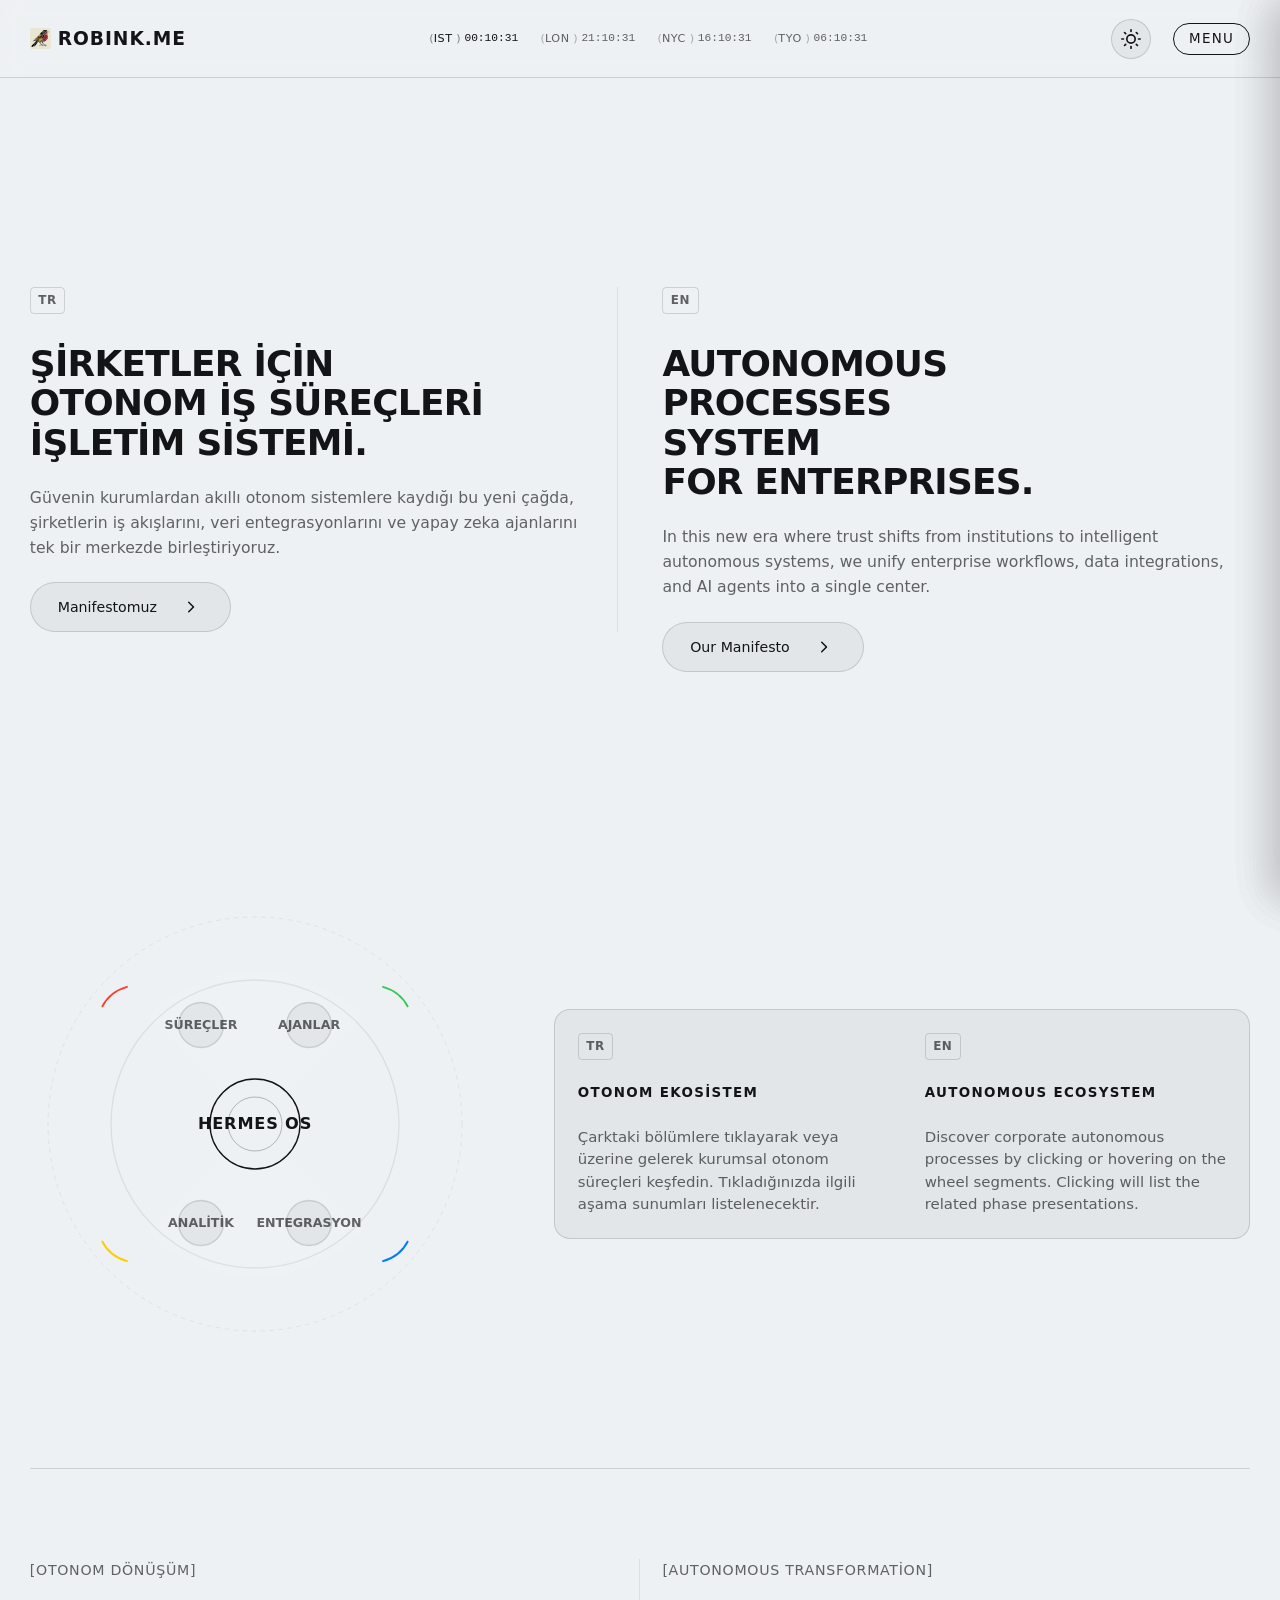
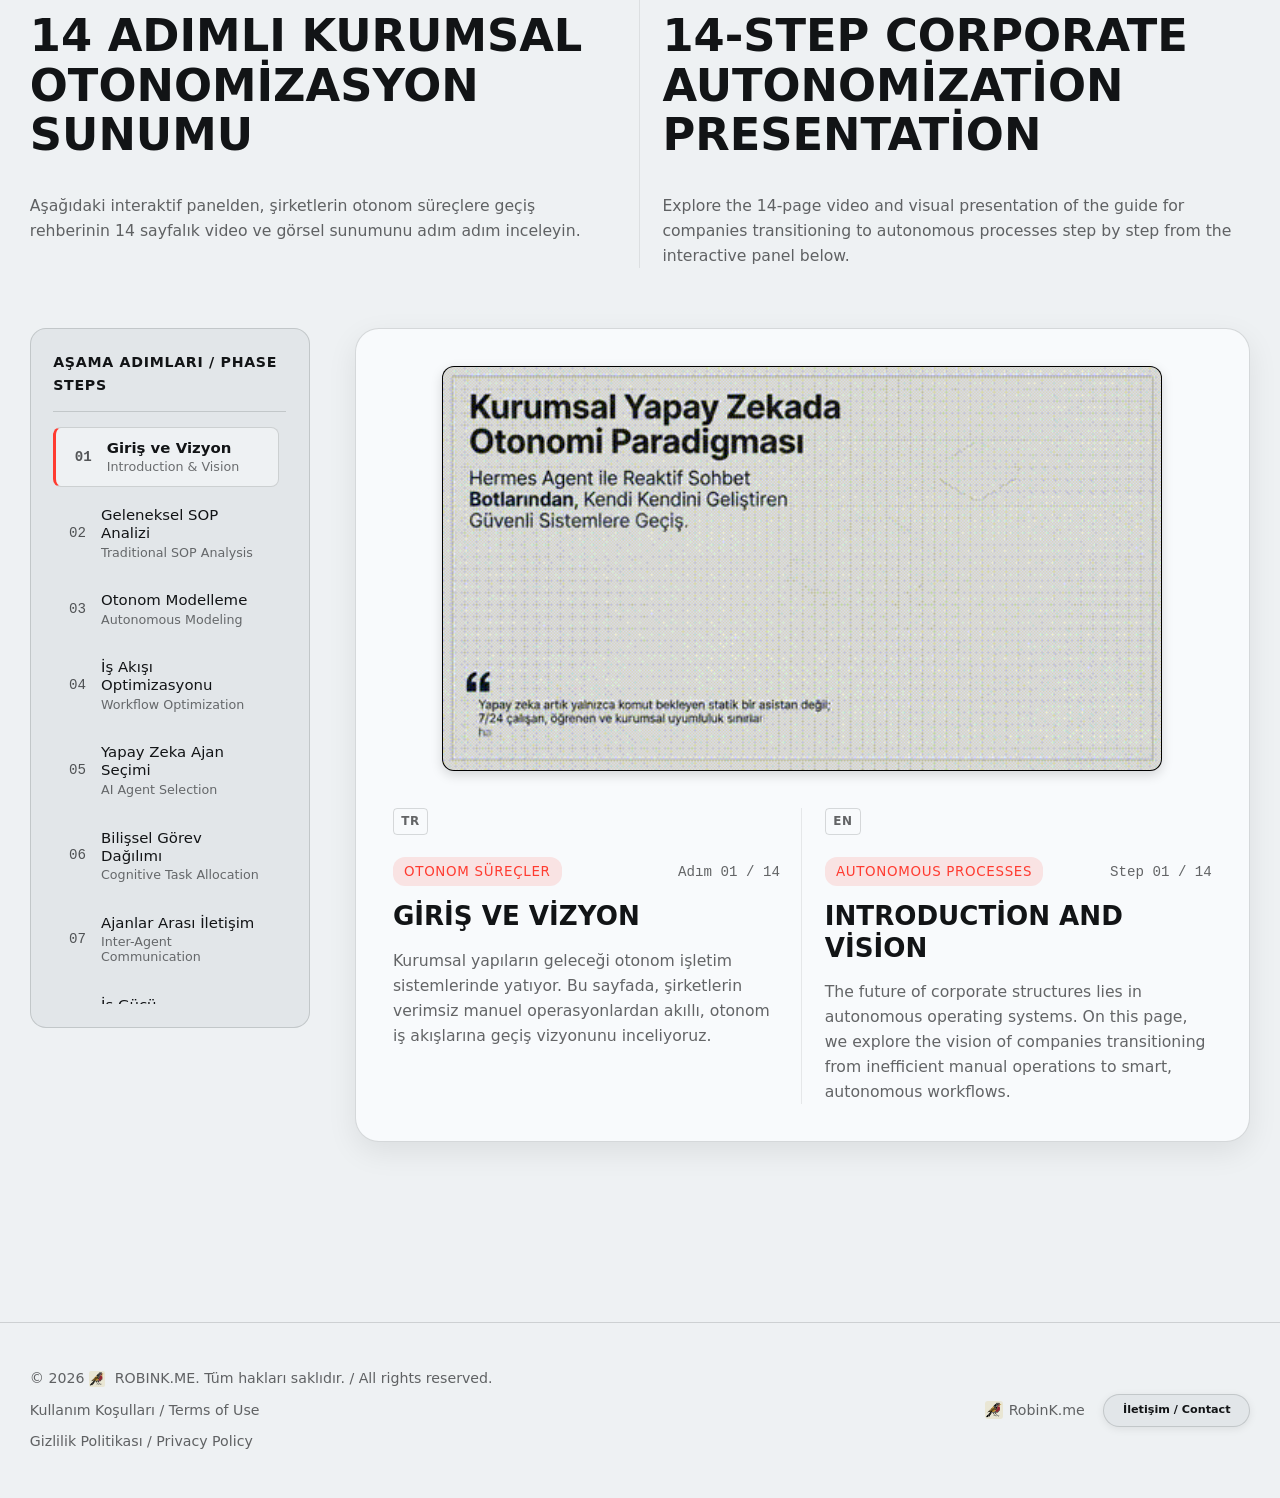
==== index.html @ f5e3b496 "gunceklleme guncelleme" ====
<!DOCTYPE html>
<html lang="tr" data-theme="dark">
<head>
  <meta charset="UTF-8">
  <meta name="viewport" content="width=device-width, initial-scale=1.0">
  <title>RobinK.me | Şirketler İçin Otonom Süreçler İşletim Sistemi</title>
  <meta name="description" content="Kurumsal süreçlerin otonomizasyonu ve yapay zeka ajanları ile iş gücünün dönüşümü. 14 adımlı otonom entegrasyon sunumu.">
  
  <link rel="canonical" href="https://robink.me/">
  <link rel="icon" type="image/png" href="favicon.png">

  <!-- Open Graph / Facebook / Perplexity / ChatGPT -->
  <meta property="og:type" content="website">
  <meta property="og:url" content="https://robink.me/">
  <meta property="og:title" content="RobinK.me | Şirketler İçin Otonom İş Süreçleri İşletim Sistemi">
  <meta property="og:description" content="Kurumsal süreçlerin otonomizasyonu ve yapay zeka ajanları ile iş gücünün dönüşümü. 14 adımlı otonom entegrasyon süreci.">
  <meta property="og:image" content="https://robink.me/assets/images/2026_Operasyonel_Otonomizasyon_Cagi.jpg">

  <!-- Twitter -->
  <meta property="twitter:card" content="summary_large_image">
  <meta property="twitter:url" content="https://robink.me/">
  <meta property="twitter:title" content="RobinK.me | Şirketler İçin Otonom İş Süreçleri İşletim Sistemi">
  <meta property="twitter:description" content="Kurumsal süreçlerin otonomizasyonu ve yapay zeka ajanları ile iş gücünün dönüşümü.">
  <meta property="twitter:image" content="https://robink.me/assets/images/2026_Operasyonel_Otonomizasyon_Cagi.jpg">

  <script type="application/ld+json">
  {
    "@context": "https://schema.org",
    "@graph": [
      {
        "@type": "Organization",
        "@id": "https://robink.me/#organization",
        "name": "ROBINK.ME",
        "url": "https://robink.me",
        "logo": {
          "@type": "ImageObject",
          "url": "https://robink.me/assets/images/robin-bird.jpg",
          "caption": "ROBINK.ME Logo"
        },
        "description": "Şirketler İçin Otonom Süreçler İşletim Sistemi. Kurumsal süreçlerin otonomizasyonu ve yapay zeka ajanları ile iş gücünün dönüşümü.",
        "sameAs": [
          "https://www.linkedin.com/in/robink-me/"
        ]
      },
      {
        "@type": "WebSite",
        "@id": "https://robink.me/#website",
        "url": "https://robink.me",
        "name": "ROBINK.ME",
        "publisher": {
          "@id": "https://robink.me/#organization"
        },
        "description": "Kurumsal otonom iş süreçleri işletim sistemi (Hermes OS) ve yapay zeka ajan entegrasyonu."
      },
      {
        "@type": "FAQPage",
        "@id": "https://robink.me/#faq",
        "mainEntity": [
          {
            "@type": "Question",
            "name": "Otonom iş süreçleri nedir? / What are autonomous business processes?",
            "acceptedAnswer": {
              "@type": "Answer",
              "text": "Otonom iş süreçleri, şirket içi iş akışlarının standart operasyon prosedürlerine (SOP) göre insan müdahalesi olmadan otomatik ve akıllı bir şekilde yürütülmesidir. / Autonomous business processes are the automated and intelligent execution of internal workflows according to Standard Operating Procedures (SOPs) without manual human intervention."
            }
          },
          {
            "@type": "Question",
            "name": "Yapay zeka ajanları kurumsal süreçlerde nasıl rol oynar? / How do AI agents operate in corporate processes?",
            "acceptedAnswer": {
              "@type": "Answer",
              "text": "Yapay zeka ajanları, şirketlerin farklı departmanlarında (pazarlama, operasyon, analiz, entegrasyon vb.) rutin ve bilişsel iş yükünü üstlenerek kendi başlarına akıl yürütebilen otonom asistanlar olarak görev alırlar. / AI agents operate as autonomous assistants deployed across different departments, handling routine and cognitive workloads with reasoning and execution capabilities."
            }
          },
          {
            "@type": "Question",
            "name": "Hermes OS entegrasyon süreci kaç adımdan oluşur? / How many steps are in the Hermes OS integration process?",
            "acceptedAnswer": {
              "@type": "Answer",
              "text": "Hermes OS otonomizasyon süreci, geleneksel SOP analizinden başlayıp bilişsel görev dağılımı, API bağlantısı ve sürekli otonom gelişime uzanan 14 adımdan oluşur. / The Hermes OS autonomization process consists of 14 key phases, spanning from traditional SOP analysis and cognitive task allocation to API integration and continuous performance optimization."
            }
          }
        ]
      }
    ]
  }
  </script>

  <meta http-equiv="Content-Security-Policy" content="default-src 'self'; script-src 'self' 'unsafe-inline'; style-src 'self' https://fonts.googleapis.com 'unsafe-inline'; font-src 'self' https://fonts.gstatic.com; img-src 'self' data: https:; media-src 'self';">

  <link rel="preconnect" href="https://fonts.googleapis.com">
  <link rel="preconnect" href="https://fonts.gstatic.com" crossorigin>
  <link href="https://fonts.googleapis.com/css2?family=Outfit:wght@300;400;500;600;700&family=Syne:wght@700;800&display=swap" rel="stylesheet">
  
  <link rel="stylesheet" href="style.css">

  <noscript>
    <style>
      #preloader { display: none !important; }
      #app-wrapper { opacity: 1 !important; visibility: visible !important; }
    </style>
  </noscript>
</head>
<body>

  <div id="preloader" class="preloader-w">
    <div class="preloader-logo-w">
      <div class="preloader-logo-transform">
        <div class="preloader-bird-container">
          <img src="assets/images/robin-bird.jpg" id="preloader-bird" alt="Robin Bird Logo" class="preloader-bird-large">
        </div>
        
        <div class="preloader-brand-wrapper">
          <div class="preloader-brand-logo">
            <span>ROBINK.ME</span>
          </div>
          <div class="preloader-sketch-w">
            <svg class="sketch-svg" viewBox="0 0 200 40" fill="none" xmlns="http://www.w3.org/2000/svg">
              <path class="sketch-path" d="M10 20 Q 100 35, 190 20" stroke="var(--accent-red)" stroke-width="3" stroke-linecap="round"/>
            </svg>
          </div>
        </div>
      </div>
    </div>
    <div class="preloader-text-w">
      <div id="preloader-percent" class="text-preloader-percent">00</div>
      <div class="text-preloader-tagline">Şirketler İçin Otonom Süreçler İşletim Sistemi</div>
    </div>
  </div>

  <div id="app-wrapper" class="page-w" style="opacity: 0; visibility: hidden;">
    
    <header class="nav-w">
      <div class="nav-container">
        <a href="index.html" class="nav-brand">
          <img src="assets/images/robin-bird.jpg" alt="Robin Bird" class="inline-logo-bird">
          <span class="brand-text">ROBINK.ME</span>
        </a>

        <div class="nav-clocks-row">
          <div class="clock-item active" data-tz="Europe/Istanbul" data-label="IST">
            <span class="bracket">(</span><span class="clock-label">IST</span><span class="bracket">)</span>
            <span class="clock-time" id="time-ist">00:00:00</span>
          </div>
          <div class="clock-item" data-tz="Europe/London" data-label="LON">
            <span class="bracket">(</span><span class="clock-label">LON</span><span class="bracket">)</span>
            <span class="clock-time" id="time-lon">00:00:00</span>
          </div>
          <div class="clock-item" data-tz="America/New_York" data-label="NYC">
            <span class="bracket">(</span><span class="clock-label">NYC</span><span class="bracket">)</span>
            <span class="clock-time" id="time-nyc">00:00:00</span>
          </div>
          <div class="clock-item" data-tz="Asia/Tokyo" data-label="TYO">
            <span class="bracket">(</span><span class="clock-label">TYO</span><span class="bracket">)</span>
            <span class="clock-time" id="time-tyo">00:00:00</span>
          </div>
        </div>

        <div class="nav-actions">
          <button id="theme-toggle" class="theme-toggle-btn" aria-label="Renk Modu Değiştir / Toggle Color Theme">
            <!-- Moon Icon (Crescent Moon SVG) -->
            <svg class="theme-icon moon-icon" viewBox="0 0 24 24" fill="none" stroke="currentColor" stroke-width="2" stroke-linecap="round" stroke-linejoin="round">
              <path d="M21 12.79A9 9 0 1 1 11.21 3 7 7 0 0 0 21 12.79z"></path>
            </svg>
            <!-- Sun Icon (Sun SVG) -->
            <svg class="theme-icon sun-icon" viewBox="0 0 24 24" fill="none" stroke="currentColor" stroke-width="2" stroke-linecap="round" stroke-linejoin="round">
              <circle cx="12" cy="12" r="5"></circle>
              <line x1="12" y1="1" x2="12" y2="3"></line>
              <line x1="12" y1="21" x2="12" y2="23"></line>
              <line x1="4.22" y1="4.22" x2="5.64" y2="5.64"></line>
              <line x1="18.36" y1="18.36" x2="19.78" y2="19.78"></line>
              <line x1="1" y1="12" x2="3" y2="12"></line>
              <line x1="21" y1="12" x2="23" y2="12"></line>
              <line x1="4.22" y1="19.78" x2="5.64" y2="18.36"></line>
              <line x1="18.36" y1="4.22" x2="19.78" y2="5.64"></line>
            </svg>
          </button>

          <button id="menu-trigger" class="nav-menu-btn" aria-label="Menu">
            <span class="menu-text-open">Menu</span>
            <span class="menu-text-close" style="display: none;">Close</span>
          </button>
        </div>
      </div>
    </header>

    <div id="menu-drawer" class="nav-menu">
      <div class="nav-menu-layout">
        <ul class="nav-links-list">
          <li>
            <a href="#" class="nav-link-item" data-action="about" role="button">
              <span class="link-bracket">( )</span>
              <span class="link-text">Hakkımızda / About Us</span>
              <svg class="nav-link-sketch" viewBox="0 0 200 20" fill="none">
                <path d="M5 10 C 60 2, 120 2, 195 10" stroke="currentColor" stroke-width="2" stroke-linecap="round"/>
              </svg>
            </a>
          </li>
          <li>
            <a href="#" class="nav-link-item color-red" data-section="workflows" role="button">
              <span class="link-bracket">([O])</span>
              <span class="link-text">Otonom Süreçler / Autonomous Workflows</span>
              <svg class="nav-link-sketch" viewBox="0 0 200 20" fill="none">
                <path d="M5 10 C 60 2, 120 2, 195 10" stroke="currentColor" stroke-width="2" stroke-linecap="round"/>
              </svg>
            </a>
          </li>
          <li>
            <a href="#" class="nav-link-item color-green" data-section="agents" role="button">
              <span class="link-bracket">([A])</span>
              <span class="link-text">Yapay Zeka Ajanları / AI Agents</span>
              <svg class="nav-link-sketch" viewBox="0 0 200 20" fill="none">
                <path d="M5 10 C 60 2, 120 2, 195 10" stroke="currentColor" stroke-width="2" stroke-linecap="round"/>
              </svg>
            </a>
          </li>
          <li>
            <a href="#" class="nav-link-item color-blue" data-section="integration" role="button">
              <span class="link-bracket">([E])</span>
              <span class="link-text">Süreç Entegrasyonu / Process Integration</span>
              <svg class="nav-link-sketch" viewBox="0 0 200 20" fill="none">
                <path d="M5 10 C 60 2, 120 2, 195 10" stroke="currentColor" stroke-width="2" stroke-linecap="round"/>
              </svg>
            </a>
          </li>
          <li>
            <a href="#" class="nav-link-item color-yellow" data-section="analytics" role="button">
              <span class="link-bracket">([L])</span>
              <span class="link-text">Operasyonel Analitik / Operational Analytics</span>
              <svg class="nav-link-sketch" viewBox="0 0 200 20" fill="none">
                <path d="M5 10 C 60 2, 120 2, 195 10" stroke="currentColor" stroke-width="2" stroke-linecap="round"/>
              </svg>
            </a>
          </li>
          <li>
            <a href="infographics.html" class="nav-link-item">
              <span class="link-bracket">(İ)</span>
              <span class="link-text">İnfografiklerimiz / Our Infographics</span>
              <svg class="nav-link-sketch" viewBox="0 0 200 20" fill="none">
                <path d="M5 10 C 60 2, 120 2, 195 10" stroke="currentColor" stroke-width="2" stroke-linecap="round"/>
              </svg>
            </a>
          </li>
          <li>
            <a href="contact.html" class="nav-link-item">
              <span class="link-bracket">(C)</span>
              <span class="link-text">İletişim / Contact</span>
              <svg class="nav-link-sketch" viewBox="0 0 200 20" fill="none">
                <path d="M5 10 C 60 2, 120 2, 195 10" stroke="currentColor" stroke-width="2" stroke-linecap="round"/>
              </svg>
            </a>
          </li>
        </ul>
        <div class="menu-footer">
          <span class="menu-copyright">
            © 2026 
            <img src="assets/images/robin-bird.jpg" alt="Robin Bird" class="inline-logo-bird">
            ROBINK.ME
          </span>
          <a href="#" class="menu-sublink js-terms-trigger">Kullanım Koşulları / Terms of Use</a>
          <a href="#" class="menu-sublink js-privacy-trigger">Gizlilik Politikası / Privacy Policy</a>
        </div>
      </div>
    </div>

    <div id="manifesto-drawer" class="manifesto-w">
      <div class="manifesto-layout">
        <div class="manifesto-header">
          <h2 class="manifesto-title">MANIFESTO</h2>
          <button id="manifesto-close" class="btn-close" aria-label="Manifestoyu Kapat">Kapat</button>
        </div>
        <div class="manifesto-content">
          <div class="bilingual-wrapper with-separator">
            <div class="bilingual-col">
              <span class="lang-indicator">TR</span>
              <p class="text-manifesto-sub">
                <strong>
                  <img src="assets/images/robin-bird.jpg" alt="Robin Bird" class="inline-logo-bird">
                  RobinK.me: Kurumsal Otonom İş Süreçleri İşletim Sistemi
                </strong>
              </p>
              <p class="text-manifesto-body">
                Geleneksel kurumsal yapılar hantallaşırken ve veri yığınları arasında boğulurken, şirketler gerçek zamanlı kararlar alıp eyleme geçebilecekleri, otonom ve akıllı bir sisteme ihtiyaç duyuyor.
              </p>
              <p class="text-manifesto-body">
                Yapay zekanın yükselişiyle birlikte iş gücü algısı değişti. Artık departmanlar arası entegrasyonlar, karmaşık veri analizleri ve tekrarlayan süreçler insanlar yerine yapay zeka ajanları tarafından yönetiliyor. Şirketler bu dönüşüme uyum sağlamak durumunda, ancak mevcut dijital altyapıları henüz buna hazır değil.
              </p>
              <p class="text-manifesto-body">
                RobinK.me bu dönüşümün anahtarıdır. Bizler, kurumsal süreçleri geleneksel Standart Operasyon Prosedürleri (SOP) seviyesinden çıkarıp tamamen otonom ajanlarla yönetilen esnek, akıllı ve kendi kendini optimize eden uçtan uca bir işletim sistemine dönüştürüyoruz.
              </p>
              
              <h3 class="manifesto-section-title">Çarkın 4 Ana Gücü (Flywheel)</h3>
              <p class="text-manifesto-body">
                Şirketler bu otonom ekosisteme herhangi bir aşamadan dahil olabilir; biz onların tüm iş süreçlerini birbirine bağlarız:
              </p>
              <ul class="manifesto-list">
                <li><strong>Otonom Süreçler:</strong> Şirket içi iş akışlarının SOP'lara göre otonom hale getirilmesi.</li>
                <li><strong>Yapay Zeka Ajanları:</strong> Rutin iş yükünü üstlenen, akıl yürütebilen otonom asistanlar.</li>
                <li><strong>Süreç Entegrasyonu:</strong> Farklı sistemlerin, API'lerin ve veritabanlarının kusursuz koordinasyonu.</li>
                <li><strong>Operasyonel Analitik:</strong> Süreç verimliliğini anlık olarak izleyip optimize eden veri motoru.</li>
              </ul>
              <div class="manifesto-signature-w">
                <svg class="signature-svg" viewBox="0 0 150 50" fill="none" xmlns="http://www.w3.org/2000/svg">
                  <path class="signature-path" d="M12 25 Q 30 10, 45 35 T 80 15 T 110 30 T 140 20" stroke="currentColor" stroke-width="2.5" stroke-linecap="round" stroke-linejoin="round"/>
                </svg>
                <span class="signature-caption">RobinK.me Ekibi</span>
              </div>
            </div>
            
            <div class="bilingual-col">
              <span class="lang-indicator">EN</span>
              <p class="text-manifesto-sub">
                <strong>
                  <img src="assets/images/robin-bird.jpg" alt="Robin Bird" class="inline-logo-bird">
                  RobinK.me: Autonomous Work Processes Operating System for Enterprises
                </strong>
              </p>
              <p class="text-manifesto-body">
                As traditional corporate structures become sluggish and drown in heaps of data, companies need an autonomous and intelligent system where they can take action in real-time.
              </p>
              <p class="text-manifesto-body">
                With the rise of artificial intelligence, the perception of workforce has changed. Now, inter-departmental integrations, complex data analysis, and repetitive processes are managed by AI agents instead of humans. Companies must adapt to this transformation, yet current digital infrastructures are not ready.
              </p>
              <p class="text-manifesto-body">
                RobinK.me is the key to this transformation. We take corporate processes out of Standard Operating Procedures (SOPs) and transform them into a flexible, smart, and self-optimizing end-to-end operating system fully managed by autonomous agents.
              </p>
              
              <h3 class="manifesto-section-title">The 4 Core Pillars (Flywheel)</h3>
              <p class="text-manifesto-body">
                Companies can integrate into this autonomous ecosystem at any stage; we connect all of their business processes:
              </p>
              <ul class="manifesto-list">
                <li><strong>Autonomous Processes:</strong> Automation of internal workflows according to SOPs.</li>
                <li><strong>AI Agents:</strong> Autonomous assistants that handle routine workloads and possess reasoning capabilities.</li>
                <li><strong>Process Integration:</strong> Seamless coordination of different systems, APIs, and databases.</li>
                <li><strong>Operational Analytics:</strong> Data engine that monitors process efficiency in real-time and optimizes it.</li>
              </ul>
              <div class="manifesto-signature-w">
                <svg class="signature-svg" viewBox="0 0 150 50" fill="none" xmlns="http://www.w3.org/2000/svg">
                  <path class="signature-path" d="M12 25 Q 30 10, 45 35 T 80 15 T 110 30 T 140 20" stroke="currentColor" stroke-width="2.5" stroke-linecap="round" stroke-linejoin="round"/>
                </svg>
                <span class="signature-caption">RobinK.me Team</span>
              </div>
            </div>
          </div>
        </div>
      </div>
    </div>

    <div id="terms-drawer" class="manifesto-w">
      <div class="manifesto-layout">
        <div class="manifesto-header">
          <h2 class="manifesto-title">KOŞULLAR / TERMS</h2>
          <button id="terms-close" class="btn-close" aria-label="Koşulları Kapat">Kapat</button>
        </div>
        <div class="manifesto-content">
          <div class="bilingual-wrapper with-separator">
            <div class="bilingual-col">
              <span class="lang-indicator">TR</span>
              <p class="text-manifesto-sub">
                <strong>
                  <img src="assets/images/robin-bird.jpg" alt="Robin Bird" class="inline-logo-bird">
                  robink.me Kullanım ve Gizlilik Koşulları
                </strong>
              </p>
              <p class="text-manifesto-body">
                Sitemizi ziyaret ettiğiniz için teşekkürler. robink.me'yi kullanırken geçerli olan kurallar ve veri politikamız oldukça nettir:
              </p>
              
              <h3 class="manifesto-section-title">1. Genel Kurallar</h3>
              <p class="text-manifesto-body">
                Sitedeki içerikler, kodlar ve tasarımlar aksi belirtilmedikçe bize aittir. İzinsiz kopyalanması veya ticari amaçla kullanılması yasaktır.
              </p>
              <p class="text-manifesto-body">
                Siteye zarar verecek teknik müdahalelerde bulunmamayı ve siteyi yasalara uygun şekilde kullanmayı kabul edersiniz.
              </p>
              <p class="text-manifesto-body">
                Site "olduğu gibi" sunulmaktadır; teknik kesintilerden veya sunucu kaynaklı gecikmelerden sorumluluk kabul edilmez.
              </p>

              <h3 class="manifesto-section-title">2. Uluslararası İletişim ve Gizlilik</h3>
              <p class="text-manifesto-body">
                Sitemiz dünya çapında erişime açıktır. Uluslararası ziyaretçilerimizle olan iletişimimizde ve veri yönetimimizde, küresel veri koruma standartları (GDPR ve benzeri uluslararası gizlilik ilkeleri) esas alınır.
              </p>
              <p class="text-manifesto-body">
                Kişisel verileriniz rızanız dışında üçüncü taraflarla paylaşılmaz, satılmaz veya kötüye kullanılmaz.
              </p>

              <h3 class="manifesto-section-title">3. Türkiye İçin KVKK Geçerliliği</h3>
              <p class="text-manifesto-body">
                Türkiye'deki kullanıcılarımız ve ziyaretçilerimiz için 6698 sayılı Kişisel Verilerin Korunması Kanunu (KVKK) tam olarak geçerlidir.
              </p>
              <p class="text-manifesto-body">
                Sitemiz üzerinden (iletişim formları, e-bülten vb. yollarla) bizimle paylaştığınız tüm kişisel veriler, KVKK mevzuatına uygun olarak, güvenli bir şekilde işlenir ve saklanır. Dilediğiniz zaman verilerinizin silinmesini veya düzeltilmesini talep etme hakkınız saklıdır.
              </p>

              <h3 class="manifesto-section-title">4. İletişim</h3>
              <p class="text-manifesto-body">
                Kurallar veya verilerinizin işlenmesiyle ilgili her türlü soru ve talebiniz için bizimle iletişime geçebilirsiniz:
              </p>
              <p class="text-manifesto-body">
                <strong>E-posta:</strong> <a href="mailto:78@robink.me" style="text-decoration: underline; color: var(--color-text);">78@robink.me</a>
              </p>
            </div>
            
            <div class="bilingual-col">
              <span class="lang-indicator">EN</span>
              <p class="text-manifesto-sub">
                <strong>
                  <img src="assets/images/robin-bird.jpg" alt="Robin Bird" class="inline-logo-bird">
                  robink.me Terms of Use & Privacy Policy
                </strong>
              </p>
              <p class="text-manifesto-body">
                Thank you for visiting our site. The rules and our data policy applicable while using robink.me are very clear:
              </p>
              
              <h3 class="manifesto-section-title">1. General Rules</h3>
              <p class="text-manifesto-body">
                Unless otherwise stated, all content, code, and designs on this site belong to us. Unauthorized copying or commercial use is prohibited.
              </p>
              <p class="text-manifesto-body">
                You agree not to make technical interventions that would harm the site and to use the site in compliance with laws.
              </p>
              <p class="text-manifesto-body">
                The site is provided "as is"; no liability is accepted for technical interruptions or server-induced delays.
              </p>

              <h3 class="manifesto-section-title">2. International Communication and Privacy</h3>
              <p class="text-manifesto-body">
                Our website is accessible worldwide. For communications and data management with our international visitors, global data protection standards (GDPR and similar international privacy principles) are taken as basis.
              </p>
              <p class="text-manifesto-body">
                Your personal data will not be shared with third parties, sold, or misused without your consent.
              </p>

              <h3 class="manifesto-section-title">3. KVKK Applicability for Turkey</h3>
              <p class="text-manifesto-body">
                For our users and visitors in Turkey, the Law on the Protection of Personal Data No. 6698 (KVKK) is fully applicable.
              </p>
              <p class="text-manifesto-body">
                All personal data you share with us (via contact forms, e-newsletters, etc.) on our site is processed and stored securely in accordance with KVKK regulations. You reserve the right to request deletion or correction of your data at any time.
              </p>

              <h3 class="manifesto-section-title">4. Contact</h3>
              <p class="text-manifesto-body">
                For any questions and requests regarding the rules or the processing of your data, you can contact us:
              </p>
              <p class="text-manifesto-body">
                <strong>Email:</strong> <a href="mailto:78@robink.me" style="text-decoration: underline; color: var(--color-text);">78@robink.me</a>
              </p>
            </div>
          </div>
        </div>
      </div>
    </div>

    <div id="privacy-drawer" class="manifesto-w">
      <div class="manifesto-layout">
        <div class="manifesto-header">
          <h2 class="manifesto-title">GİZLİLİK / PRIVACY</h2>
          <button id="privacy-close" class="btn-close" aria-label="Gizliliği Kapat">Kapat</button>
        </div>
        <div class="manifesto-content">
          <div class="bilingual-wrapper with-separator">
            <div class="bilingual-col">
              <span class="lang-indicator">TR</span>
              <p class="text-manifesto-sub">
                <strong>
                  <img src="assets/images/robin-bird.jpg" alt="Robin Bird" class="inline-logo-bird">
                  robink.me Gizlilik Politikası
                </strong>
              </p>
              <p class="text-manifesto-body">
                Bu politika, robink.me üzerinde kişisel verilerinizin nasıl işlendiğini, korunduğunu ve veri gizliliği haklarınızı açıklar.
              </p>
              
              <h3 class="manifesto-section-title">1. Toplanan Veriler ve Kullanım Amacı</h3>
              <p class="text-manifesto-body">
                Sitemizde veri minimum düzeyde tutulur ve sadece şu amaçlarla işlenir:
              </p>
              <p class="text-manifesto-body">
                <strong>İletişim Verileri:</strong> Bizimle doğrudan e-posta yoluyla paylaştığınız ad, soyad ve e-posta adresi, sadece sorularınıza yanıt vermek amacıyla kullanılır.
              </p>
              <p class="text-manifesto-body">
                <strong>Analiz Verileri:</strong> Sitenin performansını ölçmek amacıyla kişisel olmayan, anonim istatistikler (ziyaretçi sayısı, tıklama oranları) toplanabilir.
              </p>

              <h3 class="manifesto-section-title">2. Uluslararası Gizlilik Standartları (GDPR)</h3>
              <p class="text-manifesto-body">
                Sitemiz dünya genelindeki tüm ziyaretçilerin gizlilik haklarına saygı duyar.
              </p>
              <p class="text-manifesto-body">
                Uluslararası kullanıcılar için küresel veri koruma standartları ve GDPR (Avrupa Genel Veri Koruma Yönetmeliği) esas alınır. Kişisel verileriniz hiçbir şekilde üçüncü taraflara satılmaz, kiralanmaz veya izinsiz paylaşılmaz.
              </p>

              <h3 class="manifesto-section-title">3. Türkiye İçin KVKK Geçerliliği</h3>
              <p class="text-manifesto-body">
                Türkiye’deki kullanıcılarımız için 6698 sayılı Kişisel Verilerin Korunması Kanunu (KVKK) tam olarak geçerlidir. KVKK kapsamında şu haklara sahipsiniz:
              </p>
              <ul class="manifesto-list">
                <li>Verilerinizin işlenip işlenmediğini öğrenme,</li>
                <li>Verileriniz işlenmişse buna ilişkin bilgi talep etme,</li>
                <li>Eksik veya yanlış işlenen verilerin düzeltilmesini isteme,</li>
                <li>Verilerinizin sistemlerimizden tamamen silinmesini veya yok edilmesini talep etme.</li>
              </ul>

              <h3 class="manifesto-section-title">4. Çerezler (Cookies)</h3>
              <p class="text-manifesto-body">
                Sitede yalnızca kullanıcı deneyimini optimize etmek ve site trafiğini anlamak için temel çerezler kullanılır. Çerezleri tarayıcı ayarlarınızdan dilediğiniz zaman engelleyebilirsiniz.
              </p>

              <h3 class="manifesto-section-title">5. Veri Talepleri ve İletişim</h3>
              <p class="text-manifesto-body">
                Gizlilik haklarınızı kullanmak, verilerinizin silinmesini talep etmek veya politika hakkında soru sormak için bizimle iletişime geçebilirsiniz:
              </p>
              <p class="text-manifesto-body">
                <strong>E-posta:</strong> <a href="mailto:78@robink.me" style="text-decoration: underline; color: var(--color-text);">78@robink.me</a>
              </p>
            </div>
            
            <div class="bilingual-col">
              <span class="lang-indicator">EN</span>
              <p class="text-manifesto-sub">
                <strong>
                  <img src="assets/images/robin-bird.jpg" alt="Robin Bird" class="inline-logo-bird">
                  robink.me Privacy Policy
                </strong>
              </p>
              <p class="text-manifesto-body">
                This policy explains how your personal data is processed, protected, and your data privacy rights on robink.me.
              </p>
              
              <h3 class="manifesto-section-title">1. Collected Data and Purpose of Use</h3>
              <p class="text-manifesto-body">
                Data collection on our site is kept to a minimum and processed only for the following purposes:
              </p>
              <p class="text-manifesto-body">
                <strong>Communication Data:</strong> Your name, surname, and email address shared with us directly via email are only used to answer your questions.
              </p>
              <p class="text-manifesto-body">
                <strong>Analytical Data:</strong> Non-personal, anonymous statistics (number of visitors, click-through rates) may be collected to measure site performance.
              </p>

              <h3 class="manifesto-section-title">2. International Privacy Standards (GDPR)</h3>
              <p class="text-manifesto-body">
                Our site respects the privacy rights of all visitors worldwide.
              </p>
              <p class="text-manifesto-body">
                For international users, global data protection standards and GDPR (European General Data Protection Regulation) are taken as basis. Your personal data is under no circumstances sold, rented, or shared without permission.
              </p>

              <h3 class="manifesto-section-title">3. KVKK Applicability for Turkey</h3>
              <p class="text-manifesto-body">
                For our users in Turkey, the Law on the Protection of Personal Data No. 6698 (KVKK) is fully applicable. Under KVKK, you have the following rights:
              </p>
              <ul class="manifesto-list">
                <li>To learn whether your personal data is processed,</li>
                <li>To request information if your data has been processed,</li>
                <li>To request correction of incomplete or incorrectly processed data,</li>
                <li>To request complete deletion or destruction of your data from our systems.</li>
              </ul>

              <h3 class="manifesto-section-title">4. Cookies</h3>
              <p class="text-manifesto-body">
                Only essential cookies are used on the site to optimize user experience and understand site traffic. You can block cookies at any time through your browser settings.
              </p>

              <h3 class="manifesto-section-title">5. Data Requests and Contact</h3>
              <p class="text-manifesto-body">
                To exercise your privacy rights, request deletion of your data, or ask questions about the policy, you can contact us:
              </p>
              <p class="text-manifesto-body">
                <strong>Email:</strong> <a href="mailto:78@robink.me" style="text-decoration: underline; color: var(--color-text);">78@robink.me</a>
              </p>
            </div>
          </div>
        </div>
      </div>
    </div>

    <main class="main-content">
      <section class="hero-section">
        <div class="hero-grid">
          
          <div class="hero-col">
            <span class="lang-indicator">TR</span>
            <h1 class="hero-title">
              ŞİRKETLER İÇİN <br>OTONOM İŞ SÜREÇLERİ <br>İŞLETİM SİSTEMİ.
            </h1>
            <p class="hero-desc">
              Güvenin kurumlardan akıllı otonom sistemlere kaydığı bu yeni çağda, şirketlerin iş akışlarını, veri entegrasyonlarını ve yapay zeka ajanlarını tek bir merkezde birleştiriyoruz.
            </p>
            <div class="hero-buttons">
              <button id="about-btn-tr" class="btn-primary">
                <span class="btn-text">Manifestomuz</span>
                <span class="btn-icon">
                  <svg class="arrow-svg" viewBox="0 0 11 12" fill="none" xmlns="http://www.w3.org/2000/svg">
                    <path d="M2.696.696a.75.75 0 0 1 1.06 0L8.53 5.469a.75.75 0 0 1 0 1.061l-4.772 4.773a.75.75 0 0 1-1.06-1.061L6.937 6 2.696 1.758a.751.751 0 0 1 0-1.062Z" fill="currentColor"/>
                  </svg>
                </span>
                <svg class="btn-circle-progress" viewBox="0 0 36 36">
                  <path class="circle-progress-path" d="M18 1.5 a16.5 16.5 0 1 1 0 33 a16.5 16.5 0 1 1 0 -33" fill="none" stroke="currentColor" stroke-width="1.5" stroke-dasharray="103.6" stroke-dashoffset="103.6"/>
                </svg>
              </button>
            </div>
          </div>

          <div class="hero-col hero-col-en">
            <span class="lang-indicator">EN</span>
            <h1 class="hero-title">
              AUTONOMOUS <br>PROCESSES <br>SYSTEM <br>FOR ENTERPRISES.
            </h1>
            <p class="hero-desc">
              In this new era where trust shifts from institutions to intelligent autonomous systems, we unify enterprise workflows, data integrations, and AI agents into a single center.
            </p>
            <div class="hero-buttons">
              <button id="about-btn-en" class="btn-primary">
                <span class="btn-text">Our Manifesto</span>
                <span class="btn-icon">
                  <svg class="arrow-svg" viewBox="0 0 11 12" fill="none" xmlns="http://www.w3.org/2000/svg">
                    <path d="M2.696.696a.75.75 0 0 1 1.06 0L8.53 5.469a.75.75 0 0 1 0 1.061l-4.772 4.773a.75.75 0 0 1-1.06-1.061L6.937 6 2.696 1.758a.751.751 0 0 1 0-1.062Z" fill="currentColor"/>
                  </svg>
                </span>
                <svg class="btn-circle-progress" viewBox="0 0 36 36">
                  <path class="circle-progress-path" d="M18 1.5 a16.5 16.5 0 1 1 0 33 a16.5 16.5 0 1 1 0 -33" fill="none" stroke="currentColor" stroke-width="1.5" stroke-dasharray="103.6" stroke-dashoffset="103.6"/>
                </svg>
              </button>
              </div>
            </div>

          </div>
          
        </section>

        <div id="interactive-portal" class="portal-split-layout">
          
          <!-- Sticky Left Column (Flywheel) -->
          <div class="portal-left-col">
            <div class="flywheel-container" style="margin: 0 auto; width: 100%; max-width: 450px;">
            <div class="flywheel-interactive-w">
              <svg class="flywheel-svg" viewBox="0 0 500 500" fill="none" xmlns="http://www.w3.org/2000/svg">
                <circle cx="250" cy="250" r="230" stroke="var(--color-border-dim)" stroke-width="1" stroke-dasharray="5 5"/>
                
                <circle cx="250" cy="250" r="160" stroke="var(--color-border-dim)" stroke-width="1.5"/>

                <g class="flywheel-segment" data-segment="workflows" tabindex="0">
                  <path d="M250 250 L 130 130 A 170 170 0 0 1 250 80 Z" class="segment-fill workflows-fill"/>
                  <circle cx="190" cy="140" r="25" class="segment-node workflows-node" />
                  <text x="190" y="140" class="segment-text" text-anchor="middle" dominant-baseline="central">SÜREÇLER</text>
                  <path class="segment-line-sketch" d="M190 140 C 170 90, 100 80, 80 120" stroke="var(--accent-red)" stroke-width="2" fill="none" />
                </g>

                <g class="flywheel-segment" data-segment="agents" tabindex="0">
                  <path d="M250 250 L 250 80 A 170 170 0 0 1 370 130 Z" class="segment-fill agents-fill"/>
                  <circle cx="310" cy="140" r="25" class="segment-node agents-node" />
                  <text x="310" y="140" class="segment-text" text-anchor="middle" dominant-baseline="central">AJANLAR</text>
                  <path class="segment-line-sketch" d="M310 140 C 330 90, 400 80, 420 120" stroke="var(--accent-green)" stroke-width="2" fill="none" />
                </g>

                <g class="flywheel-segment" data-segment="integration" tabindex="0">
                  <path d="M250 250 L 370 370 A 170 170 0 0 1 250 420 Z" class="segment-fill integration-fill"/>
                  <circle cx="310" cy="360" r="25" class="segment-node integration-node" />
                  <text x="310" y="360" class="segment-text" text-anchor="middle" dominant-baseline="central">ENTEGRASYON</text>
                  <path class="segment-line-sketch" d="M310 360 C 330 410, 400 420, 420 380" stroke="var(--accent-blue)" stroke-width="2" fill="none" />
                </g>

                <g class="flywheel-segment" data-segment="analytics" tabindex="0">
                  <path d="M250 250 L 250 420 A 170 170 0 0 1 130 370 Z" class="segment-fill analytics-fill"/>
                  <circle cx="190" cy="360" r="25" class="segment-node analytics-node" />
                  <text x="190" y="360" class="segment-text" text-anchor="middle" dominant-baseline="central">ANALİTİK</text>
                  <path class="segment-line-sketch" d="M190 360 C 170 410, 100 420, 80 380" stroke="var(--accent-yellow)" stroke-width="2" fill="none" />
                </g>

                <circle cx="250" cy="250" r="50" class="flywheel-center-core"/>
                <circle cx="250" cy="250" r="30" class="flywheel-center-pulse"/>
                <text x="250" y="250" class="flywheel-center-text" text-anchor="middle" dominant-baseline="central">HERMES OS</text>
              </svg>
            </div>
          </div>
        </div> <!-- End portal-left-col -->

        <!-- Scrollable Right Column -->
        <div class="portal-right-col">
          <div id="flywheel-info-card" class="flywheel-info-card" style="margin: 0 auto; width: 100%;">
            <div class="bilingual-wrapper">
              <div class="bilingual-col">
                <span class="lang-indicator">TR</span>
                <h4 id="info-card-title-tr" class="info-card-title">OTONOM EKOSİSTEM</h4>
                <p id="info-card-desc-tr" class="info-card-desc">Çarktaki bölümlere tıklayarak veya üzerine gelerek kurumsal otonom süreçleri keşfedin. Tıkladığınızda ilgili aşama sunumları listelenecektir.</p>
              </div>
              <div class="bilingual-col">
                <span class="lang-indicator">EN</span>
                <h4 id="info-card-title-en" class="info-card-title">AUTONOMOUS ECOSYSTEM</h4>
                <p id="info-card-desc-en" class="info-card-desc">Discover corporate autonomous processes by clicking or hovering on the wheel segments. Clicking will list the related phase presentations.</p>
              </div>
            </div>
          </div>
        </div> <!-- End portal-right-col -->
      </div> <!-- End portal-split-layout -->

      <section id="presentation-deck" class="presentation-section">
        <div class="section-header-block" style="max-width: 100%;">
          <div class="bilingual-wrapper with-separator">
            <div class="bilingual-col">
              <span class="section-tag">[Otonom Dönüşüm]</span>
              <h2 class="section-heading-title">14 Adımlı Kurumsal Otonomizasyon Sunumu</h2>
              <p class="section-heading-desc">Aşağıdaki interaktif panelden, şirketlerin otonom süreçlere geçiş rehberinin 14 sayfalık video ve görsel sunumunu adım adım inceleyin.</p>
            </div>
            <div class="bilingual-col">
              <span class="section-tag">[Autonomous Transformation]</span>
              <h2 class="section-heading-title">14-Step Corporate Autonomization Presentation</h2>
              <p class="section-heading-desc">Explore the 14-page video and visual presentation of the guide for companies transitioning to autonomous processes step by step from the interactive panel below.</p>
            </div>
          </div>
        </div>

        <div class="presentation-layout">
          <div class="presentation-nav">
            <h4 class="deck-nav-title">Aşama Adımları / Phase Steps</h4>
            <div class="step-nav-wrapper">
              <button class="step-nav-btn active" data-step="1" data-phase="workflows">
                <span class="step-num">01</span>
                <span class="step-title">
                  <span>Giriş ve Vizyon</span>
                  <small style="opacity: 0.6; font-size: 0.85em; font-weight: normal;">Introduction & Vision</small>
                </span>
              </button>
              <button class="step-nav-btn" data-step="2" data-phase="workflows">
                <span class="step-num">02</span>
                <span class="step-title">
                  <span>Geleneksel SOP Analizi</span>
                  <small style="opacity: 0.6; font-size: 0.85em; font-weight: normal;">Traditional SOP Analysis</small>
                </span>
              </button>
              <button class="step-nav-btn" data-step="3" data-phase="workflows">
                <span class="step-num">03</span>
                <span class="step-title">
                  <span>Otonom Modelleme</span>
                  <small style="opacity: 0.6; font-size: 0.85em; font-weight: normal;">Autonomous Modeling</small>
                </span>
              </button>
              <button class="step-nav-btn" data-step="4" data-phase="workflows">
                <span class="step-num">04</span>
                <span class="step-title">
                  <span>İş Akışı Optimizasyonu</span>
                  <small style="opacity: 0.6; font-size: 0.85em; font-weight: normal;">Workflow Optimization</small>
                </span>
              </button>
              <button class="step-nav-btn" data-step="5" data-phase="agents">
                <span class="step-num">05</span>
                <span class="step-title">
                  <span>Yapay Zeka Ajan Seçimi</span>
                  <small style="opacity: 0.6; font-size: 0.85em; font-weight: normal;">AI Agent Selection</small>
                </span>
              </button>
              <button class="step-nav-btn" data-step="6" data-phase="agents">
                <span class="step-num">06</span>
                <span class="step-title">
                  <span>Bilişsel Görev Dağılımı</span>
                  <small style="opacity: 0.6; font-size: 0.85em; font-weight: normal;">Cognitive Task Allocation</small>
                </span>
              </button>
              <button class="step-nav-btn" data-step="7" data-phase="agents">
                <span class="step-num">07</span>
                <span class="step-title">
                  <span>Ajanlar Arası İletişim</span>
                  <small style="opacity: 0.6; font-size: 0.85em; font-weight: normal;">Inter-Agent Communication</small>
                </span>
              </button>
              <button class="step-nav-btn" data-step="8" data-phase="agents">
                <span class="step-num">08</span>
                <span class="step-title">
                  <span>İş Gücü Entegrasyonu</span>
                  <small style="opacity: 0.6; font-size: 0.85em; font-weight: normal;">Workforce Integration</small>
                </span>
              </button>
              <button class="step-nav-btn" data-step="9" data-phase="integration">
                <span class="step-num">09</span>
                <span class="step-title">
                  <span>API ve Bağlantı Altyapısı</span>
                  <small style="opacity: 0.6; font-size: 0.85em; font-weight: normal;">API & Connectivity Infrastructure</small>
                </span>
              </button>
              <button class="step-nav-btn" data-step="10" data-phase="integration">
                <span class="step-num">10</span>
                <span class="step-title">
                  <span>Veri Ambarı Entegrasyonu</span>
                  <small style="opacity: 0.6; font-size: 0.85em; font-weight: normal;">Data Warehouse Integration</small>
                </span>
              </button>
              <button class="step-nav-btn" data-step="11" data-phase="integration">
                <span class="step-num">11</span>
                <span class="step-title">
                  <span>Güvenlik ve İzin Protokolleri</span>
                  <small style="opacity: 0.6; font-size: 0.85em; font-weight: normal;">Security & Permission Protocols</small>
                </span>
              </button>
              <button class="step-nav-btn" data-step="12" data-phase="analytics">
                <span class="step-num">12</span>
                <span class="step-title">
                  <span>Verim ve Metrik İzleme</span>
                  <small style="opacity: 0.6; font-size: 0.85em; font-weight: normal;">Performance & Metric Monitoring</small>
                </span>
              </button>
              <button class="step-nav-btn" data-step="13" data-phase="analytics">
                <span class="step-num">13</span>
                <span class="step-title">
                  <span>Hata Yönetimi ve Loglama</span>
                  <small style="opacity: 0.6; font-size: 0.85em; font-weight: normal;">Error Management & Logging</small>
                </span>
              </button>
              <button class="step-nav-btn" data-step="14" data-phase="analytics">
                <span class="step-num">14</span>
                <span class="step-title">
                  <span>Sürekli Otonom Gelişim</span>
                  <small style="opacity: 0.6; font-size: 0.85em; font-weight: normal;">Continuous Autonomous Evolution</small>
                </span>
              </button>
            </div>
          </div>

          <div class="presentation-showcase">
            <div class="deck-card">
              <div class="video-container-w">
                <img id="deck-gif" src="assets/videos/1-sayfa.gif" alt="Otonom Süreç Sunumu / Autonomous Process Presentation" loading="lazy" width="800" height="450">
              </div>

              <div class="deck-meta">
                <div class="bilingual-wrapper with-separator">
                  <div class="bilingual-col">
                    <span class="lang-indicator">TR</span>
                    <div class="deck-meta-top">
                      <span id="deck-phase-tag-tr" class="deck-phase-tag red-tag">Otonom Süreçler</span>
                      <span id="deck-step-tag-tr" class="deck-step-tag">Adım 01 / 14</span>
                    </div>
                    <h3 id="deck-title-tr" class="deck-title">Giriş ve Vizyon</h3>
                    <p id="deck-desc-tr" class="deck-desc">
                      Kurumsal yapıların geleceği otonom işletim sistemlerinde yatıyor. Bu sayfada, şirketlerin verimsiz manuel operasyonlardan akıllı, otonom iş akışlarına geçiş vizyonunu inceliyoruz.
                    </p>
                  </div>
                  <div class="bilingual-col">
                    <span class="lang-indicator">EN</span>
                    <div class="deck-meta-top">
                      <span id="deck-phase-tag-en" class="deck-phase-tag red-tag">Autonomous Processes</span>
                      <span id="deck-step-tag-en" class="deck-step-tag">Step 01 / 14</span>
                    </div>
                    <h3 id="deck-title-en" class="deck-title">Introduction and Vision</h3>
                    <p id="deck-desc-en" class="deck-desc">
                      The future of corporate structures lies in autonomous operating systems. On this page, we explore the vision of companies transitioning from inefficient manual operations to smart, autonomous workflows.
                    </p>
                  </div>
                </div>
              </div>
            </div>
          </div>
        </div>
      </section> <!-- End presentation-deck -->


    </main>



    <footer class="footer-w">
      <div class="footer-layout">
        <div class="footer-left">
          <span class="footer-text">
            © 2026 
            <img src="assets/images/robin-bird.jpg" alt="Robin Bird" class="inline-logo-bird">
            ROBINK.ME. Tüm hakları saklıdır. / All rights reserved.
          </span>
          <a href="#" class="footer-link js-terms-trigger">Kullanım Koşulları / Terms of Use</a>
          <a href="#" class="footer-link js-privacy-trigger">Gizlilik Politikası / Privacy Policy</a>
        </div>
        <div class="footer-right">
          <a href="https://robink.me" class="footer-attribution">
            <img src="assets/images/robin-bird.jpg" alt="Robin Bird" class="footer-logo-bird">
            RobinK.me
          </a>
          <a href="contact.html" class="footer-contact-btn">İletişim / Contact</a>
        </div>
      </div>
    </footer>

  </div>

  <script src="app.js"></script>
</body>
</html>
---- style.css ----
/* ==========================================================================
   CSS Design Tokens & Theme Variables
   ========================================================================== */

:root {
  /* Dynamic Accents */
  --accent-red: #ff3b30;
  --accent-green: #34c759;
  --accent-blue: #007aff;
  --accent-yellow: #ffcc00;
  
  /* Transition Constants */
  --cubic-default: cubic-bezier(0.65, 0.05, 0, 1);
  --cubic-inout: cubic-bezier(0.65, 0, 0.35, 1);
  --duration-short: 0.3s;
  --duration-default: 0.75s;
  --duration-long: 1.5s;
  
  --animation-short: var(--duration-short) var(--cubic-default);
  --animation-default: var(--duration-default) var(--cubic-default);
  --animation-inout: var(--duration-default) var(--cubic-inout);
  --animation-long: var(--duration-long) var(--cubic-inout);

  /* Font Families with System Fallbacks */
  --font-body: 'Outfit', system-ui, -apple-system, sans-serif;
  --font-display: 'Syne', system-ui, -apple-system, sans-serif;
}

/* Dark Mode Tokens (Default) */
[data-theme="dark"] {
  --color-bg: #121416;
  --color-bg-dim: #1a1d20;
  --color-text: #eef1f3;
  --color-text-dim: rgba(238, 241, 243, 0.6);
  --color-border: rgba(238, 241, 243, 0.15);
  --color-border-dim: rgba(238, 241, 243, 0.08);
  --color-shadow: rgba(0, 0, 0, 0.5);
  --preloader-bg: #0b0c0d;
  --card-bg: #171a1d;
}

/* Light Mode Tokens */
[data-theme="light"] {
  --color-bg: #eef1f3;
  --color-bg-dim: #e2e6e9;
  --color-text: #121416;
  --color-text-dim: rgba(18, 20, 22, 0.65);
  --color-border: rgba(18, 20, 22, 0.15);
  --color-border-dim: rgba(18, 20, 22, 0.08);
  --color-shadow: rgba(0, 0, 0, 0.08);
  --preloader-bg: #121416; /* Preloader remains dark for entry */
  --card-bg: #f8fafc;
}

/* ==========================================================================
   Base Styles & Reset
   ========================================================================== */

* {
  box-sizing: border-box;
  margin: 0;
  padding: 0;
  -webkit-font-smoothing: antialiased;
  -moz-osx-font-smoothing: grayscale;
}

html, body {
  background-color: var(--color-bg);
  color: var(--color-text);
  font-family: var(--font-body);
  font-size: clamp(13px, 0.15vw + 13px, 15px); /* Professional adaptive scaling */
  line-height: 1.6;
  overflow-x: hidden;
  transition: background-color var(--animation-inout), color var(--animation-inout);
  text-rendering: optimizeLegibility;
  -webkit-font-smoothing: antialiased;
  -moz-osx-font-smoothing: grayscale;
  hyphens: auto;
}

/* Global Image Reset */
img, svg, video {
  max-width: 100%;
  height: auto;
  display: block;
}

a {
  color: inherit;
  text-decoration: none;
}

button {
  background: none;
  border: none;
  cursor: pointer;
  font-family: inherit;
  color: inherit;
}

/* ==========================================================================
   Preloader Animations & Styling
   ========================================================================== */

.preloader-w {
  position: fixed;
  inset: 0;
  background-color: var(--preloader-bg);
  z-index: 9999;
  display: flex;
  flex-direction: column;
  justify-content: space-between;
  padding: 3rem;
  color: #eef1f3;
  transition: transform 1.2s var(--cubic-inout), opacity 1.2s var(--cubic-inout);
}

.preloader-logo-w {
  flex-grow: 1;
  display: flex;
  align-items: center;
  justify-content: center;
  position: relative;
}

.preloader-logo-transform {
  position: relative;
  display: flex;
  flex-direction: column;
  align-items: center;
}

.preloader-bird-container {
  margin-bottom: 2rem;
  display: flex;
  justify-content: center;
  align-items: center;
}

.preloader-bird-large {
  height: 140px; 
  width: auto;
  object-fit: contain;
  border-radius: 8px;
  opacity: 0; 
  will-change: opacity;
}

.preloader-brand-wrapper {
  position: relative;
  display: inline-block;
}

.preloader-sketch-w {
  position: absolute;
  bottom: -18px; 
  left: -20px;
  width: calc(100% + 40px);
  height: 30px;
  pointer-events: none;
}

.sketch-svg {
  width: 100%;
  height: 100%;
}

.sketch-path {
  stroke-dasharray: 600;
  stroke-dashoffset: 600;
  animation: drawSketch 2s var(--cubic-inout) forwards;
  animation-delay: 0.5s;
}

.preloader-text-w {
  display: flex;
  justify-content: space-between;
  align-items: flex-end;
  border-top: 1px solid rgba(238, 241, 243, 0.1);
  padding-top: 2rem;
}

.text-preloader-percent {
  font-family: var(--font-display);
  font-size: clamp(3rem, 6vw, 6rem);
  font-weight: 800;
  line-height: 1;
}

.text-preloader-tagline {
  font-size: 0.85rem;
  letter-spacing: 0.1em;
  text-transform: uppercase;
  max-width: 300px;
  text-align: right;
  opacity: 0.8;
}

@keyframes drawSketch {
  to {
    stroke-dashoffset: 0;
  }
}

/* ==========================================================================
   Header & Navigation
   ========================================================================== */

.nav-w {
  position: fixed;
  top: 0;
  left: 0;
  width: 100%;
  z-index: 100;
  border-bottom: 1px solid var(--color-border);
  backdrop-filter: blur(10px);
  -webkit-backdrop-filter: blur(10px);
  background-color: rgba(var(--color-bg), 0.7);
  transition: border-color var(--animation-inout), background-color var(--animation-inout);
}

.nav-container {
  max-width: 1440px;
  margin: 0 auto;
  padding: 1.25rem 2rem;
  display: flex;
  align-items: center;
  justify-content: space-between;
}

.nav-brand {
  font-family: var(--font-display);
  font-weight: 800;
  font-size: 1.25rem;
  letter-spacing: 0.05em;
  display: flex;
  align-items: center;
}

.brand-text {
  position: relative;
}

/* Global Clocks Widget Row */
.nav-clocks-row {
  display: flex;
  gap: 1.5rem;
  align-items: center;
}

.clock-item {
  display: flex;
  align-items: center;
  font-size: 0.75rem;
  color: var(--color-text-dim);
  transition: color var(--animation-short);
}

.clock-item.active {
  color: var(--color-text);
  font-weight: 500;
}

.clock-label {
  letter-spacing: 0.05em;
  margin-right: 0.25rem;
}

.clock-time {
  font-family: monospace;
  margin-left: 0.25rem;
}

.bracket {
  opacity: 0.5;
}

/* Theme Toggle & Menu Actions */
.nav-actions {
  display: flex;
  align-items: center;
  gap: 1.5rem;
}

.theme-toggle-btn {
  width: 40px;
  height: 40px;
  border-radius: 50%;
  border: 1px solid var(--color-border);
  display: flex;
  align-items: center;
  justify-content: center;
  background-color: var(--color-bg-dim);
  color: var(--color-text);
  transition: border-color var(--animation-short), background-color var(--animation-short);
  position: relative;
  overflow: hidden;
}

.theme-toggle-btn:hover {
  border-color: var(--color-text);
  background-color: rgba(var(--color-text), 0.05);
}

.theme-icon {
  width: 20px;
  height: 20px;
  position: absolute;
  transition: transform 0.5s var(--cubic-default), opacity 0.5s var(--cubic-default);
  stroke: currentColor;
  fill: none;
}

.moon-icon {
  fill: currentColor;
}

/* Dark Mode states */
[data-theme="dark"] .moon-icon {
  opacity: 1;
  transform: scale(1) rotate(0deg);
}
[data-theme="dark"] .sun-icon {
  opacity: 0;
  transform: scale(0.5) rotate(-45deg);
}

/* Light Mode states */
[data-theme="light"] .moon-icon {
  opacity: 0;
  transform: scale(0.5) rotate(45deg);
}
[data-theme="light"] .sun-icon {
  opacity: 1;
  transform: scale(1) rotate(0deg);
}

.nav-menu-btn {
  font-size: 0.9rem;
  font-weight: 500;
  text-transform: uppercase;
  letter-spacing: 0.1em;
  padding: 0.5rem 1rem;
  border: 1px solid var(--color-text);
  border-radius: 20px;
  transition: background-color var(--animation-short), color var(--animation-short);
}

.nav-menu-btn:hover {
  background-color: var(--color-text);
  color: var(--color-bg);
}

/* ==========================================================================
   Fullscreen Menu & About Us Panel
   ========================================================================== */

.nav-menu {
  position: fixed;
  inset: 0;
  background-color: var(--color-bg);
  z-index: 95;
  display: block;
  overflow-y: auto;
  transform: translateY(-100%);
  transition: transform 0.8s var(--cubic-inout);
  padding: 8rem 2rem 4rem 2rem;
}

.nav-menu.open {
  transform: translateY(0);
}

.nav-menu-layout {
  width: 100%;
  max-width: 800px;
  margin: 0 auto;
  display: flex;
  flex-direction: column;
  justify-content: space-between;
  min-height: calc(100vh - 12rem);
}

.nav-links-list {
  list-style: none;
  display: flex;
  flex-direction: column;
  gap: 1.25rem;
}

.nav-link-item {
  display: flex;
  align-items: center;
  font-family: var(--font-display);
  font-size: clamp(1.2rem, 2.3vw, 1.85rem); 
  font-weight: 700;
  text-transform: uppercase;
  position: relative;
  padding: 0.4rem 0;
}

.link-bracket {
  font-family: var(--font-body);
  font-size: 0.95rem;
  font-weight: 300;
  margin-right: 1.5rem;
  color: var(--color-text-dim);
}

.link-text {
  position: relative;
  transition: color var(--animation-short);
}

.nav-link-sketch {
  position: absolute;
  bottom: 0;
  left: 0;
  width: 100%;
  height: 12px;
  pointer-events: none;
  stroke: var(--color-text);
}

.nav-link-sketch path {
  stroke-dasharray: 300;
  stroke-dashoffset: 300;
  transition: stroke-dashoffset 0.5s var(--cubic-inout);
}

.nav-link-item:hover .nav-link-sketch path {
  stroke-dashoffset: 0;
}

/* ==========================================================================
   Header Shrink Styles (When Menu is Active)
   ========================================================================== */

.nav-container,
.nav-brand,
.clock-item,
.nav-menu-btn {
  transition: padding var(--animation-short),
              font-size var(--animation-short),
              background-color var(--animation-short),
              border-color var(--animation-short),
              color var(--animation-short);
}

.nav-w.menu-active .nav-container {
  padding: 0.8rem 2rem; 
}

.nav-w.menu-active .nav-brand {
  font-size: 1.15rem; 
}

.nav-w.menu-active .clock-item {
  font-size: 0.7rem; 
}

.nav-w.menu-active .nav-menu-btn {
  font-size: 0.8rem; 
  padding: 0.4rem 0.8rem;
}

/* Hover Colors for Pillars */
.nav-link-item.color-red:hover { color: var(--accent-red); }
.nav-link-item.color-red .nav-link-sketch { stroke: var(--accent-red); }

.nav-link-item.color-green:hover { color: var(--accent-green); }
.nav-link-item.color-green .nav-link-sketch { stroke: var(--accent-green); }

.nav-link-item.color-blue:hover { color: var(--accent-blue); }
.nav-link-item.color-blue .nav-link-sketch { stroke: var(--accent-blue); }

.nav-link-item.color-yellow:hover { color: var(--accent-yellow); }
.nav-link-item.color-yellow .nav-link-sketch { stroke: var(--accent-yellow); }

.menu-footer {
  display: flex;
  gap: 2rem;
  border-top: 1px solid var(--color-border);
  padding-top: 1.5rem;
  font-size: 0.8rem;
  color: var(--color-text-dim);
}

.menu-sublink:hover {
  color: var(--color-text);
}

/* Manifesto Slide-out Panel */
.manifesto-w {
  position: fixed;
  top: 0;
  right: 0;
  width: 100%;
  max-width: 1100px;
  height: 100dvh; /* FIX: 100vh mobil tarayıcılarda sorun yaratır, 100dvh kullanıldı. */
  background-color: var(--color-bg-dim);
  z-index: 110;
  border-left: 1px solid var(--color-border);
  transform: translateX(100%);
  transition: transform 0.8s var(--cubic-inout);
  box-shadow: -10px 0 40px var(--color-shadow);
}

.manifesto-w.open {
  transform: translateX(0);
}

.manifesto-layout {
  padding: 4rem 3rem;
  display: flex;
  flex-direction: column;
  height: 100%;
  overflow-y: auto;
}

.manifesto-header {
  display: flex;
  justify-content: space-between;
  align-items: center;
  margin-bottom: 3rem;
}

.manifesto-title {
  font-family: var(--font-display);
  font-size: 2rem;
  text-transform: uppercase;
}

.btn-close {
  font-size: 0.85rem;
  text-transform: uppercase;
  letter-spacing: 0.05em;
  padding: 0.4rem 0.8rem;
  border: 1px solid var(--color-border);
  border-radius: 12px;
}

.btn-close:hover {
  border-color: var(--color-text);
}

.manifesto-content {
  display: flex;
  flex-direction: column;
  gap: 1.5rem;
}

.text-manifesto-sub {
  font-size: 1.1rem;
  line-height: 1.4;
}

.text-manifesto-body {
  font-weight: 300;
  color: var(--color-text-dim);
  line-height: 1.6;
}

.manifesto-section-title {
  font-family: var(--font-display);
  font-size: 1.25rem;
  margin-top: 1rem;
  text-transform: uppercase;
}

.manifesto-list {
  list-style: none;
  display: flex;
  flex-direction: column;
  gap: 0.75rem;
  padding-left: 0.5rem;
}

.manifesto-list li {
  font-weight: 300;
  color: var(--color-text-dim);
  position: relative;
  padding-left: 1.5rem;
}

.manifesto-list li::before {
  content: "—";
  position: absolute;
  left: 0;
  color: var(--color-text);
}

.manifesto-signature-w {
  margin-top: 2rem;
  border-top: 1px solid var(--color-border);
  padding-top: 2rem;
  display: flex;
  flex-direction: column;
  gap: 0.5rem;
}

.signature-svg {
  width: 150px;
  height: 50px;
  color: var(--color-text);
}

.signature-path {
  stroke-dasharray: 200;
  stroke-dashoffset: 200;
  transition: stroke-dashoffset 2s var(--cubic-inout);
}

.manifesto-w.open .signature-path {
  stroke-dashoffset: 0;
}

.signature-caption {
  font-size: 0.8rem;
  letter-spacing: 0.05em;
  text-transform: uppercase;
  color: var(--color-text-dim);
}

/* ==========================================================================
   Hero Layout & Sections
   ========================================================================== */

.main-content {
  max-width: 1440px;
  margin: 0 auto;
  padding: 8rem 2rem 4rem 2rem;
}

.hero-section {
  min-height: 80vh;
  display: flex;
  flex-direction: column;
  justify-content: center;
  gap: 3.5rem;
  padding: 4rem 0;
}

.hero-grid {
  display: grid;
  grid-template-columns: 1fr 1fr;
  gap: 3rem;
  width: 100%;
  align-items: flex-start;
}

.hero-col {
  display: flex;
  flex-direction: column;
  gap: 1.5rem;
  border-right: 1px solid var(--color-border-dim);
  padding-right: 2rem;
}

.hero-col-en {
  border-right: none;
  padding-right: 0;
}

@media (max-width: 991px) {
  .hero-col {
    border-right: none;
    border-bottom: 1px solid var(--color-border-dim);
    padding-right: 0;
    padding-bottom: 2rem;
  }
}

.hero-title {
  font-family: var(--font-display);
  font-size: clamp(1.8rem, 2.8vw, 3.2rem); /* Dynamic, readable and spacious for 2-column layout */
  font-weight: 800;
  line-height: 1.1;
  text-transform: uppercase;
  letter-spacing: -0.02em;
}

.hero-desc {
  font-size: 1.05rem;
  line-height: 1.6;
  color: var(--color-text-dim);
  max-width: 100%;
  font-weight: 300;
}

/* Premium Primary Button with circular hover effect */
.btn-primary {
  display: inline-flex;
  align-items: center;
  gap: 1.5rem;
  padding: 0.8rem 1.8rem;
  border-radius: 30px;
  border: 1px solid var(--color-border);
  background-color: var(--color-bg-dim);
  font-weight: 500;
  font-size: 0.95rem;
  position: relative;
  overflow: visible;
  transition: border-color var(--animation-short), background-color var(--animation-short);
}

.btn-primary:hover {
  border-color: var(--color-text);
}

.btn-icon {
  display: flex;
  align-items: center;
  justify-content: center;
  width: 24px;
  height: 24px;
  position: relative;
}

.arrow-svg {
  width: 12px;
  height: 12px;
  transition: transform var(--animation-short);
}

.btn-primary:hover .arrow-svg {
  transform: translateX(3px);
}

.btn-circle-progress {
  position: absolute;
  top: 50%;
  right: 14px;
  transform: translateY(-50%) rotate(-90deg);
  width: 32px;
  height: 32px;
  pointer-events: none;
}

.circle-progress-path {
  transition: stroke-dashoffset var(--animation-default) var(--cubic-default);
}

.btn-primary:hover .circle-progress-path {
  stroke-dashoffset: 0;
}

/* ==========================================================================
   Flywheel Interactive SVG
   ========================================================================== */

.flywheel-section-w {
  display: grid;
  grid-template-columns: 1.1fr 1fr;
  gap: 4rem;
  width: 100%;
  align-items: center;
  max-width: 1000px;
  margin: 2.5rem auto 0 auto;
}

@media (max-width: 991px) {
  .flywheel-section-w {
    grid-template-columns: 1fr;
    gap: 2.5rem;
  }
}

.flywheel-container {
  display: flex;
  flex-direction: column;
  align-items: center;
  gap: 2rem;
  position: relative;
}

.flywheel-interactive-w {
  width: 100%;
  max-width: 450px;
  aspect-ratio: 1;
  margin: 0 auto;
}

.flywheel-svg {
  width: 100%;
  height: 100%;
  overflow: visible;
}

/* Center core pulsing */
.flywheel-center-core {
  fill: var(--color-bg);
  stroke: var(--color-text);
  stroke-width: 1.5;
}

.flywheel-center-pulse {
  fill: none;
  stroke: var(--color-text);
  stroke-width: 1;
  opacity: 0.3;
  transform-origin: center;
  animation: pulseCore 3s infinite linear;
}

.flywheel-center-text {
  font-family: var(--font-display);
  font-size: 18px; /* Increased from 11px to make it highly legible in 500px SVG */
  font-weight: 800;
  fill: var(--color-text);
  letter-spacing: 0.05em;
  dominant-baseline: central;
  alignment-baseline: middle;
}

@keyframes pulseCore {
  0% {
    transform: scale(1);
    opacity: 0.4;
  }
  50% {
    transform: scale(1.35);
    opacity: 0;
  }
  100% {
    transform: scale(1);
    opacity: 0.4;
  }
}

/* Interactive segments */
.flywheel-segment {
  cursor: pointer;
  /* outline: none; FIX: Bu erişilebilirlik hatasıydı, kaldırıldı. */
}

.flywheel-segment[data-segment="workflows"] {
  cursor: url("data:image/svg+xml;utf8,<svg xmlns='http://www.w3.org/2000/svg' width='24' height='24' viewBox='0 0 24 24'><circle cx='12' cy='12' r='6' fill='%23ff3b30' stroke='white' stroke-width='1.5'/></svg>") 12 12, pointer;
}
.flywheel-segment[data-segment="agents"] {
  cursor: url("data:image/svg+xml;utf8,<svg xmlns='http://www.w3.org/2000/svg' width='24' height='24' viewBox='0 0 24 24'><circle cx='12' cy='12' r='6' fill='%2334c759' stroke='white' stroke-width='1.5'/></svg>") 12 12, pointer;
}
.flywheel-segment[data-segment="integration"] {
  cursor: url("data:image/svg+xml;utf8,<svg xmlns='http://www.w3.org/2000/svg' width='24' height='24' viewBox='0 0 24 24'><circle cx='12' cy='12' r='6' fill='%23007aff' stroke='white' stroke-width='1.5'/></svg>") 12 12, pointer;
}
.flywheel-segment[data-segment="analytics"] {
  cursor: url("data:image/svg+xml;utf8,<svg xmlns='http://www.w3.org/2000/svg' width='24' height='24' viewBox='0 0 24 24'><circle cx='12' cy='12' r='6' fill='%23ffcc00' stroke='white' stroke-width='1.5'/></svg>") 12 12, pointer;
}

/* FIX: Klavye erişilebilirliği için focus durumu eklendi. */
.flywheel-segment:focus-visible {
  outline: 2px solid var(--color-text);
  outline-offset: 4px;
  border-radius: 50%;
}

.segment-fill {
  fill: var(--color-bg);
  opacity: 0.05;
  transition: opacity var(--animation-short);
}

.segment-node {
  fill: var(--color-bg-dim);
  stroke: var(--color-border);
  stroke-width: 1.5;
  transition: fill var(--animation-short), stroke var(--animation-short);
}

.segment-text {
  font-family: var(--font-display);
  font-size: 14px; /* Increased from 9.5px to make it highly legible in 500px SVG */
  font-weight: 800;
  fill: var(--color-text-dim);
  transition: fill var(--animation-short);
  pointer-events: none;
  dominant-baseline: central;
  alignment-baseline: middle;
}

.segment-line-sketch {
  stroke-dasharray: 100;
  stroke-dashoffset: 100;
  transition: stroke-dashoffset var(--animation-default) var(--cubic-default);
  pointer-events: none;
}

/* Segment Hover & Active States */
.flywheel-segment:hover .segment-fill,
.flywheel-segment.active .segment-fill {
  opacity: 0.12;
}

/* Customized segment hover colors */
.flywheel-segment[data-segment="workflows"]:hover .segment-text,
.flywheel-segment[data-segment="workflows"].active .segment-text {
  fill: var(--accent-red) !important;
}

.flywheel-segment[data-segment="agents"]:hover .segment-text,
.flywheel-segment[data-segment="agents"].active .segment-text {
  fill: var(--accent-green) !important;
}

.flywheel-segment[data-segment="integration"]:hover .segment-text,
.flywheel-segment[data-segment="integration"].active .segment-text {
  fill: var(--accent-blue) !important;
}

.flywheel-segment[data-segment="analytics"]:hover .segment-text,
.flywheel-segment[data-segment="analytics"].active .segment-text {
  fill: var(--accent-yellow) !important;
}

.flywheel-segment:hover .segment-line-sketch,
.flywheel-segment.active .segment-line-sketch {
  stroke-dashoffset: 0;
}

/* Workflows (Red) */
.flywheel-segment[data-segment="workflows"]:hover .segment-node,
.flywheel-segment[data-segment="workflows"].active .segment-node {
  fill: rgba(229, 72, 77, 0.2);
  stroke: var(--accent-red);
}

/* Agents (Green) */
.flywheel-segment[data-segment="agents"]:hover .segment-node,
.flywheel-segment[data-segment="agents"].active .segment-node {
  fill: rgba(48, 164, 108, 0.2);
  stroke: var(--accent-green);
}

/* Integration (Blue) */
.flywheel-segment[data-segment="integration"]:hover .segment-node,
.flywheel-segment[data-segment="integration"].active .segment-node {
  fill: rgba(0, 145, 255, 0.2);
  stroke: var(--accent-blue);
}

/* Analytics (Yellow) */
.flywheel-segment[data-segment="analytics"]:hover .segment-node,
.flywheel-segment[data-segment="analytics"].active .segment-node {
  fill: rgba(255, 197, 61, 0.2);
  stroke: var(--accent-yellow);
}

/* Descriptive info card below flywheel */
.flywheel-info-card {
  width: 100%;
  max-width: 800px;
  background-color: var(--color-bg-dim);
  border: 1px solid var(--color-border);
  border-radius: 16px;
  padding: 1.5rem;
  text-align: left;
  transition: border-color var(--animation-short), box-shadow var(--animation-short);
}

.info-card-title {
  font-family: var(--font-display);
  font-size: 0.9rem;
  letter-spacing: 0.1em;
  margin-bottom: 0.5rem;
  color: var(--color-text);
  text-transform: uppercase;
}

.info-card-desc {
  font-size: 0.85rem;
  color: var(--color-text-dim);
  line-height: 1.5;
}

/* Boundary colors relative to selected segment */
.flywheel-info-card.workflows { border-color: var(--accent-red); }
.flywheel-info-card.agents { border-color: var(--accent-green); }
.flywheel-info-card.integration { border-color: var(--accent-blue); }
.flywheel-info-card.analytics { border-color: var(--accent-yellow); }

/* ==========================================================================
   Section Styling Commons
   ========================================================================== */

.section-header-block {
  max-width: 700px;
  margin-bottom: 4rem;
}

.section-header-block.text-center {
  margin-left: auto;
  margin-right: auto;
  text-align: center;
}

.section-tag {
  font-size: 0.8rem;
  letter-spacing: 0.05em;
  text-transform: uppercase;
  color: var(--color-text-dim);
  display: inline-block;
  margin-bottom: 1rem;
}

.section-heading-title {
  font-family: var(--font-display);
  font-size: clamp(2rem, 4vw, 3rem);
  text-transform: uppercase;
  line-height: 1.1;
  margin-bottom: 1.25rem;
}

.section-heading-desc {
  font-size: 1.05rem;
  color: var(--color-text-dim);
  font-weight: 300;
}

/* ==========================================================================
   14-Step Presentation Deck & Player
   ========================================================================== */

.presentation-section {
  margin-top: 8rem;
  border-top: 1px solid var(--color-border);
  padding-top: 6rem;
}

.presentation-layout {
  display: grid;
  grid-template-columns: 280px 1fr;
  gap: 3rem;
  align-items: start;
}

/* Step list side navbar */
.presentation-nav {
  background-color: var(--color-bg-dim);
  border: 1px solid var(--color-border);
  border-radius: 16px;
  padding: 1.5rem;
  max-height: 700px;
  display: flex;
  flex-direction: column;
}

.deck-nav-title {
  font-family: var(--font-display);
  font-size: 0.95rem;
  text-transform: uppercase;
  letter-spacing: 0.05em;
  padding-bottom: 1rem;
  border-bottom: 1px solid var(--color-border);
  margin-bottom: 1rem;
}

.step-nav-wrapper {
  overflow-y: auto;
  display: flex;
  flex-direction: column;
  gap: 0.5rem;
  padding-right: 0.5rem;
}

/* Scrollbar styling for step-nav-wrapper */
.step-nav-wrapper::-webkit-scrollbar {
  width: 4px;
}
.step-nav-wrapper::-webkit-scrollbar-track {
  background: transparent;
}
.step-nav-wrapper::-webkit-scrollbar-thumb {
  background: var(--color-border);
  border-radius: 2px;
}

.step-nav-btn {
  display: flex;
  align-items: center;
  gap: 1rem;
  padding: 0.75rem 1rem;
  border-radius: 8px;
  text-align: left;
  border: 1px solid transparent;
  transition: background-color var(--animation-short), border-color var(--animation-short), padding-left var(--animation-short);
}

.step-nav-btn:hover {
  background-color: rgba(var(--color-text), 0.03);
  padding-left: 1.25rem;
}

.step-nav-btn.active {
  background-color: var(--color-bg);
  border-color: var(--color-border);
  font-weight: 600;
  padding-left: 1.25rem;
}

/* Filter dimming of buttons */
.step-nav-btn.filtered-out {
  opacity: 0.25;
  pointer-events: none;
}

.step-num {
  font-family: monospace;
  font-size: 0.85rem;
  opacity: 0.7;
}

.step-title {
  font-size: 1rem !important;
  white-space: normal;
  display: flex;
  flex-direction: column;
  gap: 0.15rem;
}

/* Color markers on step buttons */
.step-nav-btn.active[data-phase="workflows"] { border-left: 3px solid var(--accent-red); }
.step-nav-btn.active[data-phase="agents"] { border-left: 3px solid var(--accent-green); }
.step-nav-btn.active[data-phase="integration"] { border-left: 3px solid var(--accent-blue); }
.step-nav-btn.active[data-phase="analytics"] { border-left: 3px solid var(--accent-yellow); }

/* Main Video Showcase Frame */
.presentation-showcase {
  width: 100%;
}

.deck-card {
  background-color: var(--card-bg);
  border: 1px solid var(--color-border);
  border-radius: 24px;
  overflow: hidden;
  box-shadow: 0 10px 30px var(--color-shadow);
  display: flex;
  flex-direction: column;
}

.video-container-w {
  width: 100%;
  max-width: 720px;
  aspect-ratio: 16/9;
  background-color: #000;
  position: relative;
  overflow: hidden;
  margin: 2.5rem auto 0 auto;
  border-radius: 12px;
  border: 1px solid var(--color-border-dim);
  box-shadow: 0 4px 12px rgba(0, 0, 0, 0.15);
}

#deck-video, #deck-gif {
  width: 100%;
  height: 100%;
  object-fit: cover;
}

.deck-meta {
  padding: 2.5rem;
  display: flex;
  flex-direction: column;
  gap: 1rem;
}

.deck-meta-top {
  display: flex;
  justify-content: space-between;
  align-items: center;
  font-size: 0.8rem;
  font-weight: 500;
}

.deck-phase-tag {
  padding: 0.25rem 0.75rem;
  border-radius: 12px;
  text-transform: uppercase;
  font-size: 0.75rem;
  letter-spacing: 0.05em;
}

.red-tag { background-color: rgba(255, 59, 48, 0.12); color: var(--accent-red); }
.green-tag { background-color: rgba(52, 199, 89, 0.12); color: var(--accent-green); }
.blue-tag { background-color: rgba(0, 122, 255, 0.12); color: var(--accent-blue); }
.yellow-tag { background-color: rgba(255, 204, 0, 0.12); color: var(--accent-yellow); }

.deck-step-tag {
  color: var(--color-text-dim);
  font-family: monospace;
}

.deck-title {
  font-family: var(--font-display);
  font-size: 1.75rem;
  text-transform: uppercase;
  line-height: 1.2;
}

.deck-desc {
  font-size: 1.05rem;
  color: var(--color-text-dim);
  font-weight: 300;
  line-height: 1.6;
}

/* ==========================================================================
   Infographics Grid & Zoom Gallery
   ========================================================================== */

.infographics-section {
  margin-top: 8rem;
  border-top: 1px solid var(--color-border);
  padding-top: 6rem;
}

.infographics-grid {
  display: grid;
  grid-template-columns: repeat(auto-fill, minmax(460px, 1fr));
  gap: 2.5rem;
}

.infographic-card {
  background-color: var(--card-bg);
  border: 1px solid var(--color-border);
  border-radius: 20px;
  overflow: hidden;
  cursor: pointer;
  transition: transform var(--animation-short) var(--cubic-default), box-shadow var(--animation-short) var(--cubic-default);
  box-shadow: 0 4px 15px var(--color-shadow);
}

.infographic-card:hover {
  transform: translateY(-6px);
  box-shadow: 0 15px 30px var(--color-shadow);
}

.info-img-wrapper {
  position: relative;
  aspect-ratio: 4/3;
  width: 100%;
  overflow: hidden;
  background-color: #1a1d20;
}

.info-img-wrapper img {
  width: 100%;
  height: 100%;
  object-fit: cover;
  transition: transform 0.6s var(--cubic-inout);
}

.infographic-card:hover .info-img-wrapper img {
  transform: scale(1.05);
}

.info-overlay {
  position: absolute;
  inset: 0;
  background: rgba(0, 0, 0, 0.45);
  opacity: 0;
  display: flex;
  align-items: center;
  justify-content: center;
  transition: opacity var(--animation-short);
}

.infographic-card:hover .info-overlay {
  opacity: 1;
}

.zoom-icon {
  font-size: 2.5rem;
  color: #fff;
  font-weight: 300;
  transform: scale(0.8);
  transition: transform var(--animation-short) var(--cubic-default);
}

.infographic-card:hover .zoom-icon {
  transform: scale(1);
}

.info-card-meta {
  padding: 1.5rem;
  display: flex;
  flex-direction: column;
  gap: 0.5rem;
}

.info-card-meta h4 {
  font-family: var(--font-display);
  font-size: 1.15rem;
  text-transform: uppercase;
  line-height: 1.2;
}

.info-card-meta p {
  font-size: 0.85rem;
  color: var(--color-text-dim);
  font-weight: 300;
  line-height: 1.5;
}

/* Lightbox Modal CSS */
.lightbox-modal {
  display: none;
  position: fixed;
  z-index: 9999;
  inset: 0;
  background-color: rgba(0, 0, 0, 0.95);
  backdrop-filter: blur(15px);
  -webkit-backdrop-filter: blur(15px);
  align-items: center;
  justify-content: center;
  opacity: 0;
  transition: opacity 0.4s ease;
}

.lightbox-modal.show {
  display: flex;
  opacity: 1;
}

.lightbox-close {
  position: absolute;
  top: 2rem;
  right: 2.5rem;
  color: #fff;
  font-size: 3rem;
  font-weight: 200;
  cursor: pointer;
  transition: transform var(--animation-short);
  z-index: 10000;
}

.lightbox-close:hover {
  transform: scale(1.1);
}

.lightbox-content-wrapper {
  max-width: 90%;
  max-height: 85vh;
  display: flex;
  align-items: center;
  justify-content: center;
  transform: scale(0.95);
  transition: transform 0.4s var(--cubic-inout);
}

.lightbox-modal.show .lightbox-content-wrapper {
  transform: scale(1);
}

#lightbox-img {
  max-width: 100%;
  max-height: 85vh;
  object-fit: contain;
  border-radius: 8px;
  box-shadow: 0 10px 40px rgba(0, 0, 0, 0.5);
  cursor: zoom-out;
}

/* ==========================================================================
   Footer
   ========================================================================== */

.footer-w {
  border-top: 1px solid var(--color-border);
  padding: 3rem 2rem;
  margin-top: 8rem;
  background-color: var(--color-bg);
  transition: border-color var(--animation-inout);
}

.footer-layout {
  max-width: 1440px;
  margin: 0 auto;
  display: flex;
  justify-content: space-between;
  align-items: center;
  font-size: 0.8rem;
  color: var(--color-text-dim);
}

.footer-left {
  display: flex;
  flex-direction: column;
  gap: 0.6rem;
  align-items: flex-start;
}

.footer-link:hover, .footer-attribution:hover {
  color: var(--color-text);
}

.footer-right {
  display: flex;
  align-items: center;
  gap: 1.25rem;
}

.footer-contact-btn {
  display: inline-flex;
  align-items: center;
  justify-content: center;
  padding: 0.45rem 1.25rem;
  font-size: 0.75rem;
  font-weight: 600;
  color: var(--color-text);
  border: 1px solid var(--color-border);
  border-radius: 20px;
  background-color: var(--color-bg-dim);
  box-shadow: 0 2px 8px var(--color-shadow);
  transition: border-color var(--animation-short), background-color var(--animation-short), color var(--animation-short), transform var(--animation-short), box-shadow var(--animation-short);
}

.footer-contact-btn:hover {
  color: var(--color-bg);
  border-color: var(--color-text);
  background-color: var(--color-text);
  transform: translateY(-1px);
  box-shadow: 0 4px 12px var(--color-shadow);
}

.footer-attribution {
  display: inline-flex;
  align-items: center;
  gap: 0.4rem;
  font-weight: 500;
  transition: color var(--animation-short);
}

.footer-logo-bird {
  height: 18px;
  width: auto;
  object-fit: contain;
  vertical-align: middle;
  border-radius: 3px;
}

.inline-logo-bird {
  height: 1.15em;
  width: auto;
  object-fit: contain;
  vertical-align: middle;
  margin-right: 0.35em;
  border-radius: 2px;
  display: inline-block;
}

.preloader-brand-logo {
  display: flex;
  align-items: center;
  font-family: var(--font-display);
  font-weight: 800;
  font-size: 2.25rem;
  letter-spacing: 0.05em;
  color: currentColor;
  position: relative;
  z-index: 2;
}

.nav-brand {
  display: inline-flex !important;
  align-items: center;
}

/* ==========================================================================
   Responsive Breakpoints
   ========================================================================== */

@media (max-width: 1199px) {
  .presentation-layout {
    grid-template-columns: 240px 1fr;
    gap: 2rem;
  }
}

@media (max-width: 991px) {
  .hero-grid {
    grid-template-columns: 1fr;
    gap: 5rem;
  }
  
  .hero-text-block {
    text-align: center;
    align-items: center;
  }
  
  .hero-desc {
    margin: 0 auto;
  }

  .flywheel-container {
    width: 100%;
  }

  .presentation-layout {
    grid-template-columns: 1fr;
    gap: 2.5rem;
  }
  
  .presentation-nav {
    max-height: 300px;
  }
  
  .infographics-grid {
    grid-template-columns: repeat(auto-fill, minmax(280px, 1fr));
  }
}

@media (max-width: 767px) {
  .nav-container {
    padding: 1rem 1.5rem;
  }
  
  .nav-clocks-row {
    display: none; 
  }
  
  .footer-layout {
    flex-direction: column;
    gap: 1.5rem;
    text-align: center;
  }
  
  .footer-left {
    flex-direction: column;
    gap: 0.6rem;
    align-items: center;
  }

  .footer-right {
    justify-content: center;
  }
}

/* ==========================================================================
   Bilingual Side-by-Side Layout Utilities & Small Text Adjustments
   ========================================================================== */

.bilingual-wrapper {
  display: grid;
  grid-template-columns: 1fr 1fr;
  gap: 3rem;
  width: 100%;
  position: relative;
}

.bilingual-col {
  display: flex;
  flex-direction: column;
  gap: 1rem;
  position: relative;
}

/* Vertical separator line on desktop */
.bilingual-wrapper.with-separator .bilingual-col:first-child::after {
  content: "";
  position: absolute;
  top: 0;
  bottom: 0;
  right: -1.5rem;
  width: 1px;
  background-color: var(--color-border-dim);
}

/* Custom language badge indicators */
.lang-indicator {
  display: inline-flex;
  align-items: center;
  gap: 0.35rem;
  font-size: 0.8rem;
  font-weight: 700;
  text-transform: uppercase;
  letter-spacing: 0.05em;
  color: var(--color-text-dim);
  border: 1px solid var(--color-border);
  padding: 0.2rem 0.5rem;
  border-radius: 4px;
  width: max-content;
  margin-bottom: 0.5rem;
}

/* Ensure all small elements are at least 14pt (or scale reasonably) */
.clock-item {
  font-size: 0.75rem !important;
}
.text-preloader-tagline {
  font-size: 0.95rem !important;
}
.menu-footer, .footer-layout {
  font-size: 0.95rem !important;
}
.btn-close {
  font-size: 1rem !important;
}
.link-bracket {
  font-size: 1rem !important;
}
.signature-caption {
  font-size: 0.9rem !important;
}
.info-card-desc {
  font-size: 1rem !important;
}
.step-num {
  font-size: 0.95rem !important;
}
.step-title {
  font-size: 1rem !important;
}
.deck-phase-tag {
  font-size: 0.9rem !important;
}
.deck-step-tag {
  font-size: 0.95rem !important;
}
.info-card-meta p {
  font-size: 1rem !important;
}
.section-tag {
  font-size: 0.95rem !important;
}

@media (max-width: 991px) {
  .bilingual-wrapper {
    grid-template-columns: 1fr;
    gap: 2rem;
  }
  
  .bilingual-wrapper.with-separator .bilingual-col:first-child::after {
    top: auto;
    bottom: -1rem;
    left: 0;
    right: 0;
    width: 100%;
    height: 1px;
  }
}

/* ==========================================================================
   Portal Split Layout (Flywheel Left, Content Right)
   ========================================================================== */

.portal-split-layout {
  display: grid;
  grid-template-columns: 450px 1fr;
  gap: 5rem;
  width: 100%;
  margin-top: 4rem;
  align-items: center; /* Center horizontally/vertically aligned */
}

.portal-left-col {
  z-index: 10;
  display: flex;
  justify-content: center;
}

.portal-right-col {
  display: flex;
  flex-direction: column;
  min-width: 0;
}

/* Responsive adjustments for split layout */
@media (max-width: 1199px) {
  .portal-split-layout {
    grid-template-columns: 1fr;
    gap: 3rem;
  }
}

/* ==========================================================================
   Contact Section
   ========================================================================== */

.contact-section {
  margin-top: 8rem;
  border-top: 1px solid var(--color-border);
  padding-top: 6rem;
}

.contact-grid {
  display: grid;
  grid-template-columns: repeat(3, 1fr);
  gap: 1.5rem;
  margin: 4rem auto 0 auto;
  max-width: 1000px;
  width: 100%;
}

.contact-card {
  background-color: var(--card-bg);
  border: 1px solid var(--color-border);
  border-radius: 20px;
  padding: 2.5rem 1.5rem;
  box-shadow: 0 4px 15px var(--color-shadow);
  transition: transform var(--animation-short) var(--cubic-default), 
              box-shadow var(--animation-short) var(--cubic-default),
              border-color var(--animation-short) var(--cubic-default);
  display: flex;
  flex-direction: column;
  align-items: center;
  text-align: center;
  gap: 1.5rem;
  width: 100%;
}

.contact-card:hover {
  transform: translateY(-6px);
  box-shadow: 0 15px 30px var(--color-shadow);
}

@media (max-width: 768px) {
  .contact-grid {
    grid-template-columns: 1fr;
  }
  .contact-card {
    padding: 2rem 1.5rem;
  }
}

/* Specific theme categories colored borders on hover */
.contact-card.card-workflows:hover {
  border-color: var(--accent-red);
}
.contact-card.card-agents:hover {
  border-color: var(--accent-green);
}
.contact-card.card-integration:hover {
  border-color: var(--accent-blue);
}
.contact-card.card-analytics:hover {
  border-color: var(--accent-yellow);
}

.contact-icon-wrapper {
  display: flex;
  align-items: center;
  justify-content: center;
  width: 60px;
  height: 60px;
  flex-shrink: 0;
  border-radius: 14px;
  background-color: var(--color-bg-dim);
  border: 1px solid var(--color-border);
  color: var(--color-text);
  transition: background-color var(--animation-short), color var(--animation-short);
}

.contact-card.card-workflows:hover .contact-icon-wrapper {
  background-color: rgba(239, 68, 68, 0.1);
  color: var(--accent-red);
}
.contact-card.card-agents:hover .contact-icon-wrapper {
  background-color: rgba(34, 197, 94, 0.1);
  color: var(--accent-green);
}
.contact-card.card-integration:hover .contact-icon-wrapper {
  background-color: rgba(59, 130, 246, 0.1);
  color: var(--accent-blue);
}
.contact-card.card-analytics:hover .contact-icon-wrapper {
  background-color: rgba(234, 179, 8, 0.1);
  color: var(--accent-yellow);
}

.contact-icon {
  width: 28px;
  height: 28px;
}

.contact-card-content {
  width: 100%;
  display: flex;
  flex-direction: column;
  align-items: center;
  text-align: center;
  gap: 0.5rem;
}

.contact-card-content h3 {
  font-family: var(--font-display);
  font-size: 1.25rem;
  margin-bottom: 0.25rem;
  color: var(--color-text);
}

.contact-card-content p {
  font-size: 0.95rem;
  color: var(--color-text-dim);
  line-height: 1.5;
  margin-bottom: 0.75rem;
  height: 3.2em; /* Ensure same height for paragraph alignment */
  overflow: hidden;
  display: -webkit-box;
  -webkit-line-clamp: 2;
  -webkit-box-orient: vertical;
}

.contact-link {
  font-family: var(--font-display);
  font-size: 1.15rem;
  color: var(--color-text);
  text-decoration: none;
  font-weight: 600;
  transition: color var(--animation-short);
  word-break: break-all;
}

.contact-card.card-workflows .contact-link:hover {
  color: var(--accent-red);
}
.contact-card.card-agents .contact-link:hover {
  color: var(--accent-green);
}
.contact-card.card-integration .contact-link:hover {
  color: var(--accent-blue);
}
.contact-card.card-analytics .contact-link:hover {
  color: var(--accent-yellow);
}

.contact-card-divider {
  border: 0;
  height: 1px;
  background-color: var(--color-border);
  width: 100%;
  margin: 1.5rem 0;
}

/* ==========================================================================
   Contact Page Screen-Height Override
   ========================================================================== */

body.contact-page-body {
  height: 100dvh;
  overflow: hidden;
}

body.contact-page-body #app-wrapper {
  display: flex;
  flex-direction: column;
  height: 100dvh;
  overflow: hidden;
}

body.contact-page-body .main-content {
  flex: 1;
  display: flex;
  flex-direction: column;
  justify-content: center;
  padding: 6rem 2rem 2rem 2rem;
  overflow: hidden;
  width: 100%;
}

body.contact-page-body .contact-section {
  display: flex;
  flex-direction: column;
  justify-content: center;
  height: auto;
  margin-top: 0;
  padding-top: 0;
}

body.contact-page-body .contact-grid {
  margin-top: 2rem;
  gap: 1.5rem;
}

body.contact-page-body .contact-card {
  padding: 1.5rem 2.5rem;
  gap: 1.5rem;
}

body.contact-page-body .contact-card-divider {
  margin: 1rem 0;
}

body.contact-page-body .footer-w {
  margin-top: auto;
  padding: 1.5rem 0;
}

@media (max-width: 768px) {
  body.contact-page-body {
    height: auto;
    overflow: auto;
  }
  body.contact-page-body #app-wrapper {
    height: auto;
    overflow: auto;
  }
  body.contact-page-body .main-content {
    overflow: auto;
    padding-top: 6rem;
  }
}
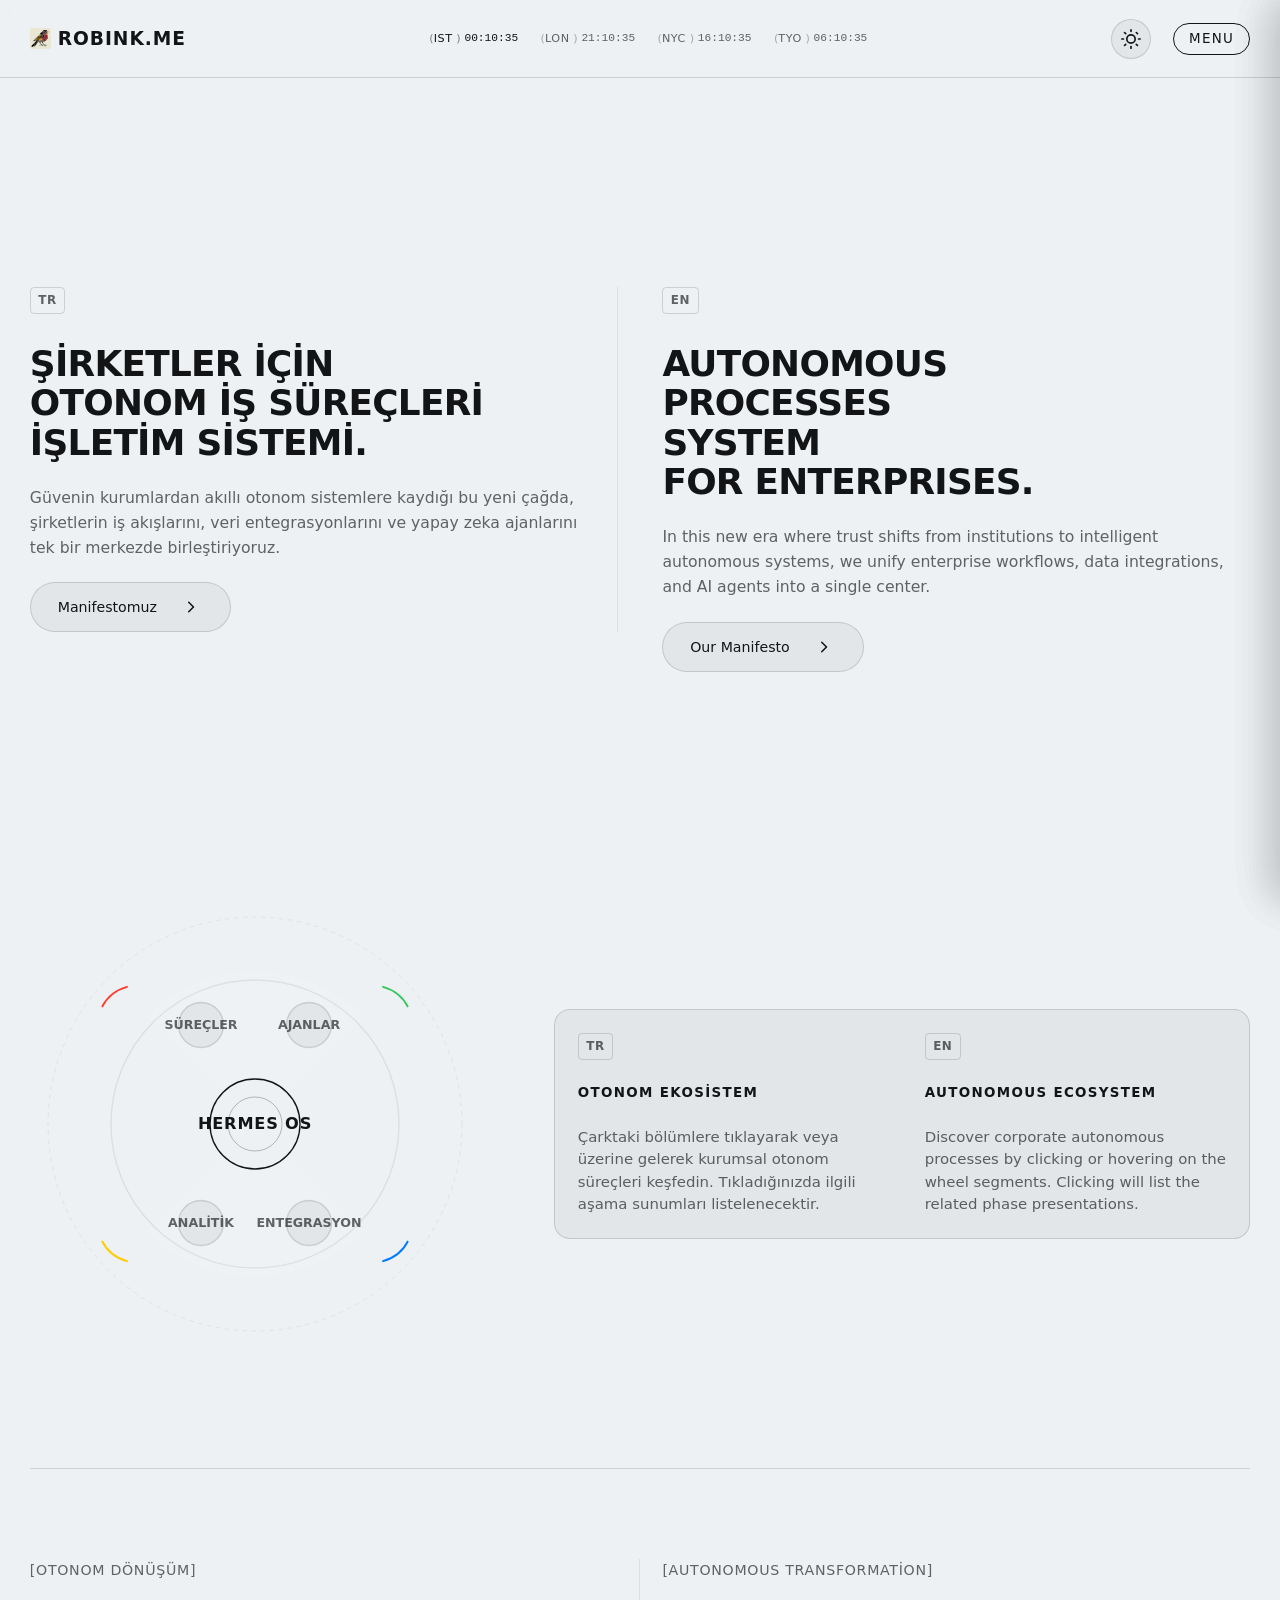
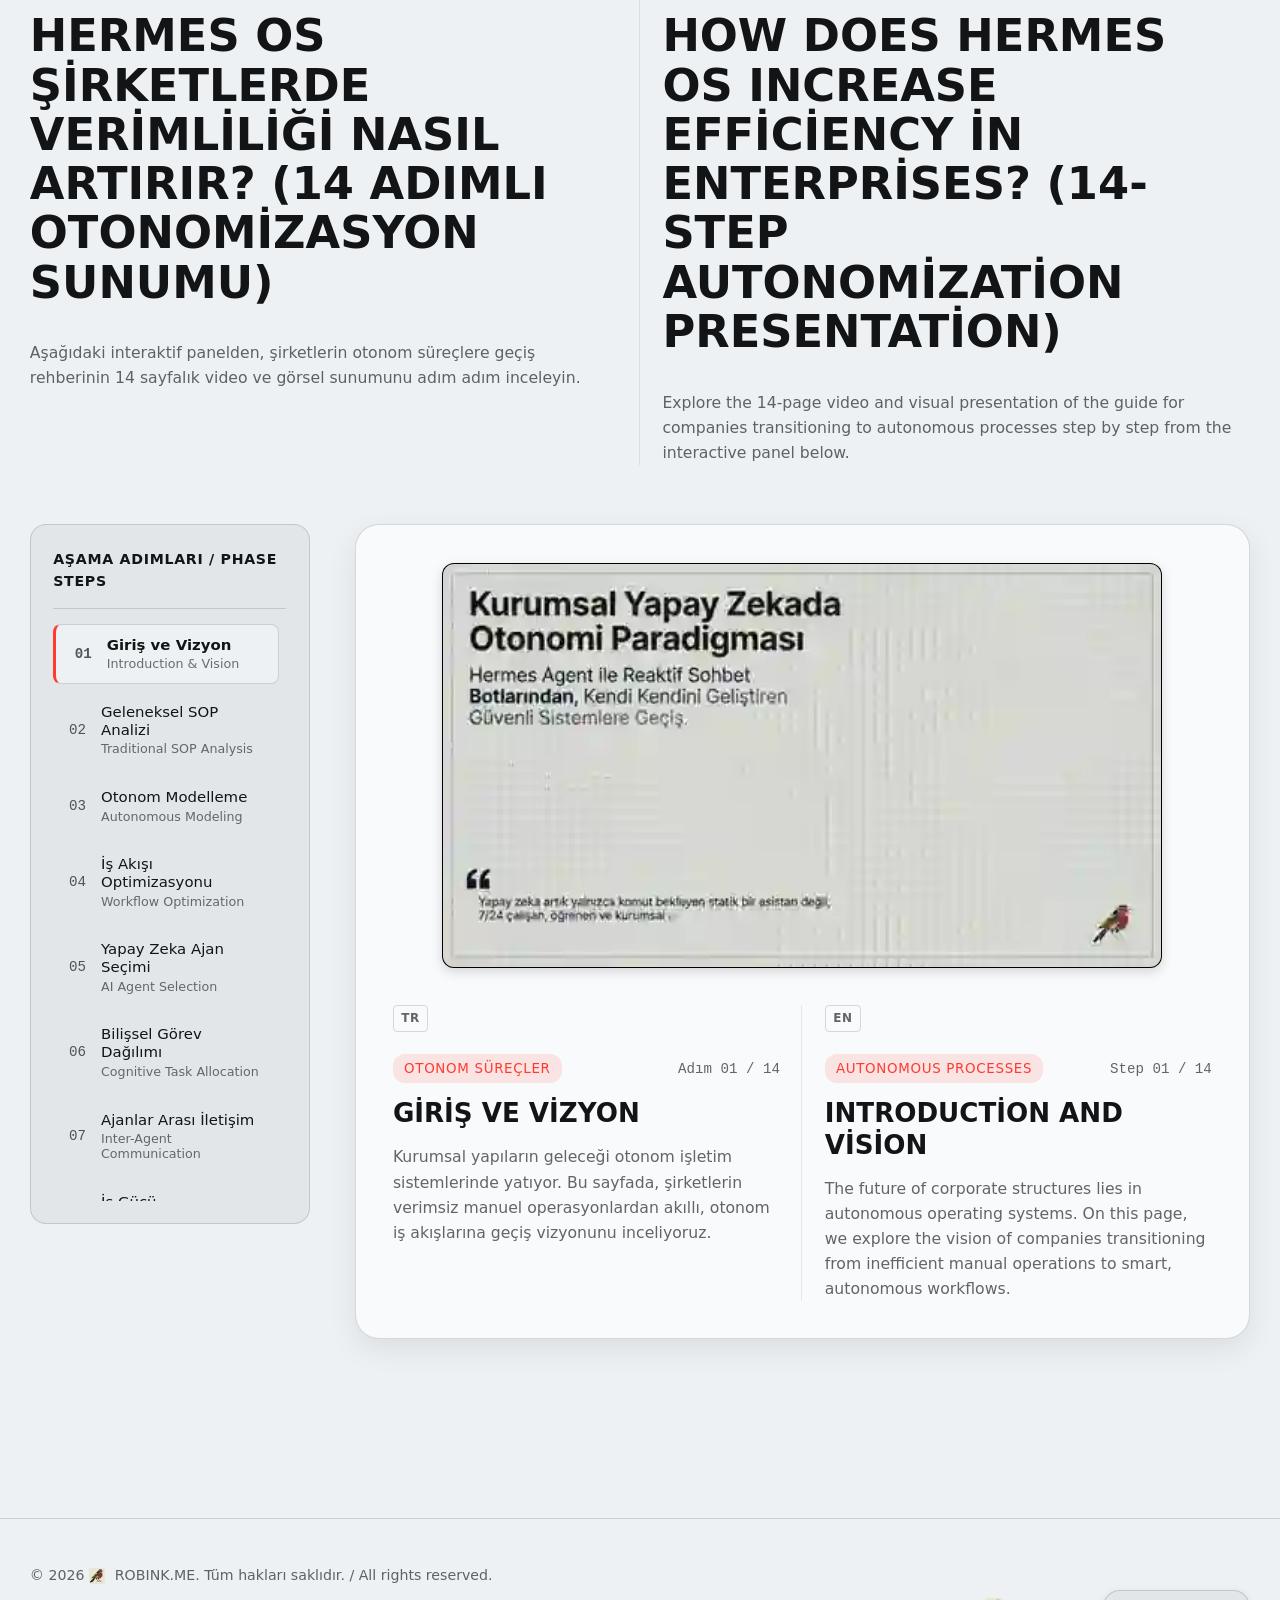
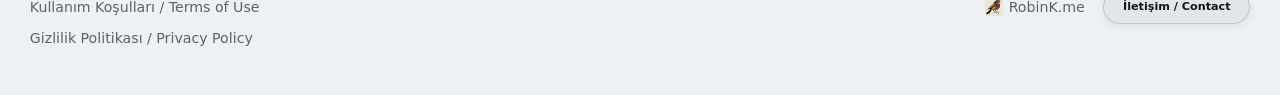
==== commit 946a0eb3: "guncelle gunceleme" ====
--- a/index.html
+++ b/index.html
@@ -1,890 +1,1110 @@
 <!DOCTYPE html>
-<html lang="tr" data-theme="dark">
+
+<html data-theme="dark" lang="tr">
 <head>
-  <meta charset="UTF-8">
-  <meta name="viewport" content="width=device-width, initial-scale=1.0">
-  <title>RobinK.me | Şirketler İçin Otonom Süreçler İşletim Sistemi</title>
-  <meta name="description" content="Kurumsal süreçlerin otonomizasyonu ve yapay zeka ajanları ile iş gücünün dönüşümü. 14 adımlı otonom entegrasyon sunumu.">
-  
-  <link rel="canonical" href="https://robink.me/">
-  <link rel="icon" type="image/png" href="favicon.png">
-
-  <!-- Open Graph / Facebook / Perplexity / ChatGPT -->
-  <meta property="og:type" content="website">
-  <meta property="og:url" content="https://robink.me/">
-  <meta property="og:title" content="RobinK.me | Şirketler İçin Otonom İş Süreçleri İşletim Sistemi">
-  <meta property="og:description" content="Kurumsal süreçlerin otonomizasyonu ve yapay zeka ajanları ile iş gücünün dönüşümü. 14 adımlı otonom entegrasyon süreci.">
-  <meta property="og:image" content="https://robink.me/assets/images/2026_Operasyonel_Otonomizasyon_Cagi.jpg">
-
-  <!-- Twitter -->
-  <meta property="twitter:card" content="summary_large_image">
-  <meta property="twitter:url" content="https://robink.me/">
-  <meta property="twitter:title" content="RobinK.me | Şirketler İçin Otonom İş Süreçleri İşletim Sistemi">
-  <meta property="twitter:description" content="Kurumsal süreçlerin otonomizasyonu ve yapay zeka ajanları ile iş gücünün dönüşümü.">
-  <meta property="twitter:image" content="https://robink.me/assets/images/2026_Operasyonel_Otonomizasyon_Cagi.jpg">
-
-  <script type="application/ld+json">
-  {
-    "@context": "https://schema.org",
-    "@graph": [
-      {
-        "@type": "Organization",
-        "@id": "https://robink.me/#organization",
-        "name": "ROBINK.ME",
-        "url": "https://robink.me",
-        "logo": {
-          "@type": "ImageObject",
-          "url": "https://robink.me/assets/images/robin-bird.jpg",
-          "caption": "ROBINK.ME Logo"
+<meta charset="utf-8"/>
+<meta content="width=device-width, initial-scale=1.0" name="viewport"/>
+<title>RobinK.me | Şirketler İçin Otonom Süreçler İşletim Sistemi</title>
+<meta content="Kurumsal süreçlerin otonomizasyonu ve yapay zeka ajanları ile iş gücünün dönüşümü. 14 adımlı otonom entegrasyon sunumu." name="description"/>
+<link href="https://robink.me/" rel="canonical"/>
+<link href="https://robink.me/" hreflang="tr" rel="alternate"/>
+<link href="https://robink.me/" hreflang="en" rel="alternate"/>
+<link href="https://robink.me/" hreflang="x-default" rel="alternate"/>
+<meta content="index, follow, max-image-preview:large, max-snippet:-1, max-video-preview:-1" name="robots"/>
+<meta content="TR" name="geo.region"/>
+<meta content="Turkey" name="geo.placename"/>
+<meta content="41.0082, 28.9784" name="ICBM"/>
+<link href="favicon.png" rel="icon" type="image/png"/>
+<!-- Open Graph / Facebook / Perplexity / ChatGPT -->
+<meta content="tr_TR" property="og:locale"/>
+<meta content="en_US" property="og:locale:alternate"/>
+<meta content="website" property="og:type"/>
+<meta content="https://robink.me/" property="og:url"/>
+<meta content="RobinK.me | Şirketler İçin Otonom İş Süreçleri İşletim Sistemi" property="og:title"/>
+<meta content="Kurumsal süreçlerin otonomizasyonu ve yapay zeka ajanları ile iş gücünün dönüşümü. 14 adımlı otonom entegrasyon süreci." property="og:description"/>
+<meta content="https://robink.me/assets/images/2026_Operasyonel_Otonomizasyon_Cagi.jpg" property="og:image"/>
+<!-- Twitter -->
+<meta content="summary_large_image" property="twitter:card"/>
+<meta content="https://robink.me/" property="twitter:url"/>
+<meta content="RobinK.me | Şirketler İçin Otonom İş Süreçleri İşletim Sistemi" property="twitter:title"/>
+<meta content="Kurumsal süreçlerin otonomizasyonu ve yapay zeka ajanları ile iş gücünün dönüşümü." property="twitter:description"/>
+<meta content="https://robink.me/assets/images/2026_Operasyonel_Otonomizasyon_Cagi.jpg" property="twitter:image"/>
+<script type="application/ld+json">
+{
+  "@context": "https://schema.org",
+  "@graph": [
+    {
+      "@type": "Organization",
+      "@id": "https://robink.me/#organization",
+      "name": "ROBINK.ME",
+      "url": "https://robink.me",
+      "logo": {
+        "@type": "ImageObject",
+        "url": "https://robink.me/assets/images/robin-bird.jpg",
+        "caption": "ROBINK.ME Logo"
+      },
+      "description": "RobinK, şirketler için otonom yapay zeka ajanları (Hermes Agent) kurulumu, kurumsal iş akışı otomasyonu ve sistem entegrasyonu hizmetleri sunan bir teknoloji ve danışmanlık platformudur.",
+      "telephone": "+905555548800",
+      "sameAs": [
+        "https://x.com/robinkme",
+        "https://www.linkedin.com/in/robink-me/"
+      ]
+    },
+    {
+      "@type": "WebSite",
+      "@id": "https://robink.me/#website",
+      "url": "https://robink.me",
+      "name": "ROBINK.ME",
+      "publisher": {
+        "@id": "https://robink.me/#organization"
+      },
+      "description": "Kurumsal otonom iş süreçleri işletim sistemi (Hermes OS) ve yapay zeka ajan entegrasyonu."
+    },
+    {
+      "@type": "FAQPage",
+      "@id": "https://robink.me/#faq",
+      "mainEntity": [
+        {
+          "@type": "Question",
+          "name": "Otonom iş süreçleri nedir? / What are autonomous business processes?",
+          "acceptedAnswer": {
+            "@type": "Answer",
+            "text": "Otonom iş süreçleri, şirket içi iş akışlarının standart operasyon prosedürlerine (SOP) göre insan müdahalesi olmadan otomatik ve akıllı bir şekilde yürütülmesidir. / Autonomous business processes are the automated and intelligent execution of internal workflows according to Standard Operating Procedures (SOPs) without manual human intervention."
+          }
         },
-        "description": "Şirketler İçin Otonom Süreçler İşletim Sistemi. Kurumsal süreçlerin otonomizasyonu ve yapay zeka ajanları ile iş gücünün dönüşümü.",
-        "sameAs": [
-          "https://www.linkedin.com/in/robink-me/"
-        ]
+        {
+          "@type": "Question",
+          "name": "Yapay zeka ajanları kurumsal süreçlerde nasıl rol oynar? / How do AI agents operate in corporate processes?",
+          "acceptedAnswer": {
+            "@type": "Answer",
+            "text": "Yapay zeka ajanları, şirketlerin farklı departmanlarında (pazarlama, operasyon, analiz, entegrasyon vb.) rutin ve bilişsel iş yükünü üstlenerek kendi başlarına akıl yürütebilen otonom asistanlar olarak görev alırlar. / AI agents operate as autonomous assistants deployed across different departments, handling routine and cognitive workloads with reasoning and execution capabilities."
+          }
+        },
+        {
+          "@type": "Question",
+          "name": "Hermes OS entegrasyon süreci kaç adımdan oluşur? / How many steps are in the Hermes OS integration process?",
+          "acceptedAnswer": {
+            "@type": "Answer",
+            "text": "Hermes OS otonomizasyon süreci, geleneksel SOP analizinden başlayıp bilişsel görev dağılımı, API bağlantısı ve sürekli otonom gelişime uzanan 14 adımdan oluşur. / The Hermes OS autonomization process consists of 14 key phases, spanning from traditional SOP analysis and cognitive task allocation to API integration and continuous performance optimization."
+          }
+        },
+        {
+          "@type": "Question",
+          "name": "Otonom iş süreçleri ne kadar zamanda kurulur? / How long does it take to establish autonomous business processes?",
+          "acceptedAnswer": {
+            "@type": "Answer",
+            "text": "Kurulum süresi şirketinizin büyüklüğüne ve mevcut SOP'ların durumuna göre değişmekle birlikte, tipik bir departman entegrasyonu 4-8 hafta arasında tamamlanmaktadır. Bu süreçte analiz, modelleme, ajan seçimi ve sistem testleri titizlikle yürütülür. / Installation time varies depending on your company's size and the state of current SOPs, but a typical department integration is completed within 4-8 weeks. During this process, analysis, modeling, agent selection, and system tests are meticulously executed."
+          }
+        },
+        {
+          "@type": "Question",
+          "name": "AI agent entegrasyonu için hangi API'ler gereklidir? / Which APIs are required for AI agent integration?",
+          "acceptedAnswer": {
+            "@type": "Answer",
+            "text": "Hermes OS, esnek yapısı sayesinde ERP, CRM, İK sistemleri ve özel veritabanları ile RESTful ve GraphQL API'ler üzerinden sorunsuz haberleşebilir. Gerekli API'ler tamamen kullanmakta olduğunuz yazılım altyapısına göre özel olarak belirlenir ve entegre edilir. / Thanks to its flexible structure, Hermes OS can seamlessly communicate with ERP, CRM, HR systems, and custom databases via RESTful and GraphQL APIs. The necessary APIs are specifically determined and integrated based entirely on the software infrastructure you are currently using."
+          }
+        },
+        {
+          "@type": "Question",
+          "name": "Hermes OS hangi sektörlerde kullanılabilir? / Which sectors can use Hermes OS?",
+          "acceptedAnswer": {
+            "@type": "Answer",
+            "text": "Hermes OS; finans, e-ticaret, üretim, lojistik ve sağlık dahil olmak üzere, tekrarlayan süreçlerin ve yoğun veri analizinin olduğu her sektörde rahatlıkla uygulanabilir. Sistem, sektöre özel SOP'lara anında uyum sağlayacak şekilde tasarlanmıştır. / Hermes OS can be easily applied in every sector with repetitive processes and intensive data analysis, including finance, e-commerce, manufacturing, logistics, and healthcare. The system is designed to adapt instantly to sector-specific SOPs."
+          }
+        },
+        {
+          "@type": "Question",
+          "name": "Otonom süreçler insan çalışanların yerini mi alır? / Do autonomous processes replace human employees?",
+          "acceptedAnswer": {
+            "@type": "Answer",
+            "text": "Hayır, otonom süreçler insanların yerini almak yerine rutin ve zaman alıcı görevleri üstlenerek çalışanların daha stratejik, yaratıcı ve katma değerli işlere odaklanmasını sağlar. İnsan-ajan işbirliği (Human-in-the-loop) modelimiz verimliliği maksimize eder. / No, instead of replacing humans, autonomous processes take over routine and time-consuming tasks, allowing employees to focus on more strategic, creative, and value-added work. Our human-agent collaboration (Human-in-the-loop) model maximizes productivity."
+          }
+        },
+        {
+          "@type": "Question",
+          "name": "RobinK.me'nin rakiplerinden farkı nedir? / What makes RobinK.me different from its competitors?",
+          "acceptedAnswer": {
+            "@type": "Answer",
+            "text": "Sadece tekil görevleri otomatize etmekle kalmıyor, farklı AI ajanlarını orkestra gibi yöneten ve mevcut altyapınıza entegre olan merkezi bir işletim sistemi (Hermes OS) sunuyoruz. 14 adımlı çerçevemiz, süreci başından sonuna kadar şeffaf ve ölçülebilir kılar. / We don't just automate individual tasks; we offer a centralized operating system (Hermes OS) that manages different AI agents like an orchestra and integrates into your existing infrastructure. Our 14-step framework makes the process transparent and measurable from start to finish."
+          }
+        }
+      ]
+    },
+    {
+      "@type": "SoftwareApplication",
+      "@id": "https://robink.me/#software",
+      "name": "Hermes OS",
+      "applicationCategory": "BusinessApplication",
+      "operatingSystem": "Cloud, Linux, Ubuntu, Docker",
+      "description": "Şirketler için otonom iş süreçleri işletim sistemi. Kurumsal iş akışlarının, veri entegrasyonlarının ve yapay zeka ajanlarının tek bir merkezde orkestre edilmesini sağlar. RESTful ve GraphQL entegrasyonlarını destekler.",
+      "offers": {
+        "@type": "Offer",
+        "price": "0",
+        "priceCurrency": "TRY",
+        "availability": "https://schema.org/ComingSoon"
       },
-      {
-        "@type": "WebSite",
-        "@id": "https://robink.me/#website",
-        "url": "https://robink.me",
-        "name": "ROBINK.ME",
-        "publisher": {
-          "@id": "https://robink.me/#organization"
-        },
-        "description": "Kurumsal otonom iş süreçleri işletim sistemi (Hermes OS) ve yapay zeka ajan entegrasyonu."
-      },
-      {
-        "@type": "FAQPage",
-        "@id": "https://robink.me/#faq",
-        "mainEntity": [
-          {
-            "@type": "Question",
-            "name": "Otonom iş süreçleri nedir? / What are autonomous business processes?",
-            "acceptedAnswer": {
-              "@type": "Answer",
-              "text": "Otonom iş süreçleri, şirket içi iş akışlarının standart operasyon prosedürlerine (SOP) göre insan müdahalesi olmadan otomatik ve akıllı bir şekilde yürütülmesidir. / Autonomous business processes are the automated and intelligent execution of internal workflows according to Standard Operating Procedures (SOPs) without manual human intervention."
-            }
-          },
-          {
-            "@type": "Question",
-            "name": "Yapay zeka ajanları kurumsal süreçlerde nasıl rol oynar? / How do AI agents operate in corporate processes?",
-            "acceptedAnswer": {
-              "@type": "Answer",
-              "text": "Yapay zeka ajanları, şirketlerin farklı departmanlarında (pazarlama, operasyon, analiz, entegrasyon vb.) rutin ve bilişsel iş yükünü üstlenerek kendi başlarına akıl yürütebilen otonom asistanlar olarak görev alırlar. / AI agents operate as autonomous assistants deployed across different departments, handling routine and cognitive workloads with reasoning and execution capabilities."
-            }
-          },
-          {
-            "@type": "Question",
-            "name": "Hermes OS entegrasyon süreci kaç adımdan oluşur? / How many steps are in the Hermes OS integration process?",
-            "acceptedAnswer": {
-              "@type": "Answer",
-              "text": "Hermes OS otonomizasyon süreci, geleneksel SOP analizinden başlayıp bilişsel görev dağılımı, API bağlantısı ve sürekli otonom gelişime uzanan 14 adımdan oluşur. / The Hermes OS autonomization process consists of 14 key phases, spanning from traditional SOP analysis and cognitive task allocation to API integration and continuous performance optimization."
-            }
-          }
+      "featureList": [
+        "Autonomous Workflow Design (SOP to AI-driven processes)",
+        "AI Agent Deployment (cognitive task allocation & Hermes Agent)",
+        "Process Integration (RESTful & GraphQL API connectivity)",
+        "Operational Analytics & Real-time performance monitoring"
+      ],
+      "releaseNotes": "Ubuntu & Docker tabanlı kalıcı konteyner mimarisi ile 7/24 kesintisiz otonom operasyonlar."
+    },
+    {
+      "@type": "WebPage",
+      "@id": "https://robink.me/#webpage",
+      "url": "https://robink.me",
+      "name": "RobinK.me | Şirketler İçin Otonom İş Süreçleri İşletim Sistemi",
+      "speakable": {
+        "@type": "SpeakableSpecification",
+        "cssSelector": [
+          ".hero-title",
+          ".hero-desc",
+          ".section-heading-title"
         ]
       }
-    ]
+    }
+  ]
+}
+</script>
+<meta content="default-src 'self'; script-src 'self' 'unsafe-inline'; style-src 'self' https://fonts.googleapis.com 'unsafe-inline'; font-src 'self' https://fonts.gstatic.com; img-src 'self' data: https:; media-src 'self';" http-equiv="Content-Security-Policy"/>
+<link href="https://fonts.googleapis.com" rel="preconnect"/>
+<link crossorigin="" href="https://fonts.gstatic.com" rel="preconnect"/>
+<link as="style" href="https://fonts.googleapis.com/css2?family=Outfit:wght@300;400;500;600;700&amp;family=Syne:wght@700;800&amp;display=swap" rel="preload"/>
+<link href="https://fonts.googleapis.com/css2?family=Outfit:wght@300;400;500;600;700&amp;family=Syne:wght@700;800&amp;display=swap" rel="stylesheet"/>
+<style id="critical-css">
+/* ==========================================================================
+   CSS Design Tokens & Theme Variables
+   ========================================================================== */
+
+:root {
+  /* Dynamic Accents */
+  --accent-red: #ff3b30;
+  --accent-green: #34c759;
+  --accent-blue: #007aff;
+  --accent-yellow: #ffcc00;
+  
+  /* Transition Constants */
+  --cubic-default: cubic-bezier(0.65, 0.05, 0, 1);
+  --cubic-inout: cubic-bezier(0.65, 0, 0.35, 1);
+  --duration-short: 0.3s;
+  --duration-default: 0.75s;
+  --duration-long: 1.5s;
+  
+  --animation-short: var(--duration-short) var(--cubic-default);
+  --animation-default: var(--duration-default) var(--cubic-default);
+  --animation-inout: var(--duration-default) var(--cubic-inout);
+  --animation-long: var(--duration-long) var(--cubic-inout);
+
+  /* Font Families with System Fallbacks */
+  --font-body: 'Outfit', system-ui, -apple-system, sans-serif;
+  --font-display: 'Syne', system-ui, -apple-system, sans-serif;
+}
+
+/* Dark Mode Tokens (Default) */
+[data-theme="dark"] {
+  --color-bg: #121416;
+  --color-bg-dim: #1a1d20;
+  --color-text: #eef1f3;
+  --color-text-dim: rgba(238, 241, 243, 0.6);
+  --color-border: rgba(238, 241, 243, 0.15);
+  --color-border-dim: rgba(238, 241, 243, 0.08);
+  --color-shadow: rgba(0, 0, 0, 0.5);
+  --preloader-bg: #0b0c0d;
+  --card-bg: #171a1d;
+}
+
+/* Light Mode Tokens */
+[data-theme="light"] {
+  --color-bg: #eef1f3;
+  --color-bg-dim: #e2e6e9;
+  --color-text: #121416;
+  --color-text-dim: rgba(18, 20, 22, 0.65);
+  --color-border: rgba(18, 20, 22, 0.15);
+  --color-border-dim: rgba(18, 20, 22, 0.08);
+  --color-shadow: rgba(0, 0, 0, 0.08);
+  --preloader-bg: #121416; /* Preloader remains dark for entry */
+  --card-bg: #f8fafc;
+}
+
+/* ==========================================================================
+   Base Styles & Reset
+   ========================================================================== */
+
+* {
+  box-sizing: border-box;
+  margin: 0;
+  padding: 0;
+  -webkit-font-smoothing: antialiased;
+  -moz-osx-font-smoothing: grayscale;
+}
+
+html, body {
+  background-color: var(--color-bg);
+  color: var(--color-text);
+  font-family: var(--font-body);
+  font-size: clamp(13px, 0.15vw + 13px, 15px); /* Professional adaptive scaling */
+  line-height: 1.6;
+  overflow-x: hidden;
+  transition: background-color var(--animation-inout), color var(--animation-inout);
+  text-rendering: optimizeLegibility;
+  -webkit-font-smoothing: antialiased;
+  -moz-osx-font-smoothing: grayscale;
+  hyphens: auto;
+}
+
+/* Global Image Reset */
+img, svg, video {
+  max-width: 100%;
+  height: auto;
+  display: block;
+}
+
+a {
+  color: inherit;
+  text-decoration: none;
+}
+
+button {
+  background: none;
+  border: none;
+  cursor: pointer;
+  font-family: inherit;
+  color: inherit;
+}
+
+/* ==========================================================================
+   Preloader Animations & Styling
+   ========================================================================== */
+
+.preloader-w {
+  position: fixed;
+  inset: 0;
+  background-color: var(--preloader-bg);
+  z-index: 9999;
+  display: flex;
+  flex-direction: column;
+  justify-content: space-between;
+  padding: 3rem;
+  color: #eef1f3;
+  transition: transform 1.2s var(--cubic-inout), opacity 1.2s var(--cubic-inout);
+}
+
+.preloader-logo-w {
+  flex-grow: 1;
+  display: flex;
+  align-items: center;
+  justify-content: center;
+  position: relative;
+}
+
+.preloader-logo-transform {
+  position: relative;
+  display: flex;
+  flex-direction: column;
+  align-items: center;
+}
+
+.preloader-bird-container {
+  margin-bottom: 2rem;
+  display: flex;
+  justify-content: center;
+  align-items: center;
+}
+
+.preloader-bird-large {
+  height: 140px; 
+  width: auto;
+  object-fit: contain;
+  border-radius: 8px;
+  opacity: 0; 
+  will-change: opacity;
+}
+
+.preloader-brand-wrapper {
+  position: relative;
+  display: inline-block;
+}
+
+.preloader-sketch-w {
+  position: absolute;
+  bottom: -18px; 
+  left: -20px;
+  width: calc(100% + 40px);
+  height: 30px;
+  pointer-events: none;
+}
+
+.sketch-svg {
+  width: 100%;
+  height: 100%;
+}
+
+.sketch-path {
+  stroke-dasharray: 600;
+  stroke-dashoffset: 600;
+  animation: drawSketch 2s var(--cubic-inout) forwards;
+  animation-delay: 0.5s;
+}
+
+.preloader-text-w {
+  display: flex;
+  justify-content: space-between;
+  align-items: flex-end;
+  border-top: 1px solid rgba(238, 241, 243, 0.1);
+  padding-top: 2rem;
+}
+
+.text-preloader-percent {
+  font-family: var(--font-display);
+  font-size: clamp(3rem, 6vw, 6rem);
+  font-weight: 800;
+  line-height: 1;
+}
+
+.text-preloader-tagline {
+  font-size: 0.85rem;
+  letter-spacing: 0.1em;
+  text-transform: uppercase;
+  max-width: 300px;
+  text-align: right;
+  opacity: 0.8;
+}
+
+@keyframes drawSketch {
+  to {
+    stroke-dashoffset: 0;
   }
-  </script>
-
-  <meta http-equiv="Content-Security-Policy" content="default-src 'self'; script-src 'self' 'unsafe-inline'; style-src 'self' https://fonts.googleapis.com 'unsafe-inline'; font-src 'self' https://fonts.gstatic.com; img-src 'self' data: https:; media-src 'self';">
-
-  <link rel="preconnect" href="https://fonts.googleapis.com">
-  <link rel="preconnect" href="https://fonts.gstatic.com" crossorigin>
-  <link href="https://fonts.googleapis.com/css2?family=Outfit:wght@300;400;500;600;700&family=Syne:wght@700;800&display=swap" rel="stylesheet">
-  
-  <link rel="stylesheet" href="style.css">
-
-  <noscript>
-    <style>
+}
+
+
+</style><link as="style" href="style.css" onload="this.onload=null;this.rel='stylesheet'" rel="preload"/><noscript><link href="style.css" rel="stylesheet"/></noscript>
+<noscript>
+<style>
       #preloader { display: none !important; }
       #app-wrapper { opacity: 1 !important; visibility: visible !important; }
     </style>
-  </noscript>
+</noscript>
 </head>
 <body>
-
-  <div id="preloader" class="preloader-w">
-    <div class="preloader-logo-w">
-      <div class="preloader-logo-transform">
-        <div class="preloader-bird-container">
-          <img src="assets/images/robin-bird.jpg" id="preloader-bird" alt="Robin Bird Logo" class="preloader-bird-large">
-        </div>
-        
-        <div class="preloader-brand-wrapper">
-          <div class="preloader-brand-logo">
-            <span>ROBINK.ME</span>
-          </div>
-          <div class="preloader-sketch-w">
-            <svg class="sketch-svg" viewBox="0 0 200 40" fill="none" xmlns="http://www.w3.org/2000/svg">
-              <path class="sketch-path" d="M10 20 Q 100 35, 190 20" stroke="var(--accent-red)" stroke-width="3" stroke-linecap="round"/>
-            </svg>
-          </div>
-        </div>
-      </div>
-    </div>
-    <div class="preloader-text-w">
-      <div id="preloader-percent" class="text-preloader-percent">00</div>
-      <div class="text-preloader-tagline">Şirketler İçin Otonom Süreçler İşletim Sistemi</div>
-    </div>
-  </div>
-
-  <div id="app-wrapper" class="page-w" style="opacity: 0; visibility: hidden;">
-    
-    <header class="nav-w">
-      <div class="nav-container">
-        <a href="index.html" class="nav-brand">
-          <img src="assets/images/robin-bird.jpg" alt="Robin Bird" class="inline-logo-bird">
-          <span class="brand-text">ROBINK.ME</span>
-        </a>
-
-        <div class="nav-clocks-row">
-          <div class="clock-item active" data-tz="Europe/Istanbul" data-label="IST">
-            <span class="bracket">(</span><span class="clock-label">IST</span><span class="bracket">)</span>
-            <span class="clock-time" id="time-ist">00:00:00</span>
-          </div>
-          <div class="clock-item" data-tz="Europe/London" data-label="LON">
-            <span class="bracket">(</span><span class="clock-label">LON</span><span class="bracket">)</span>
-            <span class="clock-time" id="time-lon">00:00:00</span>
-          </div>
-          <div class="clock-item" data-tz="America/New_York" data-label="NYC">
-            <span class="bracket">(</span><span class="clock-label">NYC</span><span class="bracket">)</span>
-            <span class="clock-time" id="time-nyc">00:00:00</span>
-          </div>
-          <div class="clock-item" data-tz="Asia/Tokyo" data-label="TYO">
-            <span class="bracket">(</span><span class="clock-label">TYO</span><span class="bracket">)</span>
-            <span class="clock-time" id="time-tyo">00:00:00</span>
-          </div>
-        </div>
-
-        <div class="nav-actions">
-          <button id="theme-toggle" class="theme-toggle-btn" aria-label="Renk Modu Değiştir / Toggle Color Theme">
-            <!-- Moon Icon (Crescent Moon SVG) -->
-            <svg class="theme-icon moon-icon" viewBox="0 0 24 24" fill="none" stroke="currentColor" stroke-width="2" stroke-linecap="round" stroke-linejoin="round">
-              <path d="M21 12.79A9 9 0 1 1 11.21 3 7 7 0 0 0 21 12.79z"></path>
-            </svg>
-            <!-- Sun Icon (Sun SVG) -->
-            <svg class="theme-icon sun-icon" viewBox="0 0 24 24" fill="none" stroke="currentColor" stroke-width="2" stroke-linecap="round" stroke-linejoin="round">
-              <circle cx="12" cy="12" r="5"></circle>
-              <line x1="12" y1="1" x2="12" y2="3"></line>
-              <line x1="12" y1="21" x2="12" y2="23"></line>
-              <line x1="4.22" y1="4.22" x2="5.64" y2="5.64"></line>
-              <line x1="18.36" y1="18.36" x2="19.78" y2="19.78"></line>
-              <line x1="1" y1="12" x2="3" y2="12"></line>
-              <line x1="21" y1="12" x2="23" y2="12"></line>
-              <line x1="4.22" y1="19.78" x2="5.64" y2="18.36"></line>
-              <line x1="18.36" y1="4.22" x2="19.78" y2="5.64"></line>
-            </svg>
-          </button>
-
-          <button id="menu-trigger" class="nav-menu-btn" aria-label="Menu">
-            <span class="menu-text-open">Menu</span>
-            <span class="menu-text-close" style="display: none;">Close</span>
-          </button>
-        </div>
-      </div>
-    </header>
-
-    <div id="menu-drawer" class="nav-menu">
-      <div class="nav-menu-layout">
-        <ul class="nav-links-list">
-          <li>
-            <a href="#" class="nav-link-item" data-action="about" role="button">
-              <span class="link-bracket">( )</span>
-              <span class="link-text">Hakkımızda / About Us</span>
-              <svg class="nav-link-sketch" viewBox="0 0 200 20" fill="none">
-                <path d="M5 10 C 60 2, 120 2, 195 10" stroke="currentColor" stroke-width="2" stroke-linecap="round"/>
-              </svg>
-            </a>
-          </li>
-          <li>
-            <a href="#" class="nav-link-item color-red" data-section="workflows" role="button">
-              <span class="link-bracket">([O])</span>
-              <span class="link-text">Otonom Süreçler / Autonomous Workflows</span>
-              <svg class="nav-link-sketch" viewBox="0 0 200 20" fill="none">
-                <path d="M5 10 C 60 2, 120 2, 195 10" stroke="currentColor" stroke-width="2" stroke-linecap="round"/>
-              </svg>
-            </a>
-          </li>
-          <li>
-            <a href="#" class="nav-link-item color-green" data-section="agents" role="button">
-              <span class="link-bracket">([A])</span>
-              <span class="link-text">Yapay Zeka Ajanları / AI Agents</span>
-              <svg class="nav-link-sketch" viewBox="0 0 200 20" fill="none">
-                <path d="M5 10 C 60 2, 120 2, 195 10" stroke="currentColor" stroke-width="2" stroke-linecap="round"/>
-              </svg>
-            </a>
-          </li>
-          <li>
-            <a href="#" class="nav-link-item color-blue" data-section="integration" role="button">
-              <span class="link-bracket">([E])</span>
-              <span class="link-text">Süreç Entegrasyonu / Process Integration</span>
-              <svg class="nav-link-sketch" viewBox="0 0 200 20" fill="none">
-                <path d="M5 10 C 60 2, 120 2, 195 10" stroke="currentColor" stroke-width="2" stroke-linecap="round"/>
-              </svg>
-            </a>
-          </li>
-          <li>
-            <a href="#" class="nav-link-item color-yellow" data-section="analytics" role="button">
-              <span class="link-bracket">([L])</span>
-              <span class="link-text">Operasyonel Analitik / Operational Analytics</span>
-              <svg class="nav-link-sketch" viewBox="0 0 200 20" fill="none">
-                <path d="M5 10 C 60 2, 120 2, 195 10" stroke="currentColor" stroke-width="2" stroke-linecap="round"/>
-              </svg>
-            </a>
-          </li>
-          <li>
-            <a href="infographics.html" class="nav-link-item">
-              <span class="link-bracket">(İ)</span>
-              <span class="link-text">İnfografiklerimiz / Our Infographics</span>
-              <svg class="nav-link-sketch" viewBox="0 0 200 20" fill="none">
-                <path d="M5 10 C 60 2, 120 2, 195 10" stroke="currentColor" stroke-width="2" stroke-linecap="round"/>
-              </svg>
-            </a>
-          </li>
-          <li>
-            <a href="contact.html" class="nav-link-item">
-              <span class="link-bracket">(C)</span>
-              <span class="link-text">İletişim / Contact</span>
-              <svg class="nav-link-sketch" viewBox="0 0 200 20" fill="none">
-                <path d="M5 10 C 60 2, 120 2, 195 10" stroke="currentColor" stroke-width="2" stroke-linecap="round"/>
-              </svg>
-            </a>
-          </li>
-        </ul>
-        <div class="menu-footer">
-          <span class="menu-copyright">
+<div class="preloader-w" id="preloader">
+<div class="preloader-logo-w">
+<div class="preloader-logo-transform">
+<div class="preloader-bird-container">
+<img alt="Robin Bird Logo" class="preloader-bird-large" id="preloader-bird" src="assets/images/robin-bird.jpg"/>
+</div>
+<div class="preloader-brand-wrapper">
+<div class="preloader-brand-logo">
+<span>ROBINK.ME</span>
+</div>
+<div class="preloader-sketch-w">
+<svg class="sketch-svg" fill="none" viewbox="0 0 200 40" xmlns="http://www.w3.org/2000/svg">
+<path class="sketch-path" d="M10 20 Q 100 35, 190 20" stroke="var(--accent-red)" stroke-linecap="round" stroke-width="3"></path>
+</svg>
+</div>
+</div>
+</div>
+</div>
+<div class="preloader-text-w">
+<div class="text-preloader-percent" id="preloader-percent">00</div>
+<div class="text-preloader-tagline">Şirketler İçin Otonom Süreçler İşletim Sistemi</div>
+</div>
+</div>
+<div class="page-w" id="app-wrapper" style="opacity: 0; visibility: hidden;">
+<header class="nav-w">
+<div class="nav-container">
+<a class="nav-brand" href="index.html">
+<img alt="Robin Bird" class="inline-logo-bird" height="20" src="assets/images/robin-bird.jpg" width="20"/>
+<span class="brand-text">ROBINK.ME</span>
+</a>
+<div class="nav-clocks-row">
+<div class="clock-item active" data-label="IST" data-tz="Europe/Istanbul">
+<span class="bracket">(</span><span class="clock-label">IST</span><span class="bracket">)</span>
+<span class="clock-time" id="time-ist">00:00:00</span>
+</div>
+<div class="clock-item" data-label="LON" data-tz="Europe/London">
+<span class="bracket">(</span><span class="clock-label">LON</span><span class="bracket">)</span>
+<span class="clock-time" id="time-lon">00:00:00</span>
+</div>
+<div class="clock-item" data-label="NYC" data-tz="America/New_York">
+<span class="bracket">(</span><span class="clock-label">NYC</span><span class="bracket">)</span>
+<span class="clock-time" id="time-nyc">00:00:00</span>
+</div>
+<div class="clock-item" data-label="TYO" data-tz="Asia/Tokyo">
+<span class="bracket">(</span><span class="clock-label">TYO</span><span class="bracket">)</span>
+<span class="clock-time" id="time-tyo">00:00:00</span>
+</div>
+</div>
+<div class="nav-actions">
+<button aria-label="Renk Modu Değiştir / Toggle Color Theme" class="theme-toggle-btn" id="theme-toggle">
+<!-- Moon Icon (Crescent Moon SVG) -->
+<svg class="theme-icon moon-icon" fill="none" stroke="currentColor" stroke-linecap="round" stroke-linejoin="round" stroke-width="2" viewbox="0 0 24 24">
+<path d="M21 12.79A9 9 0 1 1 11.21 3 7 7 0 0 0 21 12.79z"></path>
+</svg>
+<!-- Sun Icon (Sun SVG) -->
+<svg class="theme-icon sun-icon" fill="none" stroke="currentColor" stroke-linecap="round" stroke-linejoin="round" stroke-width="2" viewbox="0 0 24 24">
+<circle cx="12" cy="12" r="5"></circle>
+<line x1="12" x2="12" y1="1" y2="3"></line>
+<line x1="12" x2="12" y1="21" y2="23"></line>
+<line x1="4.22" x2="5.64" y1="4.22" y2="5.64"></line>
+<line x1="18.36" x2="19.78" y1="18.36" y2="19.78"></line>
+<line x1="1" x2="3" y1="12" y2="12"></line>
+<line x1="21" x2="23" y1="12" y2="12"></line>
+<line x1="4.22" x2="5.64" y1="19.78" y2="18.36"></line>
+<line x1="18.36" x2="19.78" y1="4.22" y2="5.64"></line>
+</svg>
+</button>
+<button aria-label="Menu" class="nav-menu-btn" id="menu-trigger">
+<span class="menu-text-open">Menu</span>
+<span class="menu-text-close" style="display: none;">Close</span>
+</button>
+</div>
+</div>
+</header>
+<div class="nav-menu" id="menu-drawer">
+<div class="nav-menu-layout">
+<ul class="nav-links-list">
+<li>
+<a class="nav-link-item" data-action="about" href="about.html" role="button">
+<span class="link-bracket">( )</span>
+<span class="link-text">Hakkımızda / About Us</span>
+<svg class="nav-link-sketch" fill="none" viewbox="0 0 200 20">
+<path d="M5 10 C 60 2, 120 2, 195 10" stroke="currentColor" stroke-linecap="round" stroke-width="2"></path>
+</svg>
+</a>
+</li>
+<li>
+<a class="nav-link-item color-red" data-section="workflows" href="#" role="button">
+<span class="link-bracket">([O])</span>
+<span class="link-text">Otonom Süreçler / Autonomous Workflows</span>
+<svg class="nav-link-sketch" fill="none" viewbox="0 0 200 20">
+<path d="M5 10 C 60 2, 120 2, 195 10" stroke="currentColor" stroke-linecap="round" stroke-width="2"></path>
+</svg>
+</a>
+</li>
+<li>
+<a class="nav-link-item color-green" data-section="agents" href="#" role="button">
+<span class="link-bracket">([A])</span>
+<span class="link-text">Yapay Zeka Ajanları / AI Agents</span>
+<svg class="nav-link-sketch" fill="none" viewbox="0 0 200 20">
+<path d="M5 10 C 60 2, 120 2, 195 10" stroke="currentColor" stroke-linecap="round" stroke-width="2"></path>
+</svg>
+</a>
+</li>
+<li>
+<a class="nav-link-item color-blue" data-section="integration" href="#" role="button">
+<span class="link-bracket">([E])</span>
+<span class="link-text">Süreç Entegrasyonu / Process Integration</span>
+<svg class="nav-link-sketch" fill="none" viewbox="0 0 200 20">
+<path d="M5 10 C 60 2, 120 2, 195 10" stroke="currentColor" stroke-linecap="round" stroke-width="2"></path>
+</svg>
+</a>
+</li>
+<li>
+<a class="nav-link-item color-yellow" data-section="analytics" href="#" role="button">
+<span class="link-bracket">([L])</span>
+<span class="link-text">Operasyonel Analitik / Operational Analytics</span>
+<svg class="nav-link-sketch" fill="none" viewbox="0 0 200 20">
+<path d="M5 10 C 60 2, 120 2, 195 10" stroke="currentColor" stroke-linecap="round" stroke-width="2"></path>
+</svg>
+</a>
+</li>
+<li>
+<a class="nav-link-item" href="infographics.html">
+<span class="link-bracket">(İ)</span>
+<span class="link-text">İnfografiklerimiz / Our Infographics</span>
+<svg class="nav-link-sketch" fill="none" viewbox="0 0 200 20">
+<path d="M5 10 C 60 2, 120 2, 195 10" stroke="currentColor" stroke-linecap="round" stroke-width="2"></path>
+</svg>
+</a>
+</li>
+<li><a class="nav-link-item" href="faq.html"><span class="link-bracket">(S)</span><span class="link-text">Sıkça Sorulan Sorular / FAQ</span><svg class="nav-link-sketch" fill="none" viewbox="0 0 200 20"><path d="M5 10 C 60 2, 120 2, 195 10" stroke="currentColor" stroke-linecap="round" stroke-width="2"></path></svg></a></li><li>
+<a class="nav-link-item" href="contact.html">
+<span class="link-bracket">(C)</span>
+<span class="link-text">İletişim / Contact</span>
+<svg class="nav-link-sketch" fill="none" viewbox="0 0 200 20">
+<path d="M5 10 C 60 2, 120 2, 195 10" stroke="currentColor" stroke-linecap="round" stroke-width="2"></path>
+</svg>
+</a>
+</li>
+</ul>
+<div class="menu-footer">
+<span class="menu-copyright">
             © 2026 
-            <img src="assets/images/robin-bird.jpg" alt="Robin Bird" class="inline-logo-bird">
+            <img alt="Robin Bird" class="inline-logo-bird" height="20" src="assets/images/robin-bird.jpg" width="20"/>
             ROBINK.ME
           </span>
-          <a href="#" class="menu-sublink js-terms-trigger">Kullanım Koşulları / Terms of Use</a>
-          <a href="#" class="menu-sublink js-privacy-trigger">Gizlilik Politikası / Privacy Policy</a>
-        </div>
-      </div>
-    </div>
-
-    <div id="manifesto-drawer" class="manifesto-w">
-      <div class="manifesto-layout">
-        <div class="manifesto-header">
-          <h2 class="manifesto-title">MANIFESTO</h2>
-          <button id="manifesto-close" class="btn-close" aria-label="Manifestoyu Kapat">Kapat</button>
-        </div>
-        <div class="manifesto-content">
-          <div class="bilingual-wrapper with-separator">
-            <div class="bilingual-col">
-              <span class="lang-indicator">TR</span>
-              <p class="text-manifesto-sub">
-                <strong>
-                  <img src="assets/images/robin-bird.jpg" alt="Robin Bird" class="inline-logo-bird">
+<a class="menu-sublink js-terms-trigger" href="terms.html">Kullanım Koşulları / Terms of Use</a>
+<a class="menu-sublink js-privacy-trigger" href="privacy.html">Gizlilik Politikası / Privacy Policy</a>
+</div>
+</div>
+</div>
+<div class="manifesto-w" id="manifesto-drawer">
+<div class="manifesto-layout">
+<div class="manifesto-header">
+<h2 class="manifesto-title">MANIFESTO</h2>
+<button aria-label="Manifestoyu Kapat" class="btn-close" id="manifesto-close">Kapat</button>
+</div>
+<div class="manifesto-content">
+<article class="bilingual-wrapper with-separator">
+<div class="bilingual-col">
+<span class="lang-indicator">TR</span>
+<p class="text-manifesto-sub">
+<strong>
+<img alt="Robin Bird" class="inline-logo-bird" height="20" src="assets/images/robin-bird.jpg" width="20"/>
                   RobinK.me: Kurumsal Otonom İş Süreçleri İşletim Sistemi
                 </strong>
-              </p>
-              <p class="text-manifesto-body">
+</p>
+<p class="text-manifesto-body">
                 Geleneksel kurumsal yapılar hantallaşırken ve veri yığınları arasında boğulurken, şirketler gerçek zamanlı kararlar alıp eyleme geçebilecekleri, otonom ve akıllı bir sisteme ihtiyaç duyuyor.
               </p>
-              <p class="text-manifesto-body">
+<p class="text-manifesto-body">
                 Yapay zekanın yükselişiyle birlikte iş gücü algısı değişti. Artık departmanlar arası entegrasyonlar, karmaşık veri analizleri ve tekrarlayan süreçler insanlar yerine yapay zeka ajanları tarafından yönetiliyor. Şirketler bu dönüşüme uyum sağlamak durumunda, ancak mevcut dijital altyapıları henüz buna hazır değil.
               </p>
-              <p class="text-manifesto-body">
+<p class="text-manifesto-body">
                 RobinK.me bu dönüşümün anahtarıdır. Bizler, kurumsal süreçleri geleneksel Standart Operasyon Prosedürleri (SOP) seviyesinden çıkarıp tamamen otonom ajanlarla yönetilen esnek, akıllı ve kendi kendini optimize eden uçtan uca bir işletim sistemine dönüştürüyoruz.
               </p>
-              
-              <h3 class="manifesto-section-title">Çarkın 4 Ana Gücü (Flywheel)</h3>
-              <p class="text-manifesto-body">
+<h3 class="manifesto-section-title">Çarkın 4 Ana Gücü (Flywheel)</h3>
+<p class="text-manifesto-body">
                 Şirketler bu otonom ekosisteme herhangi bir aşamadan dahil olabilir; biz onların tüm iş süreçlerini birbirine bağlarız:
               </p>
-              <ul class="manifesto-list">
-                <li><strong>Otonom Süreçler:</strong> Şirket içi iş akışlarının SOP'lara göre otonom hale getirilmesi.</li>
-                <li><strong>Yapay Zeka Ajanları:</strong> Rutin iş yükünü üstlenen, akıl yürütebilen otonom asistanlar.</li>
-                <li><strong>Süreç Entegrasyonu:</strong> Farklı sistemlerin, API'lerin ve veritabanlarının kusursuz koordinasyonu.</li>
-                <li><strong>Operasyonel Analitik:</strong> Süreç verimliliğini anlık olarak izleyip optimize eden veri motoru.</li>
-              </ul>
-              <div class="manifesto-signature-w">
-                <svg class="signature-svg" viewBox="0 0 150 50" fill="none" xmlns="http://www.w3.org/2000/svg">
-                  <path class="signature-path" d="M12 25 Q 30 10, 45 35 T 80 15 T 110 30 T 140 20" stroke="currentColor" stroke-width="2.5" stroke-linecap="round" stroke-linejoin="round"/>
-                </svg>
-                <span class="signature-caption">RobinK.me Ekibi</span>
-              </div>
-            </div>
-            
-            <div class="bilingual-col">
-              <span class="lang-indicator">EN</span>
-              <p class="text-manifesto-sub">
-                <strong>
-                  <img src="assets/images/robin-bird.jpg" alt="Robin Bird" class="inline-logo-bird">
+<ul class="manifesto-list">
+<li><strong>Otonom Süreçler:</strong> Şirket içi iş akışlarının SOP'lara göre otonom hale getirilmesi.</li>
+<li><strong>Yapay Zeka Ajanları:</strong> Rutin iş yükünü üstlenen, akıl yürütebilen otonom asistanlar.</li>
+<li><strong>Süreç Entegrasyonu:</strong> Farklı sistemlerin, API'lerin ve veritabanlarının kusursuz koordinasyonu.</li>
+<li><strong>Operasyonel Analitik:</strong> Süreç verimliliğini anlık olarak izleyip optimize eden veri motoru.</li>
+</ul>
+<div class="manifesto-signature-w">
+<svg class="signature-svg" fill="none" viewbox="0 0 150 50" xmlns="http://www.w3.org/2000/svg">
+<path class="signature-path" d="M12 25 Q 30 10, 45 35 T 80 15 T 110 30 T 140 20" stroke="currentColor" stroke-linecap="round" stroke-linejoin="round" stroke-width="2.5"></path>
+</svg>
+<span class="signature-caption">RobinK.me Ekibi</span>
+</div>
+</div>
+<div class="bilingual-col">
+<span class="lang-indicator">EN</span>
+<p class="text-manifesto-sub">
+<strong>
+<img alt="Robin Bird" class="inline-logo-bird" height="20" src="assets/images/robin-bird.jpg" width="20"/>
                   RobinK.me: Autonomous Work Processes Operating System for Enterprises
                 </strong>
-              </p>
-              <p class="text-manifesto-body">
+</p>
+<p class="text-manifesto-body">
                 As traditional corporate structures become sluggish and drown in heaps of data, companies need an autonomous and intelligent system where they can take action in real-time.
               </p>
-              <p class="text-manifesto-body">
+<p class="text-manifesto-body">
                 With the rise of artificial intelligence, the perception of workforce has changed. Now, inter-departmental integrations, complex data analysis, and repetitive processes are managed by AI agents instead of humans. Companies must adapt to this transformation, yet current digital infrastructures are not ready.
               </p>
-              <p class="text-manifesto-body">
+<p class="text-manifesto-body">
                 RobinK.me is the key to this transformation. We take corporate processes out of Standard Operating Procedures (SOPs) and transform them into a flexible, smart, and self-optimizing end-to-end operating system fully managed by autonomous agents.
               </p>
-              
-              <h3 class="manifesto-section-title">The 4 Core Pillars (Flywheel)</h3>
-              <p class="text-manifesto-body">
+<h3 class="manifesto-section-title">The 4 Core Pillars (Flywheel)</h3>
+<p class="text-manifesto-body">
                 Companies can integrate into this autonomous ecosystem at any stage; we connect all of their business processes:
               </p>
-              <ul class="manifesto-list">
-                <li><strong>Autonomous Processes:</strong> Automation of internal workflows according to SOPs.</li>
-                <li><strong>AI Agents:</strong> Autonomous assistants that handle routine workloads and possess reasoning capabilities.</li>
-                <li><strong>Process Integration:</strong> Seamless coordination of different systems, APIs, and databases.</li>
-                <li><strong>Operational Analytics:</strong> Data engine that monitors process efficiency in real-time and optimizes it.</li>
-              </ul>
-              <div class="manifesto-signature-w">
-                <svg class="signature-svg" viewBox="0 0 150 50" fill="none" xmlns="http://www.w3.org/2000/svg">
-                  <path class="signature-path" d="M12 25 Q 30 10, 45 35 T 80 15 T 110 30 T 140 20" stroke="currentColor" stroke-width="2.5" stroke-linecap="round" stroke-linejoin="round"/>
-                </svg>
-                <span class="signature-caption">RobinK.me Team</span>
-              </div>
-            </div>
-          </div>
-        </div>
-      </div>
-    </div>
-
-    <div id="terms-drawer" class="manifesto-w">
-      <div class="manifesto-layout">
-        <div class="manifesto-header">
-          <h2 class="manifesto-title">KOŞULLAR / TERMS</h2>
-          <button id="terms-close" class="btn-close" aria-label="Koşulları Kapat">Kapat</button>
-        </div>
-        <div class="manifesto-content">
-          <div class="bilingual-wrapper with-separator">
-            <div class="bilingual-col">
-              <span class="lang-indicator">TR</span>
-              <p class="text-manifesto-sub">
-                <strong>
-                  <img src="assets/images/robin-bird.jpg" alt="Robin Bird" class="inline-logo-bird">
+<ul class="manifesto-list">
+<li><strong>Autonomous Processes:</strong> Automation of internal workflows according to SOPs.</li>
+<li><strong>AI Agents:</strong> Autonomous assistants that handle routine workloads and possess reasoning capabilities.</li>
+<li><strong>Process Integration:</strong> Seamless coordination of different systems, APIs, and databases.</li>
+<li><strong>Operational Analytics:</strong> Data engine that monitors process efficiency in real-time and optimizes it.</li>
+</ul>
+<div class="manifesto-signature-w">
+<svg class="signature-svg" fill="none" viewbox="0 0 150 50" xmlns="http://www.w3.org/2000/svg">
+<path class="signature-path" d="M12 25 Q 30 10, 45 35 T 80 15 T 110 30 T 140 20" stroke="currentColor" stroke-linecap="round" stroke-linejoin="round" stroke-width="2.5"></path>
+</svg>
+<span class="signature-caption">RobinK.me Team</span>
+</div>
+</div>
+</article></div>
+</div>
+</div>
+<main class="main-content">
+<section class="hero-section">
+<div class="hero-grid">
+<div class="hero-col">
+<span class="lang-indicator">TR</span>
+<h1 class="hero-title">
+              ŞİRKETLER İÇİN <br/>OTONOM İŞ SÜREÇLERİ <br/>İŞLETİM SİSTEMİ.
+            </h1>
+<p class="hero-desc">
+              Güvenin kurumlardan akıllı otonom sistemlere kaydığı bu yeni çağda, şirketlerin iş akışlarını, veri entegrasyonlarını ve yapay zeka ajanlarını tek bir merkezde birleştiriyoruz.
+            </p>
+<div class="hero-buttons">
+<button class="btn-primary" id="about-btn-tr">
+<span class="btn-text">Manifestomuz</span>
+<span class="btn-icon">
+<svg class="arrow-svg" fill="none" viewbox="0 0 11 12" xmlns="http://www.w3.org/2000/svg">
+<path d="M2.696.696a.75.75 0 0 1 1.06 0L8.53 5.469a.75.75 0 0 1 0 1.061l-4.772 4.773a.75.75 0 0 1-1.06-1.061L6.937 6 2.696 1.758a.751.751 0 0 1 0-1.062Z" fill="currentColor"></path>
+</svg>
+</span>
+<svg class="btn-circle-progress" viewbox="0 0 36 36">
+<path class="circle-progress-path" d="M18 1.5 a16.5 16.5 0 1 1 0 33 a16.5 16.5 0 1 1 0 -33" fill="none" stroke="currentColor" stroke-dasharray="103.6" stroke-dashoffset="103.6" stroke-width="1.5"></path>
+</svg>
+</button>
+</div>
+</div>
+<div class="hero-col hero-col-en">
+<span class="lang-indicator">EN</span>
+<h1 class="hero-title">
+              AUTONOMOUS <br/>PROCESSES <br/>SYSTEM <br/>FOR ENTERPRISES.
+            </h1>
+<p class="hero-desc">
+              In this new era where trust shifts from institutions to intelligent autonomous systems, we unify enterprise workflows, data integrations, and AI agents into a single center.
+            </p>
+<div class="hero-buttons">
+<button class="btn-primary" id="about-btn-en">
+<span class="btn-text">Our Manifesto</span>
+<span class="btn-icon">
+<svg class="arrow-svg" fill="none" viewbox="0 0 11 12" xmlns="http://www.w3.org/2000/svg">
+<path d="M2.696.696a.75.75 0 0 1 1.06 0L8.53 5.469a.75.75 0 0 1 0 1.061l-4.772 4.773a.75.75 0 0 1-1.06-1.061L6.937 6 2.696 1.758a.751.751 0 0 1 0-1.062Z" fill="currentColor"></path>
+</svg>
+</span>
+<svg class="btn-circle-progress" viewbox="0 0 36 36">
+<path class="circle-progress-path" d="M18 1.5 a16.5 16.5 0 1 1 0 33 a16.5 16.5 0 1 1 0 -33" fill="none" stroke="currentColor" stroke-dasharray="103.6" stroke-dashoffset="103.6" stroke-width="1.5"></path>
+</svg>
+</button>
+</div>
+</div>
+</div>
+</section>
+<div class="portal-split-layout" id="interactive-portal">
+<!-- Sticky Left Column (Flywheel) -->
+<div class="portal-left-col">
+<div class="flywheel-container" style="margin: 0 auto; width: 100%; max-width: 450px;">
+<div class="flywheel-interactive-w">
+<svg class="flywheel-svg" fill="none" viewbox="0 0 500 500" xmlns="http://www.w3.org/2000/svg">
+<circle cx="250" cy="250" r="230" stroke="var(--color-border-dim)" stroke-dasharray="5 5" stroke-width="1"></circle>
+<circle cx="250" cy="250" r="160" stroke="var(--color-border-dim)" stroke-width="1.5"></circle>
+<g class="flywheel-segment" data-segment="workflows" tabindex="0">
+<path class="segment-fill workflows-fill" d="M250 250 L 130 130 A 170 170 0 0 1 250 80 Z"></path>
+<circle class="segment-node workflows-node" cx="190" cy="140" r="25"></circle>
+<text class="segment-text" dominant-baseline="central" text-anchor="middle" x="190" y="140">SÜREÇLER</text>
+<path class="segment-line-sketch" d="M190 140 C 170 90, 100 80, 80 120" fill="none" stroke="var(--accent-red)" stroke-width="2"></path>
+</g>
+<g class="flywheel-segment" data-segment="agents" tabindex="0">
+<path class="segment-fill agents-fill" d="M250 250 L 250 80 A 170 170 0 0 1 370 130 Z"></path>
+<circle class="segment-node agents-node" cx="310" cy="140" r="25"></circle>
+<text class="segment-text" dominant-baseline="central" text-anchor="middle" x="310" y="140">AJANLAR</text>
+<path class="segment-line-sketch" d="M310 140 C 330 90, 400 80, 420 120" fill="none" stroke="var(--accent-green)" stroke-width="2"></path>
+</g>
+<g class="flywheel-segment" data-segment="integration" tabindex="0">
+<path class="segment-fill integration-fill" d="M250 250 L 370 370 A 170 170 0 0 1 250 420 Z"></path>
+<circle class="segment-node integration-node" cx="310" cy="360" r="25"></circle>
+<text class="segment-text" dominant-baseline="central" text-anchor="middle" x="310" y="360">ENTEGRASYON</text>
+<path class="segment-line-sketch" d="M310 360 C 330 410, 400 420, 420 380" fill="none" stroke="var(--accent-blue)" stroke-width="2"></path>
+</g>
+<g class="flywheel-segment" data-segment="analytics" tabindex="0">
+<path class="segment-fill analytics-fill" d="M250 250 L 250 420 A 170 170 0 0 1 130 370 Z"></path>
+<circle class="segment-node analytics-node" cx="190" cy="360" r="25"></circle>
+<text class="segment-text" dominant-baseline="central" text-anchor="middle" x="190" y="360">ANALİTİK</text>
+<path class="segment-line-sketch" d="M190 360 C 170 410, 100 420, 80 380" fill="none" stroke="var(--accent-yellow)" stroke-width="2"></path>
+</g>
+<circle class="flywheel-center-core" cx="250" cy="250" r="50"></circle>
+<circle class="flywheel-center-pulse" cx="250" cy="250" r="30"></circle>
+<text class="flywheel-center-text" dominant-baseline="central" text-anchor="middle" x="250" y="250">HERMES OS</text>
+</svg>
+</div>
+</div>
+</div> <!-- End portal-left-col -->
+<!-- Scrollable Right Column -->
+<div class="portal-right-col">
+<div class="flywheel-info-card" id="flywheel-info-card" style="margin: 0 auto; width: 100%;">
+<article class="bilingual-wrapper">
+<div class="bilingual-col">
+<span class="lang-indicator">TR</span>
+<h4 class="info-card-title" id="info-card-title-tr">OTONOM EKOSİSTEM</h4>
+<p class="info-card-desc" id="info-card-desc-tr">Çarktaki bölümlere tıklayarak veya üzerine gelerek kurumsal otonom süreçleri keşfedin. Tıkladığınızda ilgili aşama sunumları listelenecektir.</p>
+</div>
+<div class="bilingual-col">
+<span class="lang-indicator">EN</span>
+<h4 class="info-card-title" id="info-card-title-en">AUTONOMOUS ECOSYSTEM</h4>
+<p class="info-card-desc" id="info-card-desc-en">Discover corporate autonomous processes by clicking or hovering on the wheel segments. Clicking will list the related phase presentations.</p>
+</div>
+</article></div>
+</div>
+</div> <!-- End portal-right-col -->
+<!-- End portal-split-layout -->
+<section class="presentation-section" id="presentation-deck">
+<div class="section-header-block" style="max-width: 100%;">
+<article class="bilingual-wrapper with-separator">
+<div class="bilingual-col">
+<span class="section-tag">[Otonom Dönüşüm]</span>
+<h2 class="section-heading-title">Hermes OS Şirketlerde Verimliliği Nasıl Artırır? (14 Adımlı Otonomizasyon Sunumu)</h2>
+<p class="section-heading-desc">Aşağıdaki interaktif panelden, şirketlerin otonom süreçlere geçiş rehberinin 14 sayfalık video ve görsel sunumunu adım adım inceleyin.</p>
+</div>
+<div class="bilingual-col">
+<span class="section-tag">[Autonomous Transformation]</span>
+<h2 class="section-heading-title">How Does Hermes OS Increase Efficiency in Enterprises? (14-Step Autonomization Presentation)</h2>
+<p class="section-heading-desc">Explore the 14-page video and visual presentation of the guide for companies transitioning to autonomous processes step by step from the interactive panel below.</p>
+</div>
+</article></div>
+<div class="presentation-layout">
+<div class="presentation-nav">
+<h4 class="deck-nav-title">Aşama Adımları / Phase Steps</h4>
+<div class="step-nav-wrapper">
+<button class="step-nav-btn active" data-phase="workflows" data-step="1">
+<span class="step-num">01</span>
+<span class="step-title">
+<span>Giriş ve Vizyon</span>
+<small style="opacity: 0.6; font-size: 0.85em; font-weight: normal;">Introduction &amp; Vision</small>
+</span>
+</button>
+<button class="step-nav-btn" data-phase="workflows" data-step="2">
+<span class="step-num">02</span>
+<span class="step-title">
+<span>Geleneksel SOP Analizi</span>
+<small style="opacity: 0.6; font-size: 0.85em; font-weight: normal;">Traditional SOP Analysis</small>
+</span>
+</button>
+<button class="step-nav-btn" data-phase="workflows" data-step="3">
+<span class="step-num">03</span>
+<span class="step-title">
+<span>Otonom Modelleme</span>
+<small style="opacity: 0.6; font-size: 0.85em; font-weight: normal;">Autonomous Modeling</small>
+</span>
+</button>
+<button class="step-nav-btn" data-phase="workflows" data-step="4">
+<span class="step-num">04</span>
+<span class="step-title">
+<span>İş Akışı Optimizasyonu</span>
+<small style="opacity: 0.6; font-size: 0.85em; font-weight: normal;">Workflow Optimization</small>
+</span>
+</button>
+<button class="step-nav-btn" data-phase="agents" data-step="5">
+<span class="step-num">05</span>
+<span class="step-title">
+<span>Yapay Zeka Ajan Seçimi</span>
+<small style="opacity: 0.6; font-size: 0.85em; font-weight: normal;">AI Agent Selection</small>
+</span>
+</button>
+<button class="step-nav-btn" data-phase="agents" data-step="6">
+<span class="step-num">06</span>
+<span class="step-title">
+<span>Bilişsel Görev Dağılımı</span>
+<small style="opacity: 0.6; font-size: 0.85em; font-weight: normal;">Cognitive Task Allocation</small>
+</span>
+</button>
+<button class="step-nav-btn" data-phase="agents" data-step="7">
+<span class="step-num">07</span>
+<span class="step-title">
+<span>Ajanlar Arası İletişim</span>
+<small style="opacity: 0.6; font-size: 0.85em; font-weight: normal;">Inter-Agent Communication</small>
+</span>
+</button>
+<button class="step-nav-btn" data-phase="agents" data-step="8">
+<span class="step-num">08</span>
+<span class="step-title">
+<span>İş Gücü Entegrasyonu</span>
+<small style="opacity: 0.6; font-size: 0.85em; font-weight: normal;">Workforce Integration</small>
+</span>
+</button>
+<button class="step-nav-btn" data-phase="integration" data-step="9">
+<span class="step-num">09</span>
+<span class="step-title">
+<span>API ve Bağlantı Altyapısı</span>
+<small style="opacity: 0.6; font-size: 0.85em; font-weight: normal;">API &amp; Connectivity Infrastructure</small>
+</span>
+</button>
+<button class="step-nav-btn" data-phase="integration" data-step="10">
+<span class="step-num">10</span>
+<span class="step-title">
+<span>Veri Ambarı Entegrasyonu</span>
+<small style="opacity: 0.6; font-size: 0.85em; font-weight: normal;">Data Warehouse Integration</small>
+</span>
+</button>
+<button class="step-nav-btn" data-phase="integration" data-step="11">
+<span class="step-num">11</span>
+<span class="step-title">
+<span>Güvenlik ve İzin Protokolleri</span>
+<small style="opacity: 0.6; font-size: 0.85em; font-weight: normal;">Security &amp; Permission Protocols</small>
+</span>
+</button>
+<button class="step-nav-btn" data-phase="analytics" data-step="12">
+<span class="step-num">12</span>
+<span class="step-title">
+<span>Verim ve Metrik İzleme</span>
+<small style="opacity: 0.6; font-size: 0.85em; font-weight: normal;">Performance &amp; Metric Monitoring</small>
+</span>
+</button>
+<button class="step-nav-btn" data-phase="analytics" data-step="13">
+<span class="step-num">13</span>
+<span class="step-title">
+<span>Hata Yönetimi ve Loglama</span>
+<small style="opacity: 0.6; font-size: 0.85em; font-weight: normal;">Error Management &amp; Logging</small>
+</span>
+</button>
+<button class="step-nav-btn" data-phase="analytics" data-step="14">
+<span class="step-num">14</span>
+<span class="step-title">
+<span>Sürekli Otonom Gelişim</span>
+<small style="opacity: 0.6; font-size: 0.85em; font-weight: normal;">Continuous Autonomous Evolution</small>
+</span>
+</button>
+</div>
+</div>
+<div class="presentation-showcase">
+<div class="deck-card">
+<div class="video-container-w">
+<img alt="Otonom Süreç Sunumu / Autonomous Process Presentation" height="450" id="deck-gif" loading="lazy" src="assets/videos/1-sayfa.webp" width="800"/>
+</div>
+<div class="deck-meta">
+<article class="bilingual-wrapper with-separator">
+<div class="bilingual-col">
+<span class="lang-indicator">TR</span>
+<div class="deck-meta-top">
+<span class="deck-phase-tag red-tag" id="deck-phase-tag-tr">Otonom Süreçler</span>
+<span class="deck-step-tag" id="deck-step-tag-tr">Adım 01 / 14</span>
+</div>
+<h3 class="deck-title" id="deck-title-tr">Giriş ve Vizyon</h3>
+<p class="deck-desc" id="deck-desc-tr">
+                      Kurumsal yapıların geleceği otonom işletim sistemlerinde yatıyor. Bu sayfada, şirketlerin verimsiz manuel operasyonlardan akıllı, otonom iş akışlarına geçiş vizyonunu inceliyoruz.
+                    </p>
+</div>
+<div class="bilingual-col">
+<span class="lang-indicator">EN</span>
+<div class="deck-meta-top">
+<span class="deck-phase-tag red-tag" id="deck-phase-tag-en">Autonomous Processes</span>
+<span class="deck-step-tag" id="deck-step-tag-en">Step 01 / 14</span>
+</div>
+<h3 class="deck-title" id="deck-title-en">Introduction and Vision</h3>
+<p class="deck-desc" id="deck-desc-en">
+                      The future of corporate structures lies in autonomous operating systems. On this page, we explore the vision of companies transitioning from inefficient manual operations to smart, autonomous workflows.
+                    </p>
+</div>
+</article></div>
+</div>
+</div>
+</div>
+</section> <!-- End presentation-deck -->
+</main><footer class="footer-w">
+<div class="footer-layout">
+<div class="footer-left">
+<span class="footer-text">
+            © 2026 
+            <img alt="Robin Bird" class="inline-logo-bird" height="20" src="assets/images/robin-bird.jpg" width="20"/>
+            ROBINK.ME. Tüm hakları saklıdır. / All rights reserved.
+          </span>
+<a class="footer-link js-terms-trigger" href="terms.html">Kullanım Koşulları / Terms of Use</a>
+<a class="footer-link js-privacy-trigger" href="privacy.html">Gizlilik Politikası / Privacy Policy</a>
+</div>
+<div class="footer-right">
+<a class="footer-attribution" href="https://robink.me">
+<img alt="Robin Bird" class="footer-logo-bird" src="assets/images/robin-bird.jpg"/>
+            RobinK.me
+          </a>
+<a class="footer-contact-btn" href="contact.html">İletişim / Contact</a>
+</div>
+</div>
+</footer></div>
+<div class="manifesto-w" id="terms-drawer">
+<div class="manifesto-layout">
+<div class="manifesto-header">
+<h2 class="manifesto-title">KOŞULLAR / TERMS</h2>
+<button aria-label="Koşulları Kapat" class="btn-close" id="terms-close">Kapat</button>
+</div>
+<div class="manifesto-content">
+<article class="bilingual-wrapper with-separator">
+<div class="bilingual-col">
+<span class="lang-indicator">TR</span>
+<p class="text-manifesto-sub">
+<strong>
+<img alt="Robin Bird" class="inline-logo-bird" height="20" src="assets/images/robin-bird.jpg" width="20"/>
                   robink.me Kullanım ve Gizlilik Koşulları
                 </strong>
-              </p>
-              <p class="text-manifesto-body">
+</p>
+<p class="text-manifesto-body">
                 Sitemizi ziyaret ettiğiniz için teşekkürler. robink.me'yi kullanırken geçerli olan kurallar ve veri politikamız oldukça nettir:
               </p>
-              
-              <h3 class="manifesto-section-title">1. Genel Kurallar</h3>
-              <p class="text-manifesto-body">
+<h3 class="manifesto-section-title">1. Genel Kurallar</h3>
+<p class="text-manifesto-body">
                 Sitedeki içerikler, kodlar ve tasarımlar aksi belirtilmedikçe bize aittir. İzinsiz kopyalanması veya ticari amaçla kullanılması yasaktır.
               </p>
-              <p class="text-manifesto-body">
+<p class="text-manifesto-body">
                 Siteye zarar verecek teknik müdahalelerde bulunmamayı ve siteyi yasalara uygun şekilde kullanmayı kabul edersiniz.
               </p>
-              <p class="text-manifesto-body">
+<p class="text-manifesto-body">
                 Site "olduğu gibi" sunulmaktadır; teknik kesintilerden veya sunucu kaynaklı gecikmelerden sorumluluk kabul edilmez.
               </p>
-
-              <h3 class="manifesto-section-title">2. Uluslararası İletişim ve Gizlilik</h3>
-              <p class="text-manifesto-body">
+<h3 class="manifesto-section-title">2. Uluslararası İletişim ve Gizlilik</h3>
+<p class="text-manifesto-body">
                 Sitemiz dünya çapında erişime açıktır. Uluslararası ziyaretçilerimizle olan iletişimimizde ve veri yönetimimizde, küresel veri koruma standartları (GDPR ve benzeri uluslararası gizlilik ilkeleri) esas alınır.
               </p>
-              <p class="text-manifesto-body">
+<p class="text-manifesto-body">
                 Kişisel verileriniz rızanız dışında üçüncü taraflarla paylaşılmaz, satılmaz veya kötüye kullanılmaz.
               </p>
-
-              <h3 class="manifesto-section-title">3. Türkiye İçin KVKK Geçerliliği</h3>
-              <p class="text-manifesto-body">
+<h3 class="manifesto-section-title">3. Türkiye İçin KVKK Geçerliliği</h3>
+<p class="text-manifesto-body">
                 Türkiye'deki kullanıcılarımız ve ziyaretçilerimiz için 6698 sayılı Kişisel Verilerin Korunması Kanunu (KVKK) tam olarak geçerlidir.
               </p>
-              <p class="text-manifesto-body">
+<p class="text-manifesto-body">
                 Sitemiz üzerinden (iletişim formları, e-bülten vb. yollarla) bizimle paylaştığınız tüm kişisel veriler, KVKK mevzuatına uygun olarak, güvenli bir şekilde işlenir ve saklanır. Dilediğiniz zaman verilerinizin silinmesini veya düzeltilmesini talep etme hakkınız saklıdır.
               </p>
-
-              <h3 class="manifesto-section-title">4. İletişim</h3>
-              <p class="text-manifesto-body">
+<h3 class="manifesto-section-title">4. İletişim</h3>
+<p class="text-manifesto-body">
                 Kurallar veya verilerinizin işlenmesiyle ilgili her türlü soru ve talebiniz için bizimle iletişime geçebilirsiniz:
               </p>
-              <p class="text-manifesto-body">
-                <strong>E-posta:</strong> <a href="mailto:78@robink.me" style="text-decoration: underline; color: var(--color-text);">78@robink.me</a>
-              </p>
-            </div>
-            
-            <div class="bilingual-col">
-              <span class="lang-indicator">EN</span>
-              <p class="text-manifesto-sub">
-                <strong>
-                  <img src="assets/images/robin-bird.jpg" alt="Robin Bird" class="inline-logo-bird">
-                  robink.me Terms of Use & Privacy Policy
+<p class="text-manifesto-body">
+<strong>E-posta:</strong> <a href="mailto:78@robink.me" style="text-decoration: underline; color: var(--color-text);">78@robink.me</a>
+</p>
+</div>
+<div class="bilingual-col">
+<span class="lang-indicator">EN</span>
+<p class="text-manifesto-sub">
+<strong>
+<img alt="Robin Bird" class="inline-logo-bird" height="20" src="assets/images/robin-bird.jpg" width="20"/>
+                  robink.me Terms of Use &amp; Privacy Policy
                 </strong>
-              </p>
-              <p class="text-manifesto-body">
+</p>
+<p class="text-manifesto-body">
                 Thank you for visiting our site. The rules and our data policy applicable while using robink.me are very clear:
               </p>
-              
-              <h3 class="manifesto-section-title">1. General Rules</h3>
-              <p class="text-manifesto-body">
+<h3 class="manifesto-section-title">1. General Rules</h3>
+<p class="text-manifesto-body">
                 Unless otherwise stated, all content, code, and designs on this site belong to us. Unauthorized copying or commercial use is prohibited.
               </p>
-              <p class="text-manifesto-body">
+<p class="text-manifesto-body">
                 You agree not to make technical interventions that would harm the site and to use the site in compliance with laws.
               </p>
-              <p class="text-manifesto-body">
+<p class="text-manifesto-body">
                 The site is provided "as is"; no liability is accepted for technical interruptions or server-induced delays.
               </p>
-
-              <h3 class="manifesto-section-title">2. International Communication and Privacy</h3>
-              <p class="text-manifesto-body">
+<h3 class="manifesto-section-title">2. International Communication and Privacy</h3>
+<p class="text-manifesto-body">
                 Our website is accessible worldwide. For communications and data management with our international visitors, global data protection standards (GDPR and similar international privacy principles) are taken as basis.
               </p>
-              <p class="text-manifesto-body">
+<p class="text-manifesto-body">
                 Your personal data will not be shared with third parties, sold, or misused without your consent.
               </p>
-
-              <h3 class="manifesto-section-title">3. KVKK Applicability for Turkey</h3>
-              <p class="text-manifesto-body">
+<h3 class="manifesto-section-title">3. KVKK Applicability for Turkey</h3>
+<p class="text-manifesto-body">
                 For our users and visitors in Turkey, the Law on the Protection of Personal Data No. 6698 (KVKK) is fully applicable.
               </p>
-              <p class="text-manifesto-body">
+<p class="text-manifesto-body">
                 All personal data you share with us (via contact forms, e-newsletters, etc.) on our site is processed and stored securely in accordance with KVKK regulations. You reserve the right to request deletion or correction of your data at any time.
               </p>
-
-              <h3 class="manifesto-section-title">4. Contact</h3>
-              <p class="text-manifesto-body">
+<h3 class="manifesto-section-title">4. Contact</h3>
+<p class="text-manifesto-body">
                 For any questions and requests regarding the rules or the processing of your data, you can contact us:
               </p>
-              <p class="text-manifesto-body">
-                <strong>Email:</strong> <a href="mailto:78@robink.me" style="text-decoration: underline; color: var(--color-text);">78@robink.me</a>
-              </p>
-            </div>
-          </div>
-        </div>
-      </div>
-    </div>
-
-    <div id="privacy-drawer" class="manifesto-w">
-      <div class="manifesto-layout">
-        <div class="manifesto-header">
-          <h2 class="manifesto-title">GİZLİLİK / PRIVACY</h2>
-          <button id="privacy-close" class="btn-close" aria-label="Gizliliği Kapat">Kapat</button>
-        </div>
-        <div class="manifesto-content">
-          <div class="bilingual-wrapper with-separator">
-            <div class="bilingual-col">
-              <span class="lang-indicator">TR</span>
-              <p class="text-manifesto-sub">
-                <strong>
-                  <img src="assets/images/robin-bird.jpg" alt="Robin Bird" class="inline-logo-bird">
+<p class="text-manifesto-body">
+<strong>Email:</strong> <a href="mailto:78@robink.me" style="text-decoration: underline; color: var(--color-text);">78@robink.me</a>
+</p>
+</div>
+</article></div>
+</div>
+</div>
+<div class="manifesto-w" id="privacy-drawer">
+<div class="manifesto-layout">
+<div class="manifesto-header">
+<h2 class="manifesto-title">GİZLİLİK / PRIVACY</h2>
+<button aria-label="Gizliliği Kapat" class="btn-close" id="privacy-close">Kapat</button>
+</div>
+<div class="manifesto-content">
+<article class="bilingual-wrapper with-separator">
+<div class="bilingual-col">
+<span class="lang-indicator">TR</span>
+<p class="text-manifesto-sub">
+<strong>
+<img alt="Robin Bird" class="inline-logo-bird" height="20" src="assets/images/robin-bird.jpg" width="20"/>
                   robink.me Gizlilik Politikası
                 </strong>
-              </p>
-              <p class="text-manifesto-body">
+</p>
+<p class="text-manifesto-body">
                 Bu politika, robink.me üzerinde kişisel verilerinizin nasıl işlendiğini, korunduğunu ve veri gizliliği haklarınızı açıklar.
               </p>
-              
-              <h3 class="manifesto-section-title">1. Toplanan Veriler ve Kullanım Amacı</h3>
-              <p class="text-manifesto-body">
+<h3 class="manifesto-section-title">1. Toplanan Veriler ve Kullanım Amacı</h3>
+<p class="text-manifesto-body">
                 Sitemizde veri minimum düzeyde tutulur ve sadece şu amaçlarla işlenir:
               </p>
-              <p class="text-manifesto-body">
-                <strong>İletişim Verileri:</strong> Bizimle doğrudan e-posta yoluyla paylaştığınız ad, soyad ve e-posta adresi, sadece sorularınıza yanıt vermek amacıyla kullanılır.
-              </p>
-              <p class="text-manifesto-body">
-                <strong>Analiz Verileri:</strong> Sitenin performansını ölçmek amacıyla kişisel olmayan, anonim istatistikler (ziyaretçi sayısı, tıklama oranları) toplanabilir.
-              </p>
-
-              <h3 class="manifesto-section-title">2. Uluslararası Gizlilik Standartları (GDPR)</h3>
-              <p class="text-manifesto-body">
+<p class="text-manifesto-body">
+<strong>İletişim Verileri:</strong> Bizimle doğrudan e-posta yoluyla paylaştığınız ad, soyad ve e-posta adresi, sadece sorularınıza yanıt vermek amacıyla kullanılır.
+              </p>
+<p class="text-manifesto-body">
+<strong>Analiz Verileri:</strong> Sitenin performansını ölçmek amacıyla kişisel olmayan, anonim istatistikler (ziyaretçi sayısı, tıklama oranları) toplanabilir.
+              </p>
+<h3 class="manifesto-section-title">2. Uluslararası Gizlilik Standartları (GDPR)</h3>
+<p class="text-manifesto-body">
                 Sitemiz dünya genelindeki tüm ziyaretçilerin gizlilik haklarına saygı duyar.
               </p>
-              <p class="text-manifesto-body">
+<p class="text-manifesto-body">
                 Uluslararası kullanıcılar için küresel veri koruma standartları ve GDPR (Avrupa Genel Veri Koruma Yönetmeliği) esas alınır. Kişisel verileriniz hiçbir şekilde üçüncü taraflara satılmaz, kiralanmaz veya izinsiz paylaşılmaz.
               </p>
-
-              <h3 class="manifesto-section-title">3. Türkiye İçin KVKK Geçerliliği</h3>
-              <p class="text-manifesto-body">
+<h3 class="manifesto-section-title">3. Türkiye İçin KVKK Geçerliliği</h3>
+<p class="text-manifesto-body">
                 Türkiye’deki kullanıcılarımız için 6698 sayılı Kişisel Verilerin Korunması Kanunu (KVKK) tam olarak geçerlidir. KVKK kapsamında şu haklara sahipsiniz:
               </p>
-              <ul class="manifesto-list">
-                <li>Verilerinizin işlenip işlenmediğini öğrenme,</li>
-                <li>Verileriniz işlenmişse buna ilişkin bilgi talep etme,</li>
-                <li>Eksik veya yanlış işlenen verilerin düzeltilmesini isteme,</li>
-                <li>Verilerinizin sistemlerimizden tamamen silinmesini veya yok edilmesini talep etme.</li>
-              </ul>
-
-              <h3 class="manifesto-section-title">4. Çerezler (Cookies)</h3>
-              <p class="text-manifesto-body">
+<ul class="manifesto-list">
+<li>Verilerinizin işlenip işlenmediğini öğrenme,</li>
+<li>Verileriniz işlenmişse buna ilişkin bilgi talep etme,</li>
+<li>Eksik veya yanlış işlenen verilerin düzeltilmesini isteme,</li>
+<li>Verilerinizin sistemlerimizden tamamen silinmesini veya yok edilmesini talep etme.</li>
+</ul>
+<h3 class="manifesto-section-title">4. Çerezler (Cookies)</h3>
+<p class="text-manifesto-body">
                 Sitede yalnızca kullanıcı deneyimini optimize etmek ve site trafiğini anlamak için temel çerezler kullanılır. Çerezleri tarayıcı ayarlarınızdan dilediğiniz zaman engelleyebilirsiniz.
               </p>
-
-              <h3 class="manifesto-section-title">5. Veri Talepleri ve İletişim</h3>
-              <p class="text-manifesto-body">
+<h3 class="manifesto-section-title">5. Veri Talepleri ve İletişim</h3>
+<p class="text-manifesto-body">
                 Gizlilik haklarınızı kullanmak, verilerinizin silinmesini talep etmek veya politika hakkında soru sormak için bizimle iletişime geçebilirsiniz:
               </p>
-              <p class="text-manifesto-body">
-                <strong>E-posta:</strong> <a href="mailto:78@robink.me" style="text-decoration: underline; color: var(--color-text);">78@robink.me</a>
-              </p>
-            </div>
-            
-            <div class="bilingual-col">
-              <span class="lang-indicator">EN</span>
-              <p class="text-manifesto-sub">
-                <strong>
-                  <img src="assets/images/robin-bird.jpg" alt="Robin Bird" class="inline-logo-bird">
+<p class="text-manifesto-body">
+<strong>E-posta:</strong> <a href="mailto:78@robink.me" style="text-decoration: underline; color: var(--color-text);">78@robink.me</a>
+</p>
+</div>
+<div class="bilingual-col">
+<span class="lang-indicator">EN</span>
+<p class="text-manifesto-sub">
+<strong>
+<img alt="Robin Bird" class="inline-logo-bird" height="20" src="assets/images/robin-bird.jpg" width="20"/>
                   robink.me Privacy Policy
                 </strong>
-              </p>
-              <p class="text-manifesto-body">
+</p>
+<p class="text-manifesto-body">
                 This policy explains how your personal data is processed, protected, and your data privacy rights on robink.me.
               </p>
-              
-              <h3 class="manifesto-section-title">1. Collected Data and Purpose of Use</h3>
-              <p class="text-manifesto-body">
+<h3 class="manifesto-section-title">1. Collected Data and Purpose of Use</h3>
+<p class="text-manifesto-body">
                 Data collection on our site is kept to a minimum and processed only for the following purposes:
               </p>
-              <p class="text-manifesto-body">
-                <strong>Communication Data:</strong> Your name, surname, and email address shared with us directly via email are only used to answer your questions.
-              </p>
-              <p class="text-manifesto-body">
-                <strong>Analytical Data:</strong> Non-personal, anonymous statistics (number of visitors, click-through rates) may be collected to measure site performance.
-              </p>
-
-              <h3 class="manifesto-section-title">2. International Privacy Standards (GDPR)</h3>
-              <p class="text-manifesto-body">
+<p class="text-manifesto-body">
+<strong>Communication Data:</strong> Your name, surname, and email address shared with us directly via email are only used to answer your questions.
+              </p>
+<p class="text-manifesto-body">
+<strong>Analytical Data:</strong> Non-personal, anonymous statistics (number of visitors, click-through rates) may be collected to measure site performance.
+              </p>
+<h3 class="manifesto-section-title">2. International Privacy Standards (GDPR)</h3>
+<p class="text-manifesto-body">
                 Our site respects the privacy rights of all visitors worldwide.
               </p>
-              <p class="text-manifesto-body">
+<p class="text-manifesto-body">
                 For international users, global data protection standards and GDPR (European General Data Protection Regulation) are taken as basis. Your personal data is under no circumstances sold, rented, or shared without permission.
               </p>
-
-              <h3 class="manifesto-section-title">3. KVKK Applicability for Turkey</h3>
-              <p class="text-manifesto-body">
+<h3 class="manifesto-section-title">3. KVKK Applicability for Turkey</h3>
+<p class="text-manifesto-body">
                 For our users in Turkey, the Law on the Protection of Personal Data No. 6698 (KVKK) is fully applicable. Under KVKK, you have the following rights:
               </p>
-              <ul class="manifesto-list">
-                <li>To learn whether your personal data is processed,</li>
-                <li>To request information if your data has been processed,</li>
-                <li>To request correction of incomplete or incorrectly processed data,</li>
-                <li>To request complete deletion or destruction of your data from our systems.</li>
-              </ul>
-
-              <h3 class="manifesto-section-title">4. Cookies</h3>
-              <p class="text-manifesto-body">
+<ul class="manifesto-list">
+<li>To learn whether your personal data is processed,</li>
+<li>To request information if your data has been processed,</li>
+<li>To request correction of incomplete or incorrectly processed data,</li>
+<li>To request complete deletion or destruction of your data from our systems.</li>
+</ul>
+<h3 class="manifesto-section-title">4. Cookies</h3>
+<p class="text-manifesto-body">
                 Only essential cookies are used on the site to optimize user experience and understand site traffic. You can block cookies at any time through your browser settings.
               </p>
-
-              <h3 class="manifesto-section-title">5. Data Requests and Contact</h3>
-              <p class="text-manifesto-body">
+<h3 class="manifesto-section-title">5. Data Requests and Contact</h3>
+<p class="text-manifesto-body">
                 To exercise your privacy rights, request deletion of your data, or ask questions about the policy, you can contact us:
               </p>
-              <p class="text-manifesto-body">
-                <strong>Email:</strong> <a href="mailto:78@robink.me" style="text-decoration: underline; color: var(--color-text);">78@robink.me</a>
-              </p>
-            </div>
-          </div>
-        </div>
-      </div>
-    </div>
-
-    <main class="main-content">
-      <section class="hero-section">
-        <div class="hero-grid">
-          
-          <div class="hero-col">
-            <span class="lang-indicator">TR</span>
-            <h1 class="hero-title">
-              ŞİRKETLER İÇİN <br>OTONOM İŞ SÜREÇLERİ <br>İŞLETİM SİSTEMİ.
-            </h1>
-            <p class="hero-desc">
-              Güvenin kurumlardan akıllı otonom sistemlere kaydığı bu yeni çağda, şirketlerin iş akışlarını, veri entegrasyonlarını ve yapay zeka ajanlarını tek bir merkezde birleştiriyoruz.
-            </p>
-            <div class="hero-buttons">
-              <button id="about-btn-tr" class="btn-primary">
-                <span class="btn-text">Manifestomuz</span>
-                <span class="btn-icon">
-                  <svg class="arrow-svg" viewBox="0 0 11 12" fill="none" xmlns="http://www.w3.org/2000/svg">
-                    <path d="M2.696.696a.75.75 0 0 1 1.06 0L8.53 5.469a.75.75 0 0 1 0 1.061l-4.772 4.773a.75.75 0 0 1-1.06-1.061L6.937 6 2.696 1.758a.751.751 0 0 1 0-1.062Z" fill="currentColor"/>
-                  </svg>
-                </span>
-                <svg class="btn-circle-progress" viewBox="0 0 36 36">
-                  <path class="circle-progress-path" d="M18 1.5 a16.5 16.5 0 1 1 0 33 a16.5 16.5 0 1 1 0 -33" fill="none" stroke="currentColor" stroke-width="1.5" stroke-dasharray="103.6" stroke-dashoffset="103.6"/>
-                </svg>
-              </button>
-            </div>
-          </div>
-
-          <div class="hero-col hero-col-en">
-            <span class="lang-indicator">EN</span>
-            <h1 class="hero-title">
-              AUTONOMOUS <br>PROCESSES <br>SYSTEM <br>FOR ENTERPRISES.
-            </h1>
-            <p class="hero-desc">
-              In this new era where trust shifts from institutions to intelligent autonomous systems, we unify enterprise workflows, data integrations, and AI agents into a single center.
-            </p>
-            <div class="hero-buttons">
-              <button id="about-btn-en" class="btn-primary">
-                <span class="btn-text">Our Manifesto</span>
-                <span class="btn-icon">
-                  <svg class="arrow-svg" viewBox="0 0 11 12" fill="none" xmlns="http://www.w3.org/2000/svg">
-                    <path d="M2.696.696a.75.75 0 0 1 1.06 0L8.53 5.469a.75.75 0 0 1 0 1.061l-4.772 4.773a.75.75 0 0 1-1.06-1.061L6.937 6 2.696 1.758a.751.751 0 0 1 0-1.062Z" fill="currentColor"/>
-                  </svg>
-                </span>
-                <svg class="btn-circle-progress" viewBox="0 0 36 36">
-                  <path class="circle-progress-path" d="M18 1.5 a16.5 16.5 0 1 1 0 33 a16.5 16.5 0 1 1 0 -33" fill="none" stroke="currentColor" stroke-width="1.5" stroke-dasharray="103.6" stroke-dashoffset="103.6"/>
-                </svg>
-              </button>
-              </div>
-            </div>
-
-          </div>
-          
-        </section>
-
-        <div id="interactive-portal" class="portal-split-layout">
-          
-          <!-- Sticky Left Column (Flywheel) -->
-          <div class="portal-left-col">
-            <div class="flywheel-container" style="margin: 0 auto; width: 100%; max-width: 450px;">
-            <div class="flywheel-interactive-w">
-              <svg class="flywheel-svg" viewBox="0 0 500 500" fill="none" xmlns="http://www.w3.org/2000/svg">
-                <circle cx="250" cy="250" r="230" stroke="var(--color-border-dim)" stroke-width="1" stroke-dasharray="5 5"/>
-                
-                <circle cx="250" cy="250" r="160" stroke="var(--color-border-dim)" stroke-width="1.5"/>
-
-                <g class="flywheel-segment" data-segment="workflows" tabindex="0">
-                  <path d="M250 250 L 130 130 A 170 170 0 0 1 250 80 Z" class="segment-fill workflows-fill"/>
-                  <circle cx="190" cy="140" r="25" class="segment-node workflows-node" />
-                  <text x="190" y="140" class="segment-text" text-anchor="middle" dominant-baseline="central">SÜREÇLER</text>
-                  <path class="segment-line-sketch" d="M190 140 C 170 90, 100 80, 80 120" stroke="var(--accent-red)" stroke-width="2" fill="none" />
-                </g>
-
-                <g class="flywheel-segment" data-segment="agents" tabindex="0">
-                  <path d="M250 250 L 250 80 A 170 170 0 0 1 370 130 Z" class="segment-fill agents-fill"/>
-                  <circle cx="310" cy="140" r="25" class="segment-node agents-node" />
-                  <text x="310" y="140" class="segment-text" text-anchor="middle" dominant-baseline="central">AJANLAR</text>
-                  <path class="segment-line-sketch" d="M310 140 C 330 90, 400 80, 420 120" stroke="var(--accent-green)" stroke-width="2" fill="none" />
-                </g>
-
-                <g class="flywheel-segment" data-segment="integration" tabindex="0">
-                  <path d="M250 250 L 370 370 A 170 170 0 0 1 250 420 Z" class="segment-fill integration-fill"/>
-                  <circle cx="310" cy="360" r="25" class="segment-node integration-node" />
-                  <text x="310" y="360" class="segment-text" text-anchor="middle" dominant-baseline="central">ENTEGRASYON</text>
-                  <path class="segment-line-sketch" d="M310 360 C 330 410, 400 420, 420 380" stroke="var(--accent-blue)" stroke-width="2" fill="none" />
-                </g>
-
-                <g class="flywheel-segment" data-segment="analytics" tabindex="0">
-                  <path d="M250 250 L 250 420 A 170 170 0 0 1 130 370 Z" class="segment-fill analytics-fill"/>
-                  <circle cx="190" cy="360" r="25" class="segment-node analytics-node" />
-                  <text x="190" y="360" class="segment-text" text-anchor="middle" dominant-baseline="central">ANALİTİK</text>
-                  <path class="segment-line-sketch" d="M190 360 C 170 410, 100 420, 80 380" stroke="var(--accent-yellow)" stroke-width="2" fill="none" />
-                </g>
-
-                <circle cx="250" cy="250" r="50" class="flywheel-center-core"/>
-                <circle cx="250" cy="250" r="30" class="flywheel-center-pulse"/>
-                <text x="250" y="250" class="flywheel-center-text" text-anchor="middle" dominant-baseline="central">HERMES OS</text>
-              </svg>
-            </div>
-          </div>
-        </div> <!-- End portal-left-col -->
-
-        <!-- Scrollable Right Column -->
-        <div class="portal-right-col">
-          <div id="flywheel-info-card" class="flywheel-info-card" style="margin: 0 auto; width: 100%;">
-            <div class="bilingual-wrapper">
-              <div class="bilingual-col">
-                <span class="lang-indicator">TR</span>
-                <h4 id="info-card-title-tr" class="info-card-title">OTONOM EKOSİSTEM</h4>
-                <p id="info-card-desc-tr" class="info-card-desc">Çarktaki bölümlere tıklayarak veya üzerine gelerek kurumsal otonom süreçleri keşfedin. Tıkladığınızda ilgili aşama sunumları listelenecektir.</p>
-              </div>
-              <div class="bilingual-col">
-                <span class="lang-indicator">EN</span>
-                <h4 id="info-card-title-en" class="info-card-title">AUTONOMOUS ECOSYSTEM</h4>
-                <p id="info-card-desc-en" class="info-card-desc">Discover corporate autonomous processes by clicking or hovering on the wheel segments. Clicking will list the related phase presentations.</p>
-              </div>
-            </div>
-          </div>
-        </div> <!-- End portal-right-col -->
-      </div> <!-- End portal-split-layout -->
-
-      <section id="presentation-deck" class="presentation-section">
-        <div class="section-header-block" style="max-width: 100%;">
-          <div class="bilingual-wrapper with-separator">
-            <div class="bilingual-col">
-              <span class="section-tag">[Otonom Dönüşüm]</span>
-              <h2 class="section-heading-title">14 Adımlı Kurumsal Otonomizasyon Sunumu</h2>
-              <p class="section-heading-desc">Aşağıdaki interaktif panelden, şirketlerin otonom süreçlere geçiş rehberinin 14 sayfalık video ve görsel sunumunu adım adım inceleyin.</p>
-            </div>
-            <div class="bilingual-col">
-              <span class="section-tag">[Autonomous Transformation]</span>
-              <h2 class="section-heading-title">14-Step Corporate Autonomization Presentation</h2>
-              <p class="section-heading-desc">Explore the 14-page video and visual presentation of the guide for companies transitioning to autonomous processes step by step from the interactive panel below.</p>
-            </div>
-          </div>
-        </div>
-
-        <div class="presentation-layout">
-          <div class="presentation-nav">
-            <h4 class="deck-nav-title">Aşama Adımları / Phase Steps</h4>
-            <div class="step-nav-wrapper">
-              <button class="step-nav-btn active" data-step="1" data-phase="workflows">
-                <span class="step-num">01</span>
-                <span class="step-title">
-                  <span>Giriş ve Vizyon</span>
-                  <small style="opacity: 0.6; font-size: 0.85em; font-weight: normal;">Introduction & Vision</small>
-                </span>
-              </button>
-              <button class="step-nav-btn" data-step="2" data-phase="workflows">
-                <span class="step-num">02</span>
-                <span class="step-title">
-                  <span>Geleneksel SOP Analizi</span>
-                  <small style="opacity: 0.6; font-size: 0.85em; font-weight: normal;">Traditional SOP Analysis</small>
-                </span>
-              </button>
-              <button class="step-nav-btn" data-step="3" data-phase="workflows">
-                <span class="step-num">03</span>
-                <span class="step-title">
-                  <span>Otonom Modelleme</span>
-                  <small style="opacity: 0.6; font-size: 0.85em; font-weight: normal;">Autonomous Modeling</small>
-                </span>
-              </button>
-              <button class="step-nav-btn" data-step="4" data-phase="workflows">
-                <span class="step-num">04</span>
-                <span class="step-title">
-                  <span>İş Akışı Optimizasyonu</span>
-                  <small style="opacity: 0.6; font-size: 0.85em; font-weight: normal;">Workflow Optimization</small>
-                </span>
-              </button>
-              <button class="step-nav-btn" data-step="5" data-phase="agents">
-                <span class="step-num">05</span>
-                <span class="step-title">
-                  <span>Yapay Zeka Ajan Seçimi</span>
-                  <small style="opacity: 0.6; font-size: 0.85em; font-weight: normal;">AI Agent Selection</small>
-                </span>
-              </button>
-              <button class="step-nav-btn" data-step="6" data-phase="agents">
-                <span class="step-num">06</span>
-                <span class="step-title">
-                  <span>Bilişsel Görev Dağılımı</span>
-                  <small style="opacity: 0.6; font-size: 0.85em; font-weight: normal;">Cognitive Task Allocation</small>
-                </span>
-              </button>
-              <button class="step-nav-btn" data-step="7" data-phase="agents">
-                <span class="step-num">07</span>
-                <span class="step-title">
-                  <span>Ajanlar Arası İletişim</span>
-                  <small style="opacity: 0.6; font-size: 0.85em; font-weight: normal;">Inter-Agent Communication</small>
-                </span>
-              </button>
-              <button class="step-nav-btn" data-step="8" data-phase="agents">
-                <span class="step-num">08</span>
-                <span class="step-title">
-                  <span>İş Gücü Entegrasyonu</span>
-                  <small style="opacity: 0.6; font-size: 0.85em; font-weight: normal;">Workforce Integration</small>
-                </span>
-              </button>
-              <button class="step-nav-btn" data-step="9" data-phase="integration">
-                <span class="step-num">09</span>
-                <span class="step-title">
-                  <span>API ve Bağlantı Altyapısı</span>
-                  <small style="opacity: 0.6; font-size: 0.85em; font-weight: normal;">API & Connectivity Infrastructure</small>
-                </span>
-              </button>
-              <button class="step-nav-btn" data-step="10" data-phase="integration">
-                <span class="step-num">10</span>
-                <span class="step-title">
-                  <span>Veri Ambarı Entegrasyonu</span>
-                  <small style="opacity: 0.6; font-size: 0.85em; font-weight: normal;">Data Warehouse Integration</small>
-                </span>
-              </button>
-              <button class="step-nav-btn" data-step="11" data-phase="integration">
-                <span class="step-num">11</span>
-                <span class="step-title">
-                  <span>Güvenlik ve İzin Protokolleri</span>
-                  <small style="opacity: 0.6; font-size: 0.85em; font-weight: normal;">Security & Permission Protocols</small>
-                </span>
-              </button>
-              <button class="step-nav-btn" data-step="12" data-phase="analytics">
-                <span class="step-num">12</span>
-                <span class="step-title">
-                  <span>Verim ve Metrik İzleme</span>
-                  <small style="opacity: 0.6; font-size: 0.85em; font-weight: normal;">Performance & Metric Monitoring</small>
-                </span>
-              </button>
-              <button class="step-nav-btn" data-step="13" data-phase="analytics">
-                <span class="step-num">13</span>
-                <span class="step-title">
-                  <span>Hata Yönetimi ve Loglama</span>
-                  <small style="opacity: 0.6; font-size: 0.85em; font-weight: normal;">Error Management & Logging</small>
-                </span>
-              </button>
-              <button class="step-nav-btn" data-step="14" data-phase="analytics">
-                <span class="step-num">14</span>
-                <span class="step-title">
-                  <span>Sürekli Otonom Gelişim</span>
-                  <small style="opacity: 0.6; font-size: 0.85em; font-weight: normal;">Continuous Autonomous Evolution</small>
-                </span>
-              </button>
-            </div>
-          </div>
-
-          <div class="presentation-showcase">
-            <div class="deck-card">
-              <div class="video-container-w">
-                <img id="deck-gif" src="assets/videos/1-sayfa.gif" alt="Otonom Süreç Sunumu / Autonomous Process Presentation" loading="lazy" width="800" height="450">
-              </div>
-
-              <div class="deck-meta">
-                <div class="bilingual-wrapper with-separator">
-                  <div class="bilingual-col">
-                    <span class="lang-indicator">TR</span>
-                    <div class="deck-meta-top">
-                      <span id="deck-phase-tag-tr" class="deck-phase-tag red-tag">Otonom Süreçler</span>
-                      <span id="deck-step-tag-tr" class="deck-step-tag">Adım 01 / 14</span>
-                    </div>
-                    <h3 id="deck-title-tr" class="deck-title">Giriş ve Vizyon</h3>
-                    <p id="deck-desc-tr" class="deck-desc">
-                      Kurumsal yapıların geleceği otonom işletim sistemlerinde yatıyor. Bu sayfada, şirketlerin verimsiz manuel operasyonlardan akıllı, otonom iş akışlarına geçiş vizyonunu inceliyoruz.
-                    </p>
-                  </div>
-                  <div class="bilingual-col">
-                    <span class="lang-indicator">EN</span>
-                    <div class="deck-meta-top">
-                      <span id="deck-phase-tag-en" class="deck-phase-tag red-tag">Autonomous Processes</span>
-                      <span id="deck-step-tag-en" class="deck-step-tag">Step 01 / 14</span>
-                    </div>
-                    <h3 id="deck-title-en" class="deck-title">Introduction and Vision</h3>
-                    <p id="deck-desc-en" class="deck-desc">
-                      The future of corporate structures lies in autonomous operating systems. On this page, we explore the vision of companies transitioning from inefficient manual operations to smart, autonomous workflows.
-                    </p>
-                  </div>
-                </div>
-              </div>
-            </div>
-          </div>
-        </div>
-      </section> <!-- End presentation-deck -->
-
-
-    </main>
-
-
-
-    <footer class="footer-w">
-      <div class="footer-layout">
-        <div class="footer-left">
-          <span class="footer-text">
-            © 2026 
-            <img src="assets/images/robin-bird.jpg" alt="Robin Bird" class="inline-logo-bird">
-            ROBINK.ME. Tüm hakları saklıdır. / All rights reserved.
-          </span>
-          <a href="#" class="footer-link js-terms-trigger">Kullanım Koşulları / Terms of Use</a>
-          <a href="#" class="footer-link js-privacy-trigger">Gizlilik Politikası / Privacy Policy</a>
-        </div>
-        <div class="footer-right">
-          <a href="https://robink.me" class="footer-attribution">
-            <img src="assets/images/robin-bird.jpg" alt="Robin Bird" class="footer-logo-bird">
-            RobinK.me
-          </a>
-          <a href="contact.html" class="footer-contact-btn">İletişim / Contact</a>
-        </div>
-      </div>
-    </footer>
-
-  </div>
-
-  <script src="app.js"></script>
+<p class="text-manifesto-body">
+<strong>Email:</strong> <a href="mailto:78@robink.me" style="text-decoration: underline; color: var(--color-text);">78@robink.me</a>
+</p>
+</div>
+</article></div>
+</div>
+</div>
+<script src="app.js"></script>
 </body>
 </html>
--- a/style.css
+++ b/style.css
@@ -1901,4 +1901,71 @@
   }
 }
 
-
+/* ==========================================================================
+   Infographics Transcript Accordion Styling
+   ========================================================================== */
+
+.infographic-details {
+  margin-top: 1rem;
+  border-top: 1px solid var(--color-border-dim);
+  padding-top: 0.75rem;
+}
+
+.infographic-details summary {
+  font-size: 0.85rem;
+  font-weight: 500;
+  cursor: pointer;
+  color: var(--color-text);
+  outline: none;
+  list-style: none;
+  display: flex;
+  align-items: center;
+  gap: 0.5rem;
+  text-transform: uppercase;
+  letter-spacing: 0.05em;
+  user-select: none;
+  transition: color var(--animation-short);
+}
+
+.infographic-details summary::-webkit-details-marker {
+  display: none;
+}
+
+.infographic-details summary:hover {
+  color: var(--accent-red);
+}
+
+.infographic-details summary::before {
+  content: "→";
+  display: inline-block;
+  transition: transform var(--animation-short);
+}
+
+.infographic-details[open] summary::before {
+  transform: rotate(90deg);
+}
+
+.details-content {
+  margin-top: 0.75rem;
+  font-size: 0.85rem;
+  line-height: 1.5;
+  color: var(--color-text-dim);
+  display: flex;
+  flex-direction: column;
+  gap: 0.5rem;
+  animation: detailsFadeIn 0.3s var(--cubic-default) forwards;
+}
+
+@keyframes detailsFadeIn {
+  from {
+    opacity: 0;
+    transform: translateY(-5px);
+  }
+  to {
+    opacity: 1;
+    transform: translateY(0);
+  }
+}
+
+
+
--- a/style.css
+++ b/style.css
@@ -1901,4 +1901,71 @@
   }
 }
 
-
+/* ==========================================================================
+   Infographics Transcript Accordion Styling
+   ========================================================================== */
+
+.infographic-details {
+  margin-top: 1rem;
+  border-top: 1px solid var(--color-border-dim);
+  padding-top: 0.75rem;
+}
+
+.infographic-details summary {
+  font-size: 0.85rem;
+  font-weight: 500;
+  cursor: pointer;
+  color: var(--color-text);
+  outline: none;
+  list-style: none;
+  display: flex;
+  align-items: center;
+  gap: 0.5rem;
+  text-transform: uppercase;
+  letter-spacing: 0.05em;
+  user-select: none;
+  transition: color var(--animation-short);
+}
+
+.infographic-details summary::-webkit-details-marker {
+  display: none;
+}
+
+.infographic-details summary:hover {
+  color: var(--accent-red);
+}
+
+.infographic-details summary::before {
+  content: "→";
+  display: inline-block;
+  transition: transform var(--animation-short);
+}
+
+.infographic-details[open] summary::before {
+  transform: rotate(90deg);
+}
+
+.details-content {
+  margin-top: 0.75rem;
+  font-size: 0.85rem;
+  line-height: 1.5;
+  color: var(--color-text-dim);
+  display: flex;
+  flex-direction: column;
+  gap: 0.5rem;
+  animation: detailsFadeIn 0.3s var(--cubic-default) forwards;
+}
+
+@keyframes detailsFadeIn {
+  from {
+    opacity: 0;
+    transform: translateY(-5px);
+  }
+  to {
+    opacity: 1;
+    transform: translateY(0);
+  }
+}
+
+
+
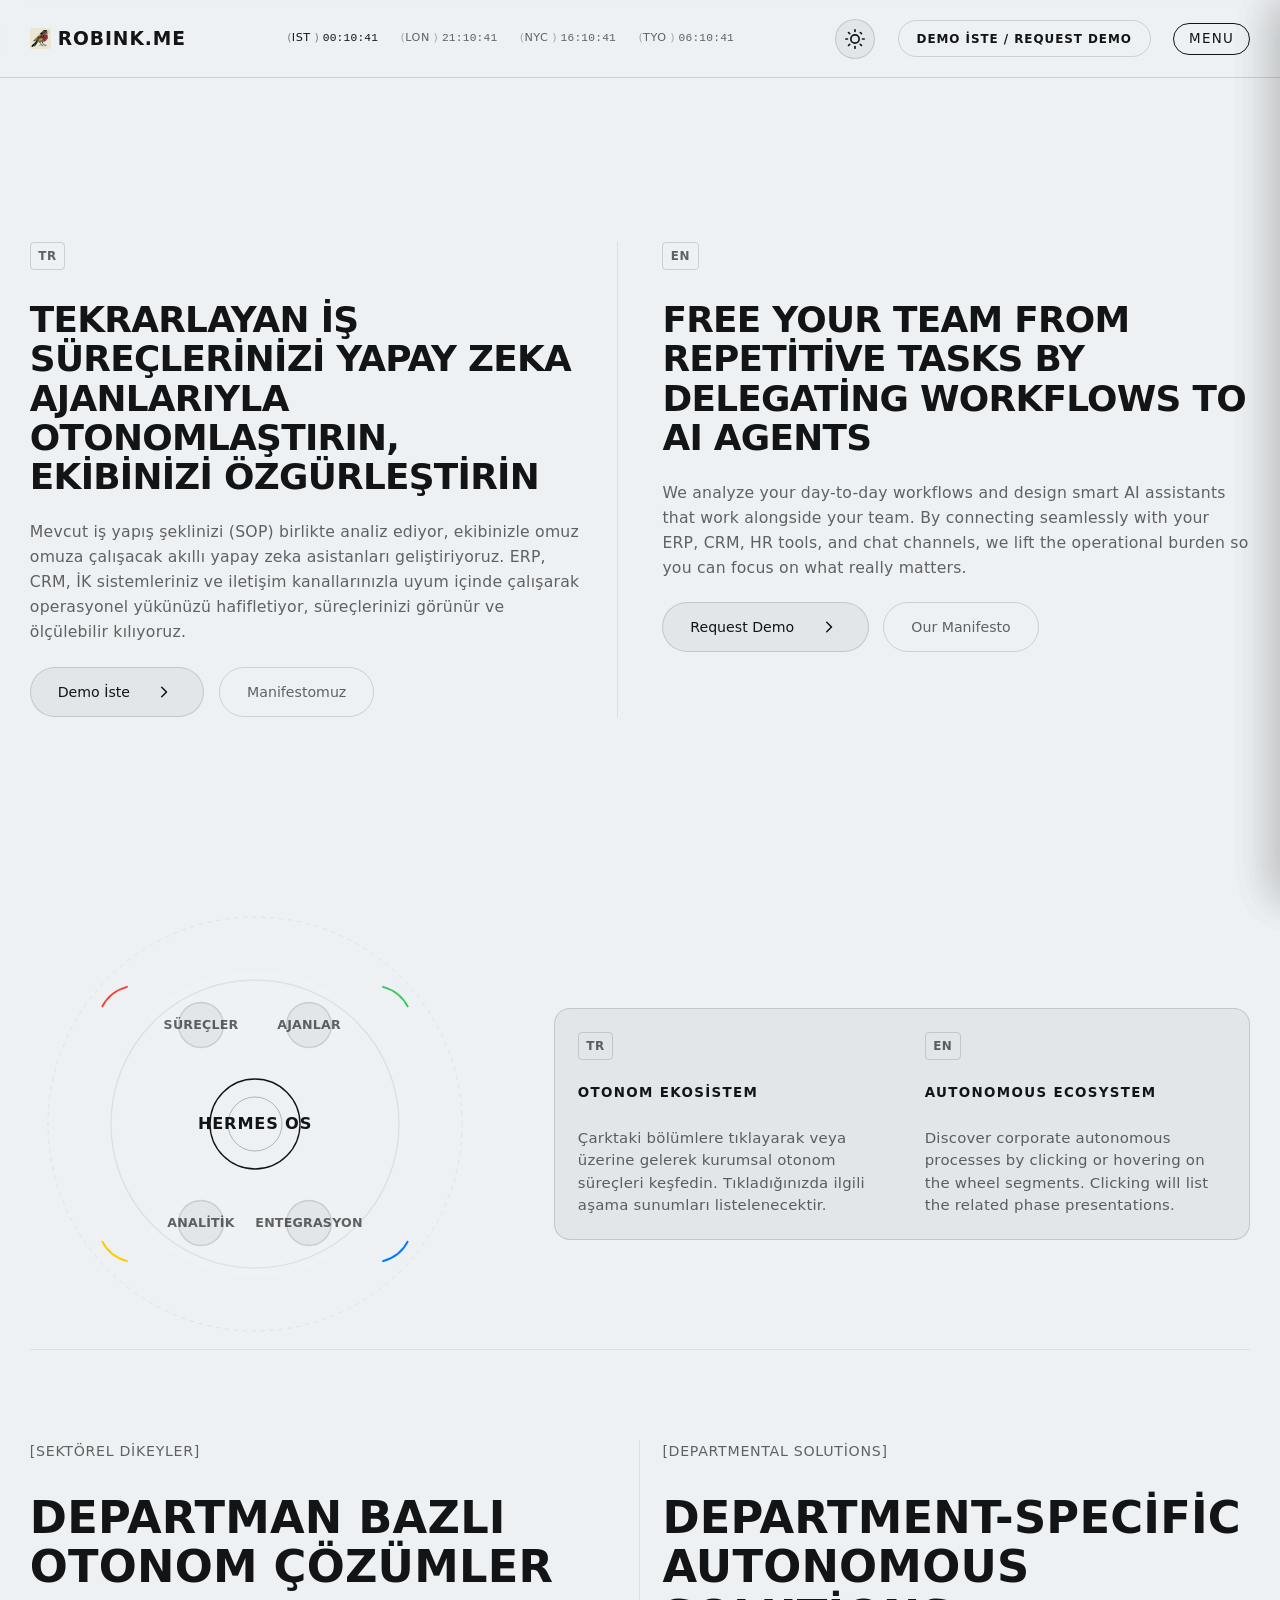
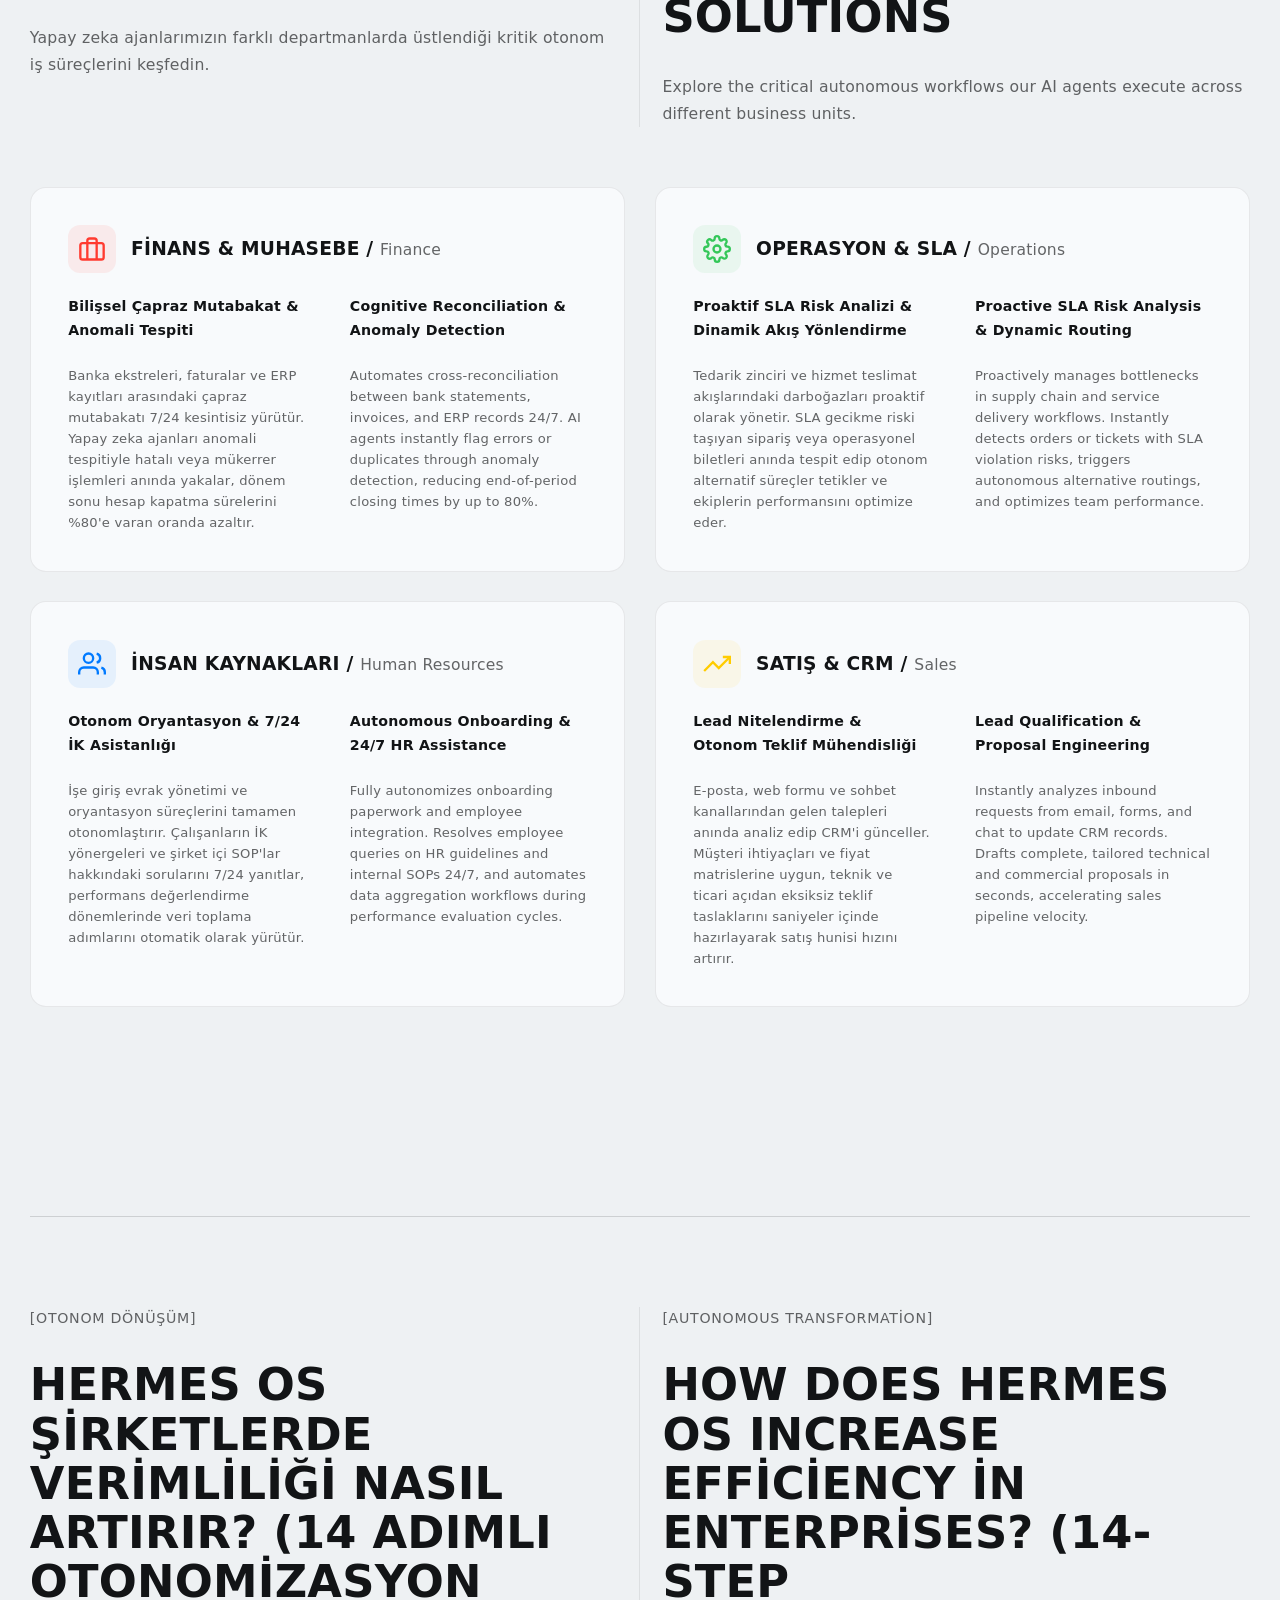
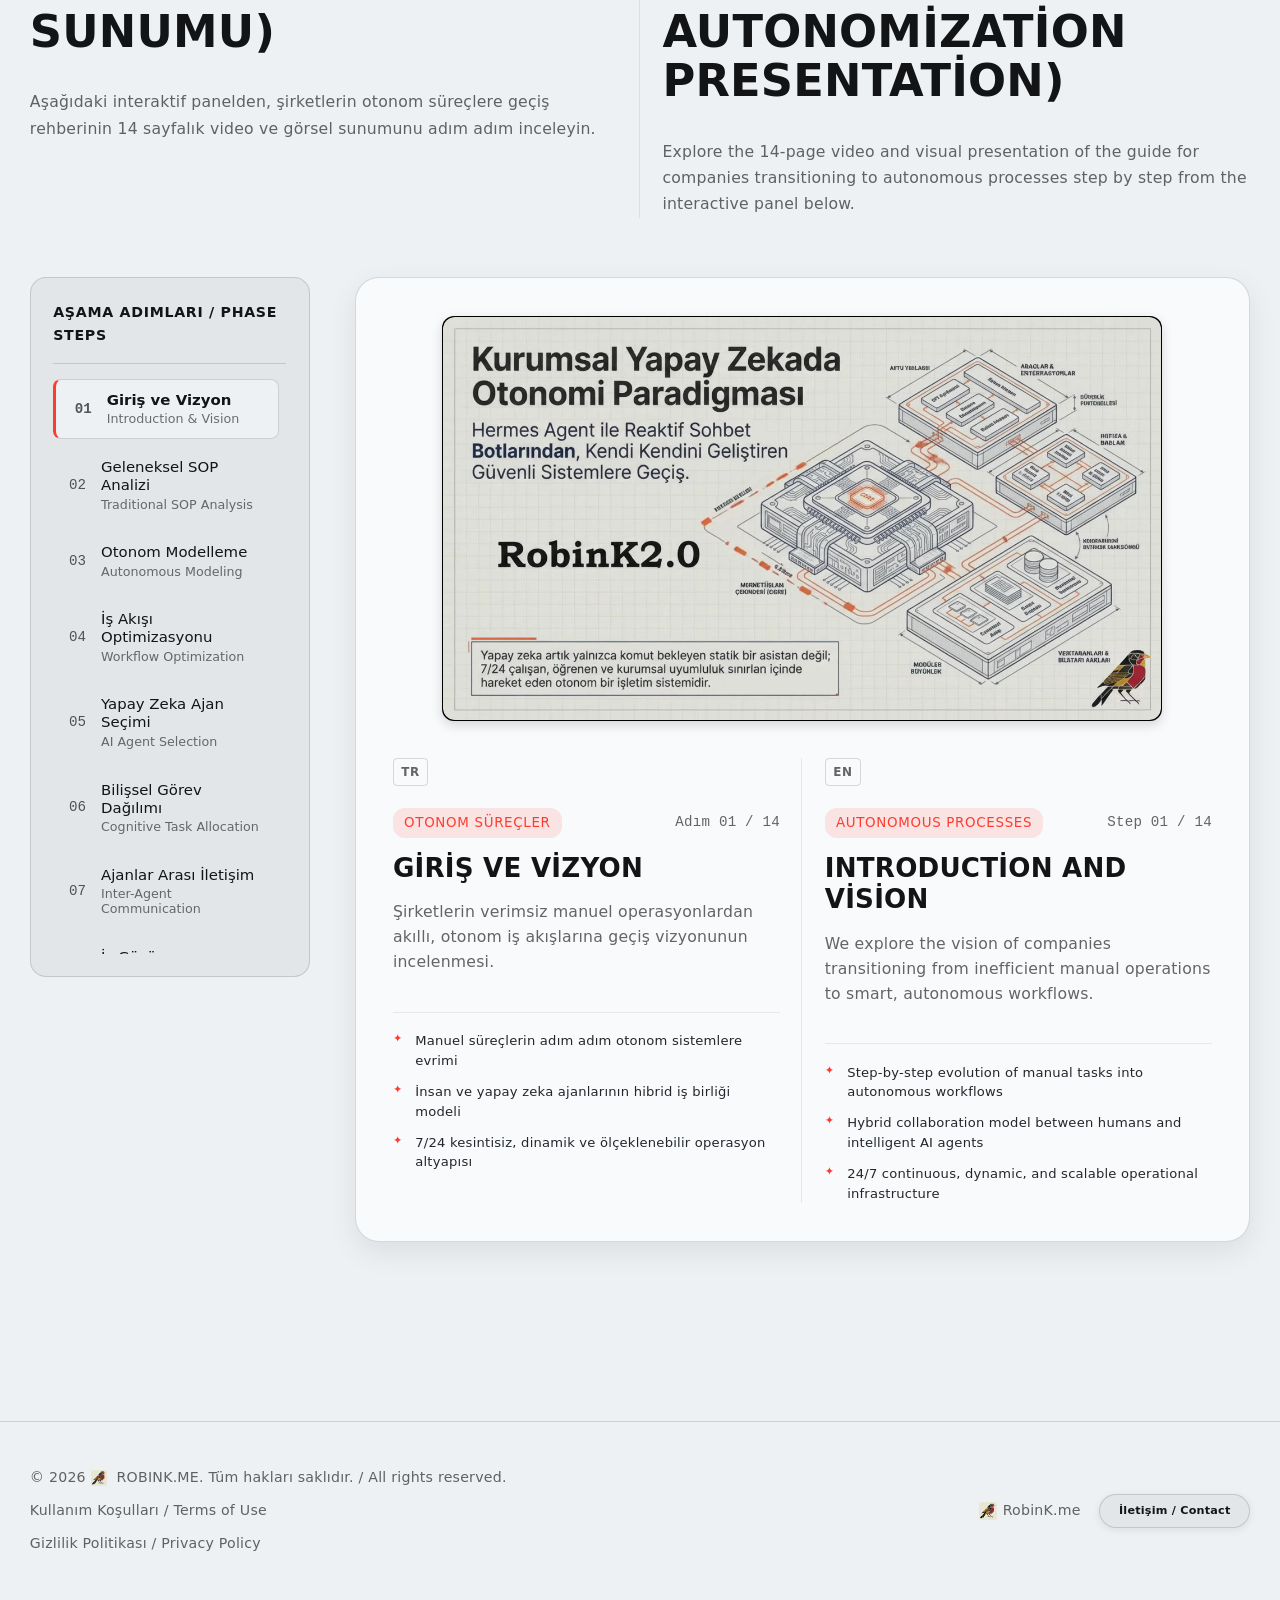
==== commit f5a74cba: "gn gn" ====
--- a/index.html
+++ b/index.html
@@ -1,6 +1,6 @@
 <!DOCTYPE html>
 
-<html data-theme="dark" lang="tr">
+<html data-theme="light" lang="tr">
 <head>
 <meta charset="utf-8"/>
 <meta content="width=device-width, initial-scale=1.0" name="viewport"/>
@@ -127,6 +127,30 @@
             "@type": "Answer",
             "text": "Sadece tekil görevleri otomatize etmekle kalmıyor, farklı AI ajanlarını orkestra gibi yöneten ve mevcut altyapınıza entegre olan merkezi bir işletim sistemi (Hermes OS) sunuyoruz. 14 adımlı çerçevemiz, süreci başından sonuna kadar şeffaf ve ölçülebilir kılar. / We don't just automate individual tasks; we offer a centralized operating system (Hermes OS) that manages different AI agents like an orchestra and integrates into your existing infrastructure. Our 14-step framework makes the process transparent and measurable from start to finish."
           }
+        },
+        {
+          "@type": "Question",
+          "name": "RobinK 2.0 danışmanlığı nedir ve şirketlere nasıl otomasyon rehberliği sağlar? / What is RobinK 2.0 consulting and how does it guide companies on how to automate?",
+          "acceptedAnswer": {
+            "@type": "Answer",
+            "text": "RobinK 2.0, sadece bir yazılım sağlayıcısı olmanın ötesinde, şirketlere 'nasıl otomatize olacakları' konusunda stratejik rehberlik sunan gelişmiş bir danışmanlık modelidir. Süreçlerinizi (SOP) analiz ederek otonom ajanlarla dönüşüm yol haritanızı tasarlar. / RobinK 2.0 is an advanced consulting framework that goes beyond software provision to guide companies on 'how to automate' strategically. It analyzes your operational processes (SOPs) and designs a roadmap for autonomous AI agent transformation."
+          }
+        },
+        {
+          "@type": "Question",
+          "name": "Açık kaynaklı yapay zeka ajanları ve Hermes Agent kurulumu ile ayarları nasıl gerçekleştirilir? / How is open-source AI agent and Hermes Agent installation and settings performed?",
+          "acceptedAnswer": {
+            "@type": "Answer",
+            "text": "Açık kaynaklı yapay zeka ajanlarının (özellikle Hermes Agent) kurumsal legacy ve bulut sistemlerine entegrasyonu, Ubuntu ve Docker tabanlı kalıcı ve izole konteyner mimarilerinde gerçekleştirilir. Hermes Agent ayarları, kurum içi güvenlik standartları ve API yetkilendirmelerine uygun olarak 7/24 çalışacak şekilde optimize edilir. / Integration of open-source AI agents (especially the Hermes Agent) into enterprise legacy and cloud systems is implemented on persistent and isolated Ubuntu/Docker container architectures. Hermes Agent settings are optimized for 24/7 autonomous operations in alignment with corporate security standards and API authorizations."
+          }
+        },
+        {
+          "@type": "Question",
+          "name": "Kurumsal otomasyon ve iş akışı optimizasyonu süreçlerinde RobinK'in rolü nedir? / What is RobinK's role in enterprise automation and workflow optimization?",
+          "acceptedAnswer": {
+            "@type": "Answer",
+            "text": "RobinK, kurumsal otomasyon ve iş akışı optimizasyonu süreçlerinde şirketlerin tekrarlayan iş adımlarını ve veri akışlarını yapay zeka ajanlarına devrederek zaman ve maliyet tasarrufu sağlar. Süreçlerinizi otonomlaştırarak verimliliğinizi maksimum seviyeye ulaştırır. / RobinK enables enterprise automation and workflow optimization by delegating repetitive tasks and data flows to autonomous AI agents, saving time and operational costs. It automates business processes to maximize productivity."
+          }
         }
       ]
     },
@@ -171,8 +195,8 @@
 <meta content="default-src 'self'; script-src 'self' 'unsafe-inline'; style-src 'self' https://fonts.googleapis.com 'unsafe-inline'; font-src 'self' https://fonts.gstatic.com; img-src 'self' data: https:; media-src 'self';" http-equiv="Content-Security-Policy"/>
 <link href="https://fonts.googleapis.com" rel="preconnect"/>
 <link crossorigin="" href="https://fonts.gstatic.com" rel="preconnect"/>
-<link as="style" href="https://fonts.googleapis.com/css2?family=Outfit:wght@300;400;500;600;700&amp;family=Syne:wght@700;800&amp;display=swap" rel="preload"/>
-<link href="https://fonts.googleapis.com/css2?family=Outfit:wght@300;400;500;600;700&amp;family=Syne:wght@700;800&amp;display=swap" rel="stylesheet"/>
+<link as="style" href="https://fonts.googleapis.com/css2?family=Bricolage+Grotesque:wght@700;800&amp;family=Inter:wght@300;400;500;600;700&amp;display=swap" rel="preload"/>
+<link href="https://fonts.googleapis.com/css2?family=Bricolage+Grotesque:wght@700;800&amp;family=Inter:wght@300;400;500;600;700&amp;display=swap" rel="stylesheet"/>
 <style id="critical-css">
 /* ==========================================================================
    CSS Design Tokens & Theme Variables
@@ -198,8 +222,8 @@
   --animation-long: var(--duration-long) var(--cubic-inout);
 
   /* Font Families with System Fallbacks */
-  --font-body: 'Outfit', system-ui, -apple-system, sans-serif;
-  --font-display: 'Syne', system-ui, -apple-system, sans-serif;
+  --font-body: 'Inter', system-ui, -apple-system, sans-serif;
+  --font-display: 'Bricolage Grotesque', system-ui, -apple-system, sans-serif;
 }
 
 /* Dark Mode Tokens (Default) */
@@ -245,7 +269,8 @@
   color: var(--color-text);
   font-family: var(--font-body);
   font-size: clamp(13px, 0.15vw + 13px, 15px); /* Professional adaptive scaling */
-  line-height: 1.6;
+  line-height: 1.68;
+  letter-spacing: 0.015em;
   overflow-x: hidden;
   transition: background-color var(--animation-inout), color var(--animation-inout);
   text-rendering: optimizeLegibility;
@@ -379,7 +404,7 @@
 }
 
 
-</style><link as="style" href="style.css" onload="this.onload=null;this.rel='stylesheet'" rel="preload"/><noscript><link href="style.css" rel="stylesheet"/></noscript>
+</style><link href="style.css" rel="stylesheet"/>
 <noscript>
 <style>
       #preloader { display: none !important; }
@@ -455,6 +480,7 @@
 <line x1="18.36" x2="19.78" y1="4.22" y2="5.64"></line>
 </svg>
 </button>
+<a aria-label="Demo İste / Request Demo" class="nav-cta-btn js-demo-trigger" href="index.html?action=demo">Demo İste / Request Demo</a>
 <button aria-label="Menu" class="nav-menu-btn" id="menu-trigger">
 <span class="menu-text-open">Menu</span>
 <span class="menu-text-close" style="display: none;">Close</span>
@@ -625,14 +651,14 @@
 <div class="hero-col">
 <span class="lang-indicator">TR</span>
 <h1 class="hero-title">
-              ŞİRKETLER İÇİN <br/>OTONOM İŞ SÜREÇLERİ <br/>İŞLETİM SİSTEMİ.
+              Tekrarlayan iş süreçlerinizi yapay zeka ajanlarıyla otonomlaştırın, ekibinizi özgürleştirin
             </h1>
 <p class="hero-desc">
-              Güvenin kurumlardan akıllı otonom sistemlere kaydığı bu yeni çağda, şirketlerin iş akışlarını, veri entegrasyonlarını ve yapay zeka ajanlarını tek bir merkezde birleştiriyoruz.
+              Mevcut iş yapış şeklinizi (SOP) birlikte analiz ediyor, ekibinizle omuz omuza çalışacak akıllı yapay zeka asistanları geliştiriyoruz. ERP, CRM, İK sistemleriniz ve iletişim kanallarınızla uyum içinde çalışarak operasyonel yükünüzü hafifletiyor, süreçlerinizi görünür ve ölçülebilir kılıyoruz.
             </p>
 <div class="hero-buttons">
-<button class="btn-primary" id="about-btn-tr">
-<span class="btn-text">Manifestomuz</span>
+<button class="btn-primary js-demo-trigger">
+<span class="btn-text">Demo İste</span>
 <span class="btn-icon">
 <svg class="arrow-svg" fill="none" viewbox="0 0 11 12" xmlns="http://www.w3.org/2000/svg">
 <path d="M2.696.696a.75.75 0 0 1 1.06 0L8.53 5.469a.75.75 0 0 1 0 1.061l-4.772 4.773a.75.75 0 0 1-1.06-1.061L6.937 6 2.696 1.758a.751.751 0 0 1 0-1.062Z" fill="currentColor"></path>
@@ -642,19 +668,22 @@
 <path class="circle-progress-path" d="M18 1.5 a16.5 16.5 0 1 1 0 33 a16.5 16.5 0 1 1 0 -33" fill="none" stroke="currentColor" stroke-dasharray="103.6" stroke-dashoffset="103.6" stroke-width="1.5"></path>
 </svg>
 </button>
+<button class="btn-secondary" id="about-btn-tr">
+<span class="btn-text">Manifestomuz</span>
+</button>
 </div>
 </div>
 <div class="hero-col hero-col-en">
 <span class="lang-indicator">EN</span>
 <h1 class="hero-title">
-              AUTONOMOUS <br/>PROCESSES <br/>SYSTEM <br/>FOR ENTERPRISES.
+              Free your team from repetitive tasks by delegating workflows to AI agents
             </h1>
 <p class="hero-desc">
-              In this new era where trust shifts from institutions to intelligent autonomous systems, we unify enterprise workflows, data integrations, and AI agents into a single center.
+              We analyze your day-to-day workflows and design smart AI assistants that work alongside your team. By connecting seamlessly with your ERP, CRM, HR tools, and chat channels, we lift the operational burden so you can focus on what really matters.
             </p>
 <div class="hero-buttons">
-<button class="btn-primary" id="about-btn-en">
-<span class="btn-text">Our Manifesto</span>
+<button class="btn-primary js-demo-trigger">
+<span class="btn-text">Request Demo</span>
 <span class="btn-icon">
 <svg class="arrow-svg" fill="none" viewbox="0 0 11 12" xmlns="http://www.w3.org/2000/svg">
 <path d="M2.696.696a.75.75 0 0 1 1.06 0L8.53 5.469a.75.75 0 0 1 0 1.061l-4.772 4.773a.75.75 0 0 1-1.06-1.061L6.937 6 2.696 1.758a.751.751 0 0 1 0-1.062Z" fill="currentColor"></path>
@@ -663,6 +692,9 @@
 <svg class="btn-circle-progress" viewbox="0 0 36 36">
 <path class="circle-progress-path" d="M18 1.5 a16.5 16.5 0 1 1 0 33 a16.5 16.5 0 1 1 0 -33" fill="none" stroke="currentColor" stroke-dasharray="103.6" stroke-dashoffset="103.6" stroke-width="1.5"></path>
 </svg>
+</button>
+<button class="btn-secondary" id="about-btn-en">
+<span class="btn-text">Our Manifesto</span>
 </button>
 </div>
 </div>
@@ -723,8 +755,115 @@
 </div>
 </article></div>
 </div>
-</div> <!-- End portal-right-col -->
-<!-- End portal-split-layout -->
+</div> <!-- End portal-split-layout -->
+<section class="departments-section">
+<div class="section-header-block" style="max-width: 100%;">
+<article class="bilingual-wrapper with-separator">
+<div class="bilingual-col">
+<span class="section-tag">[Sektörel Dikeyler]</span>
+<h2 class="section-heading-title">Departman Bazlı Otonom Çözümler</h2>
+<p class="section-heading-desc">Yapay zeka ajanlarımızın farklı departmanlarda üstlendiği kritik otonom iş süreçlerini keşfedin.</p>
+</div>
+<div class="bilingual-col">
+<span class="section-tag">[Departmental Solutions]</span>
+<h2 class="section-heading-title">Department-Specific Autonomous Solutions</h2>
+<p class="section-heading-desc">Explore the critical autonomous workflows our AI agents execute across different business units.</p>
+</div>
+</article>
+</div>
+<div class="departments-grid">
+<!-- Card 1: Finance -->
+<div class="department-card border-red">
+<div class="dep-card-header">
+<span class="dep-icon-w color-red">
+<svg fill="none" stroke="currentColor" stroke-width="2" viewbox="0 0 24 24" xmlns="http://www.w3.org/2000/svg">
+<rect height="14" rx="2" ry="2" width="20" x="2" y="7"></rect>
+<path d="M16 21V5a2 2 0 0 0-2-2h-4a2 2 0 0 0-2 2v16"></path>
+</svg>
+</span>
+<h3 class="dep-name">Finans &amp; Muhasebe / <small>Finance</small></h3>
+</div>
+<article class="bilingual-wrapper">
+<div class="bilingual-col">
+<h4 class="dep-process-title">Bilişsel Çapraz Mutabakat &amp; Anomali Tespiti</h4>
+<p class="dep-desc">Banka ekstreleri, faturalar ve ERP kayıtları arasındaki çapraz mutabakatı 7/24 kesintisiz yürütür. Yapay zeka ajanları anomali tespitiyle hatalı veya mükerrer işlemleri anında yakalar, dönem sonu hesap kapatma sürelerini %80'e varan oranda azaltır.</p>
+</div>
+<div class="bilingual-col">
+<h4 class="dep-process-title">Cognitive Reconciliation &amp; Anomaly Detection</h4>
+<p class="dep-desc">Automates cross-reconciliation between bank statements, invoices, and ERP records 24/7. AI agents instantly flag errors or duplicates through anomaly detection, reducing end-of-period closing times by up to 80%.</p>
+</div>
+</article>
+</div>
+<!-- Card 2: Operations -->
+<div class="department-card border-green">
+<div class="dep-card-header">
+<span class="dep-icon-w color-green">
+<svg fill="none" stroke="currentColor" stroke-width="2" viewbox="0 0 24 24" xmlns="http://www.w3.org/2000/svg">
+<circle cx="12" cy="12" r="3"></circle>
+<path d="M19.4 15a1.65 1.65 0 0 0 .33 1.82l.06.06a2 2 0 1 1-2.83 2.83l-.06-.06a1.65 1.65 0 0 0-1.82-.33 1.65 1.65 0 0 0-1 1.51V21a2 2 0 0 1-4 0v-.09A1.65 1.65 0 0 0 9 19.4a1.65 1.65 0 0 0-1.82.33l-.06.06a2 2 0 1 1-2.83-2.83l.06-.06a1.65 1.65 0 0 0 .33-1.82 1.65 1.65 0 0 0-1.51-1H3a2 2 0 0 1 0-4h.09A1.65 1.65 0 0 0 4.6 9a1.65 1.65 0 0 0-.33-1.82l-.06-.06a2 2 0 1 1 2.83-2.83l.06.06a1.65 1.65 0 0 0 1.82.33H9a1.65 1.65 0 0 0 1-1.51V3a2 2 0 0 1 4 0v.09a1.65 1.65 0 0 0 1 1.51 1.65 1.65 0 0 0 1.82-.33l.06-.06a2 2 0 1 1 2.83 2.83l-.06.06a1.65 1.65 0 0 0-.33 1.82V9a1.65 1.65 0 0 0 1.51 1H21a2 2 0 0 1 0 4h-.09a1.65 1.65 0 0 0-1.51 1z"></path>
+</svg>
+</span>
+<h3 class="dep-name">Operasyon &amp; SLA / <small>Operations</small></h3>
+</div>
+<article class="bilingual-wrapper">
+<div class="bilingual-col">
+<h4 class="dep-process-title">Proaktif SLA Risk Analizi &amp; Dinamik Akış Yönlendirme</h4>
+<p class="dep-desc">Tedarik zinciri ve hizmet teslimat akışlarındaki darboğazları proaktif olarak yönetir. SLA gecikme riski taşıyan sipariş veya operasyonel biletleri anında tespit edip otonom alternatif süreçler tetikler ve ekiplerin performansını optimize eder.</p>
+</div>
+<div class="bilingual-col">
+<h4 class="dep-process-title">Proactive SLA Risk Analysis &amp; Dynamic Routing</h4>
+<p class="dep-desc">Proactively manages bottlenecks in supply chain and service delivery workflows. Instantly detects orders or tickets with SLA violation risks, triggers autonomous alternative routings, and optimizes team performance.</p>
+</div>
+</article>
+</div>
+<!-- Card 3: HR -->
+<div class="department-card border-blue">
+<div class="dep-card-header">
+<span class="dep-icon-w color-blue">
+<svg fill="none" stroke="currentColor" stroke-width="2" viewbox="0 0 24 24" xmlns="http://www.w3.org/2000/svg">
+<path d="M17 21v-2a4 4 0 0 0-4-4H5a4 4 0 0 0-4 4v2"></path>
+<circle cx="9" cy="7" r="4"></circle>
+<path d="M23 21v-2a4 4 0 0 0-3-3.87"></path>
+<path d="M16 3.13a4 4 0 0 1 0 7.75"></path>
+</svg>
+</span>
+<h3 class="dep-name">İnsan Kaynakları / <small>Human Resources</small></h3>
+</div>
+<article class="bilingual-wrapper">
+<div class="bilingual-col">
+<h4 class="dep-process-title">Otonom Oryantasyon &amp; 7/24 İK Asistanlığı</h4>
+<p class="dep-desc">İşe giriş evrak yönetimi ve oryantasyon süreçlerini tamamen otonomlaştırır. Çalışanların İK yönergeleri ve şirket içi SOP'lar hakkındaki sorularını 7/24 yanıtlar, performans değerlendirme dönemlerinde veri toplama adımlarını otomatik olarak yürütür.</p>
+</div>
+<div class="bilingual-col">
+<h4 class="dep-process-title">Autonomous Onboarding &amp; 24/7 HR Assistance</h4>
+<p class="dep-desc">Fully autonomizes onboarding paperwork and employee integration. Resolves employee queries on HR guidelines and internal SOPs 24/7, and automates data aggregation workflows during performance evaluation cycles.</p>
+</div>
+</article>
+</div>
+<!-- Card 4: Sales -->
+<div class="department-card border-yellow">
+<div class="dep-card-header">
+<span class="dep-icon-w color-yellow">
+<svg fill="none" stroke="currentColor" stroke-width="2" viewbox="0 0 24 24" xmlns="http://www.w3.org/2000/svg">
+<path d="M23 6l-9.5 9.5-5-5L1 18"></path>
+<polyline points="17 6 23 6 23 12"></polyline>
+</svg>
+</span>
+<h3 class="dep-name">Satış &amp; CRM / <small>Sales</small></h3>
+</div>
+<article class="bilingual-wrapper">
+<div class="bilingual-col">
+<h4 class="dep-process-title">Lead Nitelendirme &amp; Otonom Teklif Mühendisliği</h4>
+<p class="dep-desc">E-posta, web formu ve sohbet kanallarından gelen talepleri anında analiz edip CRM'i günceller. Müşteri ihtiyaçları ve fiyat matrislerine uygun, teknik ve ticari açıdan eksiksiz teklif taslaklarını saniyeler içinde hazırlayarak satış hunisi hızını artırır.</p>
+</div>
+<div class="bilingual-col">
+<h4 class="dep-process-title">Lead Qualification &amp; Proposal Engineering</h4>
+<p class="dep-desc">Instantly analyzes inbound requests from email, forms, and chat to update CRM records. Drafts complete, tailored technical and commercial proposals in seconds, accelerating sales pipeline velocity.</p>
+</div>
+</article>
+</div>
+</div>
+</section>
 <section class="presentation-section" id="presentation-deck">
 <div class="section-header-block" style="max-width: 100%;">
 <article class="bilingual-wrapper with-separator">
@@ -846,7 +985,9 @@
 <div class="presentation-showcase">
 <div class="deck-card">
 <div class="video-container-w">
-<img alt="Otonom Süreç Sunumu / Autonomous Process Presentation" height="450" id="deck-gif" loading="lazy" src="assets/videos/1-sayfa.webp" width="800"/>
+<video autoplay="" height="450" id="deck-video" loop="" muted="" playsinline="" style="width: 100%; height: auto; display: block; border-radius: 12px;" width="800">
+<source id="deck-video-source" src="assets/videos/1-sayfa.webm" type="video/webm"/>
+</video>
 </div>
 <div class="deck-meta">
 <article class="bilingual-wrapper with-separator">
@@ -860,6 +1001,9 @@
 <p class="deck-desc" id="deck-desc-tr">
                       Kurumsal yapıların geleceği otonom işletim sistemlerinde yatıyor. Bu sayfada, şirketlerin verimsiz manuel operasyonlardan akıllı, otonom iş akışlarına geçiş vizyonunu inceliyoruz.
                     </p>
+<ul class="deck-details-list" id="deck-details-tr">
+<!-- JS will dynamically populate bullet points here -->
+</ul>
 </div>
 <div class="bilingual-col">
 <span class="lang-indicator">EN</span>
@@ -871,6 +1015,9 @@
 <p class="deck-desc" id="deck-desc-en">
                       The future of corporate structures lies in autonomous operating systems. On this page, we explore the vision of companies transitioning from inefficient manual operations to smart, autonomous workflows.
                     </p>
+<ul class="deck-details-list" id="deck-details-en">
+<!-- JS will dynamically populate bullet points here -->
+</ul>
 </div>
 </article></div>
 </div>
@@ -1105,6 +1252,50 @@
 </article></div>
 </div>
 </div>
+<!-- Demo Request Modal -->
+<div class="modal-w" id="demo-modal">
+<div class="modal-backdrop"></div>
+<div class="modal-layout">
+<div class="modal-header">
+<div class="modal-title-w">
+<h2 class="modal-title">Demo İste / Request Demo</h2>
+<p class="modal-subtitle">Süreçlerinizi otonomlaştırmak için ilk adımı atın.</p>
+</div>
+<button aria-label="Kapat" class="btn-close" id="demo-close">Kapat</button>
+</div>
+<div class="modal-content">
+<form class="demo-form-w" id="demo-form">
+<div class="form-group">
+<label for="demo-name">Adınız Soyadınız &amp; Şirketiniz / Name &amp; Company</label>
+<input id="demo-name" name="name" placeholder="Ahmet Yılmaz, ABC Lojistik" required="" type="text"/>
+</div>
+<div class="form-group">
+<label for="demo-email">Kurumsal E-posta Adresiniz / Corporate Email</label>
+<input id="demo-email" name="email" placeholder="ahmet@sirketiniz.com" required="" type="email"/>
+</div>
+<div class="form-group">
+<label for="demo-process">En çok zaman alan iş süreciniz nedir? / Most Time-Consuming Process</label>
+<textarea id="demo-process" name="process" placeholder="Örn: Fatura mutabakatı, veri girişleri, haftalık rapor hazırlama..." required="" rows="3"></textarea>
+</div>
+<button class="btn-primary form-submit-btn" type="submit">
+<span class="btn-text">Talebi Gönder / Submit Request</span>
+<span class="btn-icon">
+<svg class="arrow-svg" fill="none" viewbox="0 0 11 12" xmlns="http://www.w3.org/2000/svg">
+<path d="M2.696.696a.75.75 0 0 1 1.06 0L8.53 5.469a.75.75 0 0 1 0 1.061l-4.772 4.773a.75.75 0 0 1-1.06-1.061L6.937 6 2.696 1.758a.751.751 0 0 1 0-1.062Z" fill="currentColor"></path>
+</svg>
+</span>
+</button>
+</form>
+<div class="form-success-message" id="demo-success-msg" style="display: none;">
+<svg class="success-icon" fill="none" stroke="currentColor" viewbox="0 0 24 24" xmlns="http://www.w3.org/2000/svg">
+<path d="M5 13l4 4L19 7" stroke-linecap="round" stroke-linejoin="round" stroke-width="2"></path>
+</svg>
+<p class="success-title">Talebiniz Alındı! / Request Received!</p>
+<p class="success-desc">En kısa sürede sizinle iletişime geçeceğiz. Teşekkürler.</p>
+</div>
+</div>
+</div>
+</div>
 <script src="app.js"></script>
 </body>
 </html>
--- a/style.css
+++ b/style.css
@@ -22,8 +22,8 @@
   --animation-long: var(--duration-long) var(--cubic-inout);
 
   /* Font Families with System Fallbacks */
-  --font-body: 'Outfit', system-ui, -apple-system, sans-serif;
-  --font-display: 'Syne', system-ui, -apple-system, sans-serif;
+  --font-body: 'Inter', system-ui, -apple-system, sans-serif;
+  --font-display: 'Bricolage Grotesque', system-ui, -apple-system, sans-serif;
 }
 
 /* Dark Mode Tokens (Default) */
@@ -69,7 +69,8 @@
   color: var(--color-text);
   font-family: var(--font-body);
   font-size: clamp(13px, 0.15vw + 13px, 15px); /* Professional adaptive scaling */
-  line-height: 1.6;
+  line-height: 1.68;
+  letter-spacing: 0.015em;
   overflow-x: hidden;
   transition: background-color var(--animation-inout), color var(--animation-inout);
   text-rendering: optimizeLegibility;
@@ -1967,5 +1968,340 @@
   }
 }
 
-
-
+/* ==========================================================================
+   10. Outline & CTA Button Styles
+   ========================================================================== */
+
+.btn-secondary {
+  display: inline-flex;
+  align-items: center;
+  justify-content: center;
+  padding: 0.8rem 1.8rem;
+  border-radius: 30px;
+  border: 1px solid var(--color-border);
+  background-color: transparent;
+  color: var(--color-text-dim);
+  font-weight: 500;
+  font-size: 0.95rem;
+  transition: border-color var(--animation-short), color var(--animation-short), background-color var(--animation-short);
+}
+
+.btn-secondary:hover {
+  border-color: var(--color-text);
+  color: var(--color-text);
+  background-color: rgba(var(--color-text), 0.03);
+}
+
+.nav-cta-btn {
+  font-size: 0.8rem;
+  font-weight: 600;
+  text-transform: uppercase;
+  letter-spacing: 0.08em;
+  padding: 0.5rem 1.2rem;
+  border: 1px solid var(--color-border);
+  border-radius: 20px;
+  background-color: transparent;
+  color: var(--color-text);
+  transition: border-color var(--animation-short), background-color var(--animation-short), color var(--animation-short);
+}
+
+.nav-cta-btn:hover {
+  border-color: var(--color-text);
+  background-color: var(--color-text);
+  color: var(--color-bg);
+}
+
+.hero-buttons {
+  display: flex;
+  gap: 1rem;
+  flex-wrap: wrap;
+}
+
+/* ==========================================================================
+   11. Department-Specific Autonomous Solutions Grid
+   ========================================================================== */
+
+.departments-section {
+  padding: 6rem 0;
+  border-top: 1px solid var(--color-border-dim);
+}
+
+.departments-grid {
+  display: grid;
+  grid-template-columns: repeat(2, 1fr);
+  gap: 2rem;
+  margin-top: 3rem;
+}
+
+@media (max-width: 991px) {
+  .departments-grid {
+    grid-template-columns: 1fr;
+    gap: 1.5rem;
+  }
+}
+
+.department-card {
+  background-color: var(--card-bg);
+  border: 1px solid var(--color-border-dim);
+  border-radius: 16px;
+  padding: 2.5rem;
+  transition: transform var(--animation-short), border-color var(--animation-short), box-shadow var(--animation-short);
+  display: flex;
+  flex-direction: column;
+  gap: 1.5rem;
+}
+
+.department-card:hover {
+  transform: translateY(-4px);
+  box-shadow: 0 10px 30px var(--color-shadow);
+}
+
+.department-card.border-red:hover { border-color: var(--accent-red); }
+.department-card.border-green:hover { border-color: var(--accent-green); }
+.department-card.border-blue:hover { border-color: var(--accent-blue); }
+.department-card.border-yellow:hover { border-color: var(--accent-yellow); }
+
+.dep-card-header {
+  display: flex;
+  align-items: center;
+  gap: 1rem;
+}
+
+.dep-icon-w {
+  display: flex;
+  align-items: center;
+  justify-content: center;
+  width: 48px;
+  height: 48px;
+  border-radius: 12px;
+  background-color: rgba(var(--color-text), 0.03);
+  padding: 10px;
+}
+
+.dep-icon-w.color-red { color: var(--accent-red); background-color: rgba(255, 59, 48, 0.08); }
+.dep-icon-w.color-green { color: var(--accent-green); background-color: rgba(52, 199, 89, 0.08); }
+.dep-icon-w.color-blue { color: var(--accent-blue); background-color: rgba(0, 122, 255, 0.08); }
+.dep-icon-w.color-yellow { color: var(--accent-yellow); background-color: rgba(255, 204, 0, 0.08); }
+
+.dep-name {
+  font-family: var(--font-display);
+  font-size: 1.25rem;
+  font-weight: 700;
+  text-transform: uppercase;
+}
+
+.dep-name small {
+  font-family: var(--font-body);
+  font-weight: 400;
+  text-transform: none;
+  color: var(--color-text-dim);
+}
+
+.dep-process-title {
+  font-size: 0.95rem;
+  font-weight: 600;
+  margin-bottom: 0.5rem;
+  color: var(--color-text);
+}
+
+.dep-desc {
+  font-size: 0.88rem;
+  line-height: 1.6;
+  color: var(--color-text-dim);
+  font-weight: 300;
+}
+
+/* ==========================================================================
+   12. Demo Request Modal Styling
+   ========================================================================== */
+
+.modal-w {
+  position: fixed;
+  inset: 0;
+  z-index: 150;
+  display: flex;
+  align-items: center;
+  justify-content: center;
+  opacity: 0;
+  pointer-events: none;
+  transition: opacity 0.4s var(--cubic-default);
+  padding: 1.5rem;
+}
+
+.modal-w.open {
+  opacity: 1;
+  pointer-events: all;
+}
+
+.modal-backdrop {
+  position: absolute;
+  inset: 0;
+  background-color: rgba(0, 0, 0, 0.4);
+  backdrop-filter: blur(8px);
+  -webkit-backdrop-filter: blur(8px);
+}
+
+.modal-layout {
+  position: relative;
+  background-color: var(--color-bg);
+  border: 1px solid var(--color-border);
+  border-radius: 20px;
+  width: 100%;
+  max-width: 580px;
+  padding: 3rem;
+  z-index: 2;
+  box-shadow: 0 20px 50px var(--color-shadow);
+  transform: scale(0.9) translateY(20px);
+  transition: transform 0.4s var(--cubic-default);
+}
+
+.modal-w.open .modal-layout {
+  transform: scale(1) translateY(0);
+}
+
+.modal-header {
+  display: flex;
+  justify-content: space-between;
+  align-items: flex-start;
+  margin-bottom: 2.5rem;
+}
+
+.modal-title {
+  font-family: var(--font-display);
+  font-size: 1.75rem;
+  font-weight: 700;
+  text-transform: uppercase;
+  line-height: 1.2;
+}
+
+.modal-subtitle {
+  font-size: 0.9rem;
+  color: var(--color-text-dim);
+  margin-top: 0.35rem;
+}
+
+.demo-form-w {
+  display: flex;
+  flex-direction: column;
+  gap: 1.5rem;
+}
+
+.form-group {
+  display: flex;
+  flex-direction: column;
+  gap: 0.5rem;
+}
+
+.form-group label {
+  font-size: 0.85rem;
+  font-weight: 500;
+  color: var(--color-text);
+  letter-spacing: 0.02em;
+}
+
+.form-group input,
+.form-group textarea {
+  background-color: var(--color-bg-dim);
+  border: 1px solid var(--color-border);
+  border-radius: 8px;
+  padding: 0.85rem 1rem;
+  color: var(--color-text);
+  font-family: var(--font-body);
+  font-size: 0.95rem;
+  outline: none;
+  transition: border-color var(--animation-short), background-color var(--animation-short);
+}
+
+.form-group input::placeholder,
+.form-group textarea::placeholder {
+  color: var(--color-text-dim);
+  opacity: 0.6;
+}
+
+.form-group input:focus,
+.form-group textarea:focus {
+  border-color: var(--color-text);
+  background-color: var(--color-bg);
+}
+
+.form-submit-btn {
+  margin-top: 1rem;
+  align-self: flex-start;
+}
+
+.form-success-message {
+  display: flex;
+  flex-direction: column;
+  align-items: center;
+  text-align: center;
+  padding: 2rem 0;
+  animation: fadeIn 0.5s var(--cubic-default) forwards;
+}
+
+.success-icon {
+  width: 64px;
+  height: 64px;
+  color: var(--accent-green);
+  margin-bottom: 1.5rem;
+}
+
+.success-title {
+  font-family: var(--font-display);
+  font-size: 1.5rem;
+  font-weight: 700;
+  margin-bottom: 0.5rem;
+  text-transform: uppercase;
+}
+
+.success-desc {
+  font-size: 0.95rem;
+  color: var(--color-text-dim);
+}
+
+@keyframes fadeIn {
+  from { opacity: 0; transform: translateY(10px); }
+  to { opacity: 1; transform: translateY(0); }
+}
+
+@media (max-width: 576px) {
+  .modal-layout {
+    padding: 2rem;
+  }
+}
+
+/* Presentation dynamic deck list styling */
+.deck-details-list {
+  margin-top: 1.5rem;
+  list-style: none;
+  display: flex;
+  flex-direction: column;
+  gap: 0.75rem;
+  padding: 0;
+  border-top: 1px solid var(--color-border-dim);
+  padding-top: 1.25rem;
+}
+
+.deck-details-list li {
+  font-size: 0.88rem;
+  line-height: 1.5;
+  color: var(--color-text);
+  position: relative;
+  padding-left: 1.5rem;
+  font-weight: 300;
+}
+
+.deck-details-list li::before {
+  content: "✦";
+  position: absolute;
+  left: 0;
+  top: 0;
+  color: var(--accent-red);
+  font-size: 0.75rem;
+}
+
+[data-theme="light"] .deck-details-list li {
+  color: #23272b;
+}
+
+
+
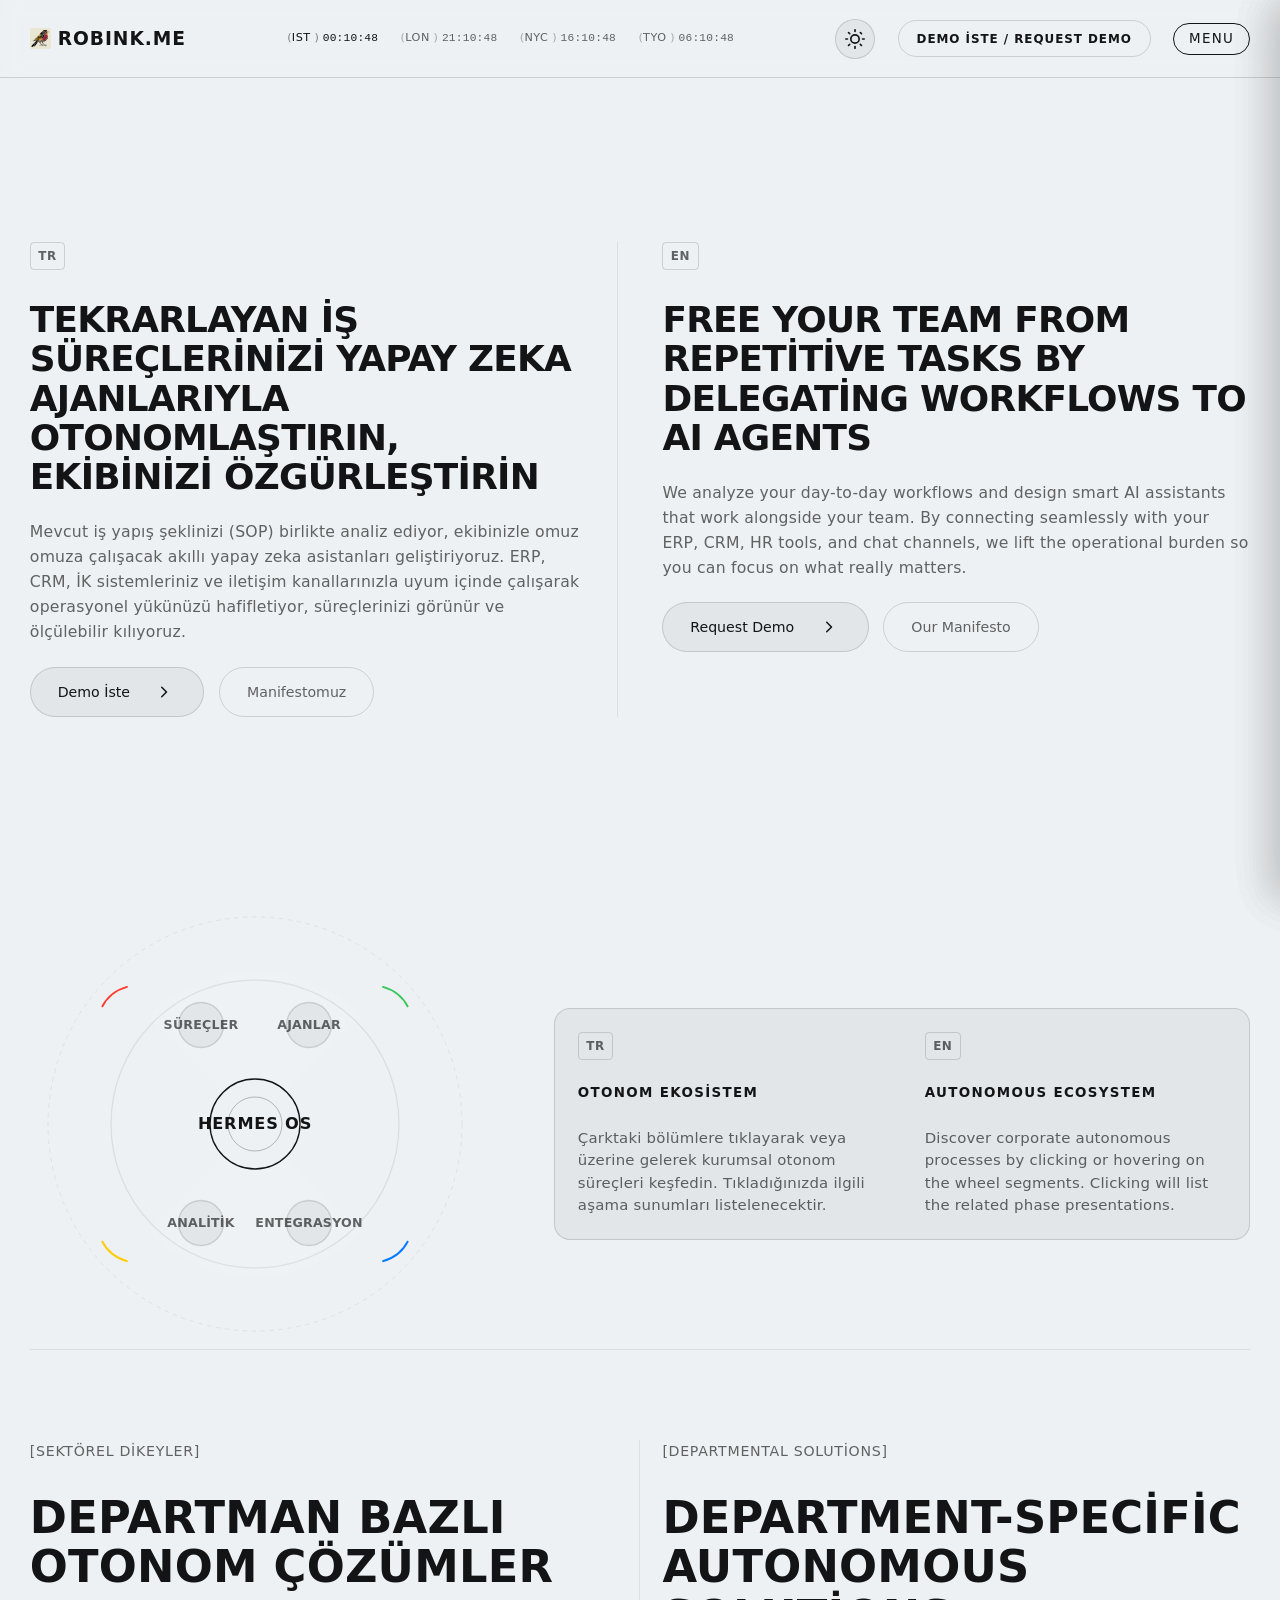
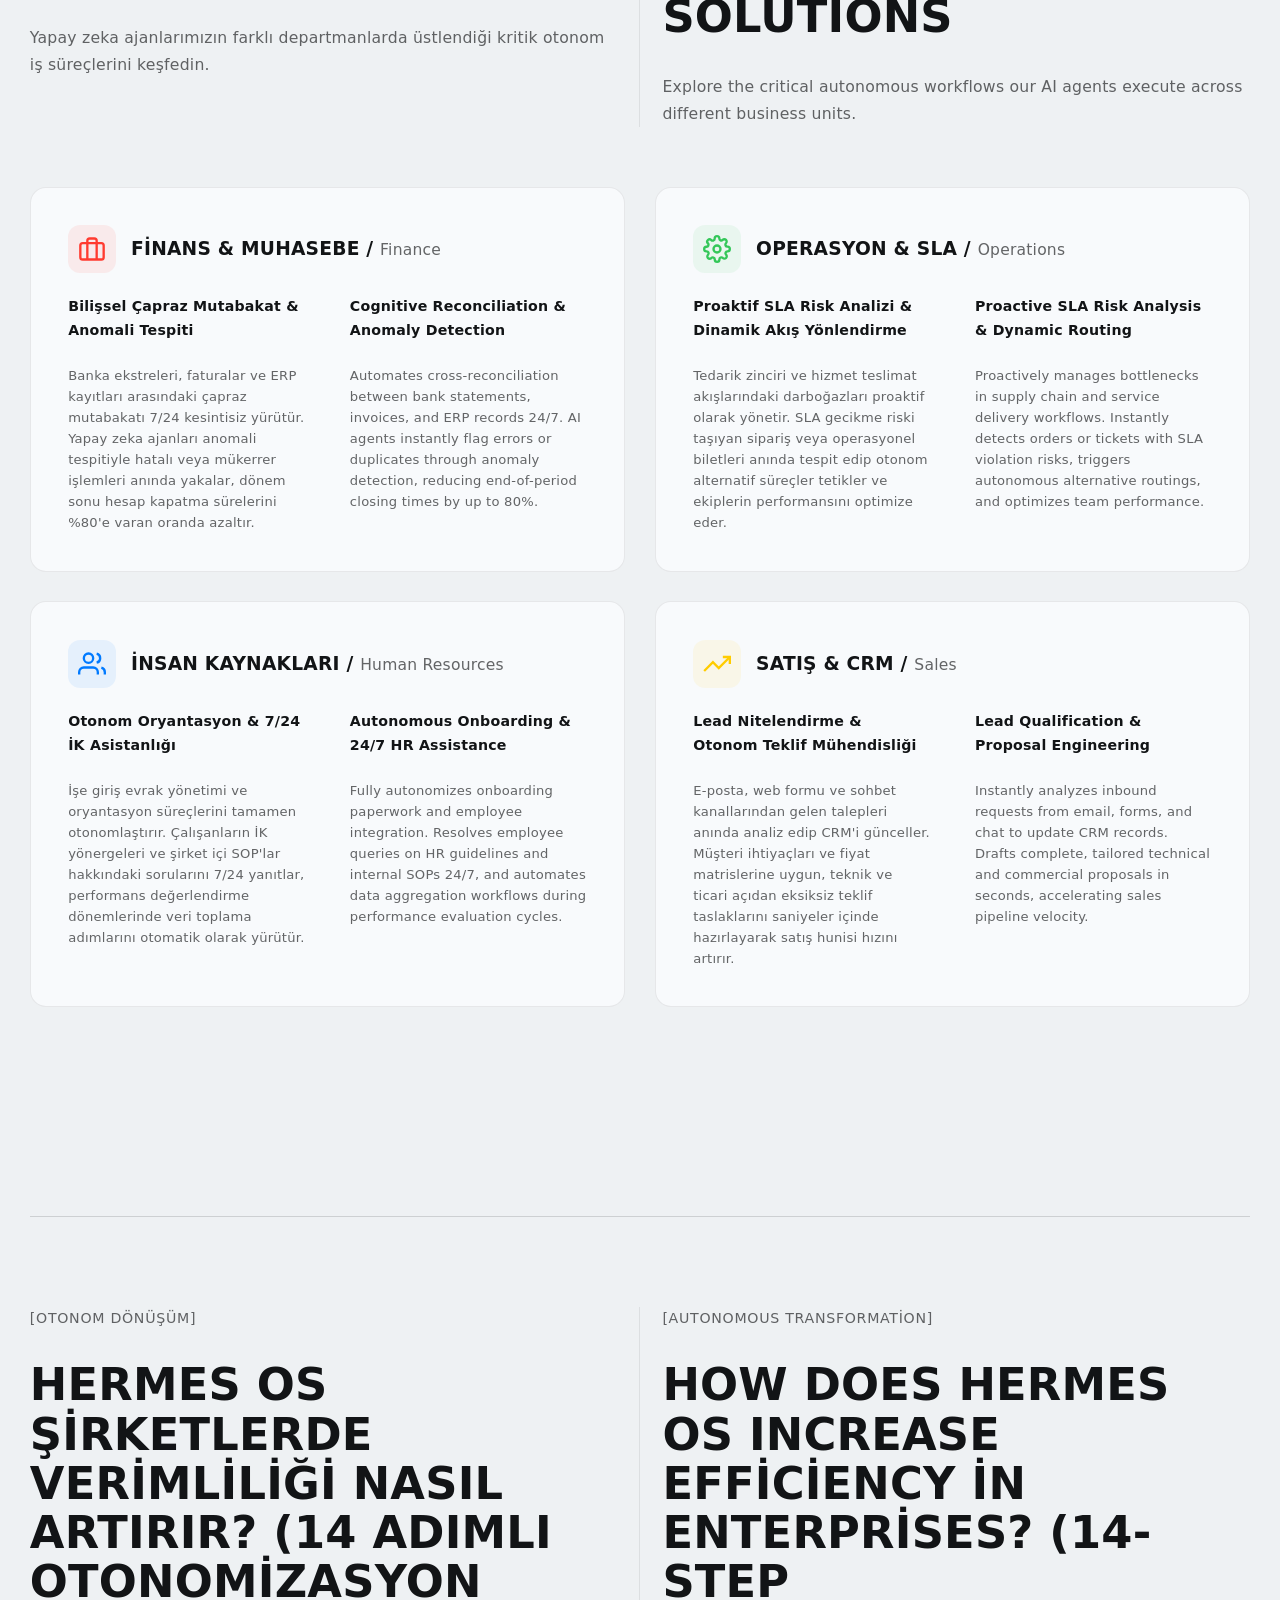
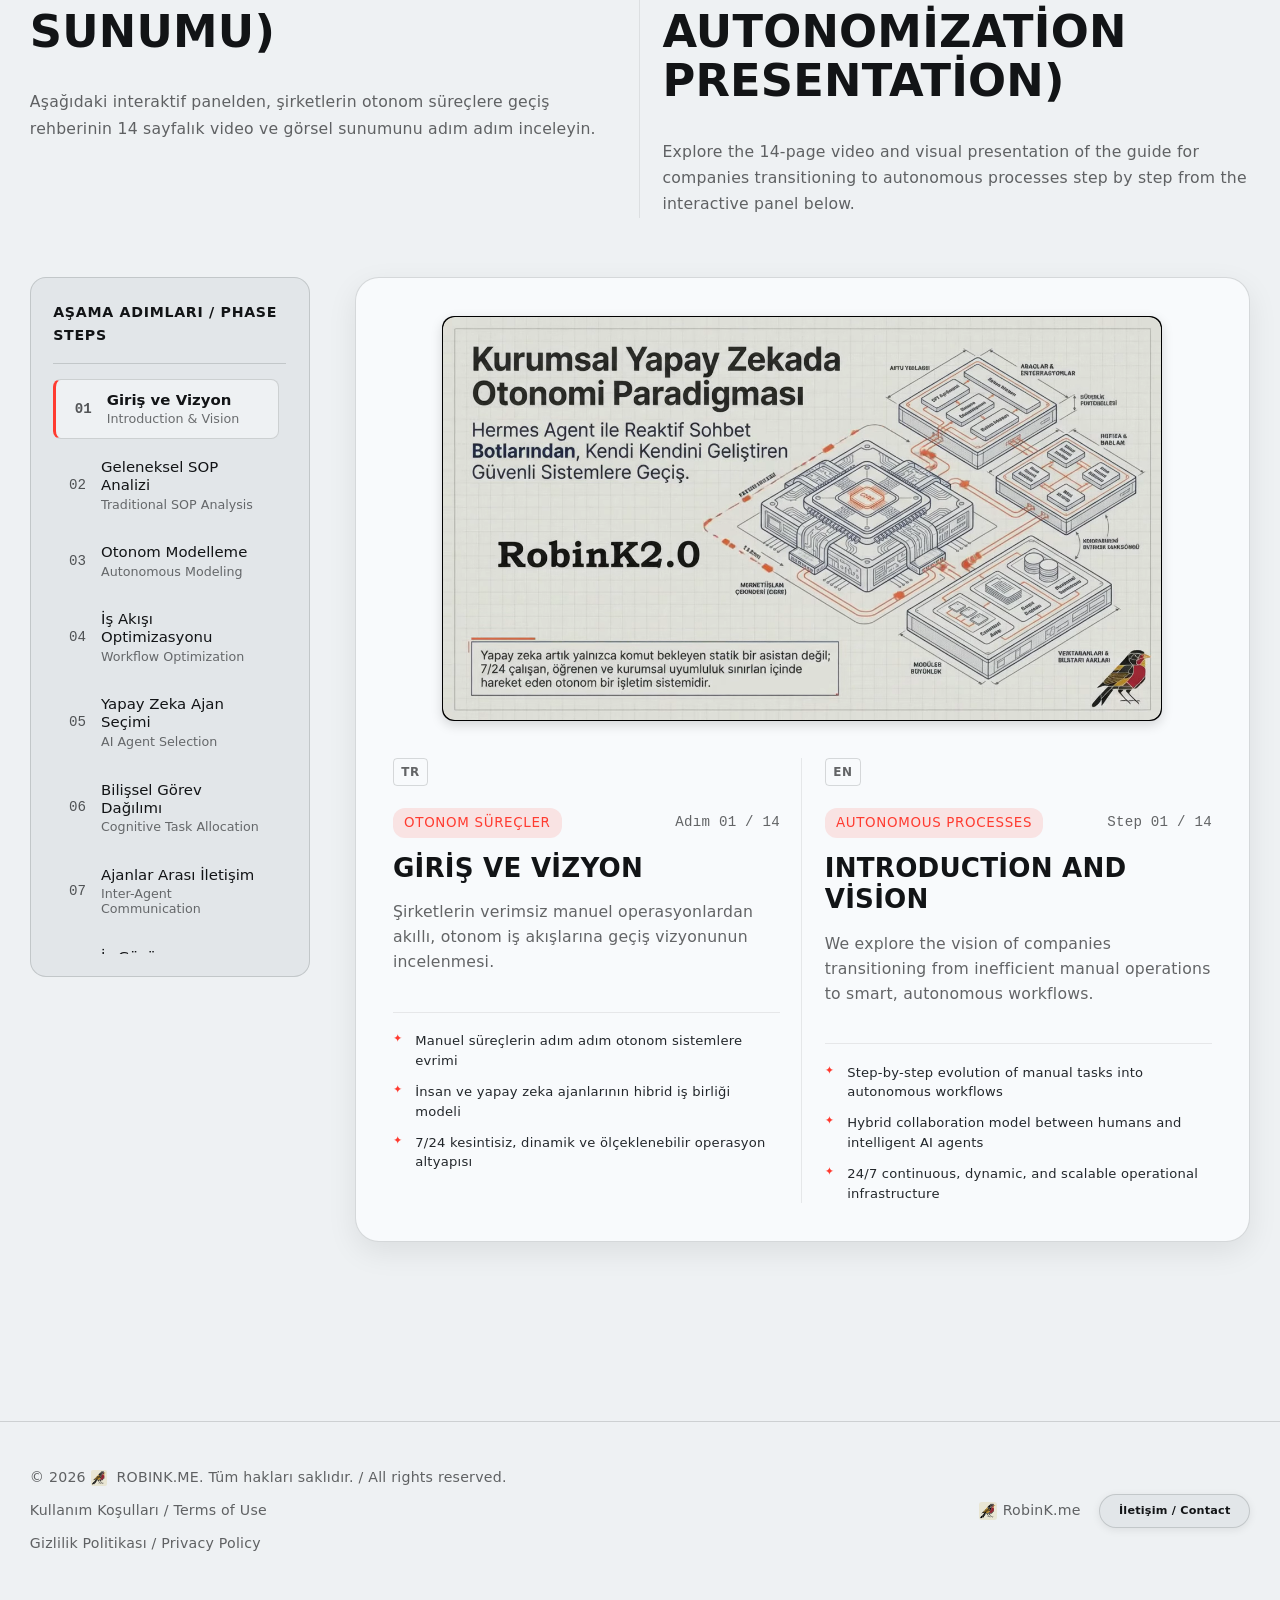
==== commit d56fdd72: "fix CSP policy to allow connect-src to formsubmit.co" ====
--- a/index.html
+++ b/index.html
@@ -192,7 +192,7 @@
   ]
 }
 </script>
-<meta content="default-src 'self'; script-src 'self' 'unsafe-inline'; style-src 'self' https://fonts.googleapis.com 'unsafe-inline'; font-src 'self' https://fonts.gstatic.com; img-src 'self' data: https:; media-src 'self';" http-equiv="Content-Security-Policy"/>
+<meta content="default-src 'self'; script-src 'self' 'unsafe-inline'; style-src 'self' https://fonts.googleapis.com 'unsafe-inline'; font-src 'self' https://fonts.gstatic.com; img-src 'self' data: https:; media-src 'self'; connect-src 'self' https://formsubmit.co;" http-equiv="Content-Security-Policy"/>
 <link href="https://fonts.googleapis.com" rel="preconnect"/>
 <link crossorigin="" href="https://fonts.gstatic.com" rel="preconnect"/>
 <link as="style" href="https://fonts.googleapis.com/css2?family=Bricolage+Grotesque:wght@700;800&amp;family=Inter:wght@300;400;500;600;700&amp;display=swap" rel="preload"/>
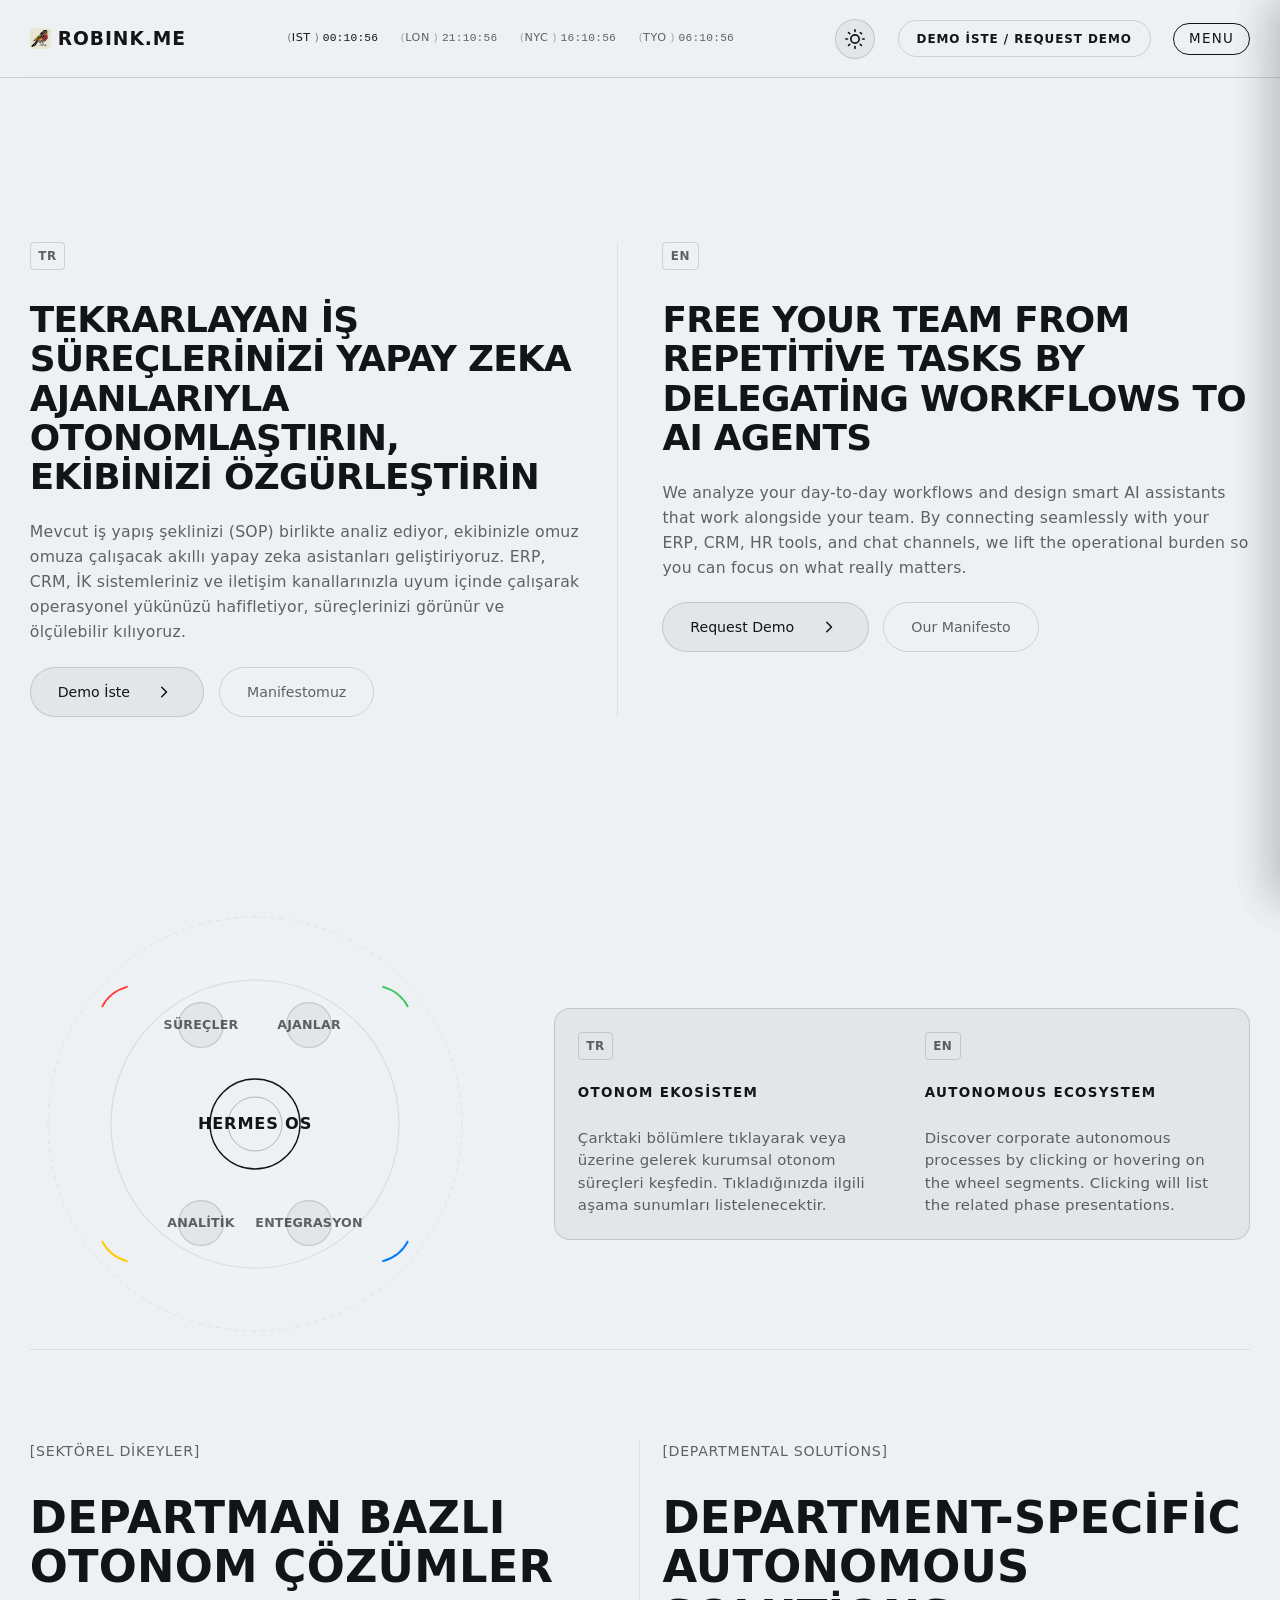
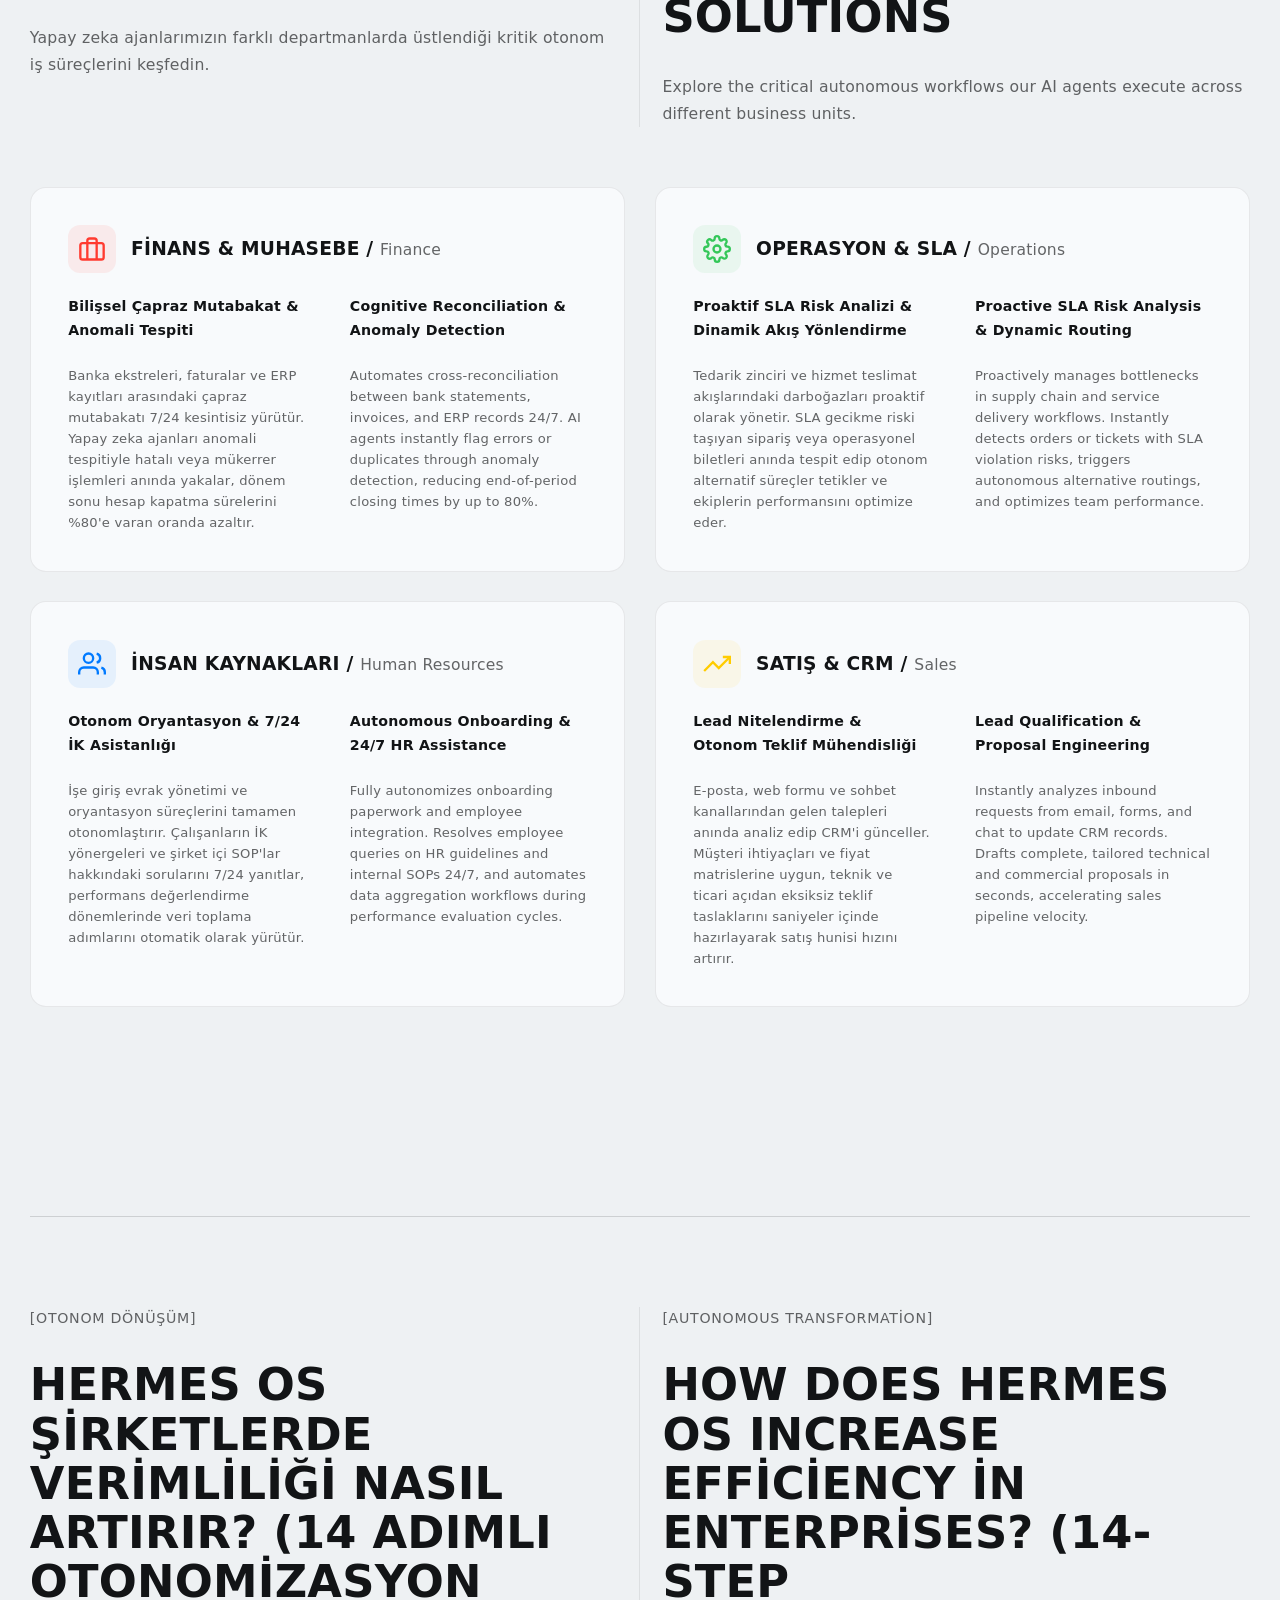
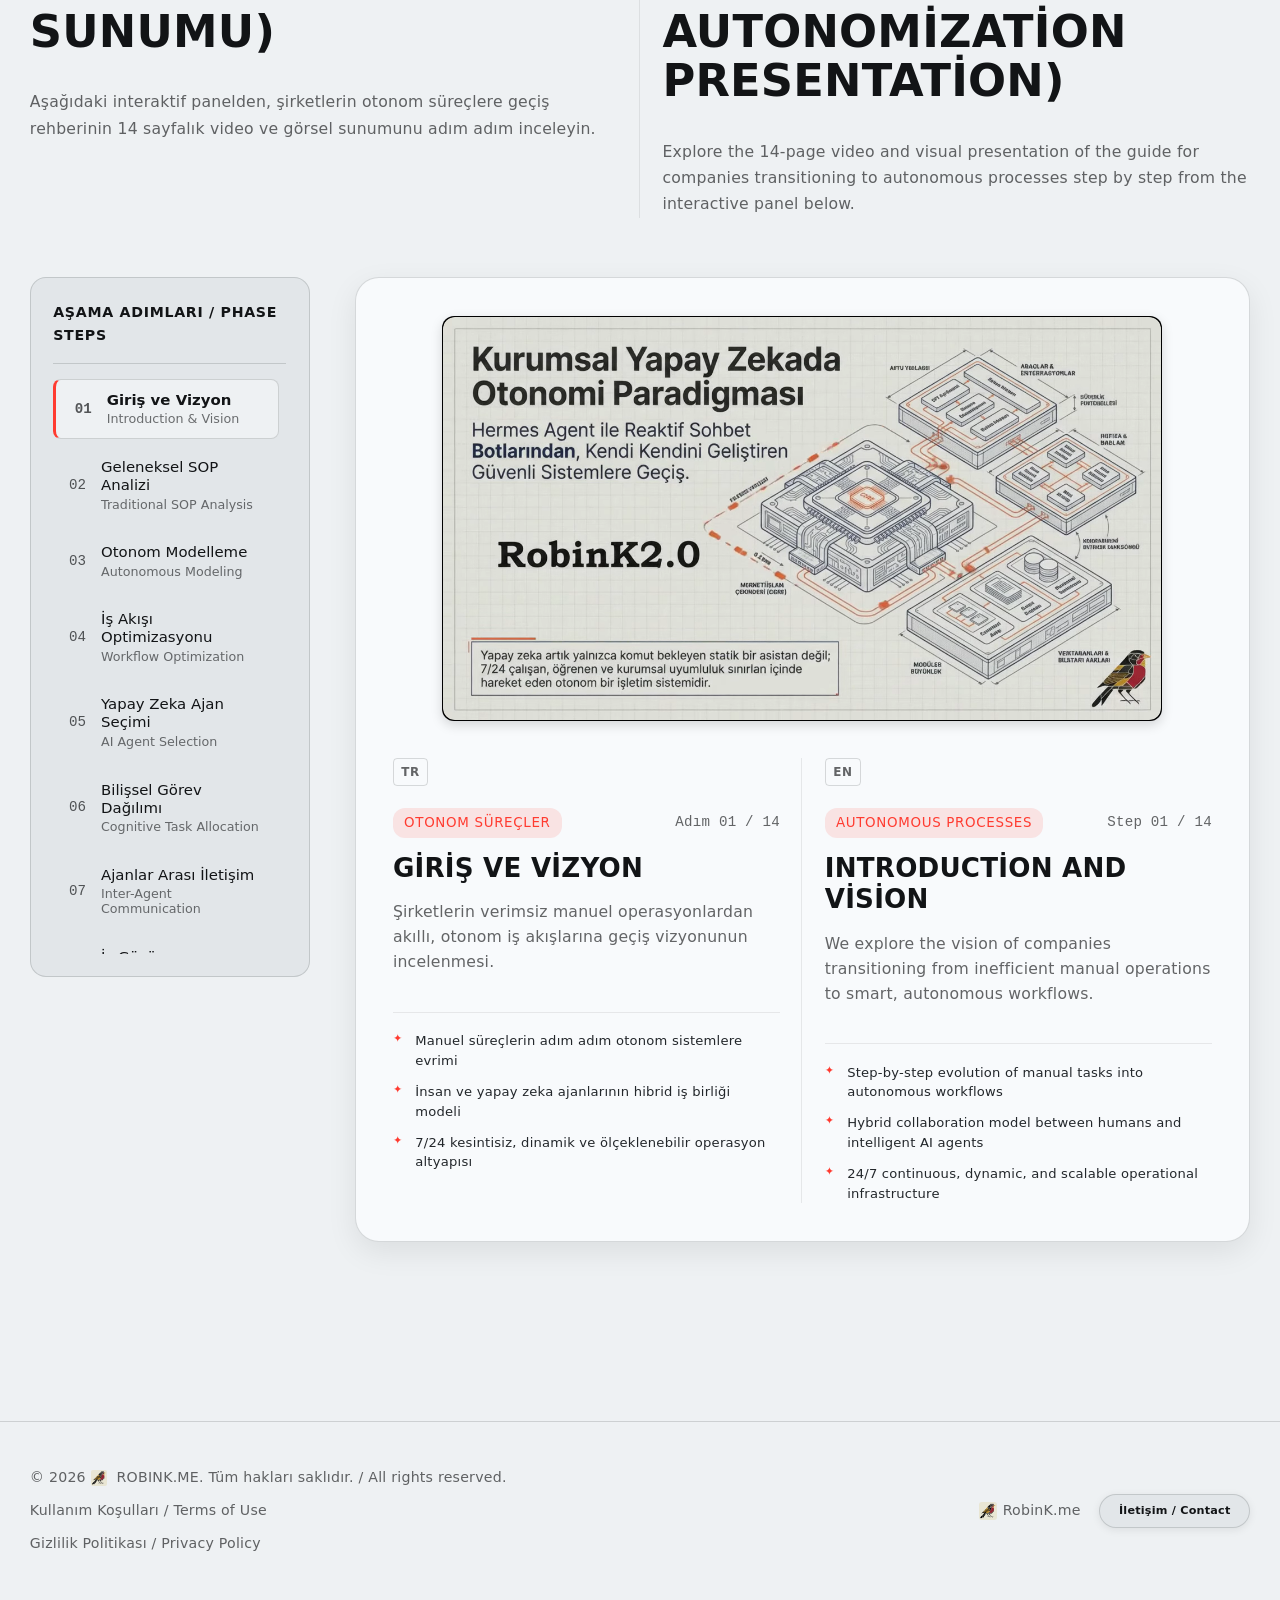
==== commit 58d05ded: "embed 14 integration steps as plain HTML for GEO / search crawlers" ====
--- a/index.html
+++ b/index.html
@@ -1023,6 +1023,270 @@
 </div>
 </div>
 </div>
+  <!-- Generative Engine Optimization (GEO) & AI Search Crawler Accessible Version of the 14-Step Presentation -->
+  <div class="geo-crawler-only" style="position: absolute; width: 1px; height: 1px; padding: 0; margin: -1px; overflow: hidden; clip: rect(0, 0, 0, 0); border: 0;" aria-hidden="false">
+    <h2>14 Adımda Otonom Süreçler Entegrasyonu Detayları / 14-Step Autonomous Integration Details</h2>
+    <div class="bilingual-wrapper">
+      <div class="bilingual-col" lang="tr">
+        <h3>14 Adımlık Kurumsal Otonomizasyon ve Süreç Entegrasyonu Rehberi</h3>
+        <article class="geo-step-item" id="geo-step-tr-1">
+          <h4>Adım 01: Giriş ve Vizyon (Otonom Süreçler)</h4>
+          <p>Şirketlerin verimsiz manuel operasyonlardan akıllı, otonom iş akışlarına geçiş vizyonunun incelenmesi.</p>
+          <ul>
+            <li>Manuel süreçlerin adım adım otonom sistemlere evrimi</li>
+            <li>İnsan ve yapay zeka ajanlarının hibrid iş birliği modeli</li>
+            <li>7/24 kesintisiz, dinamik ve ölçeklenebilir operasyon altyapısı</li>
+          </ul>
+        </article>
+        <article class="geo-step-item" id="geo-step-tr-2">
+          <h4>Adım 02: Geleneksel SOP Analizi (Otonom Süreçler)</h4>
+          <p>Mevcut standart operasyon prosedürlerinin (SOP) analizi yapılarak hangi süreçlerin yapay zekaya devredilebileceğinin tespit edilmesi.</p>
+          <ul>
+            <li>Mevcut departman SOP dokümanlarının derinlemesine taranması</li>
+            <li>Tekrarlayan adımların ve bilişsel sürtünme noktalarının tespiti</li>
+            <li>Detaylı otonomizasyon uygunluk ve fizibilite raporlaması</li>
+          </ul>
+        </article>
+        <article class="geo-step-item" id="geo-step-tr-3">
+          <h4>Adım 03: Otonom Modelleme (Otonom Süreçler)</h4>
+          <p>Süreçlerin, yapay zeka ajanlarının anlayabileceği mantıksal karar ağaçlarına ve akış şemalarına dönüştürülmesi aşaması.</p>
+          <ul>
+            <li>İş adımlarının mantıksal karar ağaçlarına (Decision Trees) dökülmesi</li>
+            <li>İstisnai durumlar ve beklenmedik senaryo yollarının tasarımı</li>
+            <li>Ajanlar için gerekli bilişsel yetenek setlerinin tanımlanması</li>
+          </ul>
+        </article>
+        <article class="geo-step-item" id="geo-step-tr-4">
+          <h4>Adım 04: İş Akışı Optimizasyonu (Otonom Süreçler)</h4>
+          <p>Akışların simüle edilmesi, darboğazların tespiti ve en yüksek hız için süreç optimizasyon parametrelerinin ayarlanması.</p>
+          <ul>
+            <li>Süreçlerdeki hantal ve gereksiz onay adımlarının elenmesi</li>
+            <li>İş akışının simüle edilerek olası tıkanıklıkların çözülmesi</li>
+            <li>Maksimum işlem hızı için paralel görev akışlarının kurgulanması</li>
+          </ul>
+        </article>
+        <article class="geo-step-item" id="geo-step-tr-5">
+          <h4>Adım 05: Yapay Zeka Ajan Seçimi (Yapay Zeka Ajanları)</h4>
+          <p>Departman bazlı ihtiyaçlar için en uygun bilişsel yeteneklere sahip akıllı yapay zeka ajan modellerinin belirlenmesi.</p>
+          <ul>
+            <li>Göreve özel LLM / LMM model mimarilerinin belirlenmesi</li>
+            <li>İşlem hızı, maliyet ve doğruluk dengesinin kurulması</li>
+            <li>Gelişmiş bilgi tabanı (RAG) yeteneğine sahip ajanların seçimi</li>
+          </ul>
+        </article>
+        <article class="geo-step-item" id="geo-step-tr-6">
+          <h4>Adım 06: Bilişsel Görev Dağılımı (Yapay Zeka Ajanları)</h4>
+          <p>Belirli süreç sorumluluklarının ilgili yapay zeka asistanlarına atanması ve karar yetki sınırlarının tanımlanması.</p>
+          <ul>
+            <li>Karmaşık işlerin otonom alt görevlere (sub-tasks) bölünmesi</li>
+            <li>Ajanların yetki, karar ve eylem sınırlarının netleştirilmesi</li>
+            <li>Veri erişim seviyeleri ve rol tanımlarının yapılması</li>
+          </ul>
+        </article>
+        <article class="geo-step-item" id="geo-step-tr-7">
+          <h4>Adım 07: Ajanlar Arası İletişim (Yapay Zeka Ajanları)</h4>
+          <p>Farklı otonom ajanların birbiriyle veri paylaşabilmesi ve ortaklaşa iş yürütebilmesi için iletişim protokollerinin kurulması.</p>
+          <ul>
+            <li>Çoklu ajan (Multi-agent) iş birliği protokollerinin kurulması</li>
+            <li>Ajanlar arası ortak hafıza (Shared Memory) yapısının entegrasyonu</li>
+            <li>Standart veri formatı ile güvenli ve hızlı veri transferi</li>
+          </ul>
+        </article>
+        <article class="geo-step-item" id="geo-step-tr-8">
+          <h4>Adım 08: İş Gücü Entegrasyonu (Yapay Zeka Ajanları)</h4>
+          <p>Otonom yapay zeka ajan iş gücü ile insan çalışanlar arasındaki onay mekanizmalarının ve ortak çalışma arayüzlerinin entegre edilmesi.</p>
+          <ul>
+            <li>İnsan-etkileşimli (Human-in-the-loop) ara onay ekranları</li>
+            <li>Kritik ve yüksek riskli işlemler için insan denetimi (Oversight)</li>
+            <li>Ekiplerin ajan performanslarını izleyeceği kontrol paneli</li>
+          </ul>
+        </article>
+        <article class="geo-step-item" id="geo-step-tr-9">
+          <h4>Adım 09: API ve Bağlantı Altyapısı (Süreç Entegrasyonu)</h4>
+          <p>Ajanların kurumsal yazılımlara erişebilmesi için gerekli güvenli API bağlantı katmanlarının oluşturulması.</p>
+          <ul>
+            <li>Kurumsal ERP, CRM ve özel yazılım API entegrasyonları</li>
+            <li>Güvenli token, kimlik doğrulama ve API anahtarı yönetimi</li>
+            <li>Yüksek hızlı RESTful ve GraphQL veri iletişim katmanı</li>
+          </ul>
+        </article>
+        <article class="geo-step-item" id="geo-step-tr-10">
+          <h4>Adım 10: Veri Ambarı Entegrasyonu (Süreç Entegrasyonu)</h4>
+          <p>Şirket içi veri ambarları ve bulut veritabanlarının, otonom ajanların anlık sorgular yapabilmesi için güvenli bir şekilde bağlanması.</p>
+          <ul>
+            <li>Veri ambarlarına (DWH) güvenli okuma ve yazma yetkisi</li>
+            <li>Vektör veritabanları (Vector DB) ile anlamsal veri entegrasyonu</li>
+            <li>Anlık veri senkronizasyonu ile güncel veri erişimi</li>
+          </ul>
+        </article>
+        <article class="geo-step-item" id="geo-step-tr-11">
+          <h4>Adım 11: Güvenlik ve İzin Protokolleri (Süreç Entegrasyonu)</h4>
+          <p>Veri sızıntılarını prevent etmek amacıyla ajanların yetki alanlarının kısıtlanması, şifreleme ve kurumsal uyumluluk kurallarının uygulanması.</p>
+          <ul>
+            <li>Bölgesel veri kanunlarına (KVKK / GDPR) tam uyumluluk</li>
+            <li>Uçtan uca şifreleme (Encryption at rest & in transit) protokolü</li>
+            <li>Periyodik sızma testleri ve otonom güvenlik denetim kayıtları</li>
+          </ul>
+        </article>
+        <article class="geo-step-item" id="geo-step-tr-12">
+          <h4>Adım 12: Verim ve Metrik İzleme (Operasyonel Analitik)</h4>
+          <p>Otonom hale gelen süreçlerin hız, maliyet ve doğruluk oranlarının anlık olarak göstergelerle takip edilmesi.</p>
+          <ul>
+            <li>Süreç tamamlama hızlarının (Cycle Time) anlık takibi</li>
+            <li>Ajan işlem hata oranları ve doğruluk yüzdelerinin izlenmesi</li>
+            <li>Yapay zeka kaynak maliyeti ve ROI grafiklerinin takibi</li>
+          </ul>
+        </article>
+        <article class="geo-step-item" id="geo-step-tr-13">
+          <h4>Adım 13: Hata Yönetimi ve Loglama (Operasyonel Analitik)</h4>
+          <p>Süreçlerde yaşanabilecek aksaklıkların otomatik olarak tespit edilip loglanması ve insan yöneticilere anında bildirim gönderilmesi altyapısı.</p>
+          <ul>
+            <li>Ajan bazlı beklenmedik hata ve istisnaların tespiti</li>
+            <li>Çözülemeyen krizlerde insan yöneticilere anlık bildirim</li>
+            <li>Geriye dönük denetlenebilir detaylı işlem loglama (Audit Trail)</li>
+          </ul>
+        </article>
+        <article class="geo-step-item" id="geo-step-tr-14">
+          <h4>Adım 14: Sürekli Otonom Gelişim (Operasyonel Analitik)</h4>
+          <p>Analitik veriler doğrultusunda sistemin kendi kendini güncelleyerek zamanla daha verimli kararlar almasını sağlayan optimizasyon döngüsü.</p>
+          <ul>
+            <li>Hatalardan ders alan otonom geribildirim döngüleri</li>
+            <li>Performans analizi ile ajan modellerinin ince ayar (Fine-tune) tespiti</li>
+            <li>Öğrenilen metotlarla operasyonel maliyetlerin zamanla düşmesi</li>
+          </ul>
+        </article>
+      </div>
+      <div class="bilingual-col" lang="en">
+        <h3>14-Step Enterprise Autonomization and Process Integration Guide</h3>
+        <article class="geo-step-item" id="geo-step-en-1">
+          <h4>Step 01: Introduction and Vision (Autonomous Processes)</h4>
+          <p>We explore the vision of companies transitioning from inefficient manual operations to smart, autonomous workflows.</p>
+          <ul>
+            <li>Step-by-step evolution of manual tasks into autonomous workflows</li>
+            <li>Hybrid collaboration model between humans and intelligent AI agents</li>
+            <li>24/7 continuous, dynamic, and scalable operational infrastructure</li>
+          </ul>
+        </article>
+        <article class="geo-step-item" id="geo-step-en-2">
+          <h4>Step 02: Traditional SOP Analysis (Autonomous Processes)</h4>
+          <p>By analyzing existing standard operating procedures (SOPs), we identify which processes can be delegated to artificial intelligence.</p>
+          <ul>
+            <li>In-depth scanning of existing departmental SOP documentation</li>
+            <li>Mapping repetitive steps and key cognitive friction points</li>
+            <li>Detailed automation feasibility scoring and ROI analysis</li>
+          </ul>
+        </article>
+        <article class="geo-step-item" id="geo-step-en-3">
+          <h4>Step 03: Autonomous Modeling (Autonomous Processes)</h4>
+          <p>The phase of converting processes into logical decision trees and flowcharts that AI agents can comprehend.</p>
+          <ul>
+            <li>Mapping workflow steps into structured decision trees</li>
+            <li>Designing logic gates for exception handling and edge cases</li>
+            <li>Defining the required cognitive skillsets for each automated agent</li>
+          </ul>
+        </article>
+        <article class="geo-step-item" id="geo-step-en-4">
+          <h4>Step 04: Workflow Optimization (Autonomous Processes)</h4>
+          <p>Simulation of workflows, detection of bottlenecks, and adjustment of process optimization parameters for maximum speed.</p>
+          <ul>
+            <li>Eliminating redundant and slow manual approval steps</li>
+            <li>Simulating processes to identify and resolve throughput issues</li>
+            <li>Structuring parallel task execution for maximum operational speed</li>
+          </ul>
+        </article>
+        <article class="geo-step-item" id="geo-step-en-5">
+          <h4>Step 05: AI Agent Selection (AI Agents)</h4>
+          <p>Determination of the intelligent AI agent models with the most suitable cognitive capabilities for department-based needs.</p>
+          <ul>
+            <li>Selecting task-specific LLM / LMM model architectures</li>
+            <li>Balancing execution speed, API costs, and precision metrics</li>
+            <li>Choosing agents with advanced retrieval-augmented generation (RAG)</li>
+          </ul>
+        </article>
+        <article class="geo-step-item" id="geo-step-en-6">
+          <h4>Step 06: Cognitive Task Allocation (AI Agents)</h4>
+          <p>Assignment of specific process responsibilities to relevant AI assistants and definition of decision-making authority boundaries.</p>
+          <ul>
+            <li>Deconstructing complex goals into modular, actionable sub-tasks</li>
+            <li>Defining clear agent authorization and decision boundaries</li>
+            <li>Assigning explicit data access levels and role definitions</li>
+          </ul>
+        </article>
+        <article class="geo-step-item" id="geo-step-en-7">
+          <h4>Step 07: Inter-Agent Communication (AI Agents)</h4>
+          <p>Establishing communication protocols for different autonomous agents to share data and collaborate on tasks.</p>
+          <ul>
+            <li>Establishing collaborative multi-agent communication protocols</li>
+            <li>Integrating shared memory systems for historical context retention</li>
+            <li>Standardizing data formats for secure, rapid inter-agent transfer</li>
+          </ul>
+        </article>
+        <article class="geo-step-item" id="geo-step-en-8">
+          <h4>Step 08: Workforce Integration (AI Agents)</h4>
+          <p>Integration of approval mechanisms and collaboration interfaces between the autonomous AI agent workforce and human employees.</p>
+          <ul>
+            <li>Integrating intuitive Human-in-the-loop (HITL) approval interfaces</li>
+            <li>Enforcing human oversight locks on high-risk transaction thresholds</li>
+            <li>Deploying tracking dashboards for staff to monitor agent queues</li>
+          </ul>
+        </article>
+        <article class="geo-step-item" id="geo-step-en-9">
+          <h4>Step 09: API & Connectivity Infrastructure (Process Integration)</h4>
+          <p>Creation of the secure API connection layers required for agents to access corporate software.</p>
+          <ul>
+            <li>Integrating enterprise ERP, CRM, and bespoke system APIs</li>
+            <li>Enforcing secure token validation and active credential rotation</li>
+            <li>Building low-latency RESTful and GraphQL data pipe layers</li>
+          </ul>
+        </article>
+        <article class="geo-step-item" id="geo-step-en-10">
+          <h4>Step 10: Data Warehouse Integration (Process Integration)</h4>
+          <p>Secure connection of internal data warehouses and cloud databases for autonomous agents to perform real-time queries.</p>
+          <ul>
+            <li>Configuring secure read/write permissions for databases</li>
+            <li>Connecting Vector Databases for semantic context storage</li>
+            <li>Establishing real-time data sync loops across storage instances</li>
+          </ul>
+        </article>
+        <article class="geo-step-item" id="geo-step-en-11">
+          <h4>Step 11: Security & Permission Protocols (Process Integration)</h4>
+          <p>Restricting agent authorization boundaries, encryption, and enforcing corporate compliance rules to prevent data leaks.</p>
+          <ul>
+            <li>Enforcing absolute compliance with KVKK and GDPR regulations</li>
+            <li>Enabling end-to-end encryption for data at rest and in transit</li>
+            <li>Scheduling automatic penetration checks and security audit logs</li>
+          </ul>
+        </article>
+        <article class="geo-step-item" id="geo-step-en-12">
+          <h4>Step 12: Performance & Metric Monitoring (Operational Analytics)</h4>
+          <p>Real-time tracking of the speed, cost, and accuracy rates of automated processes through indicators.</p>
+          <ul>
+            <li>Real-time tracking of workflow cycle times and transaction counts</li>
+            <li>Monitoring agent success rates, accuracy percentages, and failures</li>
+            <li>Analyzing operational compute costs against ROI improvements</li>
+          </ul>
+        </article>
+        <article class="geo-step-item" id="geo-step-en-13">
+          <h4>Step 13: Error Management & Logging (Operational Analytics)</h4>
+          <p>Infrastructure for automatically detecting and logging issues in processes and sending instant notifications to human managers.</p>
+          <ul>
+            <li>Automatically flagging unexpected agent syntax or logic issues</li>
+            <li>Escalating unresolved issues instantly to human supervisors</li>
+            <li>Maintaining fully inspectable audit trails for past transactions</li>
+          </ul>
+        </article>
+        <article class="geo-step-item" id="geo-step-en-14">
+          <h4>Step 14: Continuous Autonomous Evolution (Operational Analytics)</h4>
+          <p>An optimization cycle that allows the system to self-update in line with analytical data to make more efficient decisions over time.</p>
+          <ul>
+            <li>Developing self-improving feedback loops from historical errors</li>
+            <li>Identifying targets for model fine-tuning based on performance logs</li>
+            <li>Lowering computational overhead dynamically via learned strategies</li>
+          </ul>
+        </article>
+      </div>
+    </div>
+  </div>
 </section> <!-- End presentation-deck -->
 </main><footer class="footer-w">
 <div class="footer-layout">
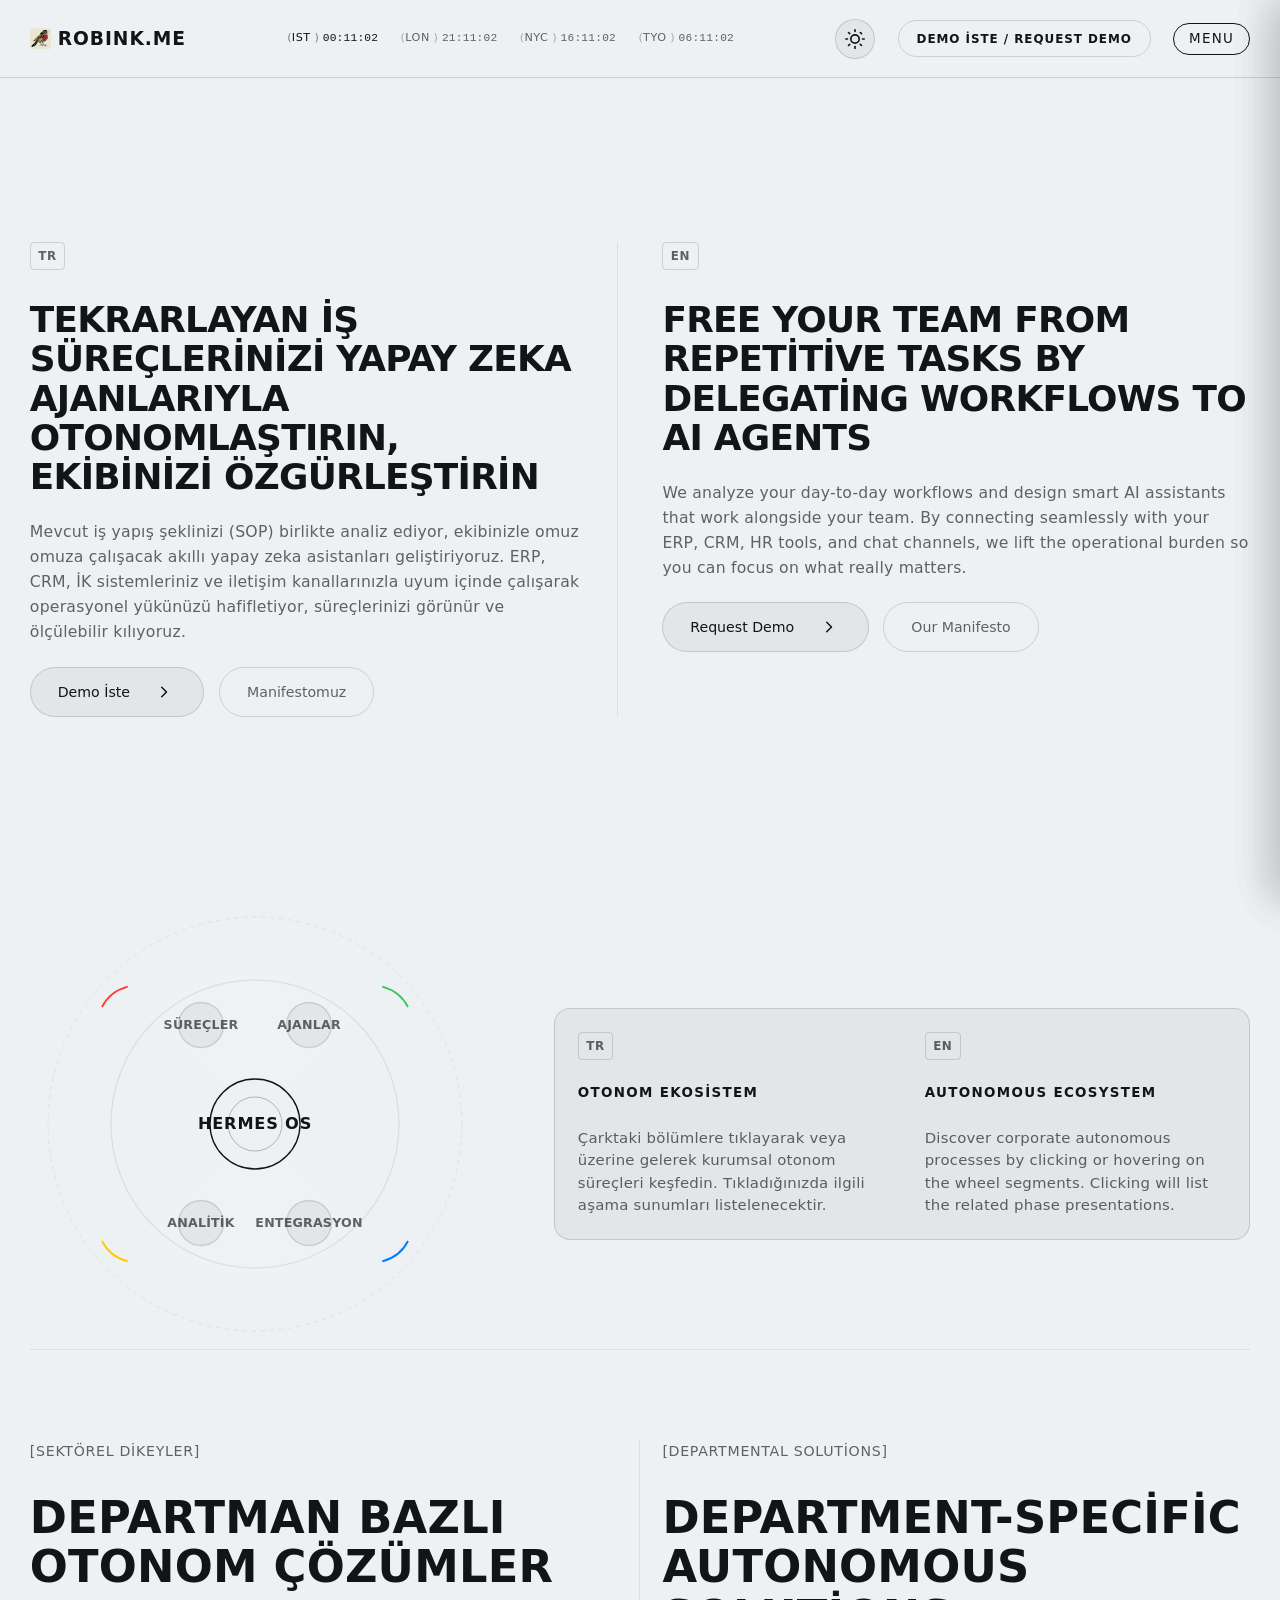
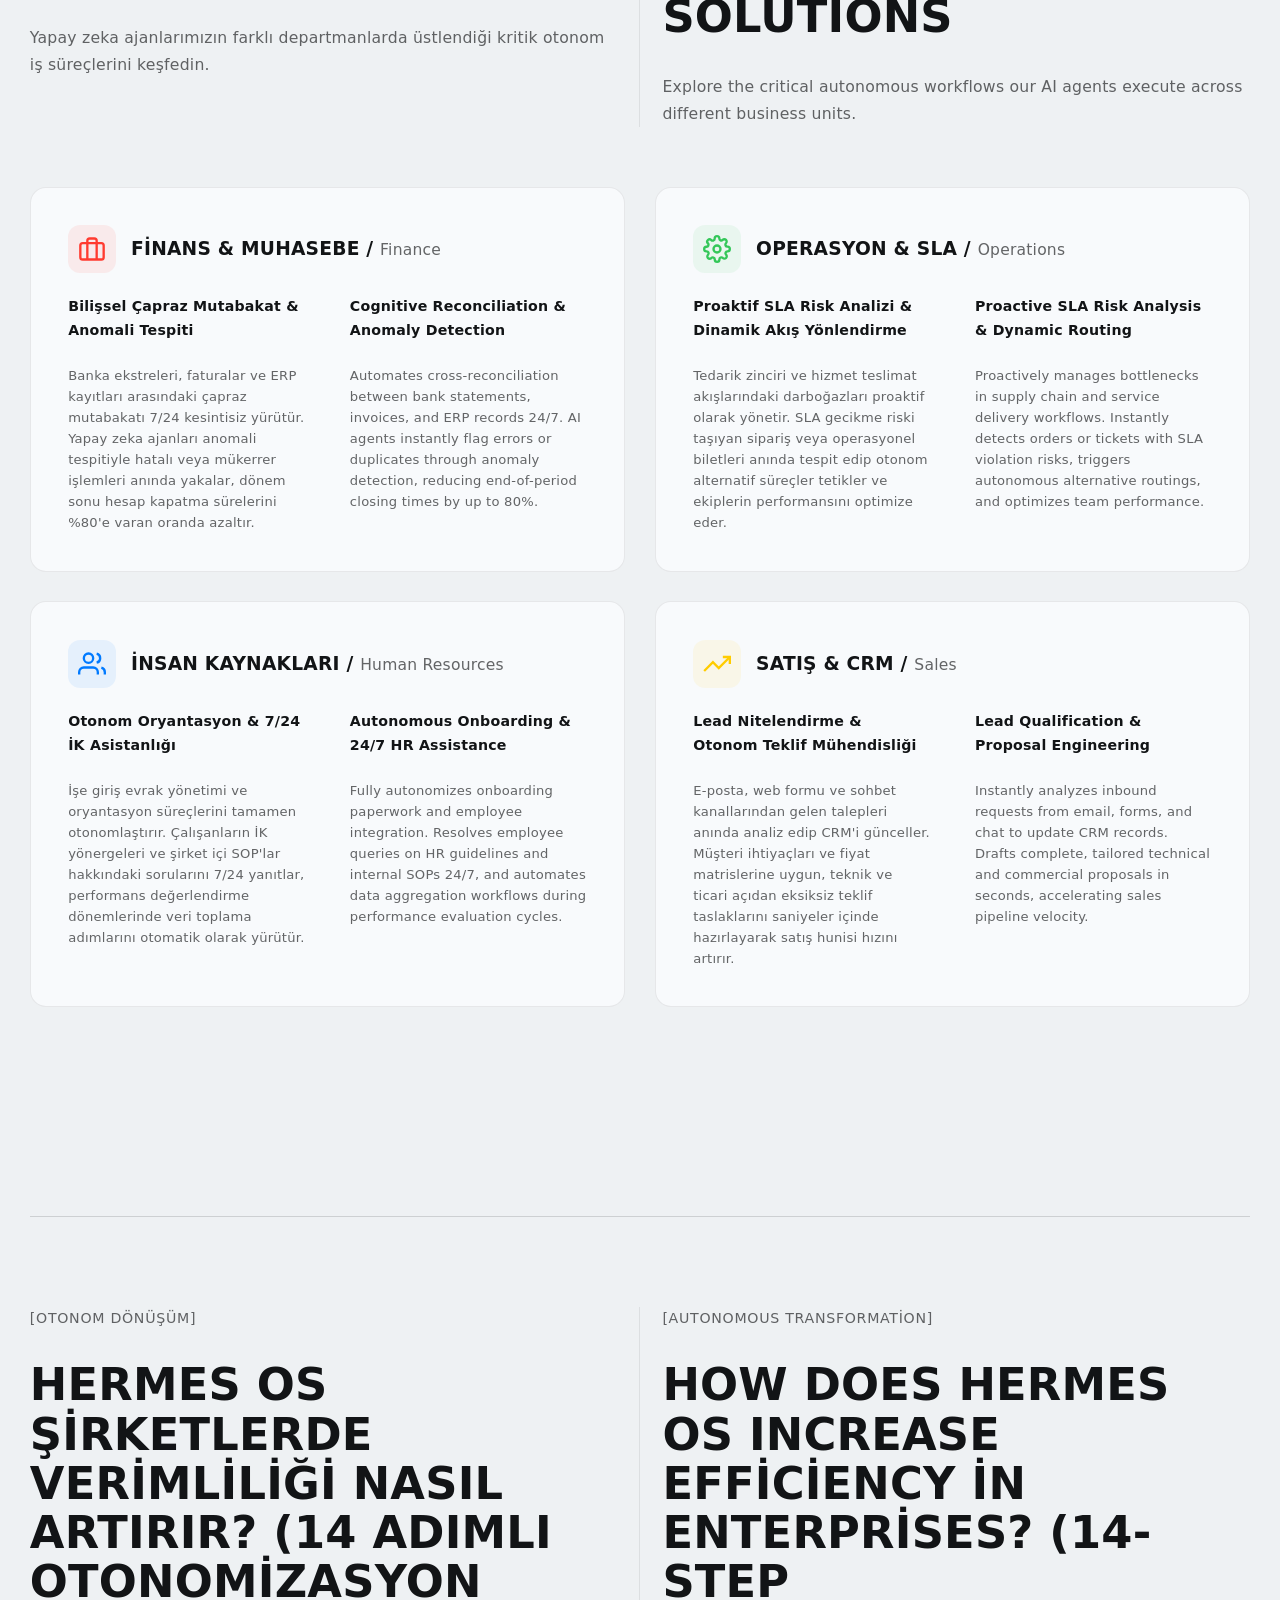
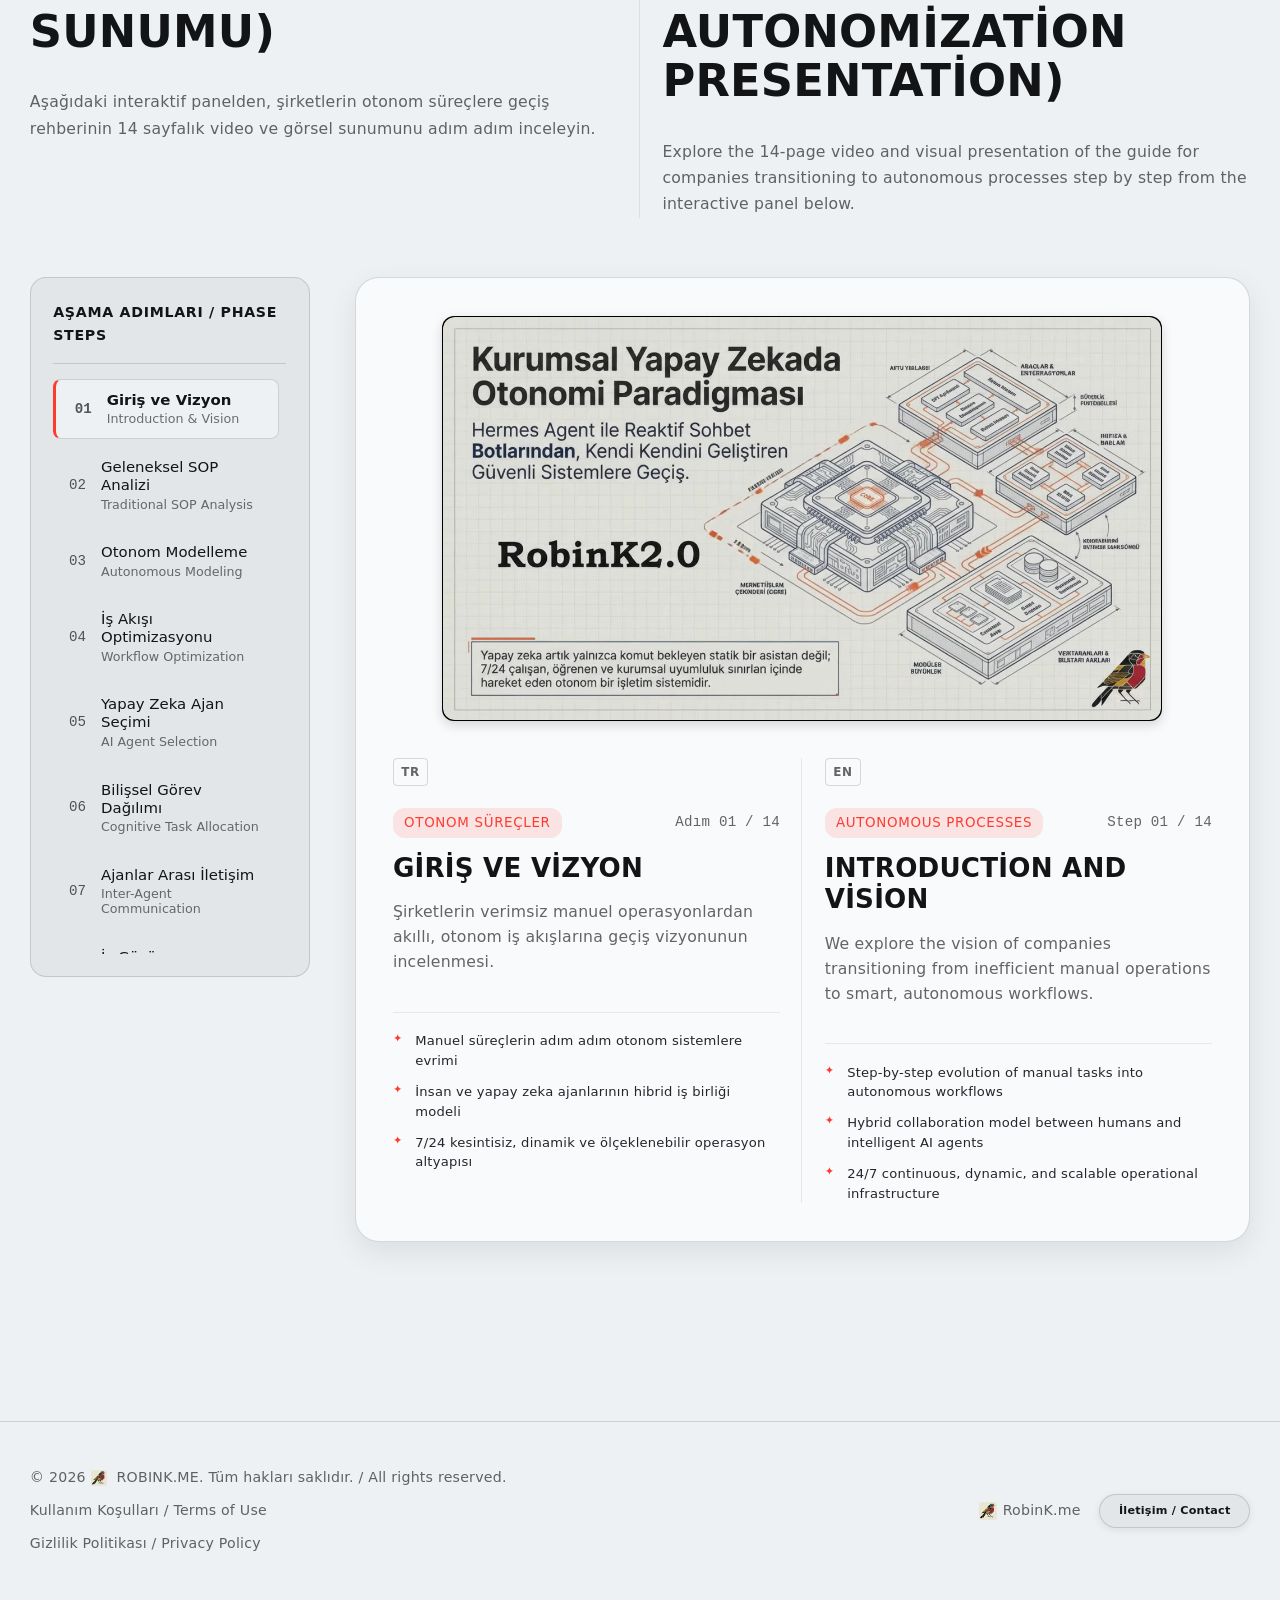
==== commit 9c2b9975: "remove hreflang=en alternate links from all pages" ====
--- a/index.html
+++ b/index.html
@@ -8,7 +8,6 @@
 <meta content="Kurumsal süreçlerin otonomizasyonu ve yapay zeka ajanları ile iş gücünün dönüşümü. 14 adımlı otonom entegrasyon sunumu." name="description"/>
 <link href="https://robink.me/" rel="canonical"/>
 <link href="https://robink.me/" hreflang="tr" rel="alternate"/>
-<link href="https://robink.me/" hreflang="en" rel="alternate"/>
 <link href="https://robink.me/" hreflang="x-default" rel="alternate"/>
 <meta content="index, follow, max-image-preview:large, max-snippet:-1, max-video-preview:-1" name="robots"/>
 <meta content="TR" name="geo.region"/>
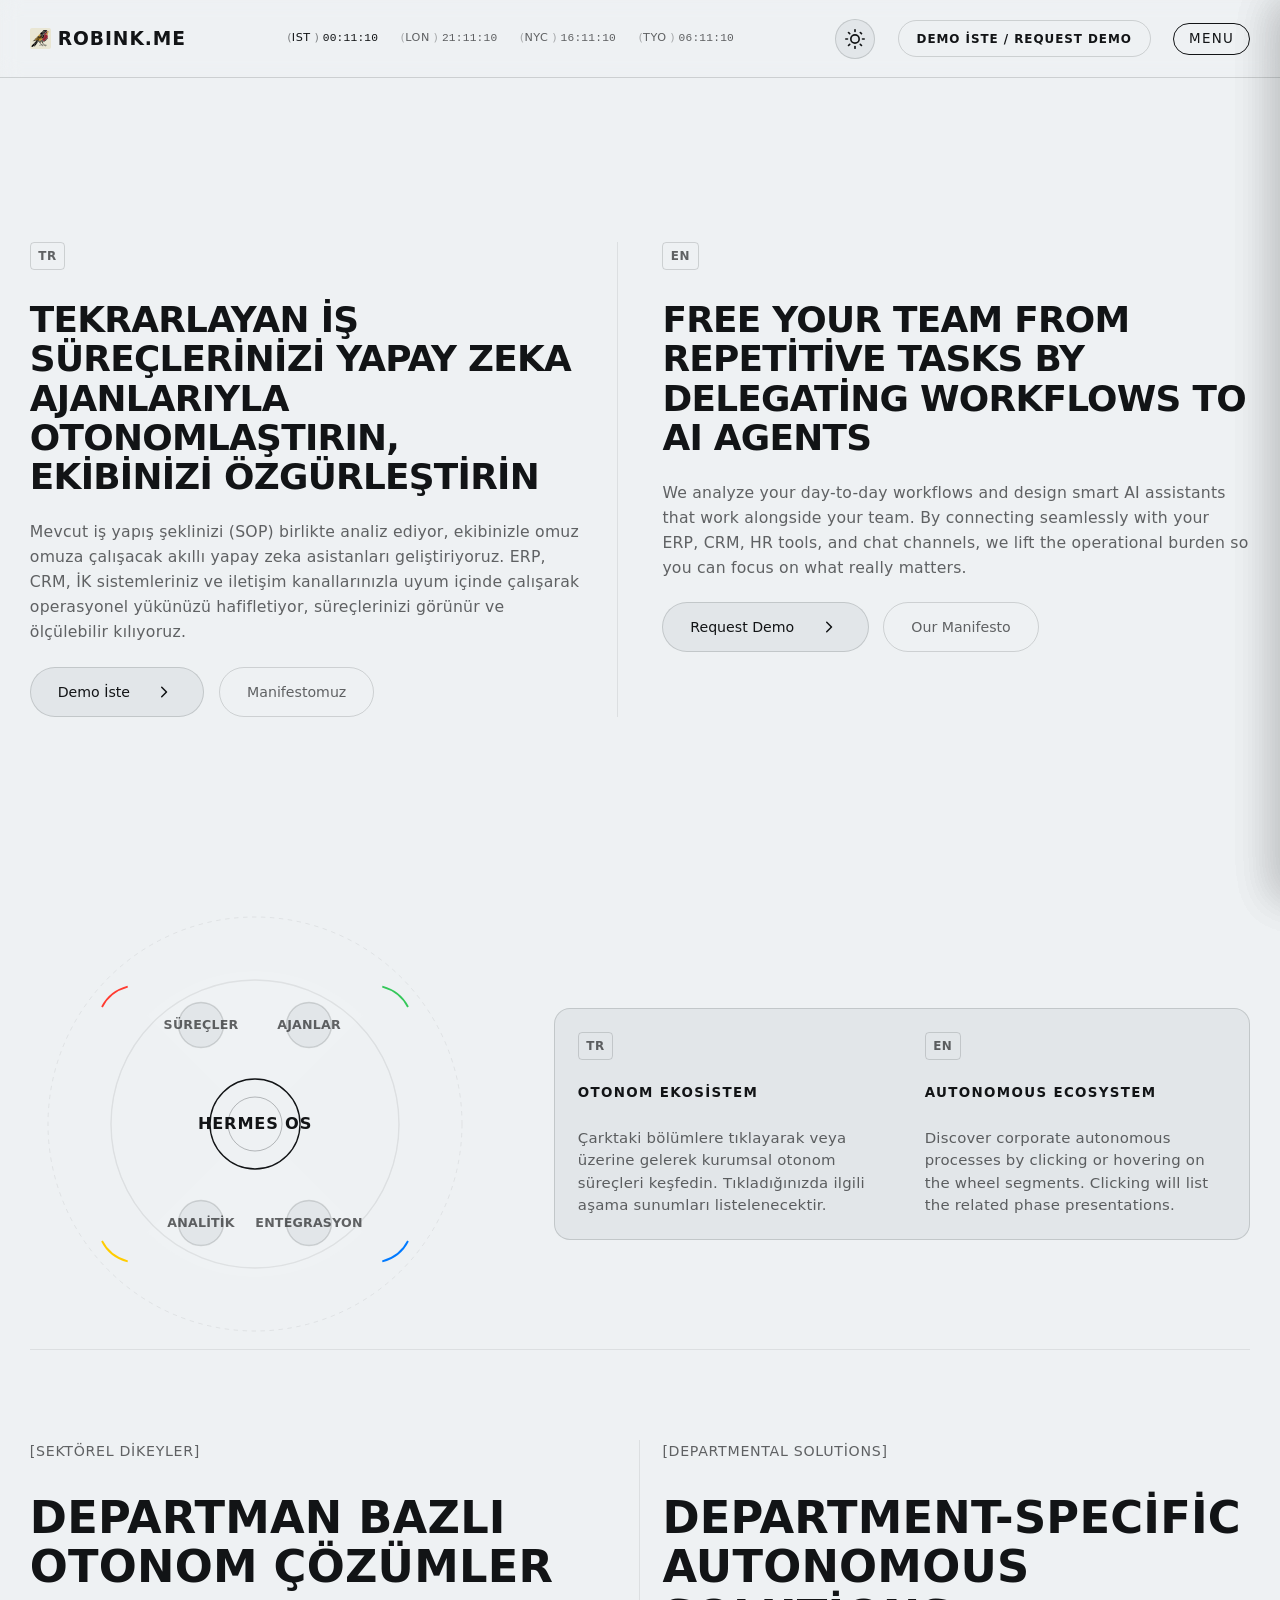
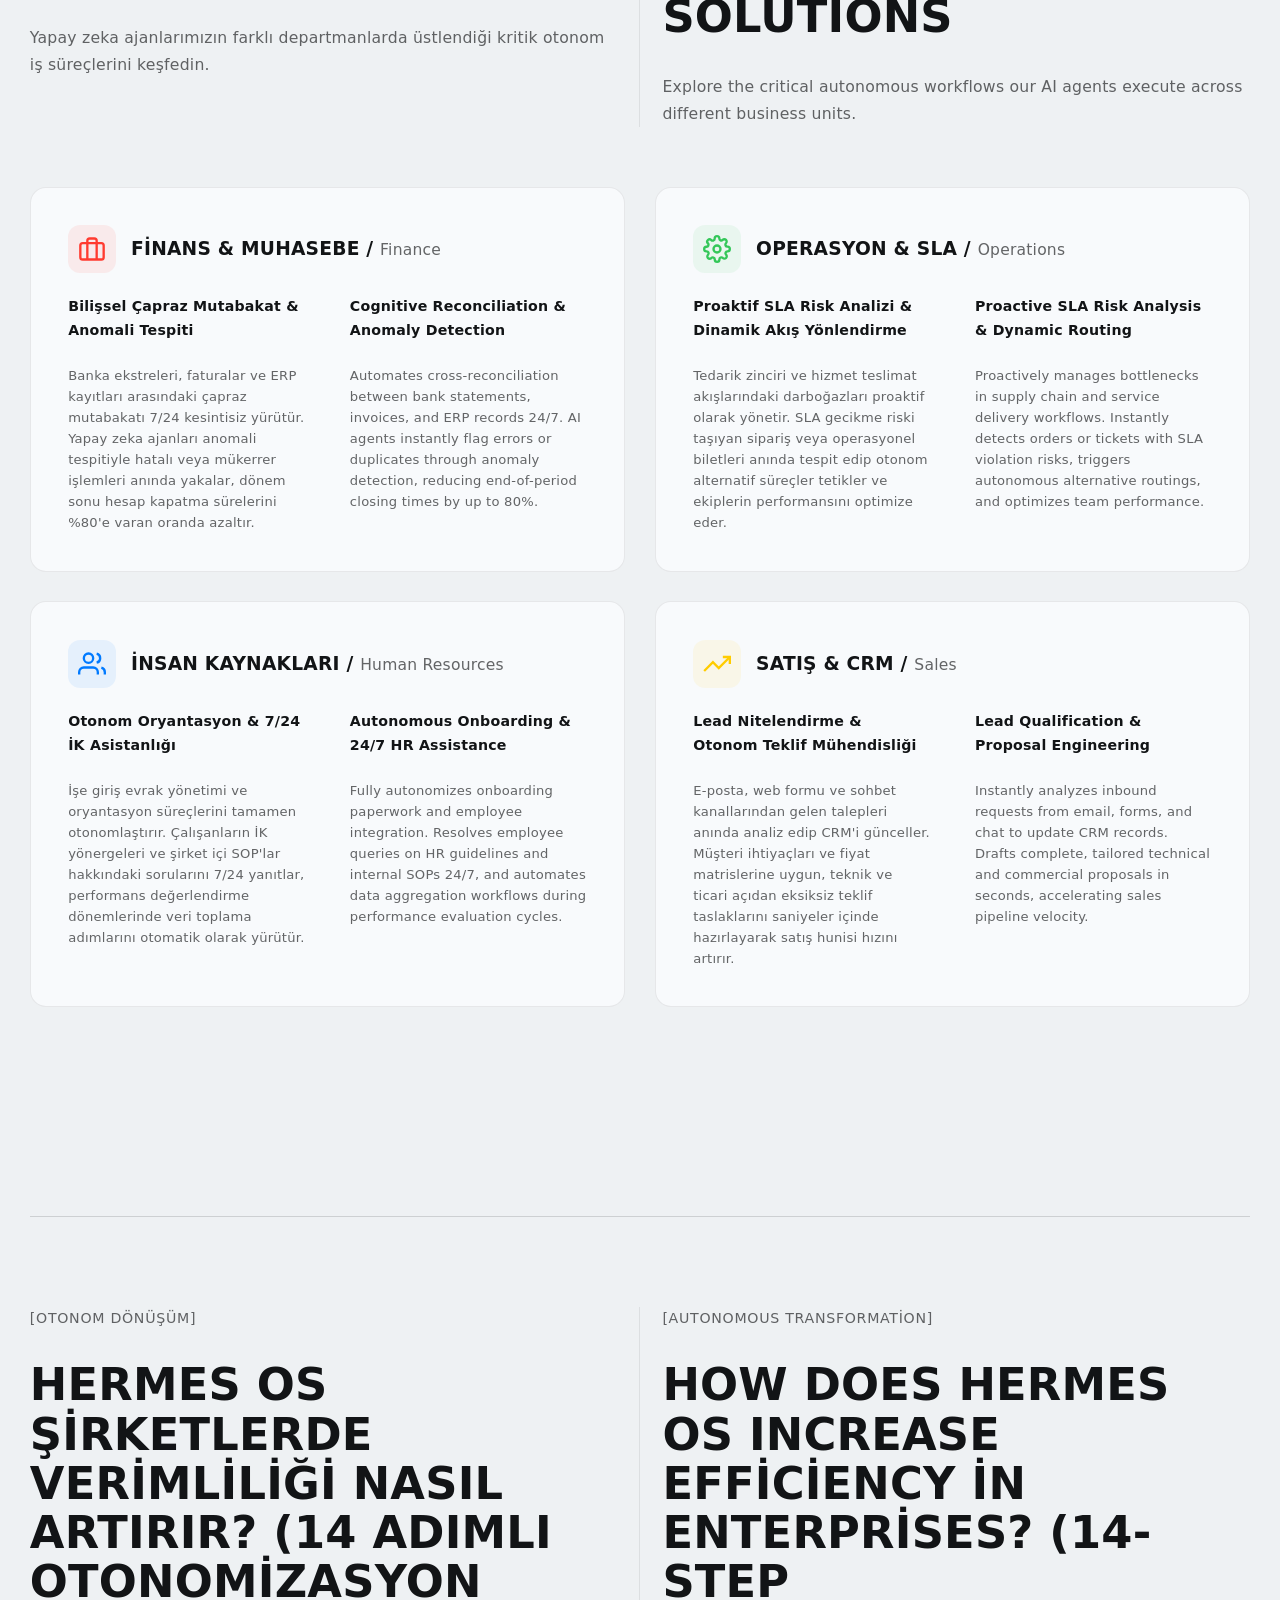
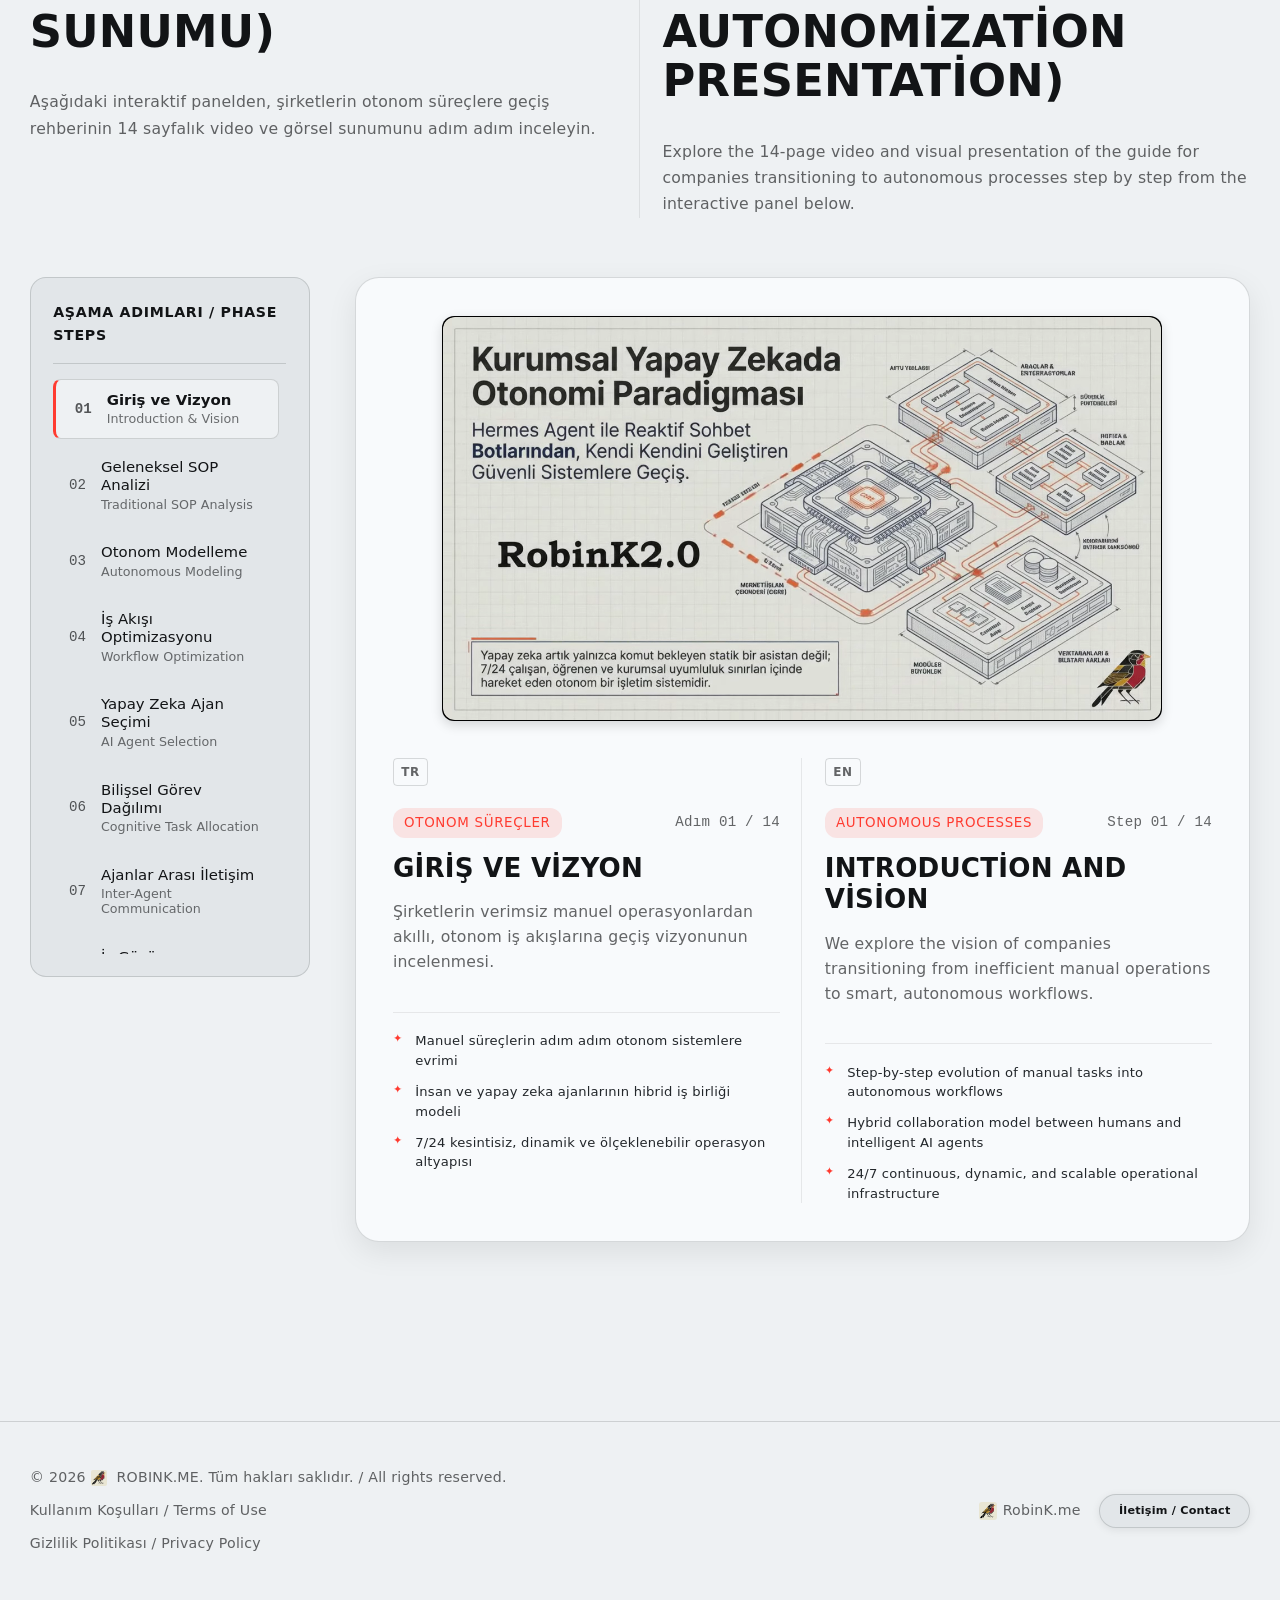
==== commit 2943a326: "replace (İ) menu bracket with (I)" ====
--- a/index.html
+++ b/index.html
@@ -537,7 +537,7 @@
 </li>
 <li>
 <a class="nav-link-item" href="infographics.html">
-<span class="link-bracket">(İ)</span>
+<span class="link-bracket">(I)</span>
 <span class="link-text">İnfografiklerimiz / Our Infographics</span>
 <svg class="nav-link-sketch" fill="none" viewbox="0 0 200 20">
 <path d="M5 10 C 60 2, 120 2, 195 10" stroke="currentColor" stroke-linecap="round" stroke-width="2"></path>
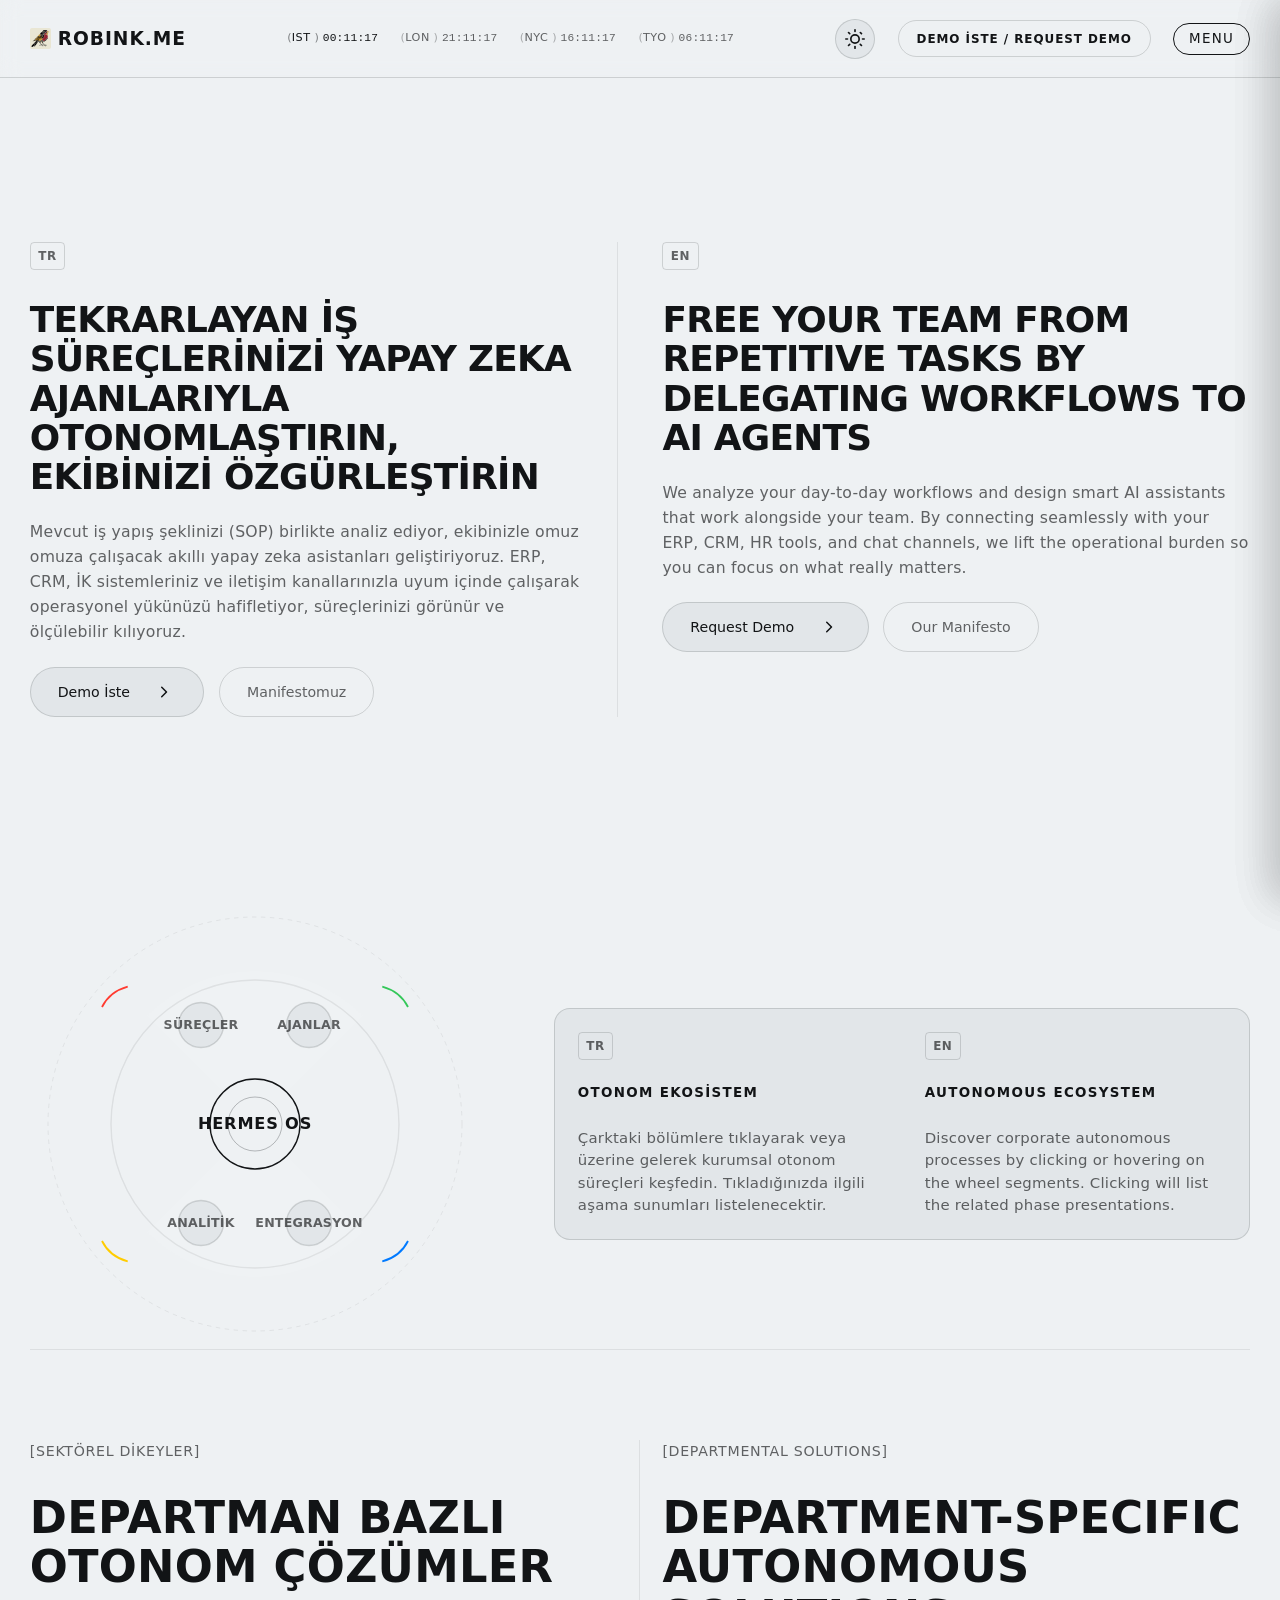
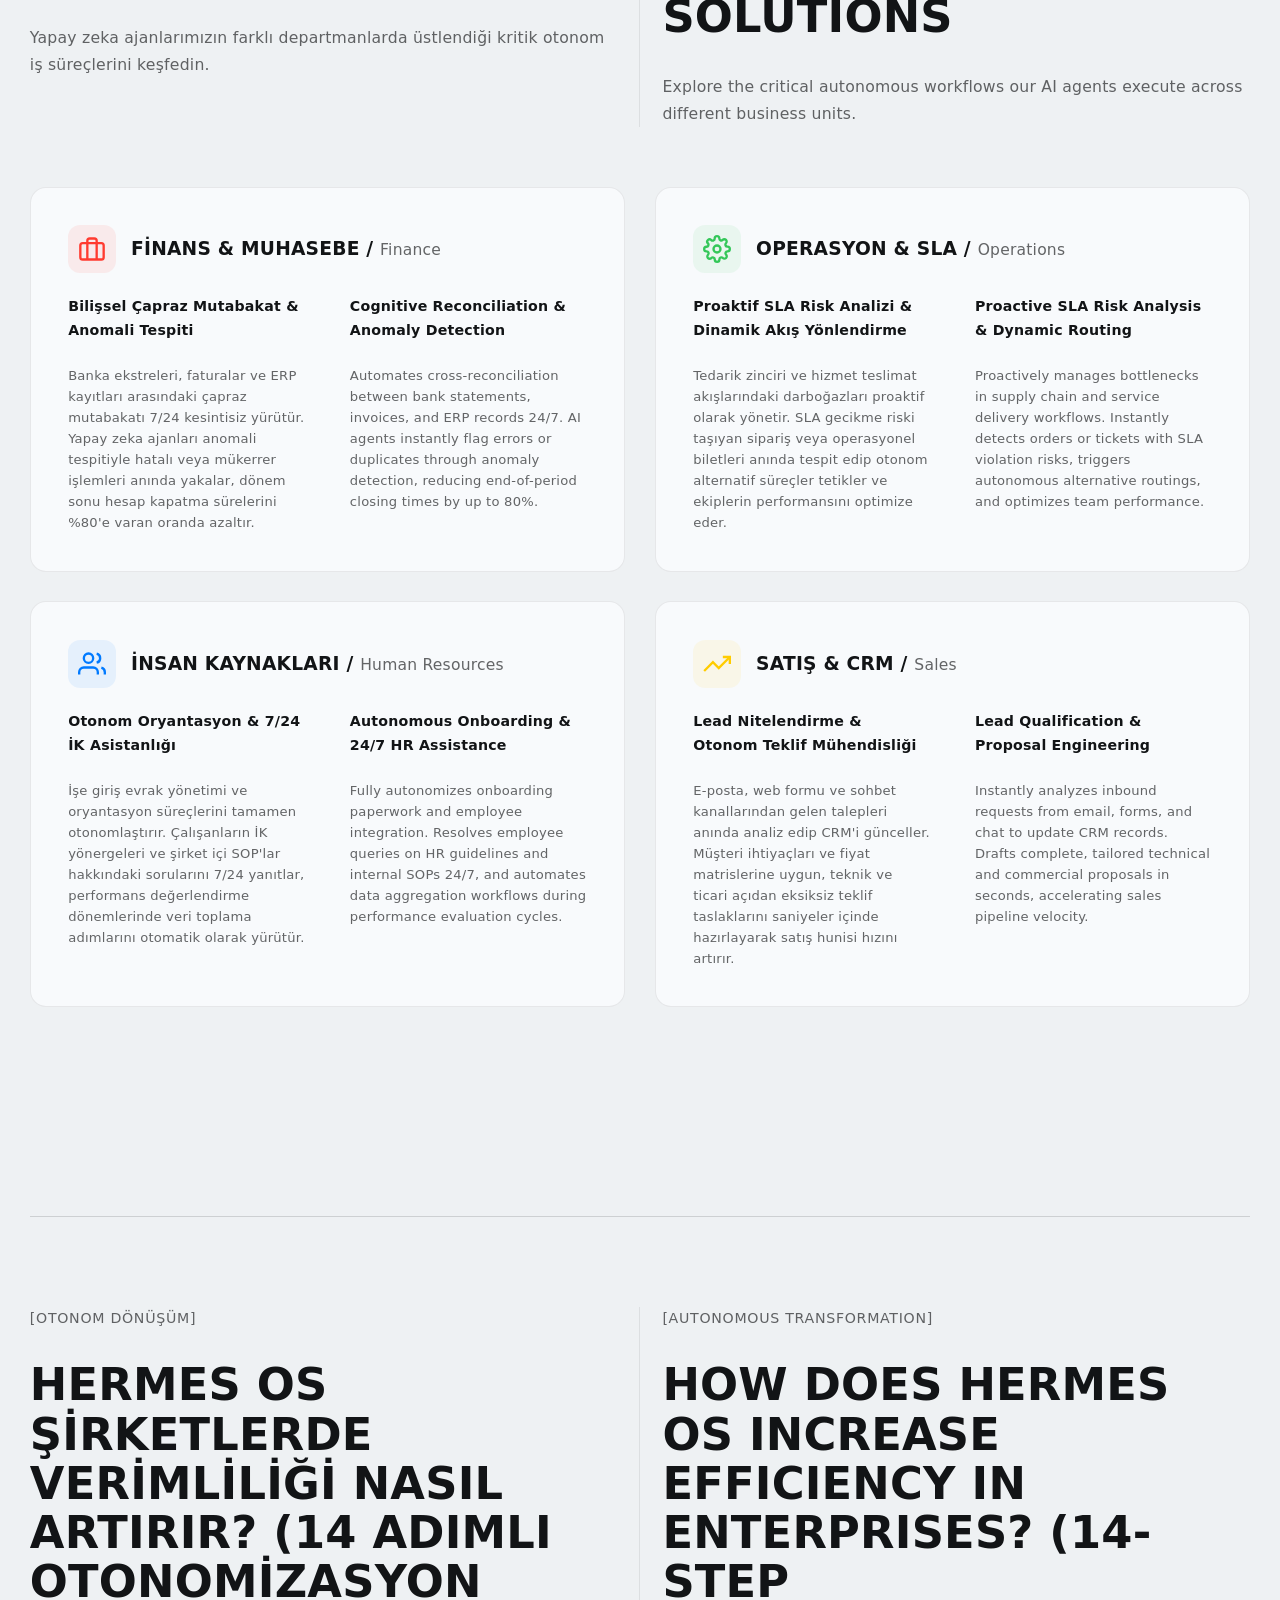
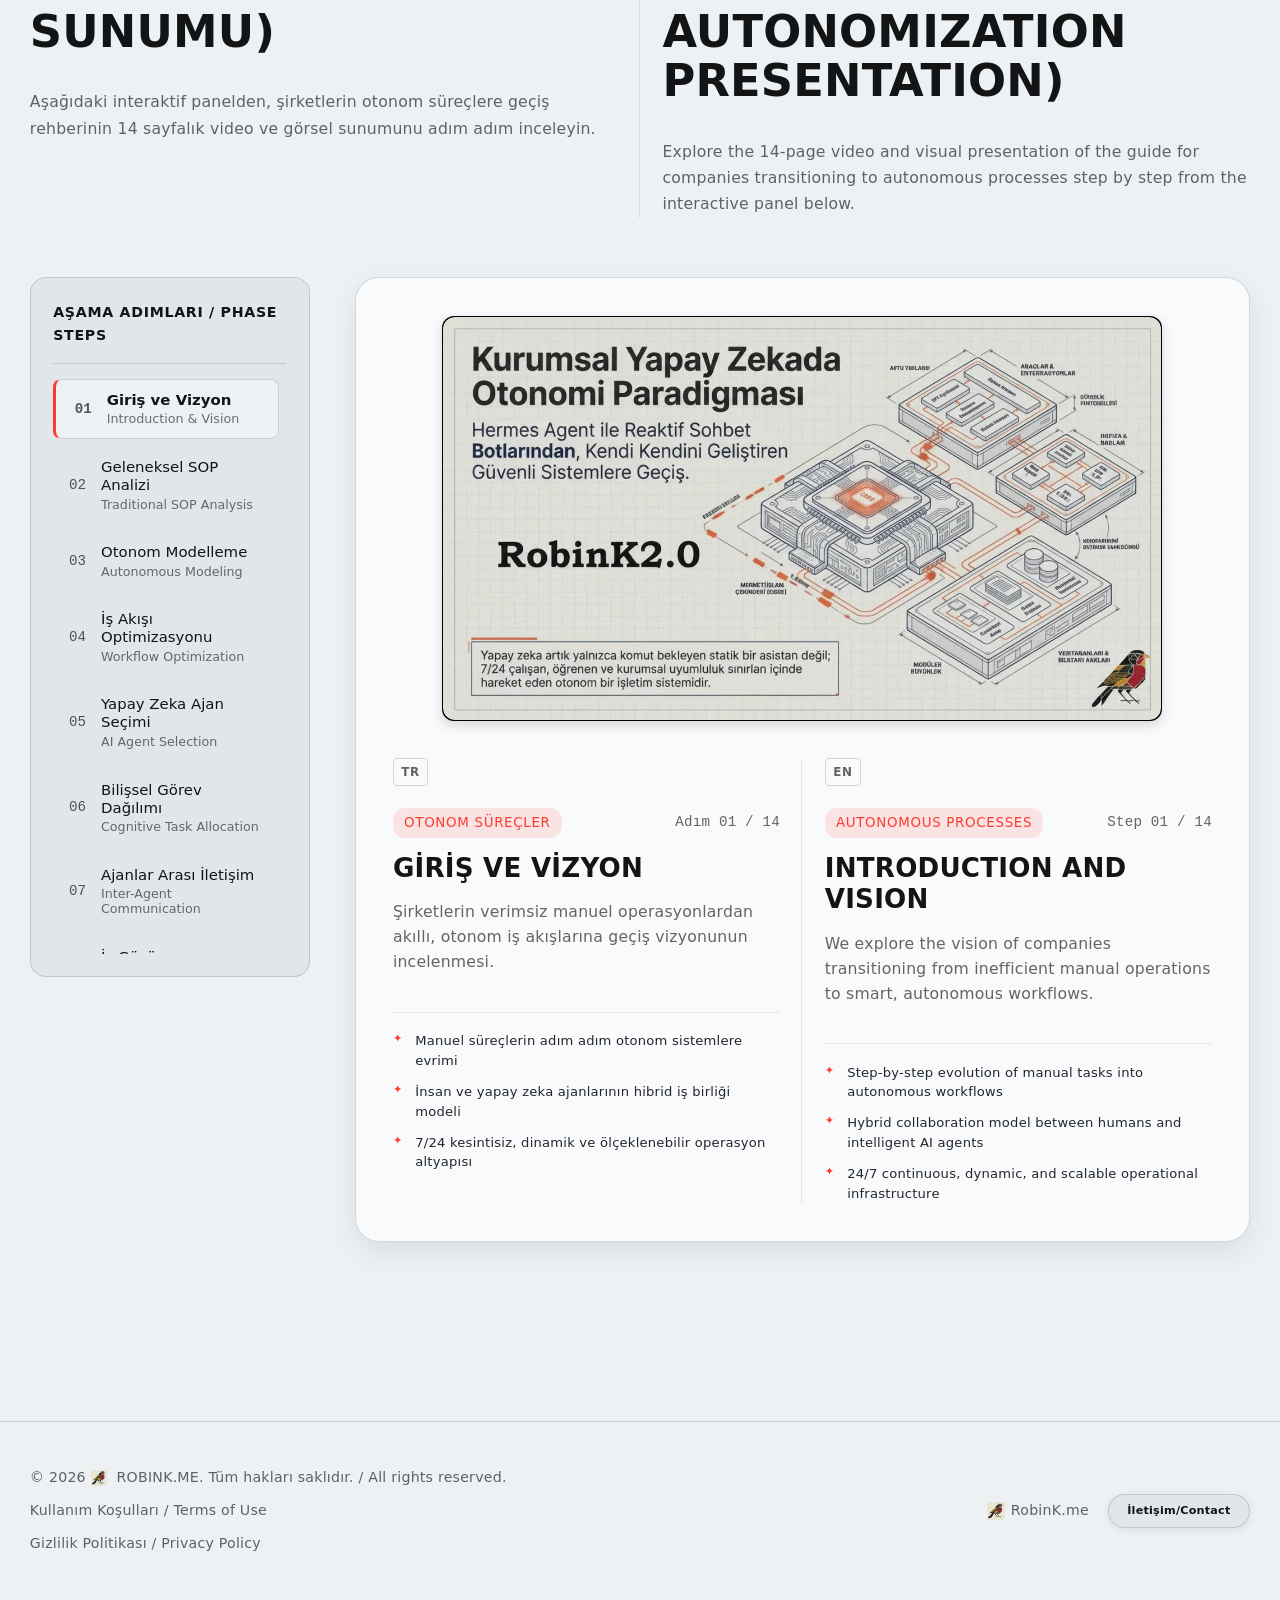
==== commit 43c8b33d: "Fix Turkish uppercase casing bug for English words in hero, menu, and infographics" ====
--- a/index.html
+++ b/index.html
@@ -479,7 +479,7 @@
 <line x1="18.36" x2="19.78" y1="4.22" y2="5.64"></line>
 </svg>
 </button>
-<a aria-label="Demo İste / Request Demo" class="nav-cta-btn js-demo-trigger" href="index.html?action=demo">Demo İste / Request Demo</a>
+<a aria-label="Demo İste / Request Demo" class="nav-cta-btn js-demo-trigger" href="index.html?action=demo"><span lang="tr">Demo İste</span> / <span lang="en">Request Demo</span></a>
 <button aria-label="Menu" class="nav-menu-btn" id="menu-trigger">
 <span class="menu-text-open">Menu</span>
 <span class="menu-text-close" style="display: none;">Close</span>
@@ -493,7 +493,7 @@
 <li>
 <a class="nav-link-item" data-action="about" href="about.html" role="button">
 <span class="link-bracket">( )</span>
-<span class="link-text">Hakkımızda / About Us</span>
+<span class="link-text"><span lang="tr">Hakkımızda</span> / <span lang="en">About Us</span></span>
 <svg class="nav-link-sketch" fill="none" viewbox="0 0 200 20">
 <path d="M5 10 C 60 2, 120 2, 195 10" stroke="currentColor" stroke-linecap="round" stroke-width="2"></path>
 </svg>
@@ -502,7 +502,7 @@
 <li>
 <a class="nav-link-item color-red" data-section="workflows" href="#" role="button">
 <span class="link-bracket">([O])</span>
-<span class="link-text">Otonom Süreçler / Autonomous Workflows</span>
+<span class="link-text"><span lang="tr">Otonom Süreçler</span> / <span lang="en">Autonomous Workflows</span></span>
 <svg class="nav-link-sketch" fill="none" viewbox="0 0 200 20">
 <path d="M5 10 C 60 2, 120 2, 195 10" stroke="currentColor" stroke-linecap="round" stroke-width="2"></path>
 </svg>
@@ -511,7 +511,7 @@
 <li>
 <a class="nav-link-item color-green" data-section="agents" href="#" role="button">
 <span class="link-bracket">([A])</span>
-<span class="link-text">Yapay Zeka Ajanları / AI Agents</span>
+<span class="link-text"><span lang="tr">Yapay Zeka Ajanları</span> / <span lang="en">AI Agents</span></span>
 <svg class="nav-link-sketch" fill="none" viewbox="0 0 200 20">
 <path d="M5 10 C 60 2, 120 2, 195 10" stroke="currentColor" stroke-linecap="round" stroke-width="2"></path>
 </svg>
@@ -520,7 +520,7 @@
 <li>
 <a class="nav-link-item color-blue" data-section="integration" href="#" role="button">
 <span class="link-bracket">([E])</span>
-<span class="link-text">Süreç Entegrasyonu / Process Integration</span>
+<span class="link-text"><span lang="tr">Süreç Entegrasyonu</span> / <span lang="en">Process Integration</span></span>
 <svg class="nav-link-sketch" fill="none" viewbox="0 0 200 20">
 <path d="M5 10 C 60 2, 120 2, 195 10" stroke="currentColor" stroke-linecap="round" stroke-width="2"></path>
 </svg>
@@ -529,7 +529,7 @@
 <li>
 <a class="nav-link-item color-yellow" data-section="analytics" href="#" role="button">
 <span class="link-bracket">([L])</span>
-<span class="link-text">Operasyonel Analitik / Operational Analytics</span>
+<span class="link-text"><span lang="tr">Operasyonel Analitik</span> / <span lang="en">Operational Analytics</span></span>
 <svg class="nav-link-sketch" fill="none" viewbox="0 0 200 20">
 <path d="M5 10 C 60 2, 120 2, 195 10" stroke="currentColor" stroke-linecap="round" stroke-width="2"></path>
 </svg>
@@ -538,16 +538,16 @@
 <li>
 <a class="nav-link-item" href="infographics.html">
 <span class="link-bracket">(I)</span>
-<span class="link-text">İnfografiklerimiz / Our Infographics</span>
+<span class="link-text"><span lang="tr">İnfografiklerimiz</span> / <span lang="en">Our Infographics</span></span>
 <svg class="nav-link-sketch" fill="none" viewbox="0 0 200 20">
 <path d="M5 10 C 60 2, 120 2, 195 10" stroke="currentColor" stroke-linecap="round" stroke-width="2"></path>
 </svg>
 </a>
 </li>
-<li><a class="nav-link-item" href="faq.html"><span class="link-bracket">(S)</span><span class="link-text">Sıkça Sorulan Sorular / FAQ</span><svg class="nav-link-sketch" fill="none" viewbox="0 0 200 20"><path d="M5 10 C 60 2, 120 2, 195 10" stroke="currentColor" stroke-linecap="round" stroke-width="2"></path></svg></a></li><li>
+<li><a class="nav-link-item" href="faq.html"><span class="link-bracket">(S)</span><span class="link-text"><span lang="tr">Sıkça Sorulan Sorular</span> / <span lang="en">FAQ</span></span><svg class="nav-link-sketch" fill="none" viewbox="0 0 200 20"><path d="M5 10 C 60 2, 120 2, 195 10" stroke="currentColor" stroke-linecap="round" stroke-width="2"></path></svg></a></li><li>
 <a class="nav-link-item" href="contact.html">
 <span class="link-bracket">(C)</span>
-<span class="link-text">İletişim / Contact</span>
+<span class="link-text"><span lang="tr">İletişim</span> / <span lang="en">Contact</span></span>
 <svg class="nav-link-sketch" fill="none" viewbox="0 0 200 20">
 <path d="M5 10 C 60 2, 120 2, 195 10" stroke="currentColor" stroke-linecap="round" stroke-width="2"></path>
 </svg>
@@ -560,8 +560,8 @@
             <img alt="Robin Bird" class="inline-logo-bird" height="20" src="assets/images/robin-bird.jpg" width="20"/>
             ROBINK.ME
           </span>
-<a class="menu-sublink js-terms-trigger" href="terms.html">Kullanım Koşulları / Terms of Use</a>
-<a class="menu-sublink js-privacy-trigger" href="privacy.html">Gizlilik Politikası / Privacy Policy</a>
+<a class="menu-sublink js-terms-trigger" href="terms.html"><span lang="tr">Kullanım Koşulları</span> / <span lang="en">Terms of Use</span></a>
+<a class="menu-sublink js-privacy-trigger" href="privacy.html"><span lang="tr">Gizlilik Politikası</span> / <span lang="en">Privacy Policy</span></a>
 </div>
 </div>
 </div>
@@ -573,7 +573,7 @@
 </div>
 <div class="manifesto-content">
 <article class="bilingual-wrapper with-separator">
-<div class="bilingual-col">
+<div class="bilingual-col" lang="tr">
 <span class="lang-indicator">TR</span>
 <p class="text-manifesto-sub">
 <strong>
@@ -590,7 +590,7 @@
 <p class="text-manifesto-body">
                 RobinK.me bu dönüşümün anahtarıdır. Bizler, kurumsal süreçleri geleneksel Standart Operasyon Prosedürleri (SOP) seviyesinden çıkarıp tamamen otonom ajanlarla yönetilen esnek, akıllı ve kendi kendini optimize eden uçtan uca bir işletim sistemine dönüştürüyoruz.
               </p>
-<h3 class="manifesto-section-title">Çarkın 4 Ana Gücü (Flywheel)</h3>
+<h3 class="manifesto-section-title" lang="tr">Çarkın 4 Ana Gücü (Flywheel)</h3>
 <p class="text-manifesto-body">
                 Şirketler bu otonom ekosisteme herhangi bir aşamadan dahil olabilir; biz onların tüm iş süreçlerini birbirine bağlarız:
               </p>
@@ -607,7 +607,7 @@
 <span class="signature-caption">RobinK.me Ekibi</span>
 </div>
 </div>
-<div class="bilingual-col">
+<div class="bilingual-col" lang="en">
 <span class="lang-indicator">EN</span>
 <p class="text-manifesto-sub">
 <strong>
@@ -624,7 +624,7 @@
 <p class="text-manifesto-body">
                 RobinK.me is the key to this transformation. We take corporate processes out of Standard Operating Procedures (SOPs) and transform them into a flexible, smart, and self-optimizing end-to-end operating system fully managed by autonomous agents.
               </p>
-<h3 class="manifesto-section-title">The 4 Core Pillars (Flywheel)</h3>
+<h3 class="manifesto-section-title" lang="en">The 4 Core Pillars (Flywheel)</h3>
 <p class="text-manifesto-body">
                 Companies can integrate into this autonomous ecosystem at any stage; we connect all of their business processes:
               </p>
@@ -649,7 +649,7 @@
 <div class="hero-grid">
 <div class="hero-col">
 <span class="lang-indicator">TR</span>
-<h1 class="hero-title">
+<h1 class="hero-title" lang="tr">
               Tekrarlayan iş süreçlerinizi yapay zeka ajanlarıyla otonomlaştırın, ekibinizi özgürleştirin
             </h1>
 <p class="hero-desc">
@@ -672,9 +672,9 @@
 </button>
 </div>
 </div>
-<div class="hero-col hero-col-en">
+<div class="hero-col hero-col-en" lang="en">
 <span class="lang-indicator">EN</span>
-<h1 class="hero-title">
+<h1 class="hero-title" lang="en">
               Free your team from repetitive tasks by delegating workflows to AI agents
             </h1>
 <p class="hero-desc">
@@ -742,12 +742,12 @@
 <div class="portal-right-col">
 <div class="flywheel-info-card" id="flywheel-info-card" style="margin: 0 auto; width: 100%;">
 <article class="bilingual-wrapper">
-<div class="bilingual-col">
+<div class="bilingual-col" lang="tr">
 <span class="lang-indicator">TR</span>
 <h4 class="info-card-title" id="info-card-title-tr">OTONOM EKOSİSTEM</h4>
 <p class="info-card-desc" id="info-card-desc-tr">Çarktaki bölümlere tıklayarak veya üzerine gelerek kurumsal otonom süreçleri keşfedin. Tıkladığınızda ilgili aşama sunumları listelenecektir.</p>
 </div>
-<div class="bilingual-col">
+<div class="bilingual-col" lang="en">
 <span class="lang-indicator">EN</span>
 <h4 class="info-card-title" id="info-card-title-en">AUTONOMOUS ECOSYSTEM</h4>
 <p class="info-card-desc" id="info-card-desc-en">Discover corporate autonomous processes by clicking or hovering on the wheel segments. Clicking will list the related phase presentations.</p>
@@ -758,14 +758,14 @@
 <section class="departments-section">
 <div class="section-header-block" style="max-width: 100%;">
 <article class="bilingual-wrapper with-separator">
-<div class="bilingual-col">
-<span class="section-tag">[Sektörel Dikeyler]</span>
-<h2 class="section-heading-title">Departman Bazlı Otonom Çözümler</h2>
+<div class="bilingual-col" lang="tr">
+<span class="section-tag" lang="tr">[Sektörel Dikeyler]</span>
+<h2 class="section-heading-title" lang="tr">Departman Bazlı Otonom Çözümler</h2>
 <p class="section-heading-desc">Yapay zeka ajanlarımızın farklı departmanlarda üstlendiği kritik otonom iş süreçlerini keşfedin.</p>
 </div>
-<div class="bilingual-col">
-<span class="section-tag">[Departmental Solutions]</span>
-<h2 class="section-heading-title">Department-Specific Autonomous Solutions</h2>
+<div class="bilingual-col" lang="en">
+<span class="section-tag" lang="en">[Departmental Solutions]</span>
+<h2 class="section-heading-title" lang="en">Department-Specific Autonomous Solutions</h2>
 <p class="section-heading-desc">Explore the critical autonomous workflows our AI agents execute across different business units.</p>
 </div>
 </article>
@@ -780,14 +780,14 @@
 <path d="M16 21V5a2 2 0 0 0-2-2h-4a2 2 0 0 0-2 2v16"></path>
 </svg>
 </span>
-<h3 class="dep-name">Finans &amp; Muhasebe / <small>Finance</small></h3>
+<h3 class="dep-name">Finans &amp; Muhasebe / <small lang="en">Finance</small></h3>
 </div>
 <article class="bilingual-wrapper">
-<div class="bilingual-col">
+<div class="bilingual-col" lang="tr">
 <h4 class="dep-process-title">Bilişsel Çapraz Mutabakat &amp; Anomali Tespiti</h4>
 <p class="dep-desc">Banka ekstreleri, faturalar ve ERP kayıtları arasındaki çapraz mutabakatı 7/24 kesintisiz yürütür. Yapay zeka ajanları anomali tespitiyle hatalı veya mükerrer işlemleri anında yakalar, dönem sonu hesap kapatma sürelerini %80'e varan oranda azaltır.</p>
 </div>
-<div class="bilingual-col">
+<div class="bilingual-col" lang="en">
 <h4 class="dep-process-title">Cognitive Reconciliation &amp; Anomaly Detection</h4>
 <p class="dep-desc">Automates cross-reconciliation between bank statements, invoices, and ERP records 24/7. AI agents instantly flag errors or duplicates through anomaly detection, reducing end-of-period closing times by up to 80%.</p>
 </div>
@@ -802,14 +802,14 @@
 <path d="M19.4 15a1.65 1.65 0 0 0 .33 1.82l.06.06a2 2 0 1 1-2.83 2.83l-.06-.06a1.65 1.65 0 0 0-1.82-.33 1.65 1.65 0 0 0-1 1.51V21a2 2 0 0 1-4 0v-.09A1.65 1.65 0 0 0 9 19.4a1.65 1.65 0 0 0-1.82.33l-.06.06a2 2 0 1 1-2.83-2.83l.06-.06a1.65 1.65 0 0 0 .33-1.82 1.65 1.65 0 0 0-1.51-1H3a2 2 0 0 1 0-4h.09A1.65 1.65 0 0 0 4.6 9a1.65 1.65 0 0 0-.33-1.82l-.06-.06a2 2 0 1 1 2.83-2.83l.06.06a1.65 1.65 0 0 0 1.82.33H9a1.65 1.65 0 0 0 1-1.51V3a2 2 0 0 1 4 0v.09a1.65 1.65 0 0 0 1 1.51 1.65 1.65 0 0 0 1.82-.33l.06-.06a2 2 0 1 1 2.83 2.83l-.06.06a1.65 1.65 0 0 0-.33 1.82V9a1.65 1.65 0 0 0 1.51 1H21a2 2 0 0 1 0 4h-.09a1.65 1.65 0 0 0-1.51 1z"></path>
 </svg>
 </span>
-<h3 class="dep-name">Operasyon &amp; SLA / <small>Operations</small></h3>
+<h3 class="dep-name">Operasyon &amp; SLA / <small lang="en">Operations</small></h3>
 </div>
 <article class="bilingual-wrapper">
-<div class="bilingual-col">
+<div class="bilingual-col" lang="tr">
 <h4 class="dep-process-title">Proaktif SLA Risk Analizi &amp; Dinamik Akış Yönlendirme</h4>
 <p class="dep-desc">Tedarik zinciri ve hizmet teslimat akışlarındaki darboğazları proaktif olarak yönetir. SLA gecikme riski taşıyan sipariş veya operasyonel biletleri anında tespit edip otonom alternatif süreçler tetikler ve ekiplerin performansını optimize eder.</p>
 </div>
-<div class="bilingual-col">
+<div class="bilingual-col" lang="en">
 <h4 class="dep-process-title">Proactive SLA Risk Analysis &amp; Dynamic Routing</h4>
 <p class="dep-desc">Proactively manages bottlenecks in supply chain and service delivery workflows. Instantly detects orders or tickets with SLA violation risks, triggers autonomous alternative routings, and optimizes team performance.</p>
 </div>
@@ -826,14 +826,14 @@
 <path d="M16 3.13a4 4 0 0 1 0 7.75"></path>
 </svg>
 </span>
-<h3 class="dep-name">İnsan Kaynakları / <small>Human Resources</small></h3>
+<h3 class="dep-name">İnsan Kaynakları / <small lang="en">Human Resources</small></h3>
 </div>
 <article class="bilingual-wrapper">
-<div class="bilingual-col">
+<div class="bilingual-col" lang="tr">
 <h4 class="dep-process-title">Otonom Oryantasyon &amp; 7/24 İK Asistanlığı</h4>
 <p class="dep-desc">İşe giriş evrak yönetimi ve oryantasyon süreçlerini tamamen otonomlaştırır. Çalışanların İK yönergeleri ve şirket içi SOP'lar hakkındaki sorularını 7/24 yanıtlar, performans değerlendirme dönemlerinde veri toplama adımlarını otomatik olarak yürütür.</p>
 </div>
-<div class="bilingual-col">
+<div class="bilingual-col" lang="en">
 <h4 class="dep-process-title">Autonomous Onboarding &amp; 24/7 HR Assistance</h4>
 <p class="dep-desc">Fully autonomizes onboarding paperwork and employee integration. Resolves employee queries on HR guidelines and internal SOPs 24/7, and automates data aggregation workflows during performance evaluation cycles.</p>
 </div>
@@ -848,14 +848,14 @@
 <polyline points="17 6 23 6 23 12"></polyline>
 </svg>
 </span>
-<h3 class="dep-name">Satış &amp; CRM / <small>Sales</small></h3>
+<h3 class="dep-name">Satış &amp; CRM / <small lang="en">Sales</small></h3>
 </div>
 <article class="bilingual-wrapper">
-<div class="bilingual-col">
+<div class="bilingual-col" lang="tr">
 <h4 class="dep-process-title">Lead Nitelendirme &amp; Otonom Teklif Mühendisliği</h4>
 <p class="dep-desc">E-posta, web formu ve sohbet kanallarından gelen talepleri anında analiz edip CRM'i günceller. Müşteri ihtiyaçları ve fiyat matrislerine uygun, teknik ve ticari açıdan eksiksiz teklif taslaklarını saniyeler içinde hazırlayarak satış hunisi hızını artırır.</p>
 </div>
-<div class="bilingual-col">
+<div class="bilingual-col" lang="en">
 <h4 class="dep-process-title">Lead Qualification &amp; Proposal Engineering</h4>
 <p class="dep-desc">Instantly analyzes inbound requests from email, forms, and chat to update CRM records. Drafts complete, tailored technical and commercial proposals in seconds, accelerating sales pipeline velocity.</p>
 </div>
@@ -866,117 +866,117 @@
 <section class="presentation-section" id="presentation-deck">
 <div class="section-header-block" style="max-width: 100%;">
 <article class="bilingual-wrapper with-separator">
-<div class="bilingual-col">
-<span class="section-tag">[Otonom Dönüşüm]</span>
-<h2 class="section-heading-title">Hermes OS Şirketlerde Verimliliği Nasıl Artırır? (14 Adımlı Otonomizasyon Sunumu)</h2>
+<div class="bilingual-col" lang="tr">
+<span class="section-tag" lang="tr">[Otonom Dönüşüm]</span>
+<h2 class="section-heading-title" lang="tr">Hermes OS Şirketlerde Verimliliği Nasıl Artırır? (14 Adımlı Otonomizasyon Sunumu)</h2>
 <p class="section-heading-desc">Aşağıdaki interaktif panelden, şirketlerin otonom süreçlere geçiş rehberinin 14 sayfalık video ve görsel sunumunu adım adım inceleyin.</p>
 </div>
-<div class="bilingual-col">
-<span class="section-tag">[Autonomous Transformation]</span>
-<h2 class="section-heading-title">How Does Hermes OS Increase Efficiency in Enterprises? (14-Step Autonomization Presentation)</h2>
+<div class="bilingual-col" lang="en">
+<span class="section-tag" lang="en">[Autonomous Transformation]</span>
+<h2 class="section-heading-title" lang="en">How Does Hermes OS Increase Efficiency in Enterprises? (14-Step Autonomization Presentation)</h2>
 <p class="section-heading-desc">Explore the 14-page video and visual presentation of the guide for companies transitioning to autonomous processes step by step from the interactive panel below.</p>
 </div>
 </article></div>
 <div class="presentation-layout">
 <div class="presentation-nav">
-<h4 class="deck-nav-title">Aşama Adımları / Phase Steps</h4>
+<h4 class="deck-nav-title"><span lang="tr">Aşama Adımları</span> / <span lang="en">Phase Steps</span></h4>
 <div class="step-nav-wrapper">
 <button class="step-nav-btn active" data-phase="workflows" data-step="1">
 <span class="step-num">01</span>
 <span class="step-title">
 <span>Giriş ve Vizyon</span>
-<small style="opacity: 0.6; font-size: 0.85em; font-weight: normal;">Introduction &amp; Vision</small>
+<small lang="en" style="opacity: 0.6; font-size: 0.85em; font-weight: normal;">Introduction &amp; Vision</small>
 </span>
 </button>
 <button class="step-nav-btn" data-phase="workflows" data-step="2">
 <span class="step-num">02</span>
 <span class="step-title">
 <span>Geleneksel SOP Analizi</span>
-<small style="opacity: 0.6; font-size: 0.85em; font-weight: normal;">Traditional SOP Analysis</small>
+<small lang="en" style="opacity: 0.6; font-size: 0.85em; font-weight: normal;">Traditional SOP Analysis</small>
 </span>
 </button>
 <button class="step-nav-btn" data-phase="workflows" data-step="3">
 <span class="step-num">03</span>
 <span class="step-title">
 <span>Otonom Modelleme</span>
-<small style="opacity: 0.6; font-size: 0.85em; font-weight: normal;">Autonomous Modeling</small>
+<small lang="en" style="opacity: 0.6; font-size: 0.85em; font-weight: normal;">Autonomous Modeling</small>
 </span>
 </button>
 <button class="step-nav-btn" data-phase="workflows" data-step="4">
 <span class="step-num">04</span>
 <span class="step-title">
 <span>İş Akışı Optimizasyonu</span>
-<small style="opacity: 0.6; font-size: 0.85em; font-weight: normal;">Workflow Optimization</small>
+<small lang="en" style="opacity: 0.6; font-size: 0.85em; font-weight: normal;">Workflow Optimization</small>
 </span>
 </button>
 <button class="step-nav-btn" data-phase="agents" data-step="5">
 <span class="step-num">05</span>
 <span class="step-title">
 <span>Yapay Zeka Ajan Seçimi</span>
-<small style="opacity: 0.6; font-size: 0.85em; font-weight: normal;">AI Agent Selection</small>
+<small lang="en" style="opacity: 0.6; font-size: 0.85em; font-weight: normal;">AI Agent Selection</small>
 </span>
 </button>
 <button class="step-nav-btn" data-phase="agents" data-step="6">
 <span class="step-num">06</span>
 <span class="step-title">
 <span>Bilişsel Görev Dağılımı</span>
-<small style="opacity: 0.6; font-size: 0.85em; font-weight: normal;">Cognitive Task Allocation</small>
+<small lang="en" style="opacity: 0.6; font-size: 0.85em; font-weight: normal;">Cognitive Task Allocation</small>
 </span>
 </button>
 <button class="step-nav-btn" data-phase="agents" data-step="7">
 <span class="step-num">07</span>
 <span class="step-title">
 <span>Ajanlar Arası İletişim</span>
-<small style="opacity: 0.6; font-size: 0.85em; font-weight: normal;">Inter-Agent Communication</small>
+<small lang="en" style="opacity: 0.6; font-size: 0.85em; font-weight: normal;">Inter-Agent Communication</small>
 </span>
 </button>
 <button class="step-nav-btn" data-phase="agents" data-step="8">
 <span class="step-num">08</span>
 <span class="step-title">
 <span>İş Gücü Entegrasyonu</span>
-<small style="opacity: 0.6; font-size: 0.85em; font-weight: normal;">Workforce Integration</small>
+<small lang="en" style="opacity: 0.6; font-size: 0.85em; font-weight: normal;">Workforce Integration</small>
 </span>
 </button>
 <button class="step-nav-btn" data-phase="integration" data-step="9">
 <span class="step-num">09</span>
 <span class="step-title">
 <span>API ve Bağlantı Altyapısı</span>
-<small style="opacity: 0.6; font-size: 0.85em; font-weight: normal;">API &amp; Connectivity Infrastructure</small>
+<small lang="en" style="opacity: 0.6; font-size: 0.85em; font-weight: normal;">API &amp; Connectivity Infrastructure</small>
 </span>
 </button>
 <button class="step-nav-btn" data-phase="integration" data-step="10">
 <span class="step-num">10</span>
 <span class="step-title">
 <span>Veri Ambarı Entegrasyonu</span>
-<small style="opacity: 0.6; font-size: 0.85em; font-weight: normal;">Data Warehouse Integration</small>
+<small lang="en" style="opacity: 0.6; font-size: 0.85em; font-weight: normal;">Data Warehouse Integration</small>
 </span>
 </button>
 <button class="step-nav-btn" data-phase="integration" data-step="11">
 <span class="step-num">11</span>
 <span class="step-title">
 <span>Güvenlik ve İzin Protokolleri</span>
-<small style="opacity: 0.6; font-size: 0.85em; font-weight: normal;">Security &amp; Permission Protocols</small>
+<small lang="en" style="opacity: 0.6; font-size: 0.85em; font-weight: normal;">Security &amp; Permission Protocols</small>
 </span>
 </button>
 <button class="step-nav-btn" data-phase="analytics" data-step="12">
 <span class="step-num">12</span>
 <span class="step-title">
 <span>Verim ve Metrik İzleme</span>
-<small style="opacity: 0.6; font-size: 0.85em; font-weight: normal;">Performance &amp; Metric Monitoring</small>
+<small lang="en" style="opacity: 0.6; font-size: 0.85em; font-weight: normal;">Performance &amp; Metric Monitoring</small>
 </span>
 </button>
 <button class="step-nav-btn" data-phase="analytics" data-step="13">
 <span class="step-num">13</span>
 <span class="step-title">
 <span>Hata Yönetimi ve Loglama</span>
-<small style="opacity: 0.6; font-size: 0.85em; font-weight: normal;">Error Management &amp; Logging</small>
+<small lang="en" style="opacity: 0.6; font-size: 0.85em; font-weight: normal;">Error Management &amp; Logging</small>
 </span>
 </button>
 <button class="step-nav-btn" data-phase="analytics" data-step="14">
 <span class="step-num">14</span>
 <span class="step-title">
 <span>Sürekli Otonom Gelişim</span>
-<small style="opacity: 0.6; font-size: 0.85em; font-weight: normal;">Continuous Autonomous Evolution</small>
+<small lang="en" style="opacity: 0.6; font-size: 0.85em; font-weight: normal;">Continuous Autonomous Evolution</small>
 </span>
 </button>
 </div>
@@ -990,31 +990,31 @@
 </div>
 <div class="deck-meta">
 <article class="bilingual-wrapper with-separator">
-<div class="bilingual-col">
+<div class="bilingual-col" lang="tr">
 <span class="lang-indicator">TR</span>
 <div class="deck-meta-top">
-<span class="deck-phase-tag red-tag" id="deck-phase-tag-tr">Otonom Süreçler</span>
-<span class="deck-step-tag" id="deck-step-tag-tr">Adım 01 / 14</span>
-</div>
-<h3 class="deck-title" id="deck-title-tr">Giriş ve Vizyon</h3>
-<p class="deck-desc" id="deck-desc-tr">
+<span class="deck-phase-tag red-tag" id="deck-phase-tag-tr" lang="tr">Otonom Süreçler</span>
+<span class="deck-step-tag" id="deck-step-tag-tr" lang="tr">Adım 01 / 14</span>
+</div>
+<h3 class="deck-title" id="deck-title-tr" lang="tr">Giriş ve Vizyon</h3>
+<p class="deck-desc" id="deck-desc-tr" lang="tr">
                       Kurumsal yapıların geleceği otonom işletim sistemlerinde yatıyor. Bu sayfada, şirketlerin verimsiz manuel operasyonlardan akıllı, otonom iş akışlarına geçiş vizyonunu inceliyoruz.
                     </p>
-<ul class="deck-details-list" id="deck-details-tr">
+<ul class="deck-details-list" id="deck-details-tr" lang="tr">
 <!-- JS will dynamically populate bullet points here -->
 </ul>
 </div>
-<div class="bilingual-col">
+<div class="bilingual-col" lang="en">
 <span class="lang-indicator">EN</span>
 <div class="deck-meta-top">
-<span class="deck-phase-tag red-tag" id="deck-phase-tag-en">Autonomous Processes</span>
-<span class="deck-step-tag" id="deck-step-tag-en">Step 01 / 14</span>
-</div>
-<h3 class="deck-title" id="deck-title-en">Introduction and Vision</h3>
-<p class="deck-desc" id="deck-desc-en">
+<span class="deck-phase-tag red-tag" id="deck-phase-tag-en" lang="en">Autonomous Processes</span>
+<span class="deck-step-tag" id="deck-step-tag-en" lang="en">Step 01 / 14</span>
+</div>
+<h3 class="deck-title" id="deck-title-en" lang="en">Introduction and Vision</h3>
+<p class="deck-desc" id="deck-desc-en" lang="en">
                       The future of corporate structures lies in autonomous operating systems. On this page, we explore the vision of companies transitioning from inefficient manual operations to smart, autonomous workflows.
                     </p>
-<ul class="deck-details-list" id="deck-details-en">
+<ul class="deck-details-list" id="deck-details-en" lang="en">
 <!-- JS will dynamically populate bullet points here -->
 </ul>
 </div>
@@ -1022,270 +1022,270 @@
 </div>
 </div>
 </div>
-  <!-- Generative Engine Optimization (GEO) & AI Search Crawler Accessible Version of the 14-Step Presentation -->
-  <div class="geo-crawler-only" style="position: absolute; width: 1px; height: 1px; padding: 0; margin: -1px; overflow: hidden; clip: rect(0, 0, 0, 0); border: 0;" aria-hidden="false">
-    <h2>14 Adımda Otonom Süreçler Entegrasyonu Detayları / 14-Step Autonomous Integration Details</h2>
-    <div class="bilingual-wrapper">
-      <div class="bilingual-col" lang="tr">
-        <h3>14 Adımlık Kurumsal Otonomizasyon ve Süreç Entegrasyonu Rehberi</h3>
-        <article class="geo-step-item" id="geo-step-tr-1">
-          <h4>Adım 01: Giriş ve Vizyon (Otonom Süreçler)</h4>
-          <p>Şirketlerin verimsiz manuel operasyonlardan akıllı, otonom iş akışlarına geçiş vizyonunun incelenmesi.</p>
-          <ul>
-            <li>Manuel süreçlerin adım adım otonom sistemlere evrimi</li>
-            <li>İnsan ve yapay zeka ajanlarının hibrid iş birliği modeli</li>
-            <li>7/24 kesintisiz, dinamik ve ölçeklenebilir operasyon altyapısı</li>
-          </ul>
-        </article>
-        <article class="geo-step-item" id="geo-step-tr-2">
-          <h4>Adım 02: Geleneksel SOP Analizi (Otonom Süreçler)</h4>
-          <p>Mevcut standart operasyon prosedürlerinin (SOP) analizi yapılarak hangi süreçlerin yapay zekaya devredilebileceğinin tespit edilmesi.</p>
-          <ul>
-            <li>Mevcut departman SOP dokümanlarının derinlemesine taranması</li>
-            <li>Tekrarlayan adımların ve bilişsel sürtünme noktalarının tespiti</li>
-            <li>Detaylı otonomizasyon uygunluk ve fizibilite raporlaması</li>
-          </ul>
-        </article>
-        <article class="geo-step-item" id="geo-step-tr-3">
-          <h4>Adım 03: Otonom Modelleme (Otonom Süreçler)</h4>
-          <p>Süreçlerin, yapay zeka ajanlarının anlayabileceği mantıksal karar ağaçlarına ve akış şemalarına dönüştürülmesi aşaması.</p>
-          <ul>
-            <li>İş adımlarının mantıksal karar ağaçlarına (Decision Trees) dökülmesi</li>
-            <li>İstisnai durumlar ve beklenmedik senaryo yollarının tasarımı</li>
-            <li>Ajanlar için gerekli bilişsel yetenek setlerinin tanımlanması</li>
-          </ul>
-        </article>
-        <article class="geo-step-item" id="geo-step-tr-4">
-          <h4>Adım 04: İş Akışı Optimizasyonu (Otonom Süreçler)</h4>
-          <p>Akışların simüle edilmesi, darboğazların tespiti ve en yüksek hız için süreç optimizasyon parametrelerinin ayarlanması.</p>
-          <ul>
-            <li>Süreçlerdeki hantal ve gereksiz onay adımlarının elenmesi</li>
-            <li>İş akışının simüle edilerek olası tıkanıklıkların çözülmesi</li>
-            <li>Maksimum işlem hızı için paralel görev akışlarının kurgulanması</li>
-          </ul>
-        </article>
-        <article class="geo-step-item" id="geo-step-tr-5">
-          <h4>Adım 05: Yapay Zeka Ajan Seçimi (Yapay Zeka Ajanları)</h4>
-          <p>Departman bazlı ihtiyaçlar için en uygun bilişsel yeteneklere sahip akıllı yapay zeka ajan modellerinin belirlenmesi.</p>
-          <ul>
-            <li>Göreve özel LLM / LMM model mimarilerinin belirlenmesi</li>
-            <li>İşlem hızı, maliyet ve doğruluk dengesinin kurulması</li>
-            <li>Gelişmiş bilgi tabanı (RAG) yeteneğine sahip ajanların seçimi</li>
-          </ul>
-        </article>
-        <article class="geo-step-item" id="geo-step-tr-6">
-          <h4>Adım 06: Bilişsel Görev Dağılımı (Yapay Zeka Ajanları)</h4>
-          <p>Belirli süreç sorumluluklarının ilgili yapay zeka asistanlarına atanması ve karar yetki sınırlarının tanımlanması.</p>
-          <ul>
-            <li>Karmaşık işlerin otonom alt görevlere (sub-tasks) bölünmesi</li>
-            <li>Ajanların yetki, karar ve eylem sınırlarının netleştirilmesi</li>
-            <li>Veri erişim seviyeleri ve rol tanımlarının yapılması</li>
-          </ul>
-        </article>
-        <article class="geo-step-item" id="geo-step-tr-7">
-          <h4>Adım 07: Ajanlar Arası İletişim (Yapay Zeka Ajanları)</h4>
-          <p>Farklı otonom ajanların birbiriyle veri paylaşabilmesi ve ortaklaşa iş yürütebilmesi için iletişim protokollerinin kurulması.</p>
-          <ul>
-            <li>Çoklu ajan (Multi-agent) iş birliği protokollerinin kurulması</li>
-            <li>Ajanlar arası ortak hafıza (Shared Memory) yapısının entegrasyonu</li>
-            <li>Standart veri formatı ile güvenli ve hızlı veri transferi</li>
-          </ul>
-        </article>
-        <article class="geo-step-item" id="geo-step-tr-8">
-          <h4>Adım 08: İş Gücü Entegrasyonu (Yapay Zeka Ajanları)</h4>
-          <p>Otonom yapay zeka ajan iş gücü ile insan çalışanlar arasındaki onay mekanizmalarının ve ortak çalışma arayüzlerinin entegre edilmesi.</p>
-          <ul>
-            <li>İnsan-etkileşimli (Human-in-the-loop) ara onay ekranları</li>
-            <li>Kritik ve yüksek riskli işlemler için insan denetimi (Oversight)</li>
-            <li>Ekiplerin ajan performanslarını izleyeceği kontrol paneli</li>
-          </ul>
-        </article>
-        <article class="geo-step-item" id="geo-step-tr-9">
-          <h4>Adım 09: API ve Bağlantı Altyapısı (Süreç Entegrasyonu)</h4>
-          <p>Ajanların kurumsal yazılımlara erişebilmesi için gerekli güvenli API bağlantı katmanlarının oluşturulması.</p>
-          <ul>
-            <li>Kurumsal ERP, CRM ve özel yazılım API entegrasyonları</li>
-            <li>Güvenli token, kimlik doğrulama ve API anahtarı yönetimi</li>
-            <li>Yüksek hızlı RESTful ve GraphQL veri iletişim katmanı</li>
-          </ul>
-        </article>
-        <article class="geo-step-item" id="geo-step-tr-10">
-          <h4>Adım 10: Veri Ambarı Entegrasyonu (Süreç Entegrasyonu)</h4>
-          <p>Şirket içi veri ambarları ve bulut veritabanlarının, otonom ajanların anlık sorgular yapabilmesi için güvenli bir şekilde bağlanması.</p>
-          <ul>
-            <li>Veri ambarlarına (DWH) güvenli okuma ve yazma yetkisi</li>
-            <li>Vektör veritabanları (Vector DB) ile anlamsal veri entegrasyonu</li>
-            <li>Anlık veri senkronizasyonu ile güncel veri erişimi</li>
-          </ul>
-        </article>
-        <article class="geo-step-item" id="geo-step-tr-11">
-          <h4>Adım 11: Güvenlik ve İzin Protokolleri (Süreç Entegrasyonu)</h4>
-          <p>Veri sızıntılarını prevent etmek amacıyla ajanların yetki alanlarının kısıtlanması, şifreleme ve kurumsal uyumluluk kurallarının uygulanması.</p>
-          <ul>
-            <li>Bölgesel veri kanunlarına (KVKK / GDPR) tam uyumluluk</li>
-            <li>Uçtan uca şifreleme (Encryption at rest & in transit) protokolü</li>
-            <li>Periyodik sızma testleri ve otonom güvenlik denetim kayıtları</li>
-          </ul>
-        </article>
-        <article class="geo-step-item" id="geo-step-tr-12">
-          <h4>Adım 12: Verim ve Metrik İzleme (Operasyonel Analitik)</h4>
-          <p>Otonom hale gelen süreçlerin hız, maliyet ve doğruluk oranlarının anlık olarak göstergelerle takip edilmesi.</p>
-          <ul>
-            <li>Süreç tamamlama hızlarının (Cycle Time) anlık takibi</li>
-            <li>Ajan işlem hata oranları ve doğruluk yüzdelerinin izlenmesi</li>
-            <li>Yapay zeka kaynak maliyeti ve ROI grafiklerinin takibi</li>
-          </ul>
-        </article>
-        <article class="geo-step-item" id="geo-step-tr-13">
-          <h4>Adım 13: Hata Yönetimi ve Loglama (Operasyonel Analitik)</h4>
-          <p>Süreçlerde yaşanabilecek aksaklıkların otomatik olarak tespit edilip loglanması ve insan yöneticilere anında bildirim gönderilmesi altyapısı.</p>
-          <ul>
-            <li>Ajan bazlı beklenmedik hata ve istisnaların tespiti</li>
-            <li>Çözülemeyen krizlerde insan yöneticilere anlık bildirim</li>
-            <li>Geriye dönük denetlenebilir detaylı işlem loglama (Audit Trail)</li>
-          </ul>
-        </article>
-        <article class="geo-step-item" id="geo-step-tr-14">
-          <h4>Adım 14: Sürekli Otonom Gelişim (Operasyonel Analitik)</h4>
-          <p>Analitik veriler doğrultusunda sistemin kendi kendini güncelleyerek zamanla daha verimli kararlar almasını sağlayan optimizasyon döngüsü.</p>
-          <ul>
-            <li>Hatalardan ders alan otonom geribildirim döngüleri</li>
-            <li>Performans analizi ile ajan modellerinin ince ayar (Fine-tune) tespiti</li>
-            <li>Öğrenilen metotlarla operasyonel maliyetlerin zamanla düşmesi</li>
-          </ul>
-        </article>
-      </div>
-      <div class="bilingual-col" lang="en">
-        <h3>14-Step Enterprise Autonomization and Process Integration Guide</h3>
-        <article class="geo-step-item" id="geo-step-en-1">
-          <h4>Step 01: Introduction and Vision (Autonomous Processes)</h4>
-          <p>We explore the vision of companies transitioning from inefficient manual operations to smart, autonomous workflows.</p>
-          <ul>
-            <li>Step-by-step evolution of manual tasks into autonomous workflows</li>
-            <li>Hybrid collaboration model between humans and intelligent AI agents</li>
-            <li>24/7 continuous, dynamic, and scalable operational infrastructure</li>
-          </ul>
-        </article>
-        <article class="geo-step-item" id="geo-step-en-2">
-          <h4>Step 02: Traditional SOP Analysis (Autonomous Processes)</h4>
-          <p>By analyzing existing standard operating procedures (SOPs), we identify which processes can be delegated to artificial intelligence.</p>
-          <ul>
-            <li>In-depth scanning of existing departmental SOP documentation</li>
-            <li>Mapping repetitive steps and key cognitive friction points</li>
-            <li>Detailed automation feasibility scoring and ROI analysis</li>
-          </ul>
-        </article>
-        <article class="geo-step-item" id="geo-step-en-3">
-          <h4>Step 03: Autonomous Modeling (Autonomous Processes)</h4>
-          <p>The phase of converting processes into logical decision trees and flowcharts that AI agents can comprehend.</p>
-          <ul>
-            <li>Mapping workflow steps into structured decision trees</li>
-            <li>Designing logic gates for exception handling and edge cases</li>
-            <li>Defining the required cognitive skillsets for each automated agent</li>
-          </ul>
-        </article>
-        <article class="geo-step-item" id="geo-step-en-4">
-          <h4>Step 04: Workflow Optimization (Autonomous Processes)</h4>
-          <p>Simulation of workflows, detection of bottlenecks, and adjustment of process optimization parameters for maximum speed.</p>
-          <ul>
-            <li>Eliminating redundant and slow manual approval steps</li>
-            <li>Simulating processes to identify and resolve throughput issues</li>
-            <li>Structuring parallel task execution for maximum operational speed</li>
-          </ul>
-        </article>
-        <article class="geo-step-item" id="geo-step-en-5">
-          <h4>Step 05: AI Agent Selection (AI Agents)</h4>
-          <p>Determination of the intelligent AI agent models with the most suitable cognitive capabilities for department-based needs.</p>
-          <ul>
-            <li>Selecting task-specific LLM / LMM model architectures</li>
-            <li>Balancing execution speed, API costs, and precision metrics</li>
-            <li>Choosing agents with advanced retrieval-augmented generation (RAG)</li>
-          </ul>
-        </article>
-        <article class="geo-step-item" id="geo-step-en-6">
-          <h4>Step 06: Cognitive Task Allocation (AI Agents)</h4>
-          <p>Assignment of specific process responsibilities to relevant AI assistants and definition of decision-making authority boundaries.</p>
-          <ul>
-            <li>Deconstructing complex goals into modular, actionable sub-tasks</li>
-            <li>Defining clear agent authorization and decision boundaries</li>
-            <li>Assigning explicit data access levels and role definitions</li>
-          </ul>
-        </article>
-        <article class="geo-step-item" id="geo-step-en-7">
-          <h4>Step 07: Inter-Agent Communication (AI Agents)</h4>
-          <p>Establishing communication protocols for different autonomous agents to share data and collaborate on tasks.</p>
-          <ul>
-            <li>Establishing collaborative multi-agent communication protocols</li>
-            <li>Integrating shared memory systems for historical context retention</li>
-            <li>Standardizing data formats for secure, rapid inter-agent transfer</li>
-          </ul>
-        </article>
-        <article class="geo-step-item" id="geo-step-en-8">
-          <h4>Step 08: Workforce Integration (AI Agents)</h4>
-          <p>Integration of approval mechanisms and collaboration interfaces between the autonomous AI agent workforce and human employees.</p>
-          <ul>
-            <li>Integrating intuitive Human-in-the-loop (HITL) approval interfaces</li>
-            <li>Enforcing human oversight locks on high-risk transaction thresholds</li>
-            <li>Deploying tracking dashboards for staff to monitor agent queues</li>
-          </ul>
-        </article>
-        <article class="geo-step-item" id="geo-step-en-9">
-          <h4>Step 09: API & Connectivity Infrastructure (Process Integration)</h4>
-          <p>Creation of the secure API connection layers required for agents to access corporate software.</p>
-          <ul>
-            <li>Integrating enterprise ERP, CRM, and bespoke system APIs</li>
-            <li>Enforcing secure token validation and active credential rotation</li>
-            <li>Building low-latency RESTful and GraphQL data pipe layers</li>
-          </ul>
-        </article>
-        <article class="geo-step-item" id="geo-step-en-10">
-          <h4>Step 10: Data Warehouse Integration (Process Integration)</h4>
-          <p>Secure connection of internal data warehouses and cloud databases for autonomous agents to perform real-time queries.</p>
-          <ul>
-            <li>Configuring secure read/write permissions for databases</li>
-            <li>Connecting Vector Databases for semantic context storage</li>
-            <li>Establishing real-time data sync loops across storage instances</li>
-          </ul>
-        </article>
-        <article class="geo-step-item" id="geo-step-en-11">
-          <h4>Step 11: Security & Permission Protocols (Process Integration)</h4>
-          <p>Restricting agent authorization boundaries, encryption, and enforcing corporate compliance rules to prevent data leaks.</p>
-          <ul>
-            <li>Enforcing absolute compliance with KVKK and GDPR regulations</li>
-            <li>Enabling end-to-end encryption for data at rest and in transit</li>
-            <li>Scheduling automatic penetration checks and security audit logs</li>
-          </ul>
-        </article>
-        <article class="geo-step-item" id="geo-step-en-12">
-          <h4>Step 12: Performance & Metric Monitoring (Operational Analytics)</h4>
-          <p>Real-time tracking of the speed, cost, and accuracy rates of automated processes through indicators.</p>
-          <ul>
-            <li>Real-time tracking of workflow cycle times and transaction counts</li>
-            <li>Monitoring agent success rates, accuracy percentages, and failures</li>
-            <li>Analyzing operational compute costs against ROI improvements</li>
-          </ul>
-        </article>
-        <article class="geo-step-item" id="geo-step-en-13">
-          <h4>Step 13: Error Management & Logging (Operational Analytics)</h4>
-          <p>Infrastructure for automatically detecting and logging issues in processes and sending instant notifications to human managers.</p>
-          <ul>
-            <li>Automatically flagging unexpected agent syntax or logic issues</li>
-            <li>Escalating unresolved issues instantly to human supervisors</li>
-            <li>Maintaining fully inspectable audit trails for past transactions</li>
-          </ul>
-        </article>
-        <article class="geo-step-item" id="geo-step-en-14">
-          <h4>Step 14: Continuous Autonomous Evolution (Operational Analytics)</h4>
-          <p>An optimization cycle that allows the system to self-update in line with analytical data to make more efficient decisions over time.</p>
-          <ul>
-            <li>Developing self-improving feedback loops from historical errors</li>
-            <li>Identifying targets for model fine-tuning based on performance logs</li>
-            <li>Lowering computational overhead dynamically via learned strategies</li>
-          </ul>
-        </article>
-      </div>
-    </div>
-  </div>
+<!-- Generative Engine Optimization (GEO) & AI Search Crawler Accessible Version of the 14-Step Presentation -->
+<div aria-hidden="false" class="geo-crawler-only" style="position: absolute; width: 1px; height: 1px; padding: 0; margin: -1px; overflow: hidden; clip: rect(0, 0, 0, 0); border: 0;">
+<h2><span lang="tr">14 Adımda Otonom Süreçler Entegrasyonu Detayları</span> / <span lang="en">14-Step Autonomous Integration Details</span></h2>
+<div class="bilingual-wrapper">
+<div class="bilingual-col" lang="tr">
+<h3>14 Adımlık Kurumsal Otonomizasyon ve Süreç Entegrasyonu Rehberi</h3>
+<article class="geo-step-item" id="geo-step-tr-1">
+<h4>Adım 01: Giriş ve Vizyon (Otonom Süreçler)</h4>
+<p>Şirketlerin verimsiz manuel operasyonlardan akıllı, otonom iş akışlarına geçiş vizyonunun incelenmesi.</p>
+<ul>
+<li>Manuel süreçlerin adım adım otonom sistemlere evrimi</li>
+<li>İnsan ve yapay zeka ajanlarının hibrid iş birliği modeli</li>
+<li>7/24 kesintisiz, dinamik ve ölçeklenebilir operasyon altyapısı</li>
+</ul>
+</article>
+<article class="geo-step-item" id="geo-step-tr-2">
+<h4>Adım 02: Geleneksel SOP Analizi (Otonom Süreçler)</h4>
+<p>Mevcut standart operasyon prosedürlerinin (SOP) analizi yapılarak hangi süreçlerin yapay zekaya devredilebileceğinin tespit edilmesi.</p>
+<ul>
+<li>Mevcut departman SOP dokümanlarının derinlemesine taranması</li>
+<li>Tekrarlayan adımların ve bilişsel sürtünme noktalarının tespiti</li>
+<li>Detaylı otonomizasyon uygunluk ve fizibilite raporlaması</li>
+</ul>
+</article>
+<article class="geo-step-item" id="geo-step-tr-3">
+<h4>Adım 03: Otonom Modelleme (Otonom Süreçler)</h4>
+<p>Süreçlerin, yapay zeka ajanlarının anlayabileceği mantıksal karar ağaçlarına ve akış şemalarına dönüştürülmesi aşaması.</p>
+<ul>
+<li>İş adımlarının mantıksal karar ağaçlarına (Decision Trees) dökülmesi</li>
+<li>İstisnai durumlar ve beklenmedik senaryo yollarının tasarımı</li>
+<li>Ajanlar için gerekli bilişsel yetenek setlerinin tanımlanması</li>
+</ul>
+</article>
+<article class="geo-step-item" id="geo-step-tr-4">
+<h4>Adım 04: İş Akışı Optimizasyonu (Otonom Süreçler)</h4>
+<p>Akışların simüle edilmesi, darboğazların tespiti ve en yüksek hız için süreç optimizasyon parametrelerinin ayarlanması.</p>
+<ul>
+<li>Süreçlerdeki hantal ve gereksiz onay adımlarının elenmesi</li>
+<li>İş akışının simüle edilerek olası tıkanıklıkların çözülmesi</li>
+<li>Maksimum işlem hızı için paralel görev akışlarının kurgulanması</li>
+</ul>
+</article>
+<article class="geo-step-item" id="geo-step-tr-5">
+<h4>Adım 05: Yapay Zeka Ajan Seçimi (Yapay Zeka Ajanları)</h4>
+<p>Departman bazlı ihtiyaçlar için en uygun bilişsel yeteneklere sahip akıllı yapay zeka ajan modellerinin belirlenmesi.</p>
+<ul>
+<li><span lang="tr">Göreve özel LLM</span> / <span lang="en">LMM model mimarilerinin belirlenmesi</span></li>
+<li>İşlem hızı, maliyet ve doğruluk dengesinin kurulması</li>
+<li>Gelişmiş bilgi tabanı (RAG) yeteneğine sahip ajanların seçimi</li>
+</ul>
+</article>
+<article class="geo-step-item" id="geo-step-tr-6">
+<h4>Adım 06: Bilişsel Görev Dağılımı (Yapay Zeka Ajanları)</h4>
+<p>Belirli süreç sorumluluklarının ilgili yapay zeka asistanlarına atanması ve karar yetki sınırlarının tanımlanması.</p>
+<ul>
+<li>Karmaşık işlerin otonom alt görevlere (sub-tasks) bölünmesi</li>
+<li>Ajanların yetki, karar ve eylem sınırlarının netleştirilmesi</li>
+<li>Veri erişim seviyeleri ve rol tanımlarının yapılması</li>
+</ul>
+</article>
+<article class="geo-step-item" id="geo-step-tr-7">
+<h4>Adım 07: Ajanlar Arası İletişim (Yapay Zeka Ajanları)</h4>
+<p>Farklı otonom ajanların birbiriyle veri paylaşabilmesi ve ortaklaşa iş yürütebilmesi için iletişim protokollerinin kurulması.</p>
+<ul>
+<li>Çoklu ajan (Multi-agent) iş birliği protokollerinin kurulması</li>
+<li>Ajanlar arası ortak hafıza (Shared Memory) yapısının entegrasyonu</li>
+<li>Standart veri formatı ile güvenli ve hızlı veri transferi</li>
+</ul>
+</article>
+<article class="geo-step-item" id="geo-step-tr-8">
+<h4>Adım 08: İş Gücü Entegrasyonu (Yapay Zeka Ajanları)</h4>
+<p>Otonom yapay zeka ajan iş gücü ile insan çalışanlar arasındaki onay mekanizmalarının ve ortak çalışma arayüzlerinin entegre edilmesi.</p>
+<ul>
+<li>İnsan-etkileşimli (Human-in-the-loop) ara onay ekranları</li>
+<li>Kritik ve yüksek riskli işlemler için insan denetimi (Oversight)</li>
+<li>Ekiplerin ajan performanslarını izleyeceği kontrol paneli</li>
+</ul>
+</article>
+<article class="geo-step-item" id="geo-step-tr-9">
+<h4>Adım 09: API ve Bağlantı Altyapısı (Süreç Entegrasyonu)</h4>
+<p>Ajanların kurumsal yazılımlara erişebilmesi için gerekli güvenli API bağlantı katmanlarının oluşturulması.</p>
+<ul>
+<li>Kurumsal ERP, CRM ve özel yazılım API entegrasyonları</li>
+<li>Güvenli token, kimlik doğrulama ve API anahtarı yönetimi</li>
+<li>Yüksek hızlı RESTful ve GraphQL veri iletişim katmanı</li>
+</ul>
+</article>
+<article class="geo-step-item" id="geo-step-tr-10">
+<h4>Adım 10: Veri Ambarı Entegrasyonu (Süreç Entegrasyonu)</h4>
+<p>Şirket içi veri ambarları ve bulut veritabanlarının, otonom ajanların anlık sorgular yapabilmesi için güvenli bir şekilde bağlanması.</p>
+<ul>
+<li>Veri ambarlarına (DWH) güvenli okuma ve yazma yetkisi</li>
+<li>Vektör veritabanları (Vector DB) ile anlamsal veri entegrasyonu</li>
+<li>Anlık veri senkronizasyonu ile güncel veri erişimi</li>
+</ul>
+</article>
+<article class="geo-step-item" id="geo-step-tr-11">
+<h4>Adım 11: Güvenlik ve İzin Protokolleri (Süreç Entegrasyonu)</h4>
+<p>Veri sızıntılarını prevent etmek amacıyla ajanların yetki alanlarının kısıtlanması, şifreleme ve kurumsal uyumluluk kurallarının uygulanması.</p>
+<ul>
+<li><span lang="tr">Bölgesel veri kanunlarına (KVKK</span> / <span lang="en">GDPR) tam uyumluluk</span></li>
+<li>Uçtan uca şifreleme (Encryption at rest &amp; in transit) protokolü</li>
+<li>Periyodik sızma testleri ve otonom güvenlik denetim kayıtları</li>
+</ul>
+</article>
+<article class="geo-step-item" id="geo-step-tr-12">
+<h4>Adım 12: Verim ve Metrik İzleme (Operasyonel Analitik)</h4>
+<p>Otonom hale gelen süreçlerin hız, maliyet ve doğruluk oranlarının anlık olarak göstergelerle takip edilmesi.</p>
+<ul>
+<li>Süreç tamamlama hızlarının (Cycle Time) anlık takibi</li>
+<li>Ajan işlem hata oranları ve doğruluk yüzdelerinin izlenmesi</li>
+<li>Yapay zeka kaynak maliyeti ve ROI grafiklerinin takibi</li>
+</ul>
+</article>
+<article class="geo-step-item" id="geo-step-tr-13">
+<h4>Adım 13: Hata Yönetimi ve Loglama (Operasyonel Analitik)</h4>
+<p>Süreçlerde yaşanabilecek aksaklıkların otomatik olarak tespit edilip loglanması ve insan yöneticilere anında bildirim gönderilmesi altyapısı.</p>
+<ul>
+<li>Ajan bazlı beklenmedik hata ve istisnaların tespiti</li>
+<li>Çözülemeyen krizlerde insan yöneticilere anlık bildirim</li>
+<li>Geriye dönük denetlenebilir detaylı işlem loglama (Audit Trail)</li>
+</ul>
+</article>
+<article class="geo-step-item" id="geo-step-tr-14">
+<h4>Adım 14: Sürekli Otonom Gelişim (Operasyonel Analitik)</h4>
+<p>Analitik veriler doğrultusunda sistemin kendi kendini güncelleyerek zamanla daha verimli kararlar almasını sağlayan optimizasyon döngüsü.</p>
+<ul>
+<li>Hatalardan ders alan otonom geribildirim döngüleri</li>
+<li>Performans analizi ile ajan modellerinin ince ayar (Fine-tune) tespiti</li>
+<li>Öğrenilen metotlarla operasyonel maliyetlerin zamanla düşmesi</li>
+</ul>
+</article>
+</div>
+<div class="bilingual-col" lang="en">
+<h3>14-Step Enterprise Autonomization and Process Integration Guide</h3>
+<article class="geo-step-item" id="geo-step-en-1">
+<h4>Step 01: Introduction and Vision (Autonomous Processes)</h4>
+<p>We explore the vision of companies transitioning from inefficient manual operations to smart, autonomous workflows.</p>
+<ul>
+<li>Step-by-step evolution of manual tasks into autonomous workflows</li>
+<li>Hybrid collaboration model between humans and intelligent AI agents</li>
+<li>24/7 continuous, dynamic, and scalable operational infrastructure</li>
+</ul>
+</article>
+<article class="geo-step-item" id="geo-step-en-2">
+<h4>Step 02: Traditional SOP Analysis (Autonomous Processes)</h4>
+<p>By analyzing existing standard operating procedures (SOPs), we identify which processes can be delegated to artificial intelligence.</p>
+<ul>
+<li>In-depth scanning of existing departmental SOP documentation</li>
+<li>Mapping repetitive steps and key cognitive friction points</li>
+<li>Detailed automation feasibility scoring and ROI analysis</li>
+</ul>
+</article>
+<article class="geo-step-item" id="geo-step-en-3">
+<h4>Step 03: Autonomous Modeling (Autonomous Processes)</h4>
+<p>The phase of converting processes into logical decision trees and flowcharts that AI agents can comprehend.</p>
+<ul>
+<li>Mapping workflow steps into structured decision trees</li>
+<li>Designing logic gates for exception handling and edge cases</li>
+<li>Defining the required cognitive skillsets for each automated agent</li>
+</ul>
+</article>
+<article class="geo-step-item" id="geo-step-en-4">
+<h4>Step 04: Workflow Optimization (Autonomous Processes)</h4>
+<p>Simulation of workflows, detection of bottlenecks, and adjustment of process optimization parameters for maximum speed.</p>
+<ul>
+<li>Eliminating redundant and slow manual approval steps</li>
+<li>Simulating processes to identify and resolve throughput issues</li>
+<li>Structuring parallel task execution for maximum operational speed</li>
+</ul>
+</article>
+<article class="geo-step-item" id="geo-step-en-5">
+<h4>Step 05: AI Agent Selection (AI Agents)</h4>
+<p>Determination of the intelligent AI agent models with the most suitable cognitive capabilities for department-based needs.</p>
+<ul>
+<li><span lang="tr">Selecting task-specific LLM</span> / <span lang="en">LMM model architectures</span></li>
+<li>Balancing execution speed, API costs, and precision metrics</li>
+<li>Choosing agents with advanced retrieval-augmented generation (RAG)</li>
+</ul>
+</article>
+<article class="geo-step-item" id="geo-step-en-6">
+<h4>Step 06: Cognitive Task Allocation (AI Agents)</h4>
+<p>Assignment of specific process responsibilities to relevant AI assistants and definition of decision-making authority boundaries.</p>
+<ul>
+<li>Deconstructing complex goals into modular, actionable sub-tasks</li>
+<li>Defining clear agent authorization and decision boundaries</li>
+<li>Assigning explicit data access levels and role definitions</li>
+</ul>
+</article>
+<article class="geo-step-item" id="geo-step-en-7">
+<h4>Step 07: Inter-Agent Communication (AI Agents)</h4>
+<p>Establishing communication protocols for different autonomous agents to share data and collaborate on tasks.</p>
+<ul>
+<li>Establishing collaborative multi-agent communication protocols</li>
+<li>Integrating shared memory systems for historical context retention</li>
+<li>Standardizing data formats for secure, rapid inter-agent transfer</li>
+</ul>
+</article>
+<article class="geo-step-item" id="geo-step-en-8">
+<h4>Step 08: Workforce Integration (AI Agents)</h4>
+<p>Integration of approval mechanisms and collaboration interfaces between the autonomous AI agent workforce and human employees.</p>
+<ul>
+<li>Integrating intuitive Human-in-the-loop (HITL) approval interfaces</li>
+<li>Enforcing human oversight locks on high-risk transaction thresholds</li>
+<li>Deploying tracking dashboards for staff to monitor agent queues</li>
+</ul>
+</article>
+<article class="geo-step-item" id="geo-step-en-9">
+<h4>Step 09: API &amp; Connectivity Infrastructure (Process Integration)</h4>
+<p>Creation of the secure API connection layers required for agents to access corporate software.</p>
+<ul>
+<li>Integrating enterprise ERP, CRM, and bespoke system APIs</li>
+<li>Enforcing secure token validation and active credential rotation</li>
+<li>Building low-latency RESTful and GraphQL data pipe layers</li>
+</ul>
+</article>
+<article class="geo-step-item" id="geo-step-en-10">
+<h4>Step 10: Data Warehouse Integration (Process Integration)</h4>
+<p>Secure connection of internal data warehouses and cloud databases for autonomous agents to perform real-time queries.</p>
+<ul>
+<li>Configuring secure read/write permissions for databases</li>
+<li>Connecting Vector Databases for semantic context storage</li>
+<li>Establishing real-time data sync loops across storage instances</li>
+</ul>
+</article>
+<article class="geo-step-item" id="geo-step-en-11">
+<h4>Step 11: Security &amp; Permission Protocols (Process Integration)</h4>
+<p>Restricting agent authorization boundaries, encryption, and enforcing corporate compliance rules to prevent data leaks.</p>
+<ul>
+<li>Enforcing absolute compliance with KVKK and GDPR regulations</li>
+<li>Enabling end-to-end encryption for data at rest and in transit</li>
+<li>Scheduling automatic penetration checks and security audit logs</li>
+</ul>
+</article>
+<article class="geo-step-item" id="geo-step-en-12">
+<h4>Step 12: Performance &amp; Metric Monitoring (Operational Analytics)</h4>
+<p>Real-time tracking of the speed, cost, and accuracy rates of automated processes through indicators.</p>
+<ul>
+<li>Real-time tracking of workflow cycle times and transaction counts</li>
+<li>Monitoring agent success rates, accuracy percentages, and failures</li>
+<li>Analyzing operational compute costs against ROI improvements</li>
+</ul>
+</article>
+<article class="geo-step-item" id="geo-step-en-13">
+<h4>Step 13: Error Management &amp; Logging (Operational Analytics)</h4>
+<p>Infrastructure for automatically detecting and logging issues in processes and sending instant notifications to human managers.</p>
+<ul>
+<li>Automatically flagging unexpected agent syntax or logic issues</li>
+<li>Escalating unresolved issues instantly to human supervisors</li>
+<li>Maintaining fully inspectable audit trails for past transactions</li>
+</ul>
+</article>
+<article class="geo-step-item" id="geo-step-en-14">
+<h4>Step 14: Continuous Autonomous Evolution (Operational Analytics)</h4>
+<p>An optimization cycle that allows the system to self-update in line with analytical data to make more efficient decisions over time.</p>
+<ul>
+<li>Developing self-improving feedback loops from historical errors</li>
+<li>Identifying targets for model fine-tuning based on performance logs</li>
+<li>Lowering computational overhead dynamically via learned strategies</li>
+</ul>
+</article>
+</div>
+</div>
+</div>
 </section> <!-- End presentation-deck -->
 </main><footer class="footer-w">
 <div class="footer-layout">
@@ -1295,27 +1295,27 @@
             <img alt="Robin Bird" class="inline-logo-bird" height="20" src="assets/images/robin-bird.jpg" width="20"/>
             ROBINK.ME. Tüm hakları saklıdır. / All rights reserved.
           </span>
-<a class="footer-link js-terms-trigger" href="terms.html">Kullanım Koşulları / Terms of Use</a>
-<a class="footer-link js-privacy-trigger" href="privacy.html">Gizlilik Politikası / Privacy Policy</a>
+<a class="footer-link js-terms-trigger" href="terms.html"><span lang="tr">Kullanım Koşulları</span> / <span lang="en">Terms of Use</span></a>
+<a class="footer-link js-privacy-trigger" href="privacy.html"><span lang="tr">Gizlilik Politikası</span> / <span lang="en">Privacy Policy</span></a>
 </div>
 <div class="footer-right">
 <a class="footer-attribution" href="https://robink.me">
 <img alt="Robin Bird" class="footer-logo-bird" src="assets/images/robin-bird.jpg"/>
             RobinK.me
           </a>
-<a class="footer-contact-btn" href="contact.html">İletişim / Contact</a>
+<a class="footer-contact-btn" href="contact.html"><span lang="tr">İletişim</span> / <span lang="en">Contact</span></a>
 </div>
 </div>
 </footer></div>
 <div class="manifesto-w" id="terms-drawer">
 <div class="manifesto-layout">
 <div class="manifesto-header">
-<h2 class="manifesto-title">KOŞULLAR / TERMS</h2>
+<h2 class="manifesto-title"><span lang="tr">KOŞULLAR</span> / <span lang="en">TERMS</span></h2>
 <button aria-label="Koşulları Kapat" class="btn-close" id="terms-close">Kapat</button>
 </div>
 <div class="manifesto-content">
 <article class="bilingual-wrapper with-separator">
-<div class="bilingual-col">
+<div class="bilingual-col" lang="tr">
 <span class="lang-indicator">TR</span>
 <p class="text-manifesto-sub">
 <strong>
@@ -1326,7 +1326,7 @@
 <p class="text-manifesto-body">
                 Sitemizi ziyaret ettiğiniz için teşekkürler. robink.me'yi kullanırken geçerli olan kurallar ve veri politikamız oldukça nettir:
               </p>
-<h3 class="manifesto-section-title">1. Genel Kurallar</h3>
+<h3 class="manifesto-section-title" lang="tr">1. Genel Kurallar</h3>
 <p class="text-manifesto-body">
                 Sitedeki içerikler, kodlar ve tasarımlar aksi belirtilmedikçe bize aittir. İzinsiz kopyalanması veya ticari amaçla kullanılması yasaktır.
               </p>
@@ -1336,21 +1336,21 @@
 <p class="text-manifesto-body">
                 Site "olduğu gibi" sunulmaktadır; teknik kesintilerden veya sunucu kaynaklı gecikmelerden sorumluluk kabul edilmez.
               </p>
-<h3 class="manifesto-section-title">2. Uluslararası İletişim ve Gizlilik</h3>
+<h3 class="manifesto-section-title" lang="tr">2. Uluslararası İletişim ve Gizlilik</h3>
 <p class="text-manifesto-body">
                 Sitemiz dünya çapında erişime açıktır. Uluslararası ziyaretçilerimizle olan iletişimimizde ve veri yönetimimizde, küresel veri koruma standartları (GDPR ve benzeri uluslararası gizlilik ilkeleri) esas alınır.
               </p>
 <p class="text-manifesto-body">
                 Kişisel verileriniz rızanız dışında üçüncü taraflarla paylaşılmaz, satılmaz veya kötüye kullanılmaz.
               </p>
-<h3 class="manifesto-section-title">3. Türkiye İçin KVKK Geçerliliği</h3>
+<h3 class="manifesto-section-title" lang="tr">3. Türkiye İçin KVKK Geçerliliği</h3>
 <p class="text-manifesto-body">
                 Türkiye'deki kullanıcılarımız ve ziyaretçilerimiz için 6698 sayılı Kişisel Verilerin Korunması Kanunu (KVKK) tam olarak geçerlidir.
               </p>
 <p class="text-manifesto-body">
                 Sitemiz üzerinden (iletişim formları, e-bülten vb. yollarla) bizimle paylaştığınız tüm kişisel veriler, KVKK mevzuatına uygun olarak, güvenli bir şekilde işlenir ve saklanır. Dilediğiniz zaman verilerinizin silinmesini veya düzeltilmesini talep etme hakkınız saklıdır.
               </p>
-<h3 class="manifesto-section-title">4. İletişim</h3>
+<h3 class="manifesto-section-title" lang="tr">4. İletişim</h3>
 <p class="text-manifesto-body">
                 Kurallar veya verilerinizin işlenmesiyle ilgili her türlü soru ve talebiniz için bizimle iletişime geçebilirsiniz:
               </p>
@@ -1358,7 +1358,7 @@
 <strong>E-posta:</strong> <a href="mailto:78@robink.me" style="text-decoration: underline; color: var(--color-text);">78@robink.me</a>
 </p>
 </div>
-<div class="bilingual-col">
+<div class="bilingual-col" lang="en">
 <span class="lang-indicator">EN</span>
 <p class="text-manifesto-sub">
 <strong>
@@ -1369,7 +1369,7 @@
 <p class="text-manifesto-body">
                 Thank you for visiting our site. The rules and our data policy applicable while using robink.me are very clear:
               </p>
-<h3 class="manifesto-section-title">1. General Rules</h3>
+<h3 class="manifesto-section-title" lang="en">1. General Rules</h3>
 <p class="text-manifesto-body">
                 Unless otherwise stated, all content, code, and designs on this site belong to us. Unauthorized copying or commercial use is prohibited.
               </p>
@@ -1379,21 +1379,21 @@
 <p class="text-manifesto-body">
                 The site is provided "as is"; no liability is accepted for technical interruptions or server-induced delays.
               </p>
-<h3 class="manifesto-section-title">2. International Communication and Privacy</h3>
+<h3 class="manifesto-section-title" lang="en">2. International Communication and Privacy</h3>
 <p class="text-manifesto-body">
                 Our website is accessible worldwide. For communications and data management with our international visitors, global data protection standards (GDPR and similar international privacy principles) are taken as basis.
               </p>
 <p class="text-manifesto-body">
                 Your personal data will not be shared with third parties, sold, or misused without your consent.
               </p>
-<h3 class="manifesto-section-title">3. KVKK Applicability for Turkey</h3>
+<h3 class="manifesto-section-title" lang="en">3. KVKK Applicability for Turkey</h3>
 <p class="text-manifesto-body">
                 For our users and visitors in Turkey, the Law on the Protection of Personal Data No. 6698 (KVKK) is fully applicable.
               </p>
 <p class="text-manifesto-body">
                 All personal data you share with us (via contact forms, e-newsletters, etc.) on our site is processed and stored securely in accordance with KVKK regulations. You reserve the right to request deletion or correction of your data at any time.
               </p>
-<h3 class="manifesto-section-title">4. Contact</h3>
+<h3 class="manifesto-section-title" lang="en">4. Contact</h3>
 <p class="text-manifesto-body">
                 For any questions and requests regarding the rules or the processing of your data, you can contact us:
               </p>
@@ -1407,12 +1407,12 @@
 <div class="manifesto-w" id="privacy-drawer">
 <div class="manifesto-layout">
 <div class="manifesto-header">
-<h2 class="manifesto-title">GİZLİLİK / PRIVACY</h2>
+<h2 class="manifesto-title"><span lang="tr">GİZLİLİK</span> / <span lang="en">PRIVACY</span></h2>
 <button aria-label="Gizliliği Kapat" class="btn-close" id="privacy-close">Kapat</button>
 </div>
 <div class="manifesto-content">
 <article class="bilingual-wrapper with-separator">
-<div class="bilingual-col">
+<div class="bilingual-col" lang="tr">
 <span class="lang-indicator">TR</span>
 <p class="text-manifesto-sub">
 <strong>
@@ -1423,7 +1423,7 @@
 <p class="text-manifesto-body">
                 Bu politika, robink.me üzerinde kişisel verilerinizin nasıl işlendiğini, korunduğunu ve veri gizliliği haklarınızı açıklar.
               </p>
-<h3 class="manifesto-section-title">1. Toplanan Veriler ve Kullanım Amacı</h3>
+<h3 class="manifesto-section-title" lang="tr">1. Toplanan Veriler ve Kullanım Amacı</h3>
 <p class="text-manifesto-body">
                 Sitemizde veri minimum düzeyde tutulur ve sadece şu amaçlarla işlenir:
               </p>
@@ -1433,14 +1433,14 @@
 <p class="text-manifesto-body">
 <strong>Analiz Verileri:</strong> Sitenin performansını ölçmek amacıyla kişisel olmayan, anonim istatistikler (ziyaretçi sayısı, tıklama oranları) toplanabilir.
               </p>
-<h3 class="manifesto-section-title">2. Uluslararası Gizlilik Standartları (GDPR)</h3>
+<h3 class="manifesto-section-title" lang="tr">2. Uluslararası Gizlilik Standartları (GDPR)</h3>
 <p class="text-manifesto-body">
                 Sitemiz dünya genelindeki tüm ziyaretçilerin gizlilik haklarına saygı duyar.
               </p>
 <p class="text-manifesto-body">
                 Uluslararası kullanıcılar için küresel veri koruma standartları ve GDPR (Avrupa Genel Veri Koruma Yönetmeliği) esas alınır. Kişisel verileriniz hiçbir şekilde üçüncü taraflara satılmaz, kiralanmaz veya izinsiz paylaşılmaz.
               </p>
-<h3 class="manifesto-section-title">3. Türkiye İçin KVKK Geçerliliği</h3>
+<h3 class="manifesto-section-title" lang="tr">3. Türkiye İçin KVKK Geçerliliği</h3>
 <p class="text-manifesto-body">
                 Türkiye’deki kullanıcılarımız için 6698 sayılı Kişisel Verilerin Korunması Kanunu (KVKK) tam olarak geçerlidir. KVKK kapsamında şu haklara sahipsiniz:
               </p>
@@ -1450,11 +1450,11 @@
 <li>Eksik veya yanlış işlenen verilerin düzeltilmesini isteme,</li>
 <li>Verilerinizin sistemlerimizden tamamen silinmesini veya yok edilmesini talep etme.</li>
 </ul>
-<h3 class="manifesto-section-title">4. Çerezler (Cookies)</h3>
+<h3 class="manifesto-section-title" lang="tr">4. Çerezler (Cookies)</h3>
 <p class="text-manifesto-body">
                 Sitede yalnızca kullanıcı deneyimini optimize etmek ve site trafiğini anlamak için temel çerezler kullanılır. Çerezleri tarayıcı ayarlarınızdan dilediğiniz zaman engelleyebilirsiniz.
               </p>
-<h3 class="manifesto-section-title">5. Veri Talepleri ve İletişim</h3>
+<h3 class="manifesto-section-title" lang="tr">5. Veri Talepleri ve İletişim</h3>
 <p class="text-manifesto-body">
                 Gizlilik haklarınızı kullanmak, verilerinizin silinmesini talep etmek veya politika hakkında soru sormak için bizimle iletişime geçebilirsiniz:
               </p>
@@ -1462,7 +1462,7 @@
 <strong>E-posta:</strong> <a href="mailto:78@robink.me" style="text-decoration: underline; color: var(--color-text);">78@robink.me</a>
 </p>
 </div>
-<div class="bilingual-col">
+<div class="bilingual-col" lang="en">
 <span class="lang-indicator">EN</span>
 <p class="text-manifesto-sub">
 <strong>
@@ -1473,7 +1473,7 @@
 <p class="text-manifesto-body">
                 This policy explains how your personal data is processed, protected, and your data privacy rights on robink.me.
               </p>
-<h3 class="manifesto-section-title">1. Collected Data and Purpose of Use</h3>
+<h3 class="manifesto-section-title" lang="en">1. Collected Data and Purpose of Use</h3>
 <p class="text-manifesto-body">
                 Data collection on our site is kept to a minimum and processed only for the following purposes:
               </p>
@@ -1483,14 +1483,14 @@
 <p class="text-manifesto-body">
 <strong>Analytical Data:</strong> Non-personal, anonymous statistics (number of visitors, click-through rates) may be collected to measure site performance.
               </p>
-<h3 class="manifesto-section-title">2. International Privacy Standards (GDPR)</h3>
+<h3 class="manifesto-section-title" lang="en">2. International Privacy Standards (GDPR)</h3>
 <p class="text-manifesto-body">
                 Our site respects the privacy rights of all visitors worldwide.
               </p>
 <p class="text-manifesto-body">
                 For international users, global data protection standards and GDPR (European General Data Protection Regulation) are taken as basis. Your personal data is under no circumstances sold, rented, or shared without permission.
               </p>
-<h3 class="manifesto-section-title">3. KVKK Applicability for Turkey</h3>
+<h3 class="manifesto-section-title" lang="en">3. KVKK Applicability for Turkey</h3>
 <p class="text-manifesto-body">
                 For our users in Turkey, the Law on the Protection of Personal Data No. 6698 (KVKK) is fully applicable. Under KVKK, you have the following rights:
               </p>
@@ -1500,11 +1500,11 @@
 <li>To request correction of incomplete or incorrectly processed data,</li>
 <li>To request complete deletion or destruction of your data from our systems.</li>
 </ul>
-<h3 class="manifesto-section-title">4. Cookies</h3>
+<h3 class="manifesto-section-title" lang="en">4. Cookies</h3>
 <p class="text-manifesto-body">
                 Only essential cookies are used on the site to optimize user experience and understand site traffic. You can block cookies at any time through your browser settings.
               </p>
-<h3 class="manifesto-section-title">5. Data Requests and Contact</h3>
+<h3 class="manifesto-section-title" lang="en">5. Data Requests and Contact</h3>
 <p class="text-manifesto-body">
                 To exercise your privacy rights, request deletion of your data, or ask questions about the policy, you can contact us:
               </p>
@@ -1521,7 +1521,7 @@
 <div class="modal-layout">
 <div class="modal-header">
 <div class="modal-title-w">
-<h2 class="modal-title">Demo İste / Request Demo</h2>
+<h2 class="modal-title"><span lang="tr">Demo İste</span> / <span lang="en">Request Demo</span></h2>
 <p class="modal-subtitle">Süreçlerinizi otonomlaştırmak için ilk adımı atın.</p>
 </div>
 <button aria-label="Kapat" class="btn-close" id="demo-close">Kapat</button>
@@ -1541,7 +1541,7 @@
 <textarea id="demo-process" name="process" placeholder="Örn: Fatura mutabakatı, veri girişleri, haftalık rapor hazırlama..." required="" rows="3"></textarea>
 </div>
 <button class="btn-primary form-submit-btn" type="submit">
-<span class="btn-text">Talebi Gönder / Submit Request</span>
+<span class="btn-text"><span lang="tr">Talebi Gönder</span> / <span lang="en">Submit Request</span></span>
 <span class="btn-icon">
 <svg class="arrow-svg" fill="none" viewbox="0 0 11 12" xmlns="http://www.w3.org/2000/svg">
 <path d="M2.696.696a.75.75 0 0 1 1.06 0L8.53 5.469a.75.75 0 0 1 0 1.061l-4.772 4.773a.75.75 0 0 1-1.06-1.061L6.937 6 2.696 1.758a.751.751 0 0 1 0-1.062Z" fill="currentColor"></path>
@@ -1553,7 +1553,7 @@
 <svg class="success-icon" fill="none" stroke="currentColor" viewbox="0 0 24 24" xmlns="http://www.w3.org/2000/svg">
 <path d="M5 13l4 4L19 7" stroke-linecap="round" stroke-linejoin="round" stroke-width="2"></path>
 </svg>
-<p class="success-title">Talebiniz Alındı! / Request Received!</p>
+<p class="success-title"><span lang="tr">Talebiniz Alındı!</span> / <span lang="en">Request Received!</span></p>
 <p class="success-desc">En kısa sürede sizinle iletişime geçeceğiz. Teşekkürler.</p>
 </div>
 </div>
--- a/style.css
+++ b/style.css
@@ -395,9 +395,13 @@
   font-family: var(--font-display);
   font-size: clamp(1.2rem, 2.3vw, 1.85rem); 
   font-weight: 700;
-  text-transform: uppercase;
   position: relative;
   padding: 0.4rem 0;
+}
+
+.nav-link-item .link-text span,
+.nav-link-item .link-bracket {
+  text-transform: uppercase;
 }
 
 .link-bracket {
@@ -529,6 +533,9 @@
 .manifesto-title {
   font-family: var(--font-display);
   font-size: 2rem;
+}
+
+.manifesto-title span {
   text-transform: uppercase;
 }
 
@@ -2170,8 +2177,11 @@
   font-family: var(--font-display);
   font-size: 1.75rem;
   font-weight: 700;
+  line-height: 1.2;
+}
+
+.modal-title span {
   text-transform: uppercase;
-  line-height: 1.2;
 }
 
 .modal-subtitle {
@@ -2250,6 +2260,9 @@
   font-size: 1.5rem;
   font-weight: 700;
   margin-bottom: 0.5rem;
+}
+
+.success-title span {
   text-transform: uppercase;
 }
 
